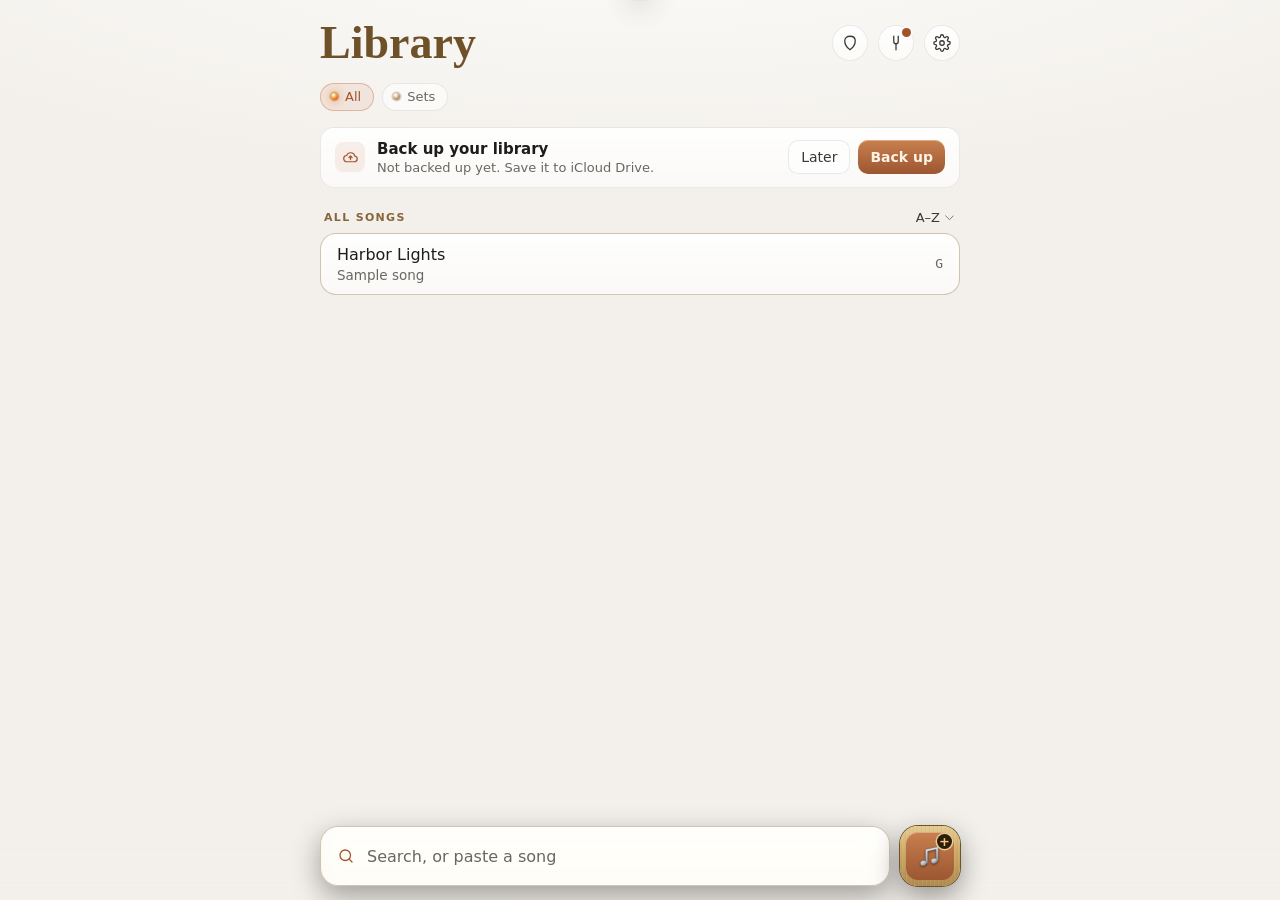
==== index.html @ 587a0464 "Louis V1: start from Tabs v2.49.2 (grahamdeno/tabs 8bc2319) Own storage, database and cache names (l" ====
<!doctype html>
<html lang="en" data-theme="dark">
<head>
<meta charset="utf-8">
<meta name="viewport" content="width=device-width,initial-scale=1,viewport-fit=cover,interactive-widget=resizes-content">
<meta name="theme-color" content="#0c0d0f">
<meta name="apple-mobile-web-app-capable" content="yes">
<meta name="mobile-web-app-capable" content="yes">
<meta name="apple-mobile-web-app-title" content="Louis V1">
<meta name="apple-mobile-web-app-status-bar-style" content="black-translucent">
<title>Louis V1</title>
<!-- Only this app's own files run. Network: the Anthropic API (your own key) and Apple's
     song search; images: album art from Apple. Inline styles are allowed for layout. -->
<meta http-equiv="Content-Security-Policy" content="default-src 'self'; script-src 'self' https://itunes.apple.com https://*.apple.com; style-src 'self' 'unsafe-inline'; img-src 'self' data: blob: https://*.mzstatic.com https://tile.openstreetmap.org; connect-src 'self' https://api.anthropic.com https://itunes.apple.com https://*.apple.com https://lrclib.net https://api.getsong.co https://api.open-meteo.com https://geocoding-api.open-meteo.com; media-src 'self' blob: https://*.apple.com https://*.mzstatic.com; object-src 'none'; base-uri 'none'; form-action 'none'">
<link rel="modulepreload" href="core.js">
<link rel="modulepreload" href="ui.js">
<link rel="modulepreload" href="store.js">
<link rel="modulepreload" href="sets.js">
<link rel="modulepreload" href="coach.js">
<link rel="modulepreload" href="app.js">
<!-- VERSION (core.js) and CACHE (sw.js) are bumped automatically on push to main; see README, Releases. -->
<link rel="manifest" href="manifest.webmanifest">
<link rel="icon" type="image/png" href="icons/icon-192.png">
<link rel="apple-touch-icon" href="icons/apple-touch-icon.png">
<!-- iPhone launch screens: the app's background and icon instead of a blank flash -->
<link rel="apple-touch-startup-image" media="(device-width: 440px) and (device-height: 956px) and (-webkit-device-pixel-ratio: 3) and (orientation: portrait)" href="icons/splash/launch-1320x2868.png">
<link rel="apple-touch-startup-image" media="(device-width: 430px) and (device-height: 932px) and (-webkit-device-pixel-ratio: 3) and (orientation: portrait)" href="icons/splash/launch-1290x2796.png">
<link rel="apple-touch-startup-image" media="(device-width: 428px) and (device-height: 926px) and (-webkit-device-pixel-ratio: 3) and (orientation: portrait)" href="icons/splash/launch-1284x2778.png">
<link rel="apple-touch-startup-image" media="(device-width: 402px) and (device-height: 874px) and (-webkit-device-pixel-ratio: 3) and (orientation: portrait)" href="icons/splash/launch-1206x2622.png">
<link rel="apple-touch-startup-image" media="(device-width: 393px) and (device-height: 852px) and (-webkit-device-pixel-ratio: 3) and (orientation: portrait)" href="icons/splash/launch-1179x2556.png">
<link rel="apple-touch-startup-image" media="(device-width: 390px) and (device-height: 844px) and (-webkit-device-pixel-ratio: 3) and (orientation: portrait)" href="icons/splash/launch-1170x2532.png">
<link rel="apple-touch-startup-image" media="(device-width: 375px) and (device-height: 812px) and (-webkit-device-pixel-ratio: 3) and (orientation: portrait)" href="icons/splash/launch-1125x2436.png">
<link rel="apple-touch-startup-image" media="(device-width: 414px) and (device-height: 896px) and (-webkit-device-pixel-ratio: 2) and (orientation: portrait)" href="icons/splash/launch-828x1792.png">
<link rel="apple-touch-startup-image" media="(device-width: 375px) and (device-height: 667px) and (-webkit-device-pixel-ratio: 2) and (orientation: portrait)" href="icons/splash/launch-750x1334.png">
<link rel="stylesheet" href="styles.css">
</head>
<body>
<div class="app" id="app"></div>
<div id="layer"></div>
<!-- The glow (2.1): one soft halo, used for values you glance at -->
<svg width="0" height="0" style="position:absolute" aria-hidden="true"><defs><filter id="glow-f" x="-60%" y="-60%" width="220%" height="220%"><feGaussianBlur stdDeviation="2.2" result="b"/><feMerge><feMergeNode in="b"/><feMergeNode in="b"/><feMergeNode in="SourceGraphic"/></feMerge></filter></defs></svg>
<div class="toast" id="toast" role="status"></div>
<script type="module" src="app.js"></script>
</body>
</html>
---- styles.css ----
/* Tabs styles. Loaded by index.html; saved for offline use by sw.js. */
:root {
  --bg: #0c0d0f;
  --bg-glow: rgba(255,255,255,0.05);
  --fg: #f3f1ee;
  --fg-2: #c9c7c3;
  --muted: #8f8e8c;
  --accent: #eda27f;
  --bad: #e07a6c;
  --bad-line: rgba(224,122,108,.4);
  --accent-deep: #c97a57;
  --on-accent: #1a120d;
  --accent-soft: rgba(237,162,127,0.13);
  --accent-line: rgba(237,162,127,0.4);
  --card: rgba(255,255,255,0.035);
  --card-2: rgba(255,255,255,0.07);
  --rim: rgba(255,255,255,0.09);
  --hair: rgba(255,255,255,0.07);
  --rim-hi: rgba(255,255,255,0.12);
  --bar: rgba(38,39,42,0.86);
  --solid: #1b1c1f;
  --scrim: rgba(4,4,5,0.6);
  --head: #efe7da;
  --good: #8fd3a3;
  --tune: #5fb383;      /* the tuner: the string you're tuning (green; brightens to --good in tune) */
  --good-soft: rgba(143,211,163,0.14);
  --shadow: 0 8px 24px rgba(0,0,0,0.4);
  --sans: -apple-system, BlinkMacSystemFont, "SF Pro Text", "Helvetica Neue", system-ui, sans-serif;
  --serif: "New York", ui-serif, "Iowan Old Style", Charter, Georgia, serif;
  --mono: ui-monospace, "SF Mono", Menlo, Consolas, "Roboto Mono", monospace;
  --r: 12px;
  --r-bar: 14px;
  --safe-b: env(safe-area-inset-bottom, 0px);
  --safe-t: env(safe-area-inset-top, 0px);
  --safe-l: env(safe-area-inset-left, 0px);
  --safe-r: env(safe-area-inset-right, 0px);
  color-scheme: dark;
}
:root[data-theme="light"] {
  --bg: #f3f0eb;
  --bg-glow: rgba(255,255,255,0.8);
  --fg: #1d1c1a;
  --fg-2: #3b3936;
  --muted: #6a6762;
  --accent: #a3532c;
  --bad: #a8413a;
  --bad-line: rgba(168,65,58,.4);
  --accent-deep: #a95a37;
  --on-accent: #fff8f3;
  --accent-soft: rgba(196,111,72,0.1);
  --accent-line: rgba(196,111,72,0.4);
  --card: rgba(255,255,255,0.6);
  --card-2: rgba(255,255,255,0.92);
  --rim: rgba(0,0,0,0.08);
  --hair: rgba(0,0,0,0.07);
  --rim-hi: rgba(255,255,255,0.9);
  --bar: rgba(255,255,255,0.86);
  --solid: #fbf9f6;
  --scrim: rgba(40,30,20,0.28);
  --head: #2b2420;
  --good: #2f8a52;
  --tune: #4f9d6e;
  --good-soft: rgba(47,138,82,0.12);
  --shadow: 0 8px 24px rgba(60,40,20,0.12);
  color-scheme: light;
}
* { box-sizing: border-box; -webkit-tap-highlight-color: transparent; }
html { background: var(--bg); touch-action: manipulation; } /* pinch zoom stays; double-tap zoom goes (stage mode pauses on a double tap) */
body {
  margin: 0; min-height: 100dvh; color: var(--fg); font-family: var(--sans); font-size: 16px;
  background: radial-gradient(120% 50% at 50% -10%, var(--bg-glow), transparent 60%), var(--bg);
  background-attachment: fixed; -webkit-font-smoothing: antialiased;
}
button, input, select, textarea { font: inherit; color: inherit; }
button { cursor: pointer; }
input, textarea { outline: none; }
::placeholder { color: var(--muted); }
svg.i { width: 18px; height: 18px; fill: none; stroke: currentColor; stroke-width: 1.7; stroke-linecap: round; stroke-linejoin: round; flex: none; }

.app { max-width: 520px; margin: 0 auto; padding: calc(18px + var(--safe-t)) 20px calc(110px + var(--safe-b)); }

/* Surfaces */
.glass {
  background: linear-gradient(180deg, var(--card-2), var(--card));
  border: 1px solid var(--rim);
  box-shadow: inset 0 1px 0 var(--rim-hi);
}
.float { box-shadow: inset 0 1px 0 var(--rim-hi), var(--shadow); -webkit-backdrop-filter: blur(22px) saturate(150%); backdrop-filter: blur(22px) saturate(150%); background: var(--bar); }

/* Header */
.head { display: flex; align-items: center; justify-content: space-between; min-height: 44px; margin-bottom: 4px; }
.title { font-family: var(--serif); font-weight: 400; font-size: 40px; letter-spacing: -0.01em; line-height: 1.1; margin: 0; }
.ib { width: 36px; height: 36px; border-radius: 50%; display: grid; place-items: center; padding: 0; color: var(--fg-2); flex: none; position: relative; }
.ib::after { content: ""; position: absolute; inset: -4px; }
.ib.on { color: var(--accent); }
.ib.on svg { fill: var(--accent); }
.row-btns { display: flex; align-items: center; gap: 10px; }
/* Song view back button floats; it fades out scrolling down and back in scrolling up */
/* Compact song header: fades out scrolling down, fades in scrolling up */
.chead { position: fixed; z-index: 25; left: 0; right: 0; top: 0; padding-top: calc(10px + var(--safe-t)); opacity: 0; pointer-events: none; transition: opacity .12s linear; }
.chead::before { content: ""; position: absolute; inset: 0 0 -18px; background: var(--bar); -webkit-backdrop-filter: blur(22px) saturate(150%); backdrop-filter: blur(22px) saturate(150%);
  -webkit-mask-image: linear-gradient(180deg, #000 calc(100% - 26px), transparent); mask-image: linear-gradient(180deg, #000 calc(100% - 26px), transparent); }
.chead .in { position: relative; max-width: 520px; margin: 0 auto; padding: 0 20px 8px; display: flex; align-items: center; gap: 12px; height: 56px; }
.chead .ctitle { flex: 1; min-width: 0; border: 0; background: none; padding: 4px 0; text-align: left; color: var(--fg); }
.chead .ct { font-family: var(--serif); font-size: 17px; line-height: 1.2; white-space: nowrap; overflow: hidden; text-overflow: ellipsis; }
.chead .cs { font-size: 12.5px; color: var(--muted); margin-top: 1px; white-space: nowrap; overflow: hidden; text-overflow: ellipsis; }
.chead .cs b { color: var(--fg-2); font-weight: 500; }

/* Chips */
.chips { display: flex; gap: 8px; margin: 14px -20px 0; padding: 0 20px; overflow-x: auto; scrollbar-width: none; -webkit-overflow-scrolling: touch; }
.chips::-webkit-scrollbar { display: none; }
.chips > * { flex: none; }
.chip { height: 28px; padding: 0 12px; border-radius: 14px; font-size: 13px; border: 1px solid var(--rim); background: var(--card); color: var(--muted); }
.chip.on { color: var(--accent); border-color: var(--accent-line); background: var(--accent-soft); }

/* Sections and lists */
.label { font-size: 11px; font-weight: 600; letter-spacing: 0.12em; text-transform: uppercase; color: var(--muted); margin: 22px 4px 8px; }
.label.lrow { display: flex; align-items: center; justify-content: space-between; }
.sortby { position: relative; display: inline-flex; align-items: center; gap: 3px; text-transform: none; letter-spacing: 0; font-size: 13px; font-weight: 500; color: var(--fg-2); }
.sortby .chev { width: 13px; height: 13px; transform: rotate(90deg); opacity: .7; }
.sortby select { position: absolute; inset: 0; opacity: 0; font-size: 16px; }
.row .hit { font-style: italic; }
.row .hit mark { background: none; color: var(--accent); font-style: normal; }
.list { border-radius: 16px; overflow: hidden; }
.row { display: flex; align-items: center; gap: 10px; width: 100%; height: 60px; padding: 0 16px; border: 0; border-bottom: 1px solid var(--hair); background: none; text-align: left; color: var(--fg); }
.row:last-child { border-bottom: 0; }
.row:active { background: var(--card-2); }
.row .txt { flex: 1; min-width: 0; }
.row .t { font-size: 16px; font-weight: 500; line-height: 1.25; white-space: nowrap; overflow: hidden; text-overflow: ellipsis; }
.row .a { font-size: 13.5px; color: var(--muted); margin-top: 2px; white-space: nowrap; overflow: hidden; text-overflow: ellipsis; }
.row .k { font: 500 13px var(--mono); color: var(--muted); min-width: 30px; text-align: right; }
.heart { width: 14px; height: 14px; fill: var(--accent); flex: none; }
.recent { display: grid; grid-template-columns: 1fr 1fr; gap: 10px; }
.rc { border-radius: 14px; padding: 12px 14px; text-align: left; color: var(--fg); min-width: 0; }
.rc .t { font-size: 15px; font-weight: 500; white-space: nowrap; overflow: hidden; text-overflow: ellipsis; }
.rc .a { font-size: 12.5px; color: var(--muted); margin-top: 3px; white-space: nowrap; overflow: hidden; text-overflow: ellipsis; }
.empty { color: var(--muted); text-align: center; padding: 56px 24px; line-height: 1.6; font-size: 15px; }

/* Bottom bars */
.dock { position: fixed; left: 50%; bottom: calc(14px + var(--safe-b)); width: min(496px, calc(100% - 24px)); transform: translateX(-50%); z-index: 20; display: flex; gap: 10px; transition: transform .15s; }
.dock-fade { position: fixed; left: 0; right: 0; bottom: 0; height: calc(110px + var(--safe-b)); background: linear-gradient(180deg, transparent, var(--bg) 70%); pointer-events: none; z-index: 10; }
.cmd { flex: 1; min-width: 0; height: 52px; border-radius: var(--r-bar); display: flex; align-items: center; gap: 10px; padding: 0 8px 0 16px; }
.cmd svg { color: var(--accent); }
.cmd input { flex: 1; min-width: 0; border: 0; background: none; font-size: 16px; height: 100%; }
.cmd .clear[hidden] { display: none; }
.cmd .clear { width: 32px; height: 32px; border: 0; background: none; color: var(--muted); display: grid; place-items: center; padding: 0; }
.add { width: 52px; height: 52px; border-radius: var(--r-bar); border: 0; background: var(--accent); color: var(--on-accent); display: grid; place-items: center; flex: none; box-shadow: 0 6px 18px color-mix(in srgb, var(--accent) 30%, transparent); }
.add svg { width: 20px; height: 20px; stroke-width: 2.2; }

/* Song view */
.song-title { font-family: var(--serif); font-weight: 400; font-size: 36px; letter-spacing: -0.01em; line-height: 1.1; margin: 18px 0 6px; overflow-wrap: anywhere; }
.metarow { display: flex; align-items: center; gap: 10px; flex-wrap: wrap; margin-bottom: 18px; }
.metarow .meta { margin-bottom: 0; }
.stat { border: 1px solid var(--rim); background: var(--card); color: var(--muted); font-size: 12.5px; height: 26px; padding: 0 10px; border-radius: 13px; display: inline-flex; align-items: center; gap: 6px; }
.stat.learning { color: var(--accent); border-color: var(--accent-line); background: var(--accent-soft); }
.stat.got { color: #7ac47f; border-color: rgba(122,196,127,0.4); background: rgba(122,196,127,0.1); }
.stat .pl { color: var(--muted); }
.row .a .st.learning { color: var(--accent); }
.row .a .st.got { color: #7ac47f; }
.weekly { font-size: 13px; color: var(--muted); margin: 2px 4px 0; }
/* Today: streak dots and the nudge, under the title */
.today { margin: 2px 4px 0; display: flex; flex-direction: column; gap: 6px; }
.today .weekly { margin: 0; display: flex; align-items: center; gap: 8px; }
.today .weekly b { color: var(--fg-2); font-weight: 600; }
.t-dots { display: inline-flex; gap: 3px; flex: none; }
.t-dots i { width: 7px; height: 7px; border-radius: 50%; background: var(--rim); }
.t-dots i.on { background: var(--accent); box-shadow: 0 0 5px var(--glow-c, rgba(255,150,70,.55)); }
.t-dots i.now { background: none; border: 1.3px dashed var(--accent); }
.nudge { display: flex; align-items: center; gap: 10px; width: 100%; min-height: 44px; padding: 2px 0; border: 0; background: none; color: var(--fg-2); text-align: left; }
.nudge > svg:first-child { width: 20px; height: 20px; color: var(--accent); flex: none; }
.nudge span { flex: 1; min-width: 0; }
.nudge small { display: block; font-size: 12.5px; color: var(--muted); }
.nudge b { display: block; font-size: 15px; color: var(--fg); font-weight: 600; white-space: nowrap; overflow: hidden; text-overflow: ellipsis; }
.nudge .chev { width: 14px; height: 14px; color: var(--muted); flex: none; }
.meta { color: var(--muted); font-size: 14px; display: flex; align-items: center; gap: 8px; flex-wrap: wrap; margin-bottom: 18px; }
.meta .dot { width: 4px; height: 4px; border-radius: 50%; background: var(--accent); }
.meta b { color: var(--fg-2); font-weight: 500; }
.sheet { font-size: calc(var(--lyric-size, 17px) * var(--wide, 1)); line-height: 1.45; overflow-wrap: anywhere; overflow-x: clip; position: relative; }
.sheet .sec { font-size: 11px; font-weight: 600; letter-spacing: 0.12em; text-transform: uppercase; color: var(--muted); margin: 18px 0 4px; }
.sheet .sec:first-child { margin-top: 4px; }
.sheet .gap { height: 0.7em; }
.sheet .ly { margin: 0 0 0.5em; }
/* Chord-over-word blocks: each word stays whole; lines wrap between words */
.sheet .pr { margin: 0 0 0.55em; }
.sheet .w { white-space: nowrap; }
.sheet .sg { display: inline-block; vertical-align: baseline; }
.sheet .sg > .c { display: block; line-height: 1.25; padding-right: 0.45em; min-height: 1.25em; }
.sheet .sg > .l { white-space: pre; }
.sheet .sg.free > .c { width: 0; overflow: visible; white-space: nowrap; padding-right: 0; }
.sheet .c[data-ch] { cursor: pointer; position: relative; }
.sheet .c[data-ch]::after { content: ""; position: absolute; inset: -6px -4px; }
.sheet .c.sel .ct { background: var(--accent-soft); border-radius: 4px; box-shadow: 0 0 0 3px var(--accent-soft), 0 0 0 4px var(--accent-line); }
/* Chord diagram cards */
.prow { position: absolute; left: 0; right: 0; height: 0; z-index: 5; pointer-events: none; animation: fade .25s ease-out; }
.pcard, .dpop { position: absolute; top: 0; box-sizing: border-box; border-radius: 10px; background: var(--solid); border: 1px solid var(--rim); box-shadow: 0 6px 18px rgba(0,0,0,0.4); display: grid; place-items: center; }
.dpop { z-index: 6; animation: pop .16s ease-out; }
@keyframes pop { from { opacity: 0; transform: translateY(4px) scale(.96); } }
.dptr { position: absolute; bottom: -5px; width: 8px; height: 8px; margin-left: -4px; transform: rotate(45deg); background: var(--solid); border-right: 1px solid var(--rim); border-bottom: 1px solid var(--rim); }
.pcard svg, .dpop svg { display: block; }
.dn { font: 600 10.5px var(--sans); fill: var(--fg); }
.dx { stroke: var(--muted); stroke-width: 1.1; stroke-linecap: round; fill: none; }
.do { fill: none; stroke: var(--fg-2); stroke-width: 1; }
.dnut { fill: var(--fg); }
.df { stroke: var(--fg); stroke-opacity: .38; stroke-width: .8; }
.ds { stroke: var(--fg); stroke-opacity: .55; stroke-width: .8; }
.dd { fill: var(--accent); }
.dk { font: 700 5.4px var(--sans); fill: var(--on-accent); }
.db { font: 7px var(--sans); fill: var(--muted); }
.sheet .c { color: var(--accent); font-weight: 650; font-size: 0.88em; letter-spacing: 0.01em; }
.sheet .crow { display: flex; flex-wrap: wrap; column-gap: 1.1em; row-gap: 0.2em; margin: 0 0 0.55em; }
/* Tabs: all strings wrap together, a measure at a time */
.sheet .tab { font-family: var(--mono); font-size: calc(var(--tab-size, 14px) * var(--wide, 1)); line-height: 1.35; white-space: pre; margin: 0 0 1em; color: var(--fg); }
.sheet .tab + .tab { margin-top: -0.2em; }
.pw { flex: 1; min-width: 0; border-radius: var(--r-bar); overflow: hidden; }
.player { height: 56px; display: flex; align-items: center; gap: 12px; padding: 0 8px; }
/* Now and Next: a fixed panel in the dock while playing; only its contents change */
.nn { display: none; align-items: flex-end; gap: 14px; padding: 12px 14px; border-bottom: 1px solid var(--hair); }
body.nn-on .nn { display: flex; animation: nnin .2s ease-out; }
@keyframes nnin { from { opacity: 0; } }
.nn .lab { font-size: 10px; font-weight: 600; letter-spacing: 0.14em; color: var(--muted); margin: 0 0 6px 2px; }
.nn .nowcol .lab { color: var(--accent); }
.nn .vs { width: 1px; align-self: stretch; background: var(--rim); }
.nn .cards { display: flex; gap: 8px; align-items: flex-end; min-width: 0; overflow: hidden; }
.nn .card { flex: none; border-radius: 10px; background: var(--solid); border: 1px solid var(--rim); display: grid; place-items: center; box-sizing: border-box; }
.nn .card svg { display: block; }
.nn .swap { animation: swap .16s ease-out; }
@keyframes swap { from { opacity: .3; } }
/* Chords in this song */
.strip-h { display: flex; justify-content: space-between; align-items: baseline; margin: 0 2px 8px; font-size: 11px; font-weight: 600; letter-spacing: 0.12em; text-transform: uppercase; color: var(--muted); }
.strip-h .n { font-weight: 500; letter-spacing: 0; }
.strip { display: flex; gap: 8px; overflow-x: auto; margin: 0 -20px 10px; padding: 2px 20px 8px; scrollbar-width: none; -webkit-overflow-scrolling: touch; }
.strip::-webkit-scrollbar { display: none; }
.scard { flex: none; width: 54px; height: 78px; padding: 0; border-radius: 10px; background: var(--solid); border: 1px solid var(--rim); display: grid; place-items: center; }
.scard svg { display: block; }
.scard.sel { border-color: transparent; box-shadow: 0 0 0 1.5px var(--accent); }
/* AI help */
.spin { width: 14px; height: 14px; border-radius: 50%; border: 2px solid currentColor; border-right-color: transparent; display: inline-block; animation: rot .7s linear infinite; flex: none; }
@keyframes rot { to { transform: rotate(360deg); } }
.btn { display: inline-flex; align-items: center; justify-content: center; gap: 6px; height: 46px; border-radius: var(--r); font-size: 15px; font-weight: 500; border: 1px solid var(--rim); background: var(--card); color: var(--fg-2); flex: 1; }
.btn svg { width: 16px; height: 16px; }
.btn:disabled { opacity: .6; }
.btn.sm { flex: none; height: 34px; padding: 0 12px; font-size: 14px; border-radius: 10px; }
.btn.sm.primary { flex: none; }
.chip.ai { display: inline-flex; align-items: center; gap: 6px; height: 32px; color: var(--accent); border-color: var(--accent-line); background: var(--accent-soft); }
.chip.ai svg { width: 15px; height: 15px; }
.chip.ai:disabled { opacity: .55; }
.ai-note { font-size: 13px; color: var(--bad); margin: -4px 2px 10px; line-height: 1.4; }
.err { color: var(--bad); }
.link { border: 0; background: none; color: var(--accent); font-size: 13px; padding: 4px 2px; text-decoration: underline; }
.seg.mini { flex: none; height: 28px; padding: 2px; border-radius: 8px; }
.seg.mini button { height: 24px; padding: 0 8px; font-size: 12px; border-radius: 6px; }
.key-row { display: flex; align-items: center; gap: 8px; padding: 10px 14px 12px; border-top: 1px solid var(--hair); }
.ai-status { flex: 1; display: flex; align-items: center; gap: 8px; font-size: 14px; color: var(--muted); }
.ai-status .dot, .s-keys .dot { width: 8px; height: 8px; border-radius: 50%; background: var(--rim); }
.ai-status .dot.on, .s-keys .dot.on { background: #7ac47f; }
/* Make it easier */
.strip-h .chip.easy { text-transform: none; letter-spacing: 0; font-weight: 500; height: 28px; font-size: 12.5px; }
.chip.easy.off { color: var(--muted); border-color: var(--rim); background: var(--card); }
.easy-wait { display: flex; align-items: center; gap: 10px; color: var(--muted); font-size: 14px; padding: 18px 2px 22px; }
.easy-note { font-size: 14px; color: var(--fg-2); line-height: 1.45; margin: 0 2px 12px; }
.elabel { font-size: 10px; font-weight: 600; letter-spacing: 0.14em; text-transform: uppercase; color: var(--muted); margin: 0 2px 6px; }
.erow { display: flex; gap: 6px; overflow-x: auto; margin: 0 -16px 12px; padding: 0 16px 2px; scrollbar-width: none; }
.erow::-webkit-scrollbar { display: none; }
.ecard { flex: none; border-radius: 9px; background: var(--card); border: 1px solid var(--rim); padding: 1px; }
.ecard svg { display: block; }
/* Backup banner */
.bk { display: flex; align-items: center; gap: 12px; flex-wrap: wrap; border-radius: 14px; padding: 12px 14px; margin: 16px 0 0; }
.bk .tile { width: 30px; height: 30px; border-radius: 8px; display: grid; place-items: center; background: var(--accent-soft); color: var(--accent); flex: none; }
.bk .tile svg { width: 17px; height: 17px; }
.bk-t { flex: 1; min-width: 160px; display: flex; flex-direction: column; gap: 2px; font-size: 13px; color: var(--muted); }
.bk-t b { font-size: 15px; font-weight: 600; color: var(--fg); }
.bk-b { display: flex; gap: 8px; margin-left: auto; }
.set .val.muted { color: var(--muted); }
.ib.aa { font-size: 13px; font-weight: 600; letter-spacing: -0.02em; color: var(--fg-2); }
.countin { position: fixed; left: 50%; transform: translateX(-50%); z-index: 15; width: 120px; height: 120px; border-radius: 50%; display: grid; place-items: center;
  font: 300 64px var(--serif); color: var(--accent); background: color-mix(in srgb, var(--bg) 70%, transparent); -webkit-backdrop-filter: blur(6px); backdrop-filter: blur(6px); pointer-events: none; }
.countin.pulse { animation: beat .35s ease-out; }
@keyframes beat { from { transform: translateX(-50%) scale(1.12); opacity: .6; } }
/* Sets */
.row.newset .t { color: var(--accent); display: flex; align-items: center; gap: 8px; }
.row.newset svg { width: 16px; height: 16px; }
.row .chev { color: var(--muted); width: 16px; height: 16px; }
.settitle { border: 0; background: none; padding: 0; text-align: left; color: var(--fg); display: block; margin: 14px 2px 0; }
.cta svg { width: 18px; height: 18px; fill: currentColor; stroke: none; }
.cta { display: flex; align-items: center; justify-content: center; gap: 10px; width: 100%; }
.setrow { gap: 8px; }
.setrow .num { font: 500 13px var(--mono); color: var(--muted); width: 18px; text-align: right; }
.setrow .open { border: 0; background: none; padding: 0; text-align: left; color: inherit; flex: 1; min-width: 0; }
.setrow .sb:disabled { opacity: .3; }
.row.pick .check { width: 22px; height: 22px; border-radius: 50%; border: 1.5px solid var(--rim); display: grid; place-items: center; color: var(--on-accent); flex: none; }
.row.pick.on .check { background: var(--accent); border-color: var(--accent); }
.row.pick:disabled { opacity: .55; }
.row.pick:disabled .check { background: var(--card-2); color: var(--muted); }
.row.pick .check svg { width: 13px; height: 13px; stroke-width: 2.4; }
.setbar { display: flex; align-items: center; gap: 8px; margin: 14px 0 -8px; }
.setbar .setname { flex: 1; min-width: 0; border: 0; background: none; color: var(--accent); font-size: 13px; font-weight: 600; text-align: center; white-space: nowrap; overflow: hidden; text-overflow: ellipsis; }
.setbar .sb:disabled { opacity: .3; }
.nextup { position: fixed; left: 50%; transform: translateX(-50%); bottom: calc(84px + var(--safe-b)); z-index: 22; width: min(496px, calc(100% - 24px)); border-radius: 14px; padding: 12px 12px 12px 16px; display: flex; align-items: center; gap: 8px; animation: fade .25s; }
.nu-t { flex: 1; min-width: 0; display: flex; flex-direction: column; gap: 1px; font-size: 13px; color: var(--muted); }
.nu-t .lab { font-size: 10px; font-weight: 600; letter-spacing: 0.14em; color: var(--accent); }
.nu-t b { font-size: 16px; font-weight: 500; color: var(--fg); white-space: nowrap; overflow: hidden; text-overflow: ellipsis; }
/* Spark tone */
.panel.tone { max-height: calc(100dvh - 40px); overflow-y: auto; }
.ampname { font-size: 15px; font-weight: 500; margin: 0 2px 10px; }
.knobs { display: grid; grid-template-columns: repeat(5, minmax(0, 1fr)); gap: 8px; margin-bottom: 14px; }
.knob { text-align: center; }
.kv { font: 600 15px var(--mono); color: var(--accent); }
.kbar { height: 4px; border-radius: 2px; background: var(--card-2); margin: 4px 0 4px; overflow: hidden; }
.kbar i { display: block; height: 100%; background: var(--accent); }
.kl { font-size: 11px; color: var(--muted); }
.chain { display: flex; flex-direction: column; border-radius: var(--r); border: 1px solid var(--hair); margin-bottom: 12px; overflow: hidden; }
.fx { display: flex; gap: 12px; padding: 8px 12px; border-bottom: 1px solid var(--hair); font-size: 13.5px; }
.fx:last-child { border-bottom: 0; }
.fxn { width: 50px; flex: none; font-weight: 600; color: var(--fg-2); }
.fxv { color: var(--fg); }
.fx.off .fxv, .fx.off .fxn { color: var(--muted); font-weight: 400; }
.tone-foot { font-size: 12px; color: var(--muted); margin: 0 2px 12px; }
/* First-time guide */
/* Song menu */
.menu { position: fixed; z-index: 35; width: 272px; border-radius: 16px; padding: 6px; background: var(--solid); animation: pop .14s ease-out; }
.mrow { display: flex; align-items: center; gap: 12px; width: 100%; min-height: 44px; padding: 0 10px; border: 0; background: none; border-radius: 10px; color: var(--fg); font-size: 15px; text-align: left; }
button.mrow:active { background: var(--card-2); }
.mrow .mi { width: 20px; color: var(--fg-2); display: grid; place-items: center; }
.mrow .mi svg { width: 18px; height: 18px; }
.mrow .ml { flex: 1; white-space: nowrap; }
.mrow .mh { font-size: 12.5px; color: var(--accent); }
.mrow.size { border-bottom: 1px solid var(--hair); border-radius: 10px 10px 0 0; margin-bottom: 4px; padding-bottom: 6px; }
.mrow.size .v { font: 600 13px var(--mono); min-width: 40px; text-align: center; }
/* Screen transitions */
::view-transition-old(root), ::view-transition-new(root) { animation-duration: .22s; animation-timing-function: ease-out; }
::view-transition-group(song-title) { animation-duration: .32s; animation-timing-function: cubic-bezier(.2,.8,.2,1); }
::view-transition-old(song-title), ::view-transition-new(song-title) { height: 100%; width: auto; }
@media (prefers-reduced-motion: reduce) { *, ::view-transition-group(*) { animation-duration: 0s !important; transition-duration: 0s !important; } }
/* Practice a section */
.loopbanner { position: fixed; left: 50%; transform: translateX(-50%); top: calc(12px + var(--safe-t)); z-index: 40; width: min(480px, calc(100% - 24px)); border-radius: 14px; padding: 10px 8px 10px 14px; display: flex; align-items: center; gap: 10px; background: var(--solid); font-size: 14px; animation: fade .2s; }
.loopbanner span { flex: 1; }
.sheet > .inloop { position: relative; padding-left: 12px; }
.sheet > .inloop::before { content: ""; position: absolute; left: 0; top: 0; bottom: -0.55em; width: 2px; background: var(--accent); opacity: .55; }
.sheet > .loopfirst::before { top: 4px; border-radius: 2px 2px 0 0; }
.sheet > .looplast::before { bottom: 2px; border-radius: 0 0 2px 2px; }
.sheet > .loopa { background: var(--accent-soft); border-radius: 6px; }
.looprow { display: none; align-items: center; gap: 8px; padding: 8px 8px 8px 12px; border-bottom: 1px solid var(--hair); font-size: 13px; color: var(--muted); }
.looprow.on { display: flex; }
.imp-t { margin: 0 2px 14px; font-size: 15px; }
.linkbtn { background: none; border: 0; padding: 10px 6px; margin: -10px -6px; font: inherit; color: var(--accent); text-decoration: underline; text-underline-offset: 2px; }
.imp-list { margin-bottom: 12px; max-height: 40vh; overflow-y: auto; }
.looprow > svg { width: 16px; height: 16px; color: var(--accent); flex: none; }
.looprow .lt { flex: 1; min-width: 0; white-space: nowrap; overflow: hidden; text-overflow: ellipsis; }
.looprow .lt b { color: var(--fg); font-weight: 500; }
.looprow .chip { height: 26px; font-size: 12px; padding: 0 10px; }
body.loop-on .app.viewer { padding-bottom: calc(160px + var(--safe-b)); }
.nn .none { color: var(--muted); font-size: 13px; padding: 0 2px 6px; }
body.nn-on .app.viewer { padding-bottom: calc(250px + var(--safe-b)); }
/* Current line focus while playing: other lines dim in place (no motion) */
.sheet > * { transition: opacity .3s, transform .2s ease-out; }
/* Focus current line: heavier and 5% larger without changing how it wraps.
   The stroke thickens the letters without widening them, and the scale is a
   transform, so nothing below moves. Lines keep 5% spare width on the right
   so a scaled line never runs off the edge. */
.sheet > .pr, .sheet > .ly { margin-right: 5%; }
.sheet.focus > .cur:is(.pr, .ly) { transform: scale(1.05); transform-origin: left center; -webkit-text-stroke: 0.78px currentColor; }
.sheet.focus > .cur .c { -webkit-text-stroke: 0; }
/* The next line is in focus too, a little softer, to read ahead. */
.sheet.focus > .cur2:is(.pr, .ly) { opacity: .72; transform: none; -webkit-text-stroke: 0.4px currentColor; }
@media (prefers-reduced-motion: reduce) { .sheet > * { transition: opacity .3s; } }
.sheet.focus > *:not(.cur):not(.prow):not(.dpop) { opacity: .38; }
/* Daylight: dimmed lines stay readable on the light background. */
:root[data-theme="light"] .sheet.focus > *:not(.cur):not(.prow):not(.dpop) { opacity: .5; }
.s-ver { text-align: center; margin-top: 18px; opacity: .7; }
.sheet .c.now .ct { box-shadow: inset 0 -2px 0 var(--accent); }
/* While playing, the top of the song (header, title, chord strip) goes quiet */
.app.viewer > .head, .app.viewer > .song-title, .app.viewer > .meta, .app.viewer > #strip { transition: opacity .3s, filter .3s; }
body.playing .app.viewer > .head, body.playing .app.viewer > .song-title,
body.playing .app.viewer > .meta, body.playing .app.viewer > #strip { opacity: .35; transition: opacity .5s, filter .5s; }
body.playing .app.viewer > #strip { filter: grayscale(1); }
/* Player controls fade after a few idle seconds while playing; play/pause stays */
.player .speed, .player .vsep, .player .step, .player .nnbtn { transition: opacity .3s; }
.player.idle .speed, .player.idle .vsep, .player.idle .step, .player.idle .nnbtn { opacity: .4; transition: opacity .6s; }
.play { width: 40px; height: 40px; border-radius: 10px; border: 0; background: var(--accent); color: var(--on-accent); display: grid; place-items: center; flex: none; padding: 0; }
.play svg { width: 16px; height: 16px; fill: currentColor; stroke: none; }
.speed { flex: 1; min-width: 0; display: flex; align-items: center; gap: 8px; }
.speed span { font: 500 13px var(--mono); color: var(--fg-2); width: 38px; text-align: right; }
.vsep { width: 1px; height: 26px; background: var(--rim); }
.step { display: flex; align-items: center; gap: 4px; }
.sb { width: 32px; height: 32px; border-radius: 8px; border: 1px solid var(--rim); background: var(--card); color: var(--fg-2); display: grid; place-items: center; padding: 0; }
.sb svg { width: 14px; height: 14px; }
.sb.nnbtn svg { width: 16px; height: 16px; }
.sb.on { color: var(--accent); border-color: var(--accent-line); background: var(--accent-soft); }
.step .v { font: 600 13px var(--mono); color: var(--accent); min-width: 28px; text-align: center; }
.step .v.zero { color: var(--muted); font-weight: 500; }

input[type=range] { -webkit-appearance: none; appearance: none; flex: 1; min-width: 0; height: 28px; background: none; margin: 0; }
input[type=range]::-webkit-slider-runnable-track { height: 4px; border-radius: 2px; background: linear-gradient(90deg, var(--accent) var(--fill, 50%), var(--card-2) var(--fill, 50%)); }
input[type=range]::-moz-range-track { height: 4px; border-radius: 2px; background: linear-gradient(90deg, var(--accent) var(--fill, 50%), var(--card-2) var(--fill, 50%)); }
input[type=range]::-webkit-slider-thumb { -webkit-appearance: none; width: 18px; height: 18px; margin-top: -7px; border-radius: 50%; background: #f6c3a8; border: 0; box-shadow: 0 2px 6px rgba(0,0,0,0.4); }
:root[data-theme="light"] input[type=range]::-webkit-slider-thumb { background: var(--accent); }
input[type=range]::-moz-range-thumb { width: 18px; height: 18px; border-radius: 50%; background: #f6c3a8; border: 0; }

/* Sheets (add / edit / paste) */
.scrim { position: fixed; inset: 0; background: var(--scrim); z-index: 40; animation: fade .2s; }
.panel { position: fixed; left: 50%; transform: translateX(-50%); width: min(520px, 100%); z-index: 41; background: var(--solid); border: 1px solid var(--rim); }
.panel.full { top: calc(10px + var(--safe-t)); bottom: 0; border-radius: 18px 18px 0 0; border-bottom: 0; display: flex; flex-direction: column; animation: up .42s cubic-bezier(.2,1.15,.3,1); }
.panel.card { bottom: calc(12px + var(--safe-b)); width: min(496px, calc(100% - 24px)); border-radius: 22px; padding: 16px; box-shadow: 0 -10px 50px rgba(0,0,0,0.5); animation: up .36s cubic-bezier(.2,1.15,.3,1); }
@keyframes up { from { transform: translate(-50%, 40px); opacity: 0; } }
@keyframes fade { from { opacity: 0; } }
.findcard { margin-top: 18px; border-radius: 16px; border: 1px solid var(--rim); background: var(--card); padding: 16px; }
.fc-t { font-size: 16px; font-weight: 600; color: var(--fg); }
.findcard.more { padding: 14px; }
.findcard.more .fc-t { font-size: 15px; margin-bottom: 10px; }
.fc-s { font-size: 14px; color: var(--muted); margin: 6px 0 12px; line-height: 1.4; }
.fc-b { display: flex; flex-wrap: wrap; gap: 8px; }
.fc-b .chip { display: inline-flex; align-items: center; gap: 6px; }
.fc-b .chip svg { width: 14px; height: 14px; }
.fc-ai, .nextidea { display: flex; align-items: center; gap: 12px; width: 100%; margin-top: 14px; padding: 12px 14px; border-radius: 14px; border: 1px solid var(--accent-line); background: var(--accent-soft); color: var(--fg); text-align: left; }
.fc-ai > svg:first-child, .nextidea > svg:first-child { width: 20px; height: 20px; color: var(--accent); flex: none; }
.fc-ai span, .nextidea span { flex: 1; font-size: 13px; color: var(--muted); }
.fc-ai b, .nextidea b { display: block; font-size: 15px; color: var(--fg); font-weight: 600; margin-bottom: 2px; }
.fc-ai .chev, .nextidea .chev { width: 16px; height: 16px; color: var(--muted); }
.nextidea { margin: 0 0 18px; border-color: var(--rim); background: var(--card); }
.backpaste { position: fixed; left: 50%; transform: translateX(-50%); bottom: calc(84px + var(--safe-b)); z-index: 30; width: min(496px, calc(100% - 24px)); display: flex; align-items: center; gap: 10px; padding: 10px 8px 10px 14px; border-radius: 14px; font-size: 14px; animation: fade .25s; }
.backpaste span { flex: 1; }
.cs-head b { display: block; font-family: var(--serif); font-weight: 400; font-size: 26px; color: var(--fg); }
.cs-head span { font-size: 14px; color: var(--muted); }
.cs-meta { display: flex; flex-wrap: wrap; gap: 6px; margin: 10px 0 12px; }
.cs-meta span { font-size: 12.5px; padding: 3px 9px; border-radius: 10px; border: 1px solid var(--rim); color: var(--fg-2); }
.cs-meta .cs-conf.high { color: #7ac47f; border-color: rgba(122,196,127,.4); }
.cs-meta .cs-conf.medium { color: var(--accent); border-color: var(--accent-line); }
.cs-meta .cs-conf.low { color: var(--bad); border-color: var(--bad-line); }
.cs-chart { font: 14px/1.6 var(--mono); color: var(--accent); background: var(--card); border: 1px solid var(--rim); border-radius: 12px; padding: 12px 14px; white-space: pre-wrap; margin: 0 0 8px; max-height: 42vh; overflow: auto; -webkit-text-size-adjust: 100%; }
.cs-src { display: flex; flex-direction: column; gap: 6px; margin-top: 4px; }
.cs-src a { display: flex; align-items: center; gap: 8px; font-size: 13px; color: var(--muted); text-decoration: none; white-space: nowrap; overflow: hidden; text-overflow: ellipsis; }
.cs-src svg { width: 13px; height: 13px; flex: none; color: var(--accent); }
.nx .pbody > *, .cs .pbody > * { flex: none; }
/* Get the song */
.gs-rows { border-radius: 14px; padding: 2px 14px; margin-top: 14px; }
.gs-row { display: flex; align-items: center; gap: 10px; min-height: 48px; font-size: 15px; border-bottom: 1px solid var(--rim); }
.gs-row:last-child { border-bottom: 0; }
.gs-row .muted { color: var(--muted); }
.gs-src { margin-left: auto; font-size: 12px; color: var(--muted); text-align: right; }
.gs-st { width: 22px; height: 22px; border-radius: 50%; display: grid; place-items: center; flex: none; }
.gs-st .spin { margin: 0; }
.gs-st.ok { color: var(--good); border: 1px solid var(--good); background: color-mix(in srgb, var(--good) 16%, transparent); }
.gs-st.ok svg { width: 13px; height: 13px; }
.gs-st.wait { border: 1px dashed var(--rim); }
.gs-st.none { color: var(--muted); border: 1px solid var(--rim); font-size: 12px; }
.gs-pick { display: inline-flex; align-items: center; gap: 4px; margin: 6px 0 0; padding: 0; border: 0; background: none; color: var(--muted); font-size: 14px; }
.gs-pick svg { width: 14px; height: 14px; }
.gs-pick.none { display: block; }
.cs-meta span.agree { color: var(--good); border-color: color-mix(in srgb, var(--good) 45%, transparent); }
.cs-meta span svg { width: 12px; height: 12px; vertical-align: -1px; }
.cs-meta small { color: var(--muted); font-size: 11.5px; }
.gs-chart { color: var(--fg); }
.gs-vh { margin: 4px 2px 12px; } .gs-vh b { display: block; font-size: 17px; } .gs-vh span { font-size: 13px; color: var(--muted); }
.gs-ver { display: flex; align-items: center; gap: 12px; width: 100%; padding: 11px 14px; margin-bottom: 8px; border-radius: 14px; border: 1px solid var(--rim); background: var(--card); color: var(--fg); text-align: left; }
.gs-ver i { width: 16px; height: 16px; border-radius: 50%; border: 1.5px solid var(--muted); flex: none; }
.gs-ver.on { border-color: var(--accent-line); background: var(--accent-soft); } .gs-ver.on i { border: 5px solid var(--accent); }
.gs-ver b { display: block; font-size: 14.5px; font-weight: 500; } .gs-ver small { font-size: 12.5px; color: var(--muted); }
.foot.credit a, .foot a { color: var(--accent); }
.nx .row.nx-row { align-items: flex-start; height: auto; min-height: 0; padding-top: 12px; padding-bottom: 12px; }
.nx-ch { display: flex; flex-wrap: wrap; gap: 5px; margin-top: 7px; }
.nx-ch span { font: 600 12px var(--sans); padding: 2px 7px; border-radius: 7px; background: var(--card); border: 1px solid var(--rim); color: var(--fg-2); }
.nx-ch span.new { color: var(--accent); border-color: var(--accent-line); background: var(--accent-soft); }
.nx-b { display: flex; flex-direction: column; align-items: flex-end; gap: 8px; flex: none; }
.nx-ctl { display: flex; flex-direction: column; gap: 10px; margin-top: 12px; }
.pfoot .nx-ctl { margin-top: 0; }
.nx-ctl > *, .nx-ctl > .btn.primary { flex: none; }
.nx-ctl .seg { width: 100%; }
.nx-err { display: flex; flex-direction: column; align-items: center; text-align: center; gap: 8px; padding: 40px 12px 12px; }
.nx-err > svg { width: 28px; height: 28px; color: var(--accent); opacity: .8; margin-bottom: 4px; }
.nx-err b { font-size: 17px; font-weight: 600; color: var(--fg); }
.nx-err p { margin: 0; font-size: 14px; line-height: 1.45; color: var(--fg-2); max-width: 30ch; }
.nx-err details { margin-top: 10px; width: 100%; text-align: left; font-size: 13px; color: var(--muted); }
.nx-err summary { text-align: center; cursor: pointer; }
.nx-err pre { margin: 8px 0 0; padding: 10px; border-radius: 10px; background: var(--card); border: 1px solid var(--rim); white-space: pre-wrap; word-break: break-word; font-size: 12px; max-height: 40vh; overflow: auto; }
.nx .pbody .nx-ctl .btn, .nx-ctl .btn { width: 100%; }
.nx-ctl .seg button { flex: 1; height: 36px; }
.nx-why { font-size: 13px; color: var(--fg-2); margin-top: 3px; line-height: 1.35; }

.stamp { position: absolute; right: 12px; top: 12px; transform: rotate(-8deg); font: 700 10.5px var(--sans); letter-spacing: .14em; text-transform: uppercase; color: #fff; border: 1.5px solid rgba(255,255,255,.85); border-radius: 6px; padding: 4px 7px; background: rgba(0,0,0,.28); }
.set-played { font-size: 13.5px; color: var(--muted); margin: 0 0 8px; }
.hist { display: flex; gap: 10px; margin: 10px 0 12px; }
.hist div { flex: 1; border-radius: 12px; border: 1px solid var(--rim); background: var(--card); padding: 10px 12px; text-align: center; }
.hist b { display: block; font-size: 18px; color: var(--fg); font-weight: 600; font-variant-numeric: tabular-nums; }
.hist span { font-size: 12px; color: var(--muted); }
.set-note { display: block; margin: 0 0 14px; }
.set-note .sr { position: absolute; width: 1px; height: 1px; overflow: hidden; clip: rect(0 0 0 0); }
.set-note textarea { width: 100%; resize: none; border: 0; border-left: 2px solid var(--accent-line); background: none; color: var(--fg-2); font: 16px/1.45 var(--sans); padding: 4px 0 4px 12px; min-height: 30px; overflow: hidden; }
.set-note textarea::placeholder { color: var(--muted); }

.titlecard { position: fixed; inset: 0; z-index: 85; display: flex; flex-direction: column; align-items: center; justify-content: center; text-align: center; padding: 30px; background: radial-gradient(90% 60% at 50% 35%, var(--tint), transparent 75%), #08080a; color: #fff; animation: fade .35s ease-out; cursor: pointer; }
.titlecard.out { opacity: 0; transition: opacity .3s; }
.tc-cv { width: min(270px, 70vw); aspect-ratio: 1; border-radius: 22px; overflow: hidden; box-shadow: 0 30px 80px rgba(0,0,0,.7); animation: tcin .9s cubic-bezier(.2,.8,.2,1); }
.tc-cv .cover { border-radius: 22px; }
@keyframes tcin { from { transform: scale(.92); opacity: .4; } }
.tc-k { font: 600 11px var(--sans); letter-spacing: .18em; color: var(--accent); text-transform: uppercase; margin-top: 30px; }
.titlecard h2 { font-family: var(--serif); font-weight: 400; font-size: 34px; margin: 8px 0 6px; line-height: 1.1; }
.tc-m { font-size: 14px; color: rgba(255,255,255,.62); }
.tc-first { margin-top: 30px; font-size: 14.5px; color: rgba(255,255,255,.78); }
.tc-first b { color: #fff; font-weight: 600; }
.tc-bar { width: 160px; height: 3px; border-radius: 2px; background: rgba(255,255,255,.14); margin-top: 16px; overflow: hidden; }
.tc-bar i { display: block; height: 100%; width: 100%; background: var(--accent); transform-origin: left; animation: tcbar linear forwards; }
@keyframes tcbar { from { transform: scaleX(0); } }
.tc-skip { margin-top: 14px; font-size: 12px; color: rgba(255,255,255,.4); }
@media (prefers-reduced-motion: reduce) { .tc-cv { animation: none; } }

.cover img { width: 100%; height: 100%; object-fit: cover; display: block; }
.cover.mosaic { display: grid; grid-template-columns: 1fr 1fr; grid-template-rows: 1fr 1fr; }
.set-hero { position: relative; text-align: center; margin: 0 0 4px; }
.set-hero::before { content: ""; position: absolute; left: -20px; right: -20px; top: -120px; height: 520px; background: radial-gradient(110% 70% at 50% 18%, var(--tint), transparent 72%); pointer-events: none; z-index: -1; }
.sh-big { position: relative; width: min(250px, 66vw); aspect-ratio: 1; margin: 6px auto 0; }
.sh-cover { position: relative; display: block; width: 100%; height: 100%; padding: 0; border: 0; border-radius: 20px; overflow: hidden; box-shadow: 0 24px 60px rgba(0,0,0,.55); background: none; }
.sh-cover .cover { border-radius: 20px; }
.sh-edc { display: inline-flex; align-items: center; gap: 6px; margin: 12px auto 0; height: 28px; padding: 0 10px; border: 0; background: none; color: var(--muted); font-size: 13px; }
.sh-edc svg { width: 14px; height: 14px; }
.cvopts { display: flex; gap: 8px; justify-content: center; margin: 14px 0 2px; animation: fade .2s; }
.cvopts[hidden] { display: none; }
.cvo { display: flex; flex-direction: column; align-items: center; gap: 5px; font-size: 11.5px; color: var(--muted); width: 68px; border: 0; background: none; padding: 0; }
.cvo i { display: grid; place-items: center; width: 56px; height: 56px; border-radius: 11px; overflow: hidden; border: 1px solid var(--rim); background: var(--card); color: var(--accent); }
.cvo i > svg { width: 20px; height: 20px; }
.cvo i img { width: 100%; height: 100%; object-fit: cover; }
.cvo i .cover { border-radius: 0; place-self: stretch; width: 56px; height: 56px; }
.pk .cmd { flex: none; }
.cvo.on { color: var(--fg); }
.cvo.on i { box-shadow: 0 0 0 2px var(--bg), 0 0 0 4px var(--accent); }
.cvo[aria-disabled="true"] { opacity: .5; }
.set-hero .settitle { display: block; margin: 16px auto 4px; text-align: center; }
.set-hero .title { font-size: 32px; }
.set-hero .meta { justify-content: center; margin: 0 0 6px; }
.set-hero .set-when { justify-content: center; display: inline-flex; margin: 4px 0 12px; padding: 4px 11px; border-radius: 14px; background: var(--accent-soft); border: 1px solid var(--accent-line); font-size: 13px; }
.crop { position: fixed; inset: 0; z-index: 90; background: #000; display: flex; flex-direction: column; color: #fff; }
.cr-top { text-align: center; padding: calc(18px + var(--safe-t)) 0 12px; font-size: 16px; }
.cr-area { position: relative; flex: 1; overflow: hidden; touch-action: none; }
.cr-area img { position: absolute; left: 0; top: 0; transform-origin: 0 0; user-select: none; -webkit-user-select: none; max-width: none; }
.cr-frame { position: absolute; left: 20px; right: 20px; top: 50%; aspect-ratio: 1; transform: translateY(-50%); border-radius: 18px; box-shadow: 0 0 0 2000px rgba(0,0,0,.62); border: 1.5px solid rgba(255,255,255,.85); pointer-events: none; max-height: calc(100% - 40px); }
.cr-hint { text-align: center; font-size: 14px; color: rgba(255,255,255,.7); padding: 10px 0; }
.cr-bar { display: flex; justify-content: space-between; padding: 6px 18px calc(18px + var(--safe-b)); }
.cr-bar .tb { color: #fff; font-size: 17px; }
.cr-bar .tb.go { color: var(--accent); font-weight: 600; }

.pk-top { display: flex; gap: 14px; align-items: center; margin: 2px 0 14px; }
.pk-cv { width: 92px; height: 92px; border-radius: 13px; overflow: hidden; flex: none; box-shadow: 0 10px 26px rgba(0,0,0,.45); }
.pk-tt { min-width: 0; }
.pk-tt b { display: block; font-family: var(--serif); font-weight: 400; font-size: 22px; line-height: 1.1; color: var(--fg); }
.pk-tt span { display: block; font-size: 13.5px; color: var(--muted); margin-top: 3px; }
.pk-tt small { display: block; font-size: 12px; color: var(--muted); margin-top: 6px; opacity: .85; }
.pk-dot { width: 10px; height: 10px; border-radius: 50%; flex: none; margin-right: 2px; }
.pk-n { font: 600 12px var(--sans); color: var(--accent); width: 18px; text-align: center; flex: none; }
.set-when { display: flex; align-items: center; gap: 6px; font-size: 13.5px; color: var(--accent); margin: 0 2px 16px; }
.set-when svg { width: 15px; height: 15px; }
.set-when span { color: var(--muted); }
.cover { position: relative; width: 100%; height: 100%; overflow: hidden; border-radius: inherit; background: #121214; }
.cover svg { position: absolute; inset: 0; width: 100%; height: 100%; display: block; }
.cv-t { position: absolute; left: 9%; right: 9%; bottom: 8%; font-family: var(--serif); color: #fff; line-height: 1.05; text-shadow: 0 2px 14px rgba(0,0,0,.5); text-align: left; overflow: hidden; display: -webkit-box; -webkit-line-clamp: 3; -webkit-box-orient: vertical; }
.cv-k { position: absolute; left: 9%; top: 8%; font: 600 9px var(--sans); letter-spacing: .16em; text-transform: uppercase; color: rgba(255,255,255,.75); }
.upnext { display: flex; gap: 14px; align-items: center; border-radius: 20px; padding: 12px; margin: 16px 0 2px; background: linear-gradient(120deg, var(--tint), var(--card)); border: 1px solid var(--rim); cursor: pointer; }
.un-cv { width: 88px; height: 88px; border-radius: 14px; overflow: hidden; flex: none; box-shadow: 0 10px 26px rgba(0,0,0,.45); }
.un-t { flex: 1; min-width: 0; }
.un-t .lab { font: 600 10.5px var(--sans); letter-spacing: .14em; color: var(--accent); text-transform: uppercase; }
.un-t b { display: block; font-family: var(--serif); font-weight: 400; font-size: 21px; color: var(--fg); margin: 3px 0 4px; line-height: 1.12; }
.un-t span { font-size: 13px; color: var(--muted); }
.un-play { width: 46px; height: 46px; border-radius: 50%; border: 0; background: var(--accent); color: var(--on-accent); display: grid; place-items: center; flex: none; }
.un-play svg { width: 18px; height: 18px; fill: currentColor; stroke: none; margin-left: 2px; }
.shelf-h .sh-all { font-size: 13px; text-transform: none; letter-spacing: 0; font-weight: 500; text-decoration: none; }
.shelf { display: flex; gap: 12px; overflow-x: auto; margin: 0 -20px; padding: 0 20px 6px; scroll-padding-left: 20px; scrollbar-width: none; -webkit-overflow-scrolling: touch; scroll-snap-type: x proximity; }
.shelf::-webkit-scrollbar { display: none; }
.sh-it { width: 128px; flex: none; border: 0; background: none; padding: 0; text-align: left; scroll-snap-align: start; }
.sh-cv { width: 128px; height: 128px; border-radius: 14px; overflow: hidden; box-shadow: 0 8px 22px rgba(0,0,0,.4); }
.sh-t { font-size: 13.5px; color: var(--fg); margin: 7px 2px 0; white-space: nowrap; overflow: hidden; text-overflow: ellipsis; }
.sh-s { font-size: 12px; color: var(--muted); margin: 1px 2px 0; }
.sh-new .sh-cv { border: 1.5px dashed var(--rim); box-shadow: none; display: grid; place-items: center; color: var(--accent); }
.sh-new .sh-cv svg { width: 26px; height: 26px; }
.row-cv { width: 44px; height: 44px; border-radius: 9px; overflow: hidden; flex: none; margin-right: 2px; }
body.searching .upnext, body.searching .shelf, body.searching .shelf-h { display: none; }
.ns .ns-head { display: flex; align-items: center; justify-content: space-between; padding: 0 16px 10px; }
.ns .ns-head b { font-size: 16px; font-weight: 600; }
.ns-body { overflow-y: auto; padding: 4px 20px 30px; }
.ns-cover { width: 210px; height: 210px; margin: 6px auto 6px; border-radius: 18px; overflow: hidden; box-shadow: 0 18px 50px rgba(0,0,0,.55); }
.ns-cap { text-align: center; font-size: 12.5px; color: var(--muted); margin: 8px 0 18px; }
.ns-f { display: flex; align-items: center; gap: 10px; background: var(--card); border: 1px solid var(--rim); border-radius: 12px; padding: 0 14px; margin-bottom: 10px; min-height: 50px; }
.ns-f span { font-size: 14px; color: var(--muted); width: 54px; flex: none; }
.ns-f input { flex: 1; min-width: 0; border: 0; background: none; font-size: 17px; color: var(--fg); height: 48px; }
.ns-f input[type=datetime-local] { -webkit-appearance: none; appearance: none; text-align: left; }
.ns-x { border: 0; background: none; color: var(--muted); padding: 4px; }
.ns-x[hidden] { display: none; }
.ns-x svg { width: 16px; height: 16px; }
.ns-lab { font-size: 13px; color: var(--muted); margin: 14px 2px 8px; }
.ns-chips { display: flex; flex-wrap: wrap; gap: 8px; }
.ns-chips .n { color: var(--muted); font-size: 12px; margin-left: 2px; }

.seg.slide { position: relative; }
.seg.slide::before { content: ""; position: absolute; top: 2px; bottom: 2px; left: 2px; width: calc(50% - 2px); border-radius: 7px; background: var(--accent-soft); transition: transform .25s cubic-bezier(.2,.8,.2,1); }
.seg.slide.right::before { transform: translateX(100%); }
.seg.slide button { position: relative; transition: color .2s; }
.seg.slide button.on { background: none; }
.cebar .seg[hidden] { display: none; }
.cebar #ce-done { margin-left: auto; }
.ed-tools { display: flex; gap: 8px; margin: 0 0 12px; }
.ed-tx { overflow-x: auto; border: 1px solid var(--rim); border-radius: 12px; background: var(--card); -webkit-overflow-scrolling: touch; }
.ed-tx-in { position: relative; display: inline-block; min-width: 100%; vertical-align: top; }
/* iPhone enlarges wide blocks of text on its own; keep the editor at its set size. */
.ed-tx, .ed-tx * { -webkit-text-size-adjust: 100%; text-size-adjust: 100%; }
/* 16px: iPhone zooms into any text field set smaller than that when it gets focus. */
.ed-hl, .ed-tx textarea { font: 16px/1.55 var(--mono); padding: 12px 14px 40px; margin: 0; white-space: pre; tab-size: 4; letter-spacing: 0; box-sizing: border-box; }
.ed-hl { color: var(--fg); min-height: 50vh; }
.ed-hl .hc, .ed-hl div.hc { color: var(--accent); }
.ed-hl div.hs { color: var(--muted); }
.ed-tx textarea { position: absolute; inset: 0; width: 100%; height: 100%; border: 0; background: none; resize: none; overflow: hidden; color: transparent; -webkit-text-fill-color: transparent; caret-color: var(--fg); outline: none; }
.ed-tx textarea::placeholder { -webkit-text-fill-color: var(--muted); color: var(--muted); }
.ed-tx textarea::selection { background: var(--accent-soft); }

/* Writing mode (phone, typing in Text): the editor fills the space above the
   keyboard and the bar rides on the keyboard. --vv-* follow the visible area. */
body.writing::before { content: ""; position: fixed; inset: -50vh 0; z-index: 24; background: var(--bg); }
body.writing .ed-tx { position: fixed; z-index: 25; left: 8px; right: 8px; top: calc(var(--vv-top, 0px) + var(--safe-t) + 8px); height: calc(var(--vv-h, 100vh) - var(--safe-t) - var(--bar-h, 56px) - 24px); overflow: auto; overscroll-behavior: contain; }
body.writing .ed-tx-in { min-height: 100%; }
body.writing .cebar { bottom: auto; top: calc(var(--vv-top, 0px) + var(--vv-h, 100vh) - var(--bar-h, 56px) - 8px); box-shadow: none; }
body.writing .coach, body.writing .coach-dim { display: none; }

.qcancel { display: none; border: 0; background: none; color: var(--accent); font-size: 16px; padding: 0 4px 0 6px; flex: none; }
body.searching .head, body.searching .weekly, body.searching .today, body.searching #chips, body.searching .bk, body.searching .dock-fade, body.searching .dock .add { display: none; }
body.searching .qcancel { display: block; }
body.searching .dock { top: calc(10px + var(--safe-t)); bottom: auto; transform: translateX(-50%) !important; animation: totop .28s cubic-bezier(.2,.8,.2,1); }
body.searching #list { padding-top: 52px; }
body.searching #list > .label:first-child { margin-top: 8px; }
@keyframes totop { from { opacity: 0; transform: translate(-50%, 24px); } }
@media (prefers-reduced-motion: reduce) { body.searching .dock { animation: none; } }

.cebar .seg { flex: 0 0 160px; }
.ed-title { width: 100%; font: inherit; color: inherit; background: var(--card); border: 1px solid var(--rim); border-radius: 12px; padding: 4px 10px; letter-spacing: inherit; }
.ed-details { margin: 8px 0 18px; display: flex; flex-direction: column; gap: 10px; }
.ed-artist { font-size: 16px; color: var(--fg-2); background: var(--card); border: 1px solid var(--rim); border-radius: 10px; padding: 9px 10px; }
.ed-chips { display: flex; flex-wrap: wrap; gap: 8px; }
.ed-chip { position: relative; display: inline-flex; align-items: center; gap: 6px; height: 34px; padding: 0 12px; border-radius: 17px; border: 1px solid var(--rim); background: var(--card); font-size: 14px; color: var(--muted); }
.ed-chip b { color: var(--fg); font-weight: 600; }
.ed-tap { color: var(--accent); font: inherit; font-size: 14px; cursor: pointer; touch-action: manipulation; -webkit-user-select: none; user-select: none; }
.ed-tap svg { width: 15px; height: 15px; }
.ed-tap.beat { animation: tapbeat .18s ease-out; }
@keyframes tapbeat { from { background: var(--accent-soft); border-color: var(--accent); } }
.ed-chip select { position: absolute; inset: 0; opacity: 0; font-size: 16px; }
.ed-chip input { width: 42px; border: 0; background: none; color: var(--fg); font: 600 16px var(--sans); text-align: right; padding: 0; }
.ed-hint { font-size: 13px; color: var(--muted); margin: 0 0 10px; display: flex; align-items: center; gap: 4px; flex-wrap: wrap; }
.ed-hint svg, .ce-sec svg, .ce-pen svg { width: 14px; height: 14px; }
.ce-sec { display: flex; width: fit-content; align-items: center; gap: 6px; border: 0; background: none; padding: 4px 0; text-align: left; }
.ce-sec svg { color: var(--muted); opacity: .7; }
.ce-pen { position: absolute; right: -6px; bottom: 0; border: 0; background: none; color: var(--muted); padding: 6px 8px; opacity: .8; }
.ce-input { width: 100%; font: inherit; font-size: max(16px, 1em); color: var(--fg); background: var(--card); border: 1px solid var(--accent-line); border-radius: 8px; padding: 6px 8px; }
.ce-add { display: flex; width: fit-content; align-items: center; gap: 6px; border: 1px dashed var(--rim); background: none; color: var(--muted); border-radius: 10px; padding: 6px 12px; font-size: 13px; margin: 0 0 14px; }
.ce-add svg { width: 14px; height: 14px; }
.ed-end { margin-top: 6px; }

.empty-hint { font-size: 14px; color: var(--muted); line-height: 1.45; margin: 0 4px 12px; }
body.cedit .sheet > * { opacity: 1 !important; }
body.cedit .sheet .prow, body.cedit .sheet .dpop { display: none; }
body.cedit .dock, body.cedit .dock-fade, body.cedit #strip, body.cedit .metarow, body.cedit .chead, body.cedit .smap { display: none; }
body.cedit .sheet { padding-bottom: 120px; }
.cebar { position: fixed; z-index: 30; left: 50%; transform: translateX(-50%); bottom: calc(14px + var(--safe-b)); width: min(496px, calc(100% - 24px)); display: flex; align-items: center; gap: 10px; padding: 10px 10px 10px 16px; border-radius: 16px; font-size: 14px; color: var(--fg-2); justify-content: space-between; border: 1px solid var(--rim); box-shadow: 0 10px 30px rgba(0,0,0,.4); }
.cebar.glass { background: var(--solid); }
.cebar span { flex: 1; }
.ce-line { position: relative; display: flex; flex-wrap: wrap; align-items: flex-end; column-gap: .3em; row-gap: 4px; margin: 0 0 .7em; padding-right: 30px; }
.ce-w { display: inline-flex; flex-direction: column; align-items: flex-start; border: 0; background: none; padding: 0 1px; font: inherit; color: var(--fg); border-radius: 6px; text-align: left; }
.ce-w .ce-t { border-bottom: 1px dashed color-mix(in srgb, var(--muted) 50%, transparent); line-height: 1.35; }
.ce-w .ce-c { font-size: .82em; font-weight: 650; color: var(--accent); min-height: 1.3em; line-height: 1.3; }
.ce-w:not(.has) .ce-c { color: transparent; }
.ce-w.sel { background: var(--accent-soft); box-shadow: 0 0 0 2px var(--accent-line); }
.ce-w.sel:not(.has) .ce-c { color: var(--accent); opacity: .6; }
.ce-other { color: var(--muted); font-size: .85em; white-space: pre-wrap; margin: 0 0 .6em; }
.ce-word { color: var(--accent); font-weight: 500; }
.ce-lab { margin: 10px 0 6px; }
.ce-chips { display: flex; flex-wrap: wrap; gap: 6px; }
.ce-chips.q { margin-top: 6px; }
.ce-chip { min-width: 42px; height: 38px; padding: 0 11px; border-radius: 10px; border: 1px solid var(--rim); background: var(--card); color: var(--fg); font-size: 15px; font-weight: 600; }
.ce-chips.q .ce-chip { font-weight: 500; color: var(--fg-2); font-size: 14px; }
.ce-chip.on, .ce-chips.q .ce-chip.on { background: var(--accent); border-color: var(--accent); color: var(--on-accent); }

.smap { position: fixed; right: 0; top: calc(118px + var(--safe-t)); bottom: calc(118px + var(--safe-b)); width: 22px; z-index: 18; touch-action: none; transition: opacity .3s; }
.smap .sm-track, .smap .sm-fill { position: absolute; right: 10px; top: 0; width: 2px; border-radius: 2px; }
.smap .sm-track { bottom: 0; background: var(--rim); }
.smap .sm-fill { background: var(--accent); opacity: .8; }
.smap .sm-m { position: absolute; right: 5px; transform: translateY(-50%); display: flex; align-items: center; gap: 8px; padding: 6px 0; border: 0; background: none; }
.smap .sm-m i { width: 11px; height: 11px; border-radius: 50%; background: var(--solid); border: 2px solid var(--muted); display: block; box-sizing: border-box; }
.smap .sm-m.past i { border-color: var(--accent); }
.smap .sm-m.on i { background: var(--accent); border-color: var(--accent); transform: scale(1.2); }
.smap .sm-m b { display: none; font: 600 11px var(--sans); letter-spacing: .08em; text-transform: uppercase; color: var(--fg-2); background: var(--solid); border: 1px solid var(--rim); padding: 5px 9px; border-radius: 9px; white-space: nowrap; box-shadow: 0 6px 18px rgba(0,0,0,.35); }
.smap .sm-m.on b { color: var(--on-accent); background: var(--accent); border-color: var(--accent); }
.smap.active .sm-m b { display: block; }
body.playing .smap:not(.active) { opacity: .45; }
.smap.away { opacity: 0 !important; pointer-events: none; }
body.stage.playing .smap { opacity: 0; pointer-events: none; }

.tappause.hint { width: auto; height: auto; margin: 0; transform: translateX(-50%); padding: 12px 18px; border-radius: 14px; font-size: 15px; animation: fade .2s; }
.stagechip { display: flex; align-items: center; gap: 8px; margin: 10px auto 0; background: none; border: 0; color: var(--muted); font-size: 14px; }
.stagechip svg { width: 16px; height: 16px; }
.stagechip b { font-weight: 600; color: var(--fg-2); }
.stagechip.on, .stagechip.on b { color: var(--accent); }
.nextline { position: fixed; left: 50%; transform: translateX(-50%); bottom: calc(92px + var(--safe-b)); z-index: 21; width: min(496px, calc(100% - 24px)); display: flex; align-items: baseline; gap: 8px; padding: 10px 14px; border-radius: 12px; background: color-mix(in srgb, var(--solid) 92%, transparent); border: 1px solid var(--rim); font-size: 14px; color: var(--fg-2); animation: fade .6s; white-space: nowrap; overflow: hidden; }
.nextline .lab { font-size: 11px; font-weight: 600; letter-spacing: .12em; text-transform: uppercase; color: var(--accent); flex: none; }
.nextline b { font-weight: 600; color: var(--fg); flex: none; }
.nextline .fl { min-width: 0; overflow: hidden; text-overflow: ellipsis; color: var(--muted); }
.nextline .tn { flex: none; color: var(--accent); font-size: 12px; }
/* Stage mode: bigger, brighter, nothing extra on screen. */
body.stage #strip, body.stage .metarow { display: none; }
body.stage .song-title { font-size: 26px; margin-top: 8px; }
body.stage .sheet { color: #fff; }
:root[data-theme="light"] body.stage .sheet { color: #000; }
body.stage .sheet .c { filter: saturate(1.2) brightness(1.12); }
body.stage .sheet.focus > *:not(.cur):not(.prow):not(.dpop) { opacity: .6; }
body.stage .sheet.focus > .cur2:is(.pr, .ly) { opacity: .85; }
body.stage.playing { overscroll-behavior: none; }

.ls-list { margin: 10px 0 6px; max-height: min(46dvh, 420px); overflow-y: auto; }
.ls-q { display: flex; align-items: center; gap: 8px; height: 44px; padding: 0 12px; border-radius: 12px; background: var(--card-2); border: 1px solid var(--rim); margin: 2px 0 6px; }
.ls-qi svg { width: 16px; height: 16px; color: var(--muted); }
.ls-q input { flex: 1; min-width: 0; border: 0; background: none; font-size: 16px; color: var(--fg); height: 40px; }
.ls-item { display: flex; align-items: center; }
.ls-item .ls-row { flex: 1; min-width: 0; }
.ls-pv { flex: none; margin: 0 10px 0 4px; width: 36px; height: 36px; border-radius: 50%; color: var(--accent); border-color: var(--accent-line); }
.ls-pv svg { fill: currentColor; stroke: none; width: 13px; height: 13px; }
.ls-pv.on { background: var(--accent-soft); }
.ls-other { display: flex; justify-content: space-between; align-items: center; gap: 12px; margin-top: 12px; }
.ls-open { display: flex; align-items: center; justify-content: center; gap: 8px; width: 100%; margin-top: 4px; }
.ls-open svg { width: 18px; height: 18px; }
.ls-other .danger { margin: 0; }
.ls-row { gap: 12px; }
.ls-row img, .ls-art { width: 44px; height: 44px; border-radius: 8px; flex: none; object-fit: cover; background: var(--card); display: grid; place-items: center; color: var(--muted); }
.ls-more { display: block; margin: 8px auto 4px; font-size: 14px; }
.stat.listen svg, .stat.tunechip svg { width: 13px; height: 13px; color: var(--accent); }

.tappause { position: fixed; left: 50%; top: 40%; z-index: 60; width: 84px; height: 84px; margin: -42px 0 0 -42px; border-radius: 50%; display: grid; place-items: center; background: color-mix(in srgb, var(--solid) 85%, transparent); border: 1px solid var(--rim); color: var(--fg); pointer-events: none; animation: tp .7s ease-out forwards; }
.tappause svg { width: 34px; height: 34px; fill: currentColor; stroke: none; }
@keyframes tp { 0% { opacity: 0; transform: scale(.85); } 20% { opacity: 1; transform: scale(1); } 70% { opacity: 1; } 100% { opacity: 0; } }
.endnote { display: flex; align-items: center; justify-content: center; gap: 8px; margin: 28px 0 8px; font-size: 14px; color: var(--muted); animation: endin .9s ease-out both; }
.endnote svg { width: 16px; height: 16px; color: var(--accent); }
@keyframes endin { from { opacity: 0; transform: translateY(6px); } }
@media (prefers-reduced-motion: reduce) { .endnote { animation: fade .3s; } }
.grab { width: 36px; height: 5px; border-radius: 3px; background: var(--rim); margin: 8px auto 4px; flex: none; }
.ph { display: flex; align-items: center; justify-content: space-between; padding: 4px 8px 12px; flex: none; }
.ph h2 { font-size: 17px; font-weight: 600; margin: 0; }
.tb { border: 0; background: none; font-size: 16px; padding: 8px 10px; color: var(--fg-2); }
.tb.go { color: var(--accent); font-weight: 600; }
.pbody { flex: 1; overflow-y: auto; padding: 0 16px calc(20px + var(--safe-b)); display: flex; flex-direction: column; }
.fields { border-radius: var(--r); margin-bottom: 12px; }
.fld { display: flex; align-items: center; gap: 12px; min-height: 46px; padding: 0 14px; border-bottom: 1px solid var(--hair); }
.fld:last-child { border-bottom: 0; }
.fld .lab { width: 54px; font-size: 15px; color: var(--muted); flex: none; }
.fld input { flex: 1; min-width: 0; border: 0; background: none; font-size: 16px; height: 44px; }
.fld .fsel { flex: 1; min-width: 0; border: 0; background: none; font-size: 16px; height: 44px; color: var(--fg); -webkit-appearance: none; appearance: none; }
.seg { display: flex; padding: 2px; border-radius: 9px; background: var(--card-2); flex: 1; }
.seg button { flex: 1; height: 28px; border-radius: 7px; border: 0; background: none; color: var(--muted); font-size: 14px; font-weight: 500; }
.seg button.on { background: var(--accent-soft); color: var(--accent); }
.danger { margin-top: 18px; border: 0; background: none; color: var(--bad); font-size: 15px; padding: 10px; }
.pc-head { display: flex; align-items: center; gap: 8px; font-size: 14px; color: var(--fg-2); margin-bottom: 12px; }
.pc-head svg { color: var(--accent); width: 16px; height: 16px; }
.preview { border-radius: var(--r); background: var(--card); border: 1px solid var(--hair); padding: 10px 14px; height: 96px; overflow: hidden; font: 13px/1.5 var(--mono); white-space: pre; margin-bottom: 12px; -webkit-mask-image: linear-gradient(180deg, #000 55%, transparent); mask-image: linear-gradient(180deg, #000 55%, transparent); }
.preview .ch { color: var(--accent); font-weight: 600; }
.tags { display: flex; flex-wrap: wrap; gap: 6px; margin-bottom: 12px; }
.tag { height: 26px; padding: 0 10px; border-radius: 13px; font-size: 12.5px; display: inline-flex; align-items: center; border: 1px solid var(--accent-line); color: var(--accent); background: var(--accent-soft); }
.actions { display: flex; gap: 10px; margin-top: 2px; }
.btn.primary { flex: 2; border: 0; background: var(--accent); color: var(--on-accent); font-weight: 600; }

/* Settings */
.set-group { border-radius: 16px; overflow: hidden; margin-top: 8px; }
.set { position: relative; display: flex; align-items: center; gap: 14px; width: 100%; min-height: 52px; padding: 0 14px; border: 0; border-bottom: 1px solid var(--hair); background: none; text-align: left; color: var(--fg); font-size: 16px; }
.set:last-child { border-bottom: 0; }
.set .tile { width: 30px; height: 30px; border-radius: 8px; display: grid; place-items: center; background: var(--card-2); border: 1px solid var(--rim); color: var(--fg-2); flex: none; }
.set .tile svg { width: 17px; height: 17px; }
.set .name { flex: 1; }
.set .val { color: var(--accent); font-size: 15px; }
.set .chev { color: var(--muted); width: 16px; height: 16px; }
.set select { position: absolute; inset: 0; opacity: 0; width: 100%; font-size: 16px; }
.toggle { width: 51px; height: 31px; border-radius: 16px; position: relative; flex: none; border: 0; padding: 0; background: var(--card-2); box-shadow: inset 0 0 0 1px var(--rim); transition: background .2s; }
.toggle::after { content: ""; position: absolute; top: 2px; left: 2px; width: 27px; height: 27px; border-radius: 50%; background: #fff; box-shadow: 0 2px 6px rgba(0,0,0,0.3); transition: transform .2s; }
.toggle.on { background: var(--accent); box-shadow: none; }
.toggle.on::after { transform: translateX(20px); }
.foot { color: var(--muted); font-size: 13px; line-height: 1.5; margin: 14px 6px 0; }

.toast { position: fixed; left: 50%; top: calc(12px + var(--safe-t)); transform: translate(-50%, -150%); padding: 10px 16px; border-radius: var(--r); z-index: 60; transition: transform .25s; font-size: 14px; background: var(--solid); border: 1px solid var(--rim); box-shadow: var(--shadow); display: flex; align-items: center; gap: 14px; max-width: calc(100% - 32px); }
.toast.show { transform: translate(-50%, 0); }
.tact { border: 0; background: none; color: var(--accent); font-weight: 600; font-size: 14px; padding: 4px 2px; flex: none; }
.toast.near { transform: translate(-50%, 6px); opacity: 0; transition: transform .18s ease-out, opacity .18s ease-out; padding: 8px 14px; font-size: 13px; white-space: nowrap; }
.toast.near.show { transform: translate(-50%, 0); opacity: 1; }

/* ---------- Tuner ---------- */
body.tuning { overflow: hidden; }
.tuner2 { position: fixed; inset: 0; z-index: 50; background: var(--bg); display: flex; flex-direction: column; padding: calc(8px + var(--safe-t)) 18px calc(14px + var(--safe-b)); max-width: 520px; margin: 0 auto; animation: fade .2s; overflow: hidden; }
.tn-top { display: flex; align-items: center; justify-content: space-between; min-height: 40px; }
.tn-top label[hidden] { visibility: hidden; display: inline-flex; }
.tn-chip { position: relative; height: 34px; padding: 0 12px; border-radius: 17px; border: 1px solid var(--rim); background: var(--card); display: inline-flex; align-items: center; gap: 6px; font-size: 14px; color: var(--fg-2); }
.tn-chip b { color: var(--fg); font-weight: 600; }
.tn-chip .chev { width: 12px; height: 12px; transform: rotate(90deg); color: var(--muted); }
.tn-chip select { position: absolute; inset: 0; opacity: 0; font-size: 16px; }
.tn-tiles { display: flex; gap: 8px; margin-top: 10px; }
.tn-tile { flex: 1; height: 92px; border-radius: 16px; border: 1px solid var(--rim); background: var(--card); color: var(--muted); padding: 10px 0 0; display: flex; flex-direction: column; align-items: center; overflow: hidden; font: 600 11px var(--sans); letter-spacing: .1em; text-transform: uppercase; }
.tn-tile i { display: flex; justify-content: center; align-items: flex-start; margin-top: 8px; height: 60px; }
.tn-tile i svg { height: 64px; width: auto; }
.tn-tile[data-mode="chromatic"] i svg { height: 36px; margin-top: 8px; }
.tn-tile.on { background: var(--accent-soft); border-color: var(--accent-line); color: var(--accent); }
:root[data-theme="light"] .tn-tile.on { color: #8f4524; } /* small caps on a copper tint need a deeper copper */
.tn-read { text-align: center; margin-top: 18px; }
/* Strings show the advice only: the headstock already says which string.
   Chromatic and "All in tune" keep the big letter. */
.tn-note { min-height: 78px; display: none; align-items: baseline; justify-content: center; }
.tuner2.chrom .tn-note, .tn-note.done { display: flex; }
.tn-note b { font-family: var(--serif); font-weight: 400; font-size: 72px; line-height: 1; color: var(--fg); }
.tn-note sub { font-size: 22px; color: var(--muted); margin-left: 2px; vertical-align: baseline; }
.tn-note.done b { font-size: 46px; color: var(--good); }
.tn-sayrow { display: flex; align-items: center; justify-content: center; gap: 10px; min-height: 24px; }
.tn-say { font: 500 18px var(--sans); color: var(--fg); }
.tn-say.warn { font-weight: 400; font-size: 14px; color: var(--muted); padding: 0 10px; }
.tn-c { font: 500 12.5px var(--mono); color: var(--muted); min-height: 16px; margin-top: 3px; display: none; }
.tuner2.chrom .tn-c, .tn-note.done + .tn-sayrow + .tn-c { display: block; }
.tn-gauge { position: relative; margin: 14px 4px 0; flex: none; text-align: center; }
.tn-gauge[hidden] { display: block; visibility: hidden; }
.tuner2.chrom .tn-gauge { display: none; }
/* The meter window: a dark well with bronze piping, lit softly from behind. */
.tn-win { position: relative; height: 66px; border-radius: 14px; border: 1px solid var(--bronze-line);
  background: radial-gradient(60% 90% at 50% 50%, rgba(255,194,122,.1), transparent 70%), var(--recess);
  box-shadow: var(--recess-shadow), 0 0 0 3px rgba(0,0,0,.35); overflow: hidden; }
.tn-meter { position: absolute; inset: 0; }
.tn-meter[hidden] { display: none; }
.tn-tick { position: absolute; top: 24px; width: 1.5px; height: 22px; margin-left: -.75px; border-radius: 1px; background: rgba(241,227,196,.38); }
.tn-tick.big { top: 18px; height: 34px; background: rgba(241,227,196,.6); }
.tn-zone { position: absolute; top: 12px; bottom: 8px; border-radius: 5px; background: color-mix(in srgb, var(--good) 16%, transparent); }
.tn-mid { position: absolute; left: 50%; top: 8px; bottom: 4px; width: 2px; margin-left: -1px; background: var(--recess-fg); }
.tn-dot { position: absolute; top: 18px; width: 6px; height: 34px; margin-left: -3px; border-radius: 3px; --c: #e0a43a; background: var(--c); box-shadow: 0 0 10px var(--c); transition: left .12s ease-out, background .2s, opacity .3s; }
.tn-dot.far { --c: #d9534f; }
.tn-dot.good { --c: var(--good); }
.tn-dot.idle { opacity: 0; left: 50%; }
/* The label sits on the side toward the center, so it never runs off the window. */
.tn-dot span { position: absolute; top: -16px; right: 10px; font: 600 11px var(--sans); color: var(--c); white-space: nowrap; }
.tn-dot.flat span { right: auto; left: 10px; }
.tn-pill { display: inline-block; min-height: 26px; margin-top: 10px; padding: 0 12px; border-radius: 13px; font: 500 12.5px/26px var(--sans); font-variant-numeric: tabular-nums; color: var(--recess-dim); background: rgba(0,0,0,.35); border: 1px solid rgba(255,255,255,.07); }
.tn-pill:empty { visibility: hidden; }
.tn-stage { flex: 1; min-height: 0; display: flex; justify-content: center; align-items: center; padding: 8px 0; }
.tn-stage > svg { height: 100%; max-height: 380px; width: auto; max-width: 100%; }
.tn-stage .tn-key { cursor: pointer; }
.tn-stage svg text { font-family: var(--sans); }
.tn-dial { width: 100%; max-width: 320px; height: auto; }
#tn-needle line { stroke: var(--accent); } #tn-needle circle { fill: var(--accent); }
#tn-needle.good line { stroke: var(--good); } #tn-needle.good circle { fill: var(--good); }
#tn-needle.idle { opacity: .25; }
#tn-needle { transform-box: view-box; transform-origin: 150px 176px; transition: transform .16s cubic-bezier(.3,.7,.4,1), opacity .3s; } /* glides between readings */
.tuner2.chrom .tn-note b { font-size: 92px; }
.tn-foot { display: flex; align-items: center; gap: 10px; min-height: 48px; flex: none; }
.tn-foot .btn { flex: 1; height: 46px; }
.tn-foot .btn.primary { flex: 1.4; }
.tn-switch { display: inline-flex; align-items: center; gap: 8px; font-size: 14px; color: var(--fg-2); position: relative; }
.tn-switch input { position: absolute; opacity: 0; width: 1px; height: 1px; }
.tn-switch i { width: 40px; height: 24px; border-radius: 12px; background: var(--card-2); border: 1px solid var(--rim); position: relative; transition: background .2s; }
.tn-switch i::after { content: ""; position: absolute; top: 2px; left: 2px; width: 18px; height: 18px; border-radius: 50%; background: var(--muted); transition: transform .2s, background .2s; }
.tn-switch input:checked + i { background: var(--accent); border-color: var(--accent); }
.tn-switch input:checked + i::after { transform: translateX(16px); background: #fff; }
.tn-switch input:focus-visible + i { outline: 2px solid var(--accent); outline-offset: 2px; }
.tn-status, .tn-any { margin-left: auto; font-size: 13px; color: var(--muted); }
.tuner2.chrom .tn-foot { justify-content: center; }
.tuner2.chrom .tn-any { margin-left: 0; }

/* ---------- Coach: one-time captions ---------- */
.coach { position: fixed; z-index: 66; max-width: min(300px, calc(100vw - 24px)); padding: 10px 14px; border-radius: 14px; background: var(--solid); border: 1px solid var(--accent-line); color: var(--fg); font-size: 14.5px; line-height: 1.35; box-shadow: 0 10px 30px rgba(0,0,0,.35); pointer-events: none; animation: coachin .28s cubic-bezier(.2,1.1,.3,1); }
.coach.out { opacity: 0; transform: translateY(4px); transition: opacity .25s, transform .25s; }
.coach.above::after, .coach.below::after { content: ""; position: absolute; left: calc(var(--ax, 50%) - 7px); width: 12px; height: 12px; background: var(--solid); border: 1px solid var(--accent-line); transform: rotate(45deg); }
.coach.above::after { bottom: -7px; border-top: 0; border-left: 0; }
.coach.below::after { top: -7px; border-bottom: 0; border-right: 0; }
.coach.free { left: 50%; bottom: calc(110px + var(--safe-b)); transform: translateX(-50%); width: max-content; text-align: center; }
.coach.free.out { transform: translate(-50%, 4px); }
@keyframes coachin { from { opacity: 0; transform: translateY(6px) scale(.98); } }
.coach.free { animation-name: coachinfree; }
@keyframes coachinfree { from { opacity: 0; transform: translate(-50%, 6px); } }
.coach-pulse { animation: coachpulse 1.4s ease-in-out infinite; border-radius: 8px; }
@keyframes coachpulse { 0%, 100% { box-shadow: 0 0 0 0 var(--accent-line); } 50% { box-shadow: 0 0 0 8px transparent, 0 0 0 4px var(--accent-soft); } }
.coach-twice { animation: coachpulse .7s ease-in-out 2; }
.coach-line { background: var(--accent-soft); border-radius: 10px; box-shadow: 0 0 0 6px var(--accent-soft); transition: background .4s, box-shadow .4s; }
.tappause.ghost { animation: ghostpause 1.7s ease-in-out forwards; }
@keyframes ghostpause { 0% { opacity: 0; transform: scale(.9); } 25%, 70% { opacity: .9; transform: scale(1); } 100% { opacity: 0; transform: scale(1.04); } }
.newdot { display: inline-block; width: 7px; height: 7px; border-radius: 50%; background: var(--accent); margin-left: 7px; vertical-align: 2px; }
#more { position: relative; }
#more .newdot { position: absolute; top: 7px; right: 7px; margin: 0; }
.cmd.ph-swap input::placeholder { color: var(--accent); transition: color .4s; }
@media (prefers-reduced-motion: reduce) { .coach-pulse, .coach-twice, .tappause.ghost { animation: none; } .tappause.ghost { opacity: .85; } }

.coach b { display: block; font-weight: 600; }
.coach span { display: block; color: var(--muted); font-size: 13.5px; margin-top: 2px; }
.coach span svg { width: 15px; height: 15px; vertical-align: -3px; color: var(--accent); }
.coach ul { margin: 6px 0 0; padding: 0 0 0 16px; color: var(--fg-2); font-size: 13.5px; }
.coach li { margin: 3px 0; }
.coach li::marker { color: var(--accent); }
.coach-dim { position: fixed; inset: 0; z-index: 64; pointer-events: none; background: radial-gradient(var(--rx) var(--ry) at var(--cx) var(--cy), transparent 0 96%, rgba(0,0,0,.5) 100%); animation: fade .3s; }
:root[data-theme="light"] .coach-dim { background: radial-gradient(var(--rx) var(--ry) at var(--cx) var(--cy), transparent 0 96%, rgba(40,30,20,.3) 100%); }
.coach-dim.out { opacity: 0; transition: opacity .25s; }
.ed-tap.flash { background: var(--accent); color: var(--on-accent); border-color: var(--accent); transition: none; }
body.nn-demo .nn { display: flex; animation: nnin .3s ease-out; }
.haptic { position: fixed; left: -100px; top: -100px; width: 1px; height: 1px; overflow: hidden; opacity: 0; pointer-events: none; }
.gs-intro { color: var(--muted); font-size: 14.5px; line-height: 1.45; margin: 0 0 18px; }
.gs-intro b { color: var(--fg-2); }
.gs-list { margin-bottom: 16px; }
.gs-row { display: flex; align-items: center; gap: 12px; padding: 11px 14px; border-bottom: 1px solid var(--hair); }
.gs-row:last-child { border-bottom: 0; }
.gs-ic { width: 36px; height: 36px; border-radius: 10px; background: var(--accent-soft); color: var(--accent); display: grid; place-items: center; flex: none; }
.gs-ic svg { width: 19px; height: 19px; }
.gs-t { flex: 1; min-width: 0; }
.gs-t b { display: block; font-weight: 500; font-size: 15px; color: var(--fg); }
.gs-t span { display: block; font-size: 12.5px; color: var(--muted); margin-top: 2px; line-height: 1.35; }
.gs-show { flex: none; font: 600 13px var(--sans); color: var(--accent); border: 1px solid var(--accent-line); border-radius: 14px; padding: 6px 10px; background: none; }

/* ---------- Library: Key and Tuning filters, A–Z index ---------- */
.azx { position: fixed; z-index: 18; right: 2px; top: 50%; transform: translateY(-50%); display: flex; flex-direction: column; align-items: center; padding: 6px 2px; border-radius: 12px; touch-action: none; -webkit-user-select: none; user-select: none; }
.azx button { width: 22px; height: min(19px, 2.6vh); padding: 0; border: 0; background: none; font: 600 11px var(--sans); color: var(--accent); line-height: 1; }
.azx.on { background: var(--card-2); }
.azx-pop { position: absolute; right: 34px; width: 52px; height: 52px; margin-top: -26px; border-radius: 14px; display: grid; place-items: center; background: var(--solid); border: 1px solid var(--accent-line); color: var(--accent); font: 600 26px var(--serif); box-shadow: var(--shadow); pointer-events: none; }
.azx-pop[hidden] { display: none; }
body.searching .azx { display: none; }

.set .seg.mini { margin-left: auto; }
/* Tuner: why it needs the microphone, before the phone asks */
.tuner2.asking .tn-gauge, .tuner2.asking .tn-stage, .tuner2.asking .tn-foot { display: none; }
.tuner2.asking .tn-note { display: none; }
.tn-mic { margin: auto 6px; padding: 26px 22px 18px; border-radius: 22px; background: var(--card); border: 1px solid var(--rim); text-align: center; display: flex; flex-direction: column; align-items: center; gap: 10px; }
.tn-mic-ic { width: 54px; height: 54px; border-radius: 16px; background: var(--accent-soft); color: var(--accent); display: grid; place-items: center; }
.tn-mic-ic svg { width: 26px; height: 26px; }
.tn-mic b { font-size: 19px; font-weight: 600; color: var(--fg); }
.tn-mic p { margin: 0 0 6px; font-size: 14.5px; line-height: 1.45; color: var(--muted); }
.tn-mic .btn, .tn-mic .tb { flex: none; }
.tn-mic .btn { width: 100%; height: 46px; }
body.has-azx #list .list { margin-right: 22px; }

/* A screen that failed to draw */
.oops { margin: 22vh 24px 0; text-align: center; }
.oops b { display: block; font-size: 19px; margin-bottom: 8px; }
.oops p { color: var(--muted); font-size: 15px; line-height: 1.5; margin: 0 0 20px; }
.oops .actions { justify-content: center; }
.oops .btn { flex: 1; white-space: nowrap; }

/* In-app questions (ask): above any open panel, below coach callouts */
.ask .scrim { z-index: 62; }
.ask .panel { z-index: 63; padding: 18px 16px 16px; }
.ask-t { display: block; font-size: 17px; font-weight: 600; color: var(--fg); margin: 0 2px 6px; }
.ask-p { color: var(--muted); font-size: 14px; line-height: 1.4; margin: 0 2px 12px; }
.ask-row { display: flex; gap: 12px; align-items: flex-start; margin-top: 10px; }
.ask-row .fields { flex: 1; min-width: 0; }
.ask-row input { font-size: 18px; font-weight: 500; }
.ask-pv { flex: none; width: 70px; height: 84px; border-radius: 14px; border: 1px solid var(--rim); background: var(--card); display: grid; place-items: center; }
.ask-pv:empty { display: none; }
.ask-pv svg { width: 58px; height: auto; }
.ask-picks { display: flex; flex-wrap: wrap; gap: 8px; margin: 2px 0 16px; }
.ask-picks .chip { height: 34px; font-size: 14px; }
.actions.stack { flex-direction: column; }
.actions.stack .btn { flex: none; width: 100%; }
.btn.bad { color: var(--bad); border-color: var(--bad-line); }

/* Keyboard focus is always visible (touch doesn't show it) */
button:focus-visible, a:focus-visible, select:focus-visible, [tabindex]:focus-visible, label:has(> select:focus-visible) { outline: 2px solid var(--accent); outline-offset: 2px; }
[role=dialog]:focus-visible { outline: none; }
/* Bigger touch areas for small text controls, without moving them */
#sort { padding: 10px 0; margin: -10px 0; }
.stagechip { padding: 8px 10px; margin: 3px auto -7px; }

/* ---------- Wide screens: iPad and phone landscape ---------- */
.rail, .side { display: none; }
@media (min-width: 700px) {
  :root { --wide: 1.25; }
  .app { max-width: 680px; }
  .dock { width: min(640px, calc(100% - 48px)); }
}
@media (min-width: 1000px) {
  :root { --wide: 1.5; }
  body.wide .app.viewer { max-width: none; margin: 0; padding-left: 64px; padding-right: 372px; }
  body.wide .rail { display: block; position: fixed; top: calc(28px + var(--safe-t)); right: 36px; bottom: calc(100px + var(--safe-b)); width: 300px; overflow-y: auto; z-index: 6; scrollbar-width: none; }
  body.wide .rail::-webkit-scrollbar { display: none; }
  body.wide .rail .nn { border: 1px solid var(--accent-line); border-radius: 18px; background: var(--card); margin-bottom: 22px; }
  body.wide .rail .strip { flex-wrap: wrap; overflow: visible; margin: 0; padding: 0; gap: 10px; }
  body.wide .rail .scard { width: 64px; height: 92px; }
  body.wide .rail .scard svg { width: 60px; height: auto; }
  body.wide.nn-on .app.viewer { padding-bottom: calc(110px + var(--safe-b)); }
  body.wide .smap { right: 340px; }
  body.wide .dock { left: calc((100% - 336px) / 2); width: min(720px, calc(100% - 440px)); }
  body.wide .dock-fade { right: 360px; }
  body.wide .chead { right: 360px; }
}
@media (min-width: 1150px) {
  body.wide .app.viewer { padding-left: 326px; }
  body.wide .side { display: block; position: fixed; left: 0; top: 0; bottom: 0; width: 290px; padding: calc(24px + var(--safe-t)) 12px calc(24px + var(--safe-b)); border-right: 1px solid var(--hair); background: var(--bg); overflow-y: auto; z-index: 26; }
  body.wide .dock { left: calc(290px + (100% - 290px - 360px) / 2); width: min(720px, calc(100% - 290px - 420px)); }
  body.wide .chead { left: 290px; }
}
/* Editing on a wide screen: the full width for the song, nothing to tap away to */
@media (min-width: 1000px) {
  body.wide.cedit .rail, body.wide.cedit .side { display: none; }
  body.wide.cedit .app.viewer { max-width: 760px; margin: 0 auto; padding-left: 20px; padding-right: 20px; }
  body.wide .dock-fade { left: 290px; }
}
.side-h { font-size: 11px; font-weight: 600; letter-spacing: .12em; text-transform: uppercase; color: var(--muted); margin: 8px 12px 10px; }
.side-r { display: block; width: 100%; text-align: left; padding: 10px 12px; border: 0; border-radius: 12px; background: none; color: var(--fg); }
.side-r b { display: block; font-size: 15px; font-weight: 500; white-space: nowrap; overflow: hidden; text-overflow: ellipsis; }
.side-r span { display: block; font-size: 13px; color: var(--muted); white-space: nowrap; overflow: hidden; text-overflow: ellipsis; }
.side-r.on { background: var(--accent-soft); }
.side-r.on b { color: var(--accent); }
/* Phone on its side: the controls become a slim column on the right, so the
   song gets the whole height. Now and Next and the loop bar need the height. */
@media (orientation: landscape) and (max-height: 500px) {
  :root { --wide: 1.25; }
  .app.viewer { max-width: none; padding-left: calc(40px + var(--safe-l, 0px)); padding-right: calc(124px + var(--safe-r, 0px)); padding-bottom: 40px; }
  .app.viewer .dock { left: auto; right: calc(10px + var(--safe-r, 0px)); top: calc(10px + var(--safe-t)); bottom: calc(10px + var(--safe-b)); width: 84px; transform: none; }
  .app.viewer .pw { display: flex; flex-direction: column; }
  body .app.viewer .dock .nn, .app.viewer .looprow.on { display: none; }
  .app.viewer .player { flex: 1; height: auto; flex-direction: column; justify-content: space-between; padding: 12px 0; gap: 6px; }
  .app.viewer .play { width: 56px; height: 56px; border-radius: 16px; }
  .app.viewer .speed { flex: 1; flex-direction: column-reverse; justify-content: center; gap: 6px; }
  .app.viewer .speed input { writing-mode: vertical-lr; direction: rtl; width: 28px; flex: 1; min-height: 60px; max-height: 140px; }
  .app.viewer .speed span { width: auto; text-align: center; }
  .app.viewer .vsep { width: 40px; height: 1px; }
  .app.viewer .step { flex-direction: column-reverse; }
  .app.viewer .dock-fade { display: none; }
  .smap { right: calc(100px + var(--safe-r, 0px)); }
  body.nn-on .app.viewer { padding-bottom: 40px; }
}

/* ---------- Sketch: sing a song idea line by line ---------- */
.app:has(.skpad) { padding-bottom: calc(260px + var(--safe-b)); }
.app:has(.skpad.small) { padding-bottom: calc(190px + var(--safe-b)); }
.skh { display: flex; justify-content: space-between; align-items: baseline; margin: 14px 2px 6px; }
.skh .title { font-size: 32px; }
.skdots { display: flex; gap: 6px; }
.skdots i { width: 8px; height: 8px; border-radius: 50%; border: 1.5px solid var(--accent); display: block; }
.skdots i.on { background: var(--accent); }
.skmeter { display: flex; gap: 8px; align-items: center; font-size: 13px; color: var(--fg-2); margin: 0 2px; min-height: 20px; }
.skm-k { color: var(--accent); font-weight: 600; }
.skm-bars { display: flex; gap: 3px; }
.skm-bars i { width: 14px; height: 5px; border-radius: 3px; background: var(--rim); display: block; transition: background .3s; }
.skm-bars i.on { background: var(--accent); }
.skwheel.big { display: flex; justify-content: center; margin: 6px 0 2px; }
.skwheel-row { display: flex; gap: 14px; align-items: center; margin: 10px 0 8px; }
.skwheel.small { flex: none; width: 116px; height: 116px; }
.skw path { fill: var(--card); stroke: var(--bg); stroke-width: 2; transition: fill .4s; cursor: pointer; }
.skw.m path { fill: transparent; stroke: var(--hair); stroke-width: 1; }
.skw text { text-anchor: middle; fill: var(--muted); font-weight: 500; pointer-events: none; transition: fill .4s; }
.skw.lit path { fill: color-mix(in srgb, var(--accent) calc(var(--s) * 18% + 2%), transparent); }
.skw.lit text { fill: var(--accent); }
.skw.on path { fill: color-mix(in srgb, var(--accent) calc(var(--s) * 85% + 10%), transparent); }
.skw.on text { fill: var(--fg); font-weight: 700; }
.skw.tap path { fill: var(--accent); }
.skw.tap text { fill: var(--on-accent); }
.skw-ring { fill: none; stroke: var(--hair); }
.skw-dot { fill: var(--rim); transition: r .3s; }
.skw-dot.on { fill: var(--accent); }
.skw-glow { fill: var(--accent); opacity: .15; }
.skw-c { text-anchor: middle; fill: var(--fg); font-family: var(--serif); }
.skw-s { text-anchor: middle; fill: var(--muted); }
.skfam span { font-size: 13px; color: var(--muted); }
.skfam div { display: flex; flex-wrap: wrap; gap: 6px; margin: 6px 0 4px; }
.skfam-c { height: 30px; min-width: 38px; padding: 0 9px; border-radius: 10px; border: 1px solid var(--accent-line); background: var(--accent-soft); color: var(--accent); font: 600 14px var(--sans); }
.skfam small { font-size: 11.5px; color: var(--muted); }
.sk-lab { font-size: 11px; font-weight: 600; letter-spacing: .12em; text-transform: uppercase; color: var(--muted); margin: 0 0 6px; }
.sk-lab.on { color: var(--accent); }
.sklive { margin: 6px 2px 0; }
#sk-rib { display: block; width: 100%; height: 86px; }
.skg-a { stop-color: var(--accent); stop-opacity: .45; }
.skg-b { stop-color: var(--accent); stop-opacity: 0; }
.sk-line { fill: none; stroke: var(--accent); stroke-width: 3.5; stroke-linecap: round; stroke-linejoin: round; }
.sk-empty { font: 13px var(--sans); fill: var(--muted); }
.skwords { font: 500 19px var(--sans); color: var(--fg-2); margin-top: 4px; }
.skchips { display: flex; gap: 6px; align-items: center; margin-top: 8px; min-height: 28px; }
.skc { padding: 3px 10px; border-radius: 10px; font: 600 13px var(--sans); border: 1px solid var(--rim); color: var(--fg-2); }
.skc.on { background: var(--accent); border-color: var(--accent); color: var(--on-accent); }
.skchips small { font-size: 12px; color: var(--muted); margin-left: 4px; }
.skintro { color: var(--muted); font-size: 15px; line-height: 1.5; text-align: center; margin: 8px 18px 0; }
/* Strum it */
.seg.skmode { display: flex; margin: 4px 0 10px; padding: 3px; border-radius: 12px; background: var(--card); border: 1px solid var(--rim); }
.seg.skmode button { flex: 1; min-height: 36px; border: 0; border-radius: 9px; background: none; color: var(--fg-2); font-size: 14px; }
.seg.skmode button.on { background: var(--card-2); color: var(--fg); font-weight: 600; box-shadow: 0 1px 0 var(--rim); }
.seg.skmode button:disabled { opacity: .5; }
.skear { display: flex; align-items: center; gap: 8px; justify-content: center; font-size: 13px; color: var(--muted); margin: 0 0 8px; }
.skear .spin, .sknb-hear .spin { margin: 0; }
.sknb-hear { display: flex; align-items: center; gap: 8px; margin: 6px 0 2px; font-size: 13px; color: var(--muted); }
.sknb-riff { display: block; margin: 6px 0 2px; font: 600 13px var(--mono); color: var(--accent); }
.skcmp { display: flex; gap: 8px; margin: 8px 0 4px; }
.skcmp button { flex: 1; text-align: left; padding: 7px 10px; border-radius: 12px; border: 1px solid var(--rim); background: var(--card); color: var(--muted); font-size: 12px; }
.skcmp button.on { border-color: var(--accent-line); background: var(--accent-soft); color: var(--fg-2); }
.skcmp b { display: block; margin-top: 2px; font: 600 14px var(--mono); color: var(--accent); }
.sknb { border-radius: 18px; background: var(--card); border: 1px solid var(--rim); padding: 2px 12px; }
.sknb-row { display: flex; gap: 8px; align-items: flex-start; padding: 8px 0; border-bottom: 1px solid var(--hair); }
.sknb-n { width: 14px; padding-top: 24px; font-size: 12px; color: var(--muted); flex: none; }
.sknb-txt { flex: 1; min-width: 0; }
.sknb-line { display: block; width: 100%; text-align: left; border: 0; background: none; padding: 16px 0 2px; color: var(--fg); font: 18px/1.9 var(--serif); }
.sknb-w { position: relative; display: inline-block; }
.sknb-w b { position: absolute; left: 0; top: -1.05em; font: 700 13px var(--sans); color: var(--accent); white-space: nowrap; }
.sknb-none { color: var(--muted); font-style: italic; }
.sknb-in { width: 100%; margin-top: 14px; height: 40px; border: 0; border-bottom: 1.5px solid var(--accent-line); background: none; font: 18px var(--serif); color: var(--fg); }
.sknb-hint { display: block; text-align: left; margin: 6px 0 4px; padding: 0 0 0 10px; border: 0; border-left: 2px solid var(--accent-line); background: none; font: italic 14px/1.4 var(--serif); color: var(--muted); }
.sknb-acts { display: flex; flex-direction: column; gap: 4px; padding-top: 6px; }
.sknb-acts .sb { width: 30px; height: 30px; }
.sknb-next { padding: 12px 0 12px 22px; font: italic 16px var(--serif); color: var(--muted); }
/* The pad: a glowing half circle at the bottom */
.skpad { position: fixed; left: 50%; transform: translateX(-50%); bottom: 0; width: min(520px, 100%); height: calc(240px + var(--safe-b)); border-radius: 50% 50% 0 0 / 22% 22% 0 0; z-index: 20; display: flex; flex-direction: column; align-items: center; justify-content: flex-end; padding-bottom: calc(28px + var(--safe-b)); touch-action: none; user-select: none; -webkit-user-select: none; -webkit-touch-callout: none; cursor: pointer;
  background: radial-gradient(120% 90% at 50% 100%, rgba(224,90,74,.32), rgba(224,90,74,.08) 55%, transparent 75%); transition: background .25s; }
.skpad.small { height: calc(170px + var(--safe-b)); }
.skpad.on { background: radial-gradient(120% 90% at 50% 100%, rgba(224,90,74,.6), rgba(224,90,74,.14) 55%, transparent 75%); }
.skpad.on.redo { background: radial-gradient(120% 90% at 50% 100%, rgba(140,140,140,.45), rgba(140,140,140,.1) 55%, transparent 75%); }
.skpad.up { background: radial-gradient(120% 90% at 50% 100%, rgba(237,162,127,.55), rgba(237,162,127,.12) 55%, transparent 75%); }
.skpad b { font: 600 16px var(--sans); color: var(--fg); position: relative; }
.skpad span { font-size: 12.5px; color: var(--fg-2); margin-top: 4px; position: relative; min-height: 1.2em; }
.skpad-ring { position: absolute; bottom: calc(58px + var(--safe-b)); width: 150px; height: 150px; border-radius: 50%; border: 2px solid color-mix(in srgb, var(--fg) 18%, transparent); display: none; }
.skpad-ring.r2 { width: 210px; height: 210px; bottom: calc(28px + var(--safe-b)); opacity: .5; }
.skpad.on .skpad-ring { display: block; transform: scale(calc(1 + var(--lv, 0) * .18)); border-color: color-mix(in srgb, var(--accent) calc(var(--lv, 0) * 80%), color-mix(in srgb, var(--fg) 18%, transparent)); transition: transform .1s, border-color .1s; }
.skpad-dot { position: absolute; bottom: calc(66px + var(--safe-b)); width: 64px; height: 64px; border-radius: 50%; background: #e05a4a; box-shadow: 0 0 0 6px rgba(224,90,74,.2); }
.skpad:not(.small) .skpad-dot { width: 84px; height: 84px; bottom: calc(80px + var(--safe-b)); }
.skpad.on .skpad-dot { width: 30px; height: 30px; border-radius: 9px; bottom: calc(118px + var(--safe-b)); box-shadow: none; }
.skpad:focus-visible { outline: 2px solid var(--accent); outline-offset: -6px; }
@media (prefers-reduced-motion: reduce) { .skpad.on .skpad-ring { transition: none; } }
/* A sketch song: hear it back with the words following; Simple or Rich chords */
.skrow { display: flex; align-items: center; gap: 8px; flex-wrap: wrap; margin: 10px 0 2px; }
.sk-hear { display: inline-flex; align-items: center; gap: 6px; color: var(--accent); border-color: var(--accent-line); }
.sk-hear svg { width: 13px; height: 13px; fill: currentColor; stroke: none; }
.sk-hear.on { background: var(--accent-soft); }
.sk-style { margin-left: auto; }
.sheet.skplay > .pr, .sheet.skplay > .ly, .sheet.skplay > .crow { opacity: .4; transition: opacity .3s; }
.sheet.skplay > .skcur { opacity: 1; }
.sheet .sg.skc > .l { color: var(--accent); }
.sheet .sg.skc > .c .ct { box-shadow: inset 0 -2px 0 var(--accent); }
/* The chord picker on a sketch song: chords that fit the melody, and whole-line options */
.ce-fit { display: grid; grid-template-columns: 1fr 1fr; gap: 8px; margin-bottom: 4px; }
.ce-fitb { display: grid; grid-template-columns: auto 1fr; align-items: center; column-gap: 8px; row-gap: 4px; padding: 8px 10px; border-radius: 12px; border: 1px solid var(--rim); background: var(--card); color: var(--fg); text-align: left; }
.ce-fitb.on { border-color: var(--accent-line); background: var(--accent-soft); }
.ce-fitb b { font-size: 16px; font-weight: 650; }
.ce-fitb span { font-size: 12px; color: var(--muted); justify-self: end; }
.ce-fitb i { grid-column: 1 / -1; height: 4px; border-radius: 2px; background: var(--rim); overflow: hidden; display: block; }
.ce-fitb i i { height: 100%; background: var(--accent); }
.ce-alts { display: flex; flex-direction: column; gap: 6px; }
.ce-alt { display: flex; justify-content: space-between; align-items: center; padding: 9px 12px; border-radius: 12px; border: 1px solid var(--rim); background: var(--card); color: var(--fg); font-size: 15px; font-weight: 500; text-align: left; }
.ce-alt.on { border-color: var(--accent-line); color: var(--accent); }
.ce-alt small { font-size: 12px; color: var(--muted); font-weight: 400; }
#ce-panel { max-height: calc(100dvh - 24px - var(--safe-t) - var(--safe-b)); overflow-y: auto; }
.sheet.skplay .prow, .sheet.skplay .dpop { display: none; }
/* Add the words */
.cs-words { width: 100%; margin-top: 12px; }
.ws-text { width: 100%; box-sizing: border-box; min-height: 180px; border-radius: 12px; border: 1px solid var(--rim); background: var(--card); color: var(--fg); font: 16px/1.5 var(--sans); padding: 12px 14px; resize: vertical; }
#ws-prev { white-space: pre; color: var(--fg-2); }

/* ---------- One hand: a phone held upright ----------
   Controls you use often sit at the bottom, in reach of the thumb. Same sizes
   and look as before; only the places change. iPad and landscape keep their
   layouts, so the bar's Back, favorite and ••• are hidden there. */
.oh { display: none; }
.sb.fav.on { color: var(--accent); }
.sb.fav.on svg { fill: var(--accent); }
.sb.more { position: relative; }
@media (max-width: 699px) and (orientation: portrait) {
  /* Song page: the top is just the song; its buttons move into the bar. */
  body:not(.cedit) .app.viewer > .head { display: none; }
  body:not(.cedit) .app.viewer > .song-title { margin-top: 10px; }
  .app.viewer .chead .ib { display: none; }
  .app.viewer .player { display: grid; height: auto; padding: 10px 8px 8px; gap: 8px 6px;
    grid-template-columns: auto auto auto 1fr auto auto;
    grid-template-areas: "dial dial dial set . nn" "back fav more . step play"; }
  .app.viewer .player .oh { display: grid; }
  .app.viewer .player .speed { display: none; }
  .app.viewer .player .dialbtn { grid-area: dial; }
  .app.viewer .player .setdial { grid-area: set; justify-self: start; }
  .app.viewer .player .nnbtn { grid-area: nn; }
  .app.viewer .player .vsep { display: none; }
  .app.viewer .player .step { grid-area: step; margin-right: 6px; }
  .app.viewer .player .play { grid-area: play; }
  .app.viewer .player .oh-back { grid-area: back; }
  .app.viewer .player .fav { grid-area: fav; }
  .app.viewer .player .more { grid-area: more; }
  .app.viewer { padding-bottom: calc(150px + var(--safe-b)); }
  body.loop-on .app.viewer { padding-bottom: calc(200px + var(--safe-b)); }
  body.nn-on .app.viewer { padding-bottom: calc(290px + var(--safe-b)); }
  .app.viewer .dock-fade { height: calc(150px + var(--safe-b)); }
  /* Things that sit above the bar move up with it (the bar has two rows). */
  .nextup, .backpaste { bottom: calc(134px + var(--safe-b)); }
  .nextline { bottom: calc(140px + var(--safe-b)); }
  .smap { bottom: calc(140px + var(--safe-b)); }
  .coach.free { bottom: calc(140px + var(--safe-b)); }
  /* The ••• menu rises from the bottom: same rows, within reach. */
  .menu.msheet { left: 8px; right: 8px; bottom: calc(8px + var(--safe-b)); width: auto; border-radius: 22px; padding: 2px 8px 8px; animation: rise .22s cubic-bezier(.2,1,.3,1); transition: transform .12s; }
  .menu.msheet .grab { margin: 8px auto 6px; }
  .menu.msheet .mrow.size { border-bottom: 0; border-top: 1px solid var(--hair); border-radius: 0 0 10px 10px; margin: 4px 0 0; padding-top: 6px; padding-bottom: 0; }
}
@keyframes rise { from { transform: translateY(40px); opacity: 0; } }
/* One hand, full-height sheets: the main action is the lowest button. */
.pfoot { flex: none; padding: 10px 16px calc(12px + var(--safe-b)); border-top: 1px solid var(--hair); }
.pfoot .btn { width: 100%; }
.panel.full:has(.pfoot) .pbody { padding-bottom: 12px; }
@media (max-width: 699px) and (orientation: portrait) {
  .cs .pbody .cs-act { order: 9; margin-top: auto; }
}

/* ---------- the corner dial and the glow ----------
   The glow is for values you glance at (a dial's reading, the count-in, the
   chord you're on, in tune, a gig countdown): one at a time, never on buttons
   or the words. */
:root { --glow-c: #ffd2a0; --glow: 0 0 4px rgba(255,170,90,.9), 0 0 12px rgba(255,140,60,.65), 0 0 28px rgba(255,120,40,.4); }
:root[data-theme="light"] { --glow-c: var(--accent-deep); --glow: 0 0 6px rgba(237,140,80,.45), 0 0 16px rgba(237,140,80,.25); }
.glow { color: var(--glow-c); text-shadow: var(--glow); }
.dialbtn { display: none; white-space: nowrap; align-items: center; gap: 6px; height: 32px; padding: 0 10px 0 8px; border-radius: 8px; border: 1px solid var(--rim); background: var(--card); color: var(--fg-2); font: 500 13px var(--mono); touch-action: none; -webkit-user-select: none; user-select: none; }
.dialbtn svg { width: 16px; height: 16px; color: var(--accent); }
@media (max-width: 699px) and (orientation: portrait) { .app.viewer .player .dialbtn.oh { display: inline-flex; } }
.dial { position: fixed; inset: 0; z-index: 70; touch-action: none; opacity: 0; transition: opacity .15s; }
.dial.on { opacity: 1; }
.dial svg { position: absolute; inset: 0; transform-origin: 100% 100%; transform: scale(.82); transition: transform .2s cubic-bezier(.2,1,.3,1); }
.dial.on svg { transform: none; }
.dial-bg { fill: var(--solid); fill-opacity: .95; stroke: var(--rim); }
.dial-ticks line { stroke: var(--muted); stroke-opacity: .7; stroke-width: 2.4; stroke-linecap: round; }
.dial-ticks line.lit { stroke: #ffab5e; stroke-opacity: 1; }
.dial-ticks line.cur { stroke: var(--glow-c); stroke-opacity: 1; stroke-width: 3.4; }
:root[data-theme="light"] .dial-ticks line.lit { stroke: var(--accent); }
.dial-labels text { font: 500 11px var(--sans); fill: var(--muted); }
.dial-labels text.cur { font-weight: 700; font-size: 14px; fill: var(--glow-c); }
.dial-big { font: 600 38px var(--sans); fill: var(--glow-c); font-variant-numeric: tabular-nums; }
.dial.set .dial-big { font-size: 19px; }
.dial-small { font: 500 11px var(--sans); fill: var(--muted); letter-spacing: .08em; }
.dial-end { font: 500 10px var(--sans); fill: var(--muted); }
@media (prefers-reduced-motion: reduce) { .dial, .dial svg { transition: none; } }
/* Count-in, the chord you're on, in tune: the glow */
.countin { color: var(--glow-c); text-shadow: var(--glow); }
.nn .nowcol .dn { fill: var(--glow-c); filter: url(#glow-f); }
.tn-note.glow b { color: var(--glow-c); text-shadow: var(--glow); transition: color .2s, text-shadow .2s; }
.un-cd { font: 600 26px var(--sans); font-variant-numeric: tabular-nums; letter-spacing: .01em; margin: 4px 0 2px; }

/* ---------- one-hand ring controls (phone upright; ring.js) ----------
   The bar becomes an island in the lower right; Play sits in its corner, or
   rises to the thumb's resting spot on the speed track while the phone is in
   your hand. Hold Play for the ring. */
.sr-only { position: absolute; width: 1px; height: 1px; overflow: hidden; clip: rect(0 0 0 0); white-space: nowrap; }
#rc { display: none; } /* the ring controls; .rc alone is also the Recent cards */
body.ring #rc { display: block; position: fixed; inset: 0; z-index: 21; pointer-events: none; }
body.ring .rc > * { pointer-events: auto; }
body.ring .rc .rc-track { position: fixed; inset: 0; pointer-events: none; opacity: 0; transition: opacity .35s; }
body.ring.ring-up .rc .rc-track { opacity: 1; }
body.ring.playing.ring-up .rc .rc-track { opacity: .55; }
.rc-t0 { fill: none; stroke: var(--rim); stroke-width: 10; stroke-linecap: round; }
.rc-t1 { fill: none; stroke: var(--accent); stroke-opacity: .6; stroke-width: 3; stroke-linecap: round; }
body.ring .rc-isl { position: fixed; right: 12px; bottom: calc(12px + var(--safe-b)); height: 60px; display: flex; align-items: center; gap: 8px; padding: 0 64px 0 12px; border-radius: var(--r-bar); background: var(--bar); border: 1px solid var(--rim); -webkit-backdrop-filter: blur(22px) saturate(150%); backdrop-filter: blur(22px) saturate(150%); box-shadow: 0 10px 30px rgba(0,0,0,.35); transition: padding .28s cubic-bezier(.2,1,.3,1); }
body.ring.ring-up .rc-isl { padding-right: 12px; }
body.ring .rc-isl .dialbtn { display: inline-flex; height: 36px; border-radius: 10px; }
body.ring .rc #play { position: fixed; z-index: 22; width: 48px; height: 48px; border-radius: var(--r); right: 18px; bottom: calc(18px + var(--safe-b)); box-shadow: 0 8px 22px color-mix(in srgb, var(--accent) 35%, transparent); transition: right .3s cubic-bezier(.2,1,.3,1), bottom .3s cubic-bezier(.2,1,.3,1); touch-action: none; -webkit-touch-callout: none; -webkit-user-select: none; user-select: none; }
body.ring.ring-up .rc #play { right: calc(34vw - 24px); bottom: calc(21vh - 24px); }
body.ring .rc #play svg { width: 18px; height: 18px; }
body.ring .app.viewer .player { display: none; }
body.ring:not(.nn-on):not(.loop-on) .app.viewer .dock { display: none; }
body.ring .app.viewer .dock { bottom: calc(84px + var(--safe-b)); }
body.ring .app.viewer { padding-bottom: calc(120px + var(--safe-b)); }
body.ring.nn-on .app.viewer { padding-bottom: calc(300px + var(--safe-b)); }
body.ring .app.viewer .dock-fade { height: calc(100px + var(--safe-b)); }
/* The ring around Play */
.ringx { position: fixed; inset: 0; z-index: 66; opacity: 0; transition: opacity .14s; }
.ringx.on { opacity: 1; }
.ring-bg { position: fixed; width: 384px; height: 384px; margin: -192px 0 0 -192px; border-radius: 50%; background: color-mix(in srgb, var(--solid) 94%, transparent); border: 1px solid var(--rim); box-shadow: 0 12px 40px rgba(0,0,0,.45); transform: scale(.7); transition: transform .18s cubic-bezier(.2,1,.3,1); }
.ringx.on .ring-bg { transform: none; }
.ri { position: fixed; width: 48px; height: 48px; margin: -24px 0 0 -24px; border-radius: 14px; border: 1px solid var(--rim); background: var(--card-2); color: var(--fg); display: grid; place-items: center; padding: 0; transition: transform .1s, border-color .1s; }
.ri svg { width: 20px; height: 20px; }
.ri .ri-t { font: 700 13px var(--sans); color: var(--accent); }
.ri.on { transform: scale(1.1); border-color: var(--accent); color: var(--glow-c); box-shadow: 0 0 14px rgba(255,150,70,.45); }
.ring-name { position: fixed; transform: translateX(-50%); font: 600 15px var(--sans); white-space: nowrap; pointer-events: none; }
@media (prefers-reduced-motion: reduce) { body.ring .rc #play, body.ring .rc-isl, .ring-bg, .ringx, body.ring .rc .rc-track { transition: none; } }
body.cedit.ring .rc { display: none; }
/* no iPhone selection or tap highlight on the ring controls */
body.ring .rc, body.ring .rc *, .ringx, .ringx * { -webkit-user-select: none; user-select: none; -webkit-touch-callout: none; -webkit-tap-highlight-color: transparent; }
/* sweep the track to move through the song */
.rc-hit { fill: none; stroke: transparent; stroke-width: 44; stroke-linecap: round; pointer-events: none; }
body.ring.ring-up .rc .rc-hit { pointer-events: stroke; cursor: grab; }
body.ring.ring-sweep .rc .rc-track { opacity: 1; }
body.ring.ring-sweep .rc-t1 { stroke-opacity: 1; stroke-width: 4; filter: url(#glow-f); }
/* no rubber-band bounce of the whole page on the song screen */
body.ring { overscroll-behavior: none; }
/* while sweeping, the section you're in glows above Play */
.rc-where { display: none; }
body.ring.ring-sweep .rc-where { display: block; position: fixed; right: calc(34vw - 24px); bottom: calc(21vh + 40px); transform: translateX(calc(50% - 24px)); font: 600 15px var(--sans); white-space: nowrap; pointer-events: none; text-transform: none; }
/* Not tuned in the last few hours: a solid dot on the fork's corner, with an
   outline so it stands off the button, and two rings that ripple out from it
   three times every 7 seconds, like a ringing fork. The dot itself never
   fades, so it's there whenever you look. */
.ib .dotmark, .add.tool .dotmark, .ri .dotmark { position: absolute; width: 9px; height: 9px; border-radius: 50%; background: var(--accent); box-shadow: 0 0 0 2px var(--card); pointer-events: none; }
.ib .dotmark { top: 2px; right: 2px; }
.add.tool .dotmark { top: 12px; right: 14px; }
.ri .dotmark { top: 5px; right: 5px; background: #eda27f; box-shadow: 0 0 0 2px #111113; }
.ib .dotmark::before, .ib .dotmark::after, .add.tool .dotmark::before, .add.tool .dotmark::after, .ri .dotmark::before, .ri .dotmark::after { content: ""; position: absolute; border-radius: 50%; border: 1.5px solid var(--accent); pointer-events: none; opacity: 0; }
.ri .dotmark::before, .ri .dotmark::after { border-color: #eda27f; }
.ib .dotmark::before, .add.tool .dotmark::before, .ri .dotmark::before { inset: -4px; animation: fork-ring 7s ease-out infinite; }
.ib .dotmark::after, .add.tool .dotmark::after, .ri .dotmark::after { inset: -8px; animation: fork-ring 7s ease-out .12s infinite; }
@keyframes fork-ring {
  0% { transform: scale(.7); opacity: .9; } 15.9% { transform: scale(1.3); opacity: 0; }
  16% { transform: scale(.7); opacity: .9; } 31.9% { transform: scale(1.3); opacity: 0; }
  32% { transform: scale(.7); opacity: .9; } 47.9%, 100% { transform: scale(1.3); opacity: 0; }
}
/* Reduce Motion: the rings stay, still. */
@media (prefers-reduced-motion: reduce) {
  .ib .dotmark::before, .add.tool .dotmark::before, .ri .dotmark::before, .ib .dotmark::after, .add.tool .dotmark::after, .ri .dotmark::after { animation: none; }
  .ib .dotmark::before, .add.tool .dotmark::before, .ri .dotmark::before { opacity: .7; } .ib .dotmark::after, .add.tool .dotmark::after, .ri .dotmark::after { opacity: .4; }
}
}
/* while sweeping the arc, the page keeps still: no chord diagrams,
   compact header or line resizing until you let go */
body.ring-sweep .sheet .prow, body.ring-sweep .sheet .dpop { display: none; }
body.ring-sweep .chead { opacity: 0 !important; pointer-events: none !important; }
body.ring-sweep .sheet > * { transition: none !important; }
/* Back in the island; pull down at the top to go back */
body.ring .rc-isl .rc-back { width: 36px; height: 36px; border-radius: 10px; border: 1px solid var(--rim); background: var(--card-2); color: var(--fg); display: grid; place-items: center; padding: 0; flex: none; }
body.ring .rc-isl .rc-back svg { width: 18px; height: 18px; }
.rc-pull { position: fixed; left: 50%; top: calc(14px + var(--safe-t)); transform: translateX(-50%); padding: 8px 14px; border-radius: 18px; background: var(--solid); border: 1px solid var(--rim); color: var(--fg-2); font: 500 13px var(--sans); white-space: nowrap; opacity: 0; pointer-events: none; transition: color .12s, border-color .12s, box-shadow .12s; }
.rc-pull.go { color: var(--glow-c); border-color: var(--accent); box-shadow: 0 0 14px rgba(255,150,70,.4); text-shadow: var(--glow); }
body.ring .app.viewer[style*="--pull"] > :not(.rc):not(.dock):not(.dock-fade):not(.chead):not(.smap) { transform: translateY(var(--pull)); }
/* ring items that are on (Favorite, Metronome, Now and Next) */
.ri.act { border-color: var(--accent-line); color: var(--accent); }
.ri.act svg { fill: currentColor; fill-opacity: .2; }
/* the tuner's success: "All in tune" glows green */
.tn-note.done.glow b { color: var(--good); text-shadow: 0 0 6px color-mix(in srgb, var(--good) 80%, transparent), 0 0 18px color-mix(in srgb, var(--good) 50%, transparent); }
/* no iPhone text selection or callout on the dials */
.dial, .dial *, .dialbtn, .dialbtn * { -webkit-user-select: none; user-select: none; -webkit-touch-callout: none; -webkit-tap-highlight-color: transparent; }
/* the Now and Next tip shows its panel in ring mode too */
body.ring.nn-demo .app.viewer .dock { display: flex !important; }

/* German practice: German words in the sheet, gender by a dotted line
   (der blue, die rose, das green; other words copper), the level sheet and the word card. */
:root { --de-der: #6f9fd8; --de-die: #d27f90; --de-das: #5fae7c; }
@media (prefers-color-scheme: dark) { :root:not([data-theme="light"]) { --de-der: #8db8ec; --de-die: #eba1ae; --de-das: #8fd3a3; } }
:root[data-theme="dark"] { --de-der: #8db8ec; --de-die: #eba1ae; --de-das: #8fd3a3; }
.sheet .de { color: var(--accent); font-weight: 600; border-bottom: 2px dotted currentColor; cursor: pointer; }
.de.g-der { color: var(--de-der); } .de.g-die { color: var(--de-die); } .de.g-das { color: var(--de-das); }
.de-sheet .de, .de-lv em .de { font-weight: 600; border-bottom: 2px dotted currentColor; }
.de-sheet .de:not(.g-der):not(.g-die):not(.g-das) { color: var(--accent); }
.de-en { display: block; font-size: .72em; color: var(--muted); font-weight: 400; margin-top: 1px; }
.stat.dechip[hidden] { display: none; }
.stat.dechip b { font-size: 11px; color: var(--accent); letter-spacing: .04em; }
.stat.dechip.on { border-color: var(--accent-line); color: var(--fg-2); }
.de-levels { display: flex; flex-direction: column; gap: 8px; }
.de-lv { display: flex; gap: 12px; align-items: flex-start; width: 100%; padding: 10px 12px; border-radius: 14px; border: 1px solid var(--rim); background: var(--card); color: var(--fg); text-align: left; }
.de-lv i { width: 16px; height: 16px; border-radius: 50%; border: 1.5px solid var(--muted); flex: none; margin-top: 2px; }
.de-lv.on { border-color: var(--accent-line); background: var(--accent-soft); } .de-lv.on i { border: 5px solid var(--accent); }
.de-lv b { display: block; font-size: 15px; font-weight: 600; } .de-lv small { display: block; font-size: 12.5px; color: var(--muted); margin-top: 1px; }
.de-lv em { display: block; font-style: normal; font-size: 14px; color: var(--fg-2); margin-top: 5px; }
.de-row { display: flex; align-items: center; justify-content: space-between; margin: 12px 2px 4px; font-size: 14px; color: var(--fg-2); }
.panel.de-sheet { bottom: 0; max-height: calc(100dvh - 40px - var(--safe-t)); border-radius: 18px 18px 0 0; border-bottom: 0; display: flex; flex-direction: column; animation: up .42s cubic-bezier(.2,1.15,.3,1); }
.de-sheet .pbody { min-height: 0; }
.de-sheet .pbody > * { flex: none; }
.decard { background: var(--solid); border: 1px solid var(--rim); box-shadow: 0 14px 40px rgba(0,0,0,.35); position: fixed; left: 12px; right: 12px; max-width: 480px; margin: 0 auto; z-index: 40; padding: 14px 16px; border-radius: 18px; animation: fade .2s; }
.dc-w { font: 400 24px var(--serif); color: var(--fg); }
.dc-w .art { font-weight: 600; }
.dc-w .art.g-der { color: var(--de-der); } .dc-w .art.g-die { color: var(--de-die); } .dc-w .art.g-das { color: var(--de-das); }
.dc-t { font-size: 14.5px; color: var(--fg-2); margin: 3px 0 8px; }
.dc-r { display: flex; gap: 10px; padding: 7px 0; border-top: 1px solid var(--rim); font-size: 13px; color: var(--fg-2); line-height: 1.4; }
.dc-r b { width: 76px; flex: none; color: var(--muted); font-weight: 500; }
.dc-b { display: flex; gap: 8px; margin-top: 10px; } .dc-b .btn { flex: 1; }
/* the DE chip fills as a translation runs in the background. */
.stat.dechip.busy { background: linear-gradient(90deg, var(--accent-soft) calc(var(--p, 0) * 100%), var(--card) calc(var(--p, 0) * 100%)); }

/* Settings menu: one row per page, Back up now in thumb reach. */
.set-group.s-gap { margin-top: 18px; }
.s-keys { display: inline-flex; align-items: center; gap: 5px; }
.s-keys .dot { margin-left: 6px; }
.s-keys .dot:first-child { margin-left: 0; }
.s-dock { position: fixed; left: 0; right: 0; bottom: 0; z-index: 5; display: flex; flex-direction: column; align-items: center; gap: 6px; padding: 12px 16px calc(12px + var(--safe-b)); border-top: 1px solid var(--hair); background: var(--bg); }
.s-dock .btn { flex: none; width: 100%; max-width: 560px; }
.s-dock span { font-size: 12px; color: var(--muted); }
#app:has(.s-dock) { padding-bottom: calc(110px + var(--safe-b)); }
details.s-why { margin-top: 4px; }
details.s-why summary { cursor: pointer; color: var(--muted); margin-bottom: 6px; }
#s-keymsg:empty { display: none; }

/* Changes: the Today line opens the week's chord changes. */
.today .t-stat { border: 0; background: none; padding: 0; color: inherit; font: inherit; text-align: left; min-height: 32px; width: 100%; cursor: pointer; }
.today .t-stat .chev { width: 14px; height: 14px; color: var(--muted); margin-left: auto; flex: none; }
.chg-list { display: flex; flex-direction: column; margin: 2px 0 8px; }
.chg { display: grid; grid-template-columns: 96px 1fr 30px; align-items: center; gap: 10px; padding: 9px 2px; border-bottom: 1px solid var(--hair); }
.chg:last-child { border-bottom: 0; }
.chg b { font: 600 15px var(--sans); color: var(--fg); white-space: nowrap; overflow: hidden; text-overflow: ellipsis; }
.chg b em { font-style: normal; color: var(--muted); margin: 0 4px; }
.chg .bar { height: 6px; border-radius: 3px; background: var(--card-2); overflow: hidden; }
.chg .bar i { display: block; height: 100%; background: var(--accent); border-radius: 3px; }
.chg small { font-size: 12.5px; color: var(--muted); text-align: right; font-variant-numeric: tabular-nums; }
.chg.work b { color: var(--accent); }
.chg.work .bar i { background: var(--accent-line); }
.chg-lab { font-size: 11px; letter-spacing: .08em; text-transform: uppercase; color: var(--muted); margin: 10px 2px 2px; }

/* Play together: a shared start time, a countdown on both phones. */
.duet-t { font: 600 17px var(--sans); color: var(--fg); margin: 2px 2px 4px; }
.duet-a { font-size: 13.5px; color: var(--muted); margin: 0 2px 10px; }
.duet-when { display: flex; flex-direction: column; align-items: center; gap: 4px; padding: 14px 0 16px; }
.duet-when big { font: 600 40px var(--sans); color: var(--fg); letter-spacing: -.01em; font-variant-numeric: tabular-nums; }
.duet-when span { font-size: 13px; color: var(--muted); text-align: center; }
.duet-seg { margin: 6px 0 4px; }
.duet-seg button { height: 36px; }
.duet-wait .actions .btn { flex: 1; }

/* First-time hint: where the ring opens, a glass circle grows, shrinks,
   bounces and goes, and Play comes back on top of it. */
.ring-hint { position: fixed; z-index: 21; width: 300px; height: 300px; margin: -150px 0 0 -150px; border-radius: 50%; pointer-events: none; transform: scale(.16); opacity: 0; animation: ringHint 1.7s cubic-bezier(.3,.7,.3,1) forwards; }
@keyframes ringHint {
  0% { transform: scale(.16); opacity: 0; }
  12% { opacity: 1; }
  32% { transform: scale(1); }
  50% { transform: scale(.5); }
  64% { transform: scale(.82); }
  76% { transform: scale(.66); }
  86% { transform: scale(.74); opacity: 1; }
  100% { transform: scale(.16); opacity: 0; }
}
body.ring .rc #play.hint-under { z-index: 23; }
@media (prefers-reduced-motion: reduce) { .ring-hint { display: none; } }

/* Small shared pieces that used to be inline styles. */
.fld.fld-k { min-height: 52px; }
.tile.ftile { width: 30px; height: 30px; border-radius: 8px; display: grid; place-items: center; background: var(--card-2); border: 1px solid var(--rim); color: var(--fg-2); }
.foot.pn { margin: 0 2px 12px; }
.prow.below .dptr { bottom: auto; top: -5px; border: 0; border-left: 1px solid var(--rim); border-top: 1px solid var(--rim); }

/* ==========================================================================
   Amp theme
   Everything below draws from one set of materials, so a gold plate, a copper
   button or a lamp looks the same wherever it appears:
     piping     the thin bronze edge on bars, lists, cards, sheets and the ring
     plate      brushed gold, like an amp's front panel; holds recesses
     recess     dark wells set into a plate (Back, the time, Cancel, switches)
     copper     the main action (Play, Save, add, primary buttons)
     chrome     amp-control buttons (the ring, the editor's tool buttons)
     lamp       the amber jewel lamp: off, warming, or lit
     tolex      black pebbled covering for the ring and result cards
   Liquid Glass is kept for bars that float over the song or library, where
   seeing content slide underneath helps. Sheets are frosted; plates are solid.
   ========================================================================== */
:root {
  --bronze: #b8935a;
  --bronze-line: rgba(184,147,90,.42);
  --plate: repeating-linear-gradient(90deg, rgba(255,250,230,.07) 0 1px, rgba(0,0,0,0) 1px 3px, rgba(90,60,20,.05) 3px 4px), linear-gradient(180deg, #e6cb92, #cfab6a 42%, #b08b4f);
  --plate-edge: #6d5326;
  --plate-shadow: inset 0 1px 0 rgba(255,246,220,.75), inset 0 -1px 0 rgba(60,40,10,.35), 0 10px 28px rgba(0,0,0,.4);
  --recess: linear-gradient(180deg, #1f1910, #2e2517);
  --recess-edge: rgba(40,26,8,.7);
  --recess-shadow: inset 0 2px 4px rgba(0,0,0,.6), 0 1px 0 rgba(255,244,214,.5);
  --recess-fg: #f1e3c4;
  --recess-dim: #a99b80;
  --recess-on: #ffc27a;
  --copper: linear-gradient(180deg, #c8804f, #9c5631);
  --copper-fg: #fff3e6;
  --copper-hi: inset 0 1px 0 rgba(255,220,190,.45);
  --copper-glow: 0 8px 22px rgba(156,86,49,.45);
  --chrome: radial-gradient(circle at 50% 25%, #2b2b2f, #111113);
  --chrome-edge: #8e8e94;
  --chrome-fg: #e9e9ec;
  --chrome-shadow: inset 0 1px 0 rgba(255,255,255,.22), 0 3px 8px rgba(0,0,0,.5);
  --lamp-off: radial-gradient(circle at 35% 30%, rgba(255,230,190,.3) 0 14%, #6b3a12 45%, #2e1606 85%);
  --lamp-warm: radial-gradient(circle at 35% 30%, #ffd9a0 0 12%, #d9822f 40%, #8a3d10 80%);
  --lamp-on: radial-gradient(circle at 35% 30%, #fff1c9 0 12%, #ffb24a 34%, #e2661c 70%, #8a2d08);
  --lamp-ring: 0 0 0 1.5px rgba(0,0,0,.5);
  --lamp-glow: 0 0 8px 2px rgba(255,140,40,.6);
  --tolex-card: var(--tolex), radial-gradient(circle at 30% 0, #202023, #121214);
  --tolex-inset: inset 0 0 0 3px #0b0b0c, inset 0 0 0 4px rgba(184,147,90,.22);
  --gold-text: #d9bd85;
  --glass-tint: rgba(28,28,31,.38);
  --glass-sheen: linear-gradient(180deg, rgba(255,255,255,.15), rgba(255,255,255,.03) 40%, rgba(255,255,255,0) 62%, rgba(255,255,255,.06));
  --glass-rim: rgba(255,255,255,.3);
  --tolex: url("data:image/svg+xml,%3Csvg xmlns='http://www.w3.org/2000/svg' width='220' height='220'%3E%3Cdefs%3E%3Cfilter id='t' x='0' y='0' width='100%25' height='100%25'%3E%3CfeTurbulence type='fractalNoise' baseFrequency='0.38' numOctaves='3' seed='11' stitchTiles='stitch' result='n'/%3E%3CfeDiffuseLighting in='n' surfaceScale='2.4' lighting-color='%23fff' result='l'%3E%3CfeDistantLight azimuth='235' elevation='50'/%3E%3C/feDiffuseLighting%3E%3CfeColorMatrix in='l' type='matrix' values='0 0 0 0 1 0 0 0 0 1 0 0 0 0 1 0.17 0.17 0.17 0 -0.36' result='hi'/%3E%3CfeColorMatrix in='l' type='matrix' values='0 0 0 0 0 0 0 0 0 0 0 0 0 0 0 -0.16 -0.16 -0.16 0 0.36' result='lo'/%3E%3CfeMerge%3E%3CfeMergeNode in='lo'/%3E%3CfeMergeNode in='hi'/%3E%3C/feMerge%3E%3C/filter%3E%3C/defs%3E%3Crect width='220' height='220' filter='url(%23t)'/%3E%3C/svg%3E");
}
:root[data-theme="light"] {
  --bronze: #86663a;
  --bronze-line: rgba(134,102,58,.38);
  --lamp-off: radial-gradient(circle at 35% 30%, rgba(255,240,220,.7) 0 14%, #c9a27a 50%, #a07a52 90%);
  --lamp-ring: 0 0 0 1.5px rgba(0,0,0,.18);
  --tolex-card: var(--card);
  --tolex-inset: inset 0 0 0 3px var(--card), inset 0 0 0 4px rgba(134,102,58,.2);
  --gold-text: #86663a;
  --chrome: radial-gradient(circle at 50% 25%, #ffffff, #e6e6e9);
  --chrome-edge: #a3a3a9;
  --chrome-fg: #2a2a2d;
  --chrome-shadow: inset 0 1px 0 #fff, 0 2px 6px rgba(0,0,0,.12);
  --glass-tint: rgba(255,255,255,.42);
  --glass-sheen: linear-gradient(180deg, rgba(255,255,255,.7), rgba(255,255,255,.15) 45%, rgba(255,255,255,0) 65%, rgba(255,255,255,.3));
  --glass-rim: rgba(255,255,255,.9);
}

/* ---- Piping and labels ---- */
.cmd, .float, body.ring .rc-isl, .list.glass, .set-group, .panel, .ring-bg, .ed-strip, .gs .gs-rows.glass, .nx .nx-row { border-color: var(--bronze-line); }
.label, .sheet .sec, .strip-h, .ed-new { color: var(--bronze); }
/* Sheet titles that name a tool (Play next, Get the song) read like panel lettering. */
.nx .ph h2, .gs .ph h2 { font: 700 12px var(--sans); letter-spacing: .2em; text-transform: uppercase; color: var(--bronze); }

/* ---- Liquid Glass: the bars that float over content ----
   Mostly see-through, a light blur that lifts the colour behind, a bright rim
   along the top and a faint one along the bottom. */
.cmd, .float {
  background: var(--glass-sheen), var(--glass-tint);
  -webkit-backdrop-filter: blur(12px) saturate(190%) brightness(1.06); backdrop-filter: blur(12px) saturate(190%) brightness(1.06);
  box-shadow: inset 0 1px 0 var(--glass-rim), inset 0 -1px 0 rgba(255,255,255,.07), 0 10px 28px rgba(0,0,0,.35);
}
/* Sheets are frosted: the page shows softly through but text stays easy to read. */
.panel.card { background: var(--bar); -webkit-backdrop-filter: blur(24px) saturate(150%); backdrop-filter: blur(24px) saturate(150%); }
.dock-fade { height: calc(76px + var(--safe-b)); background: linear-gradient(180deg, transparent, color-mix(in srgb, var(--bg) 80%, transparent) 85%); }
/* The library's search bar and add button sit on one line at the song bar's height. */
.dock { align-items: center; }
.dock > .cmd { height: 60px; border-radius: 18px; }

/* ---- Amp covering (Settings > Look): the tolex grain behind every screen ----
   One small tile, repeated, so scrolling costs nothing. The light theme washes
   it back to a cream covering so faded lines stay readable. */
:root[data-tolex="on"] body { background-image: var(--tolex), radial-gradient(120% 50% at 50% -10%, var(--bg-glow), transparent 60%); background-size: 220px 220px, auto; background-repeat: repeat, no-repeat; }
:root[data-tolex="on"][data-theme="light"] body { background-image: linear-gradient(rgba(243,240,235,.6), rgba(243,240,235,.6)), var(--tolex), radial-gradient(120% 50% at 50% -10%, var(--bg-glow), transparent 60%); background-size: auto, 220px 220px, auto; background-repeat: no-repeat, repeat, no-repeat; }

/* ---- Buttons ----
   Two families. Everyday buttons (.btn) are quiet cards with a copper .primary
   for the main action. Amp controls (.chrome) are black with a chrome rim. */
.btn.primary, .ce-save, body.ring .rc #play, .nx .nx-ch span.new { background: var(--copper); color: var(--copper-fg); border: 0; box-shadow: var(--copper-hi); }
body.ring .rc #play { box-shadow: var(--copper-hi), var(--copper-glow); }
body.ring-open .rc #play { box-shadow: var(--copper-hi); }
body.knob-drag .rc #play { transition: none; }
.ri, .ed-tl, .ed-tile { background: var(--chrome); border: 1px solid var(--chrome-edge); color: var(--chrome-fg); box-shadow: var(--chrome-shadow); }

/* ---- Plates and recesses ---- */
body.ring .rc-isl, .ce-plate, .nx #nx-level, .gs #gs-level {
  background: var(--plate); border: 1px solid var(--plate-edge); box-shadow: var(--plate-shadow);
  -webkit-backdrop-filter: none; backdrop-filter: none;
}
.ce-plate, .nx #nx-level, .gs #gs-level { display: flex; align-items: center; gap: 8px; height: 60px; padding: 0 6px; box-sizing: border-box; border-radius: 18px; }
body.ring .rc-isl .rc-back, body.ring .rc-isl .dialbtn, .ce-rec, .cebar .ce-plate .seg, .nx #nx-level button, .gs #gs-level button {
  background: var(--recess); border: 1px solid var(--recess-edge); color: var(--recess-fg); box-shadow: var(--recess-shadow);
}

/* The add button: copper set into a 6 px band of plate, exactly like Play on the song bar.
   The note is drawn filled in brushed silver, with a small + badge. */
.add { position: relative; box-sizing: border-box; width: 60px; height: 60px; margin: 0; border: 6px solid transparent; border-radius: 18px; color: var(--copper-fg);
  background: var(--copper) padding-box, var(--plate) border-box;
  box-shadow: 0 0 0 1px var(--plate-edge), var(--copper-hi), 0 10px 28px rgba(0,0,0,.4); }
.add .add-note { width: 28px; height: 28px; filter: drop-shadow(0 1px 1px rgba(0,0,0,.45)); }
.add .add-bdg { position: absolute; right: 2px; top: 2px; width: 15px; height: 15px; border-radius: 50%; background: #2a1d0c; color: var(--recess-on);
  font: 800 13px/15px var(--sans); font-style: normal; text-align: center; box-shadow: 0 0 0 1.5px #e6cb92; pointer-events: none; }

/* ---- Lamps ----
   One lamp in four sizes. .on is lit, .warm pulses while something is working. */
.jewel, .gs-lamp, .nx-lamp, .nx-jewel, #chips .chip::before, .ri[aria-pressed]::after {
  border-radius: 50%; flex: none; background: var(--lamp-off); box-shadow: var(--lamp-ring); transition: background .3s, box-shadow .3s; }
body.playing .jewel, .gs-lamp.on, .nx #nx-level button.on .nx-lamp, .gs #gs-level button.on .nx-lamp, #chips .chip.on::before, .ri.act::after, .nx-jewel {
  background: var(--lamp-on); box-shadow: var(--lamp-ring), var(--lamp-glow); }
.gs-lamp.warm { background: var(--lamp-warm); animation: lampwarm 1.2s ease-in-out infinite alternate; }
.nx-jewel { animation: lampwarm 1.6s ease-in-out infinite alternate; }
@keyframes lampwarm { from { filter: brightness(.55); box-shadow: var(--lamp-ring); } }
@media (prefers-reduced-motion: reduce) { .gs-lamp.warm, .nx-jewel { animation: none; } }
.jewel { width: 12px; height: 12px; margin: 0 4px; align-self: center; }
body.stage .jewel { display: none; }
.gs-lamp { width: 12px; height: 12px; }
.nx-lamp { width: 8px; height: 8px; }
.nx-jewel { width: 34px; height: 34px; }

/* ---- Tolex cards: the result cards in Play next and Get the song ---- */
.nx .nx-row, .gs .gs-rows.glass { border-width: 1px; border-style: solid; border-radius: 16px; background: var(--tolex-card); background-size: 120px 120px, auto; box-shadow: var(--tolex-inset);
  -webkit-backdrop-filter: none; backdrop-filter: none; }

/* ---- Library ---- */
/* Filter chips: a lamp each, lit on the one you've picked. */
#chips .chip { display: inline-flex; align-items: center; gap: 7px; padding-left: 10px; }
#chips .chip::before { content: ""; width: 7px; height: 7px; }
/* Swipe a song: Delete on the left, Favorite on the right. The buttons sit
   behind the row and widen as it slides. */
.sw { position: relative; overflow: hidden; }
.sw .row { position: relative; z-index: 1; touch-action: pan-y; }
.sw.swiping .row { transition: transform .2s cubic-bezier(.2,1,.3,1); }
.sw .row:active { transition: none; }
.sw-act { position: absolute; top: 0; bottom: 0; width: 0; border: 0; padding: 0; display: grid; place-items: center; overflow: hidden; color: #fff; transition: width .2s cubic-bezier(.2,1,.3,1); }
.sw-act svg { width: 22px; height: 22px; flex: none; transition: transform .15s; }
.sw-del { right: 0; background: #c0392b; }
.sw-fav { left: 0; background: #a8653a; }
.sw-act.go svg { transform: scale(1.25); }
.sw:not(.swiping) .sw-act { visibility: hidden; }
@media (prefers-reduced-motion: reduce) { .sw .row, .sw-act, .sw.swiping .row { transition: none; } }

/* ---- Speed dial: a backlit amp meter (dial.js draws the parts) ---- */
.dial-rim { fill: #1b1712; stroke: var(--bronze); stroke-opacity: .6; stroke-width: 1.5; }
.dial-bg { fill: url(#dial-face); fill-opacity: 1; stroke: rgba(0,0,0,.5); }
.dial-ticks line, .dial-ticks line.lit, .dial-ticks line.cur, :root[data-theme="light"] .dial-ticks line.lit { stroke: #2a1d0c; stroke-opacity: .85; stroke-width: 1.5; }
.dial-ticks line.mj { stroke-width: 2.6; stroke-opacity: 1; }
.dial-ticks line.hot { stroke: #b3261e; stroke-opacity: 1; }
.dial-needle { stroke: #151008; stroke-width: 2.4; stroke-linecap: round; }
.dial-pivot { fill: #0c0a08; stroke: var(--bronze); stroke-opacity: .7; }
.dial-win { fill: #16110b; stroke: var(--bronze); stroke-opacity: .55; }
.dial-big { fill: var(--recess-on); font-family: var(--mono); font-size: 32px; }
.dial.set .dial-big { font-family: var(--sans); }
.dial-small { fill: #c9b48c; font-weight: 700; letter-spacing: .14em; font-size: 10px; }
.dial.set .dial-small { letter-spacing: .04em; }
.dial-end { fill: #5a4220; font-weight: 800; letter-spacing: .12em; font-size: 9px; }
.dial-labels text { fill: #4a3518; }
.dial-labels text.cur { fill: #151008; font-weight: 800; }
.dial-labels text.sc { font: 700 10px var(--sans); fill: #3a2810; }

/* ---- The hold-Play menu: a tolex panel with a gold edge ----
   Each button is named in gold on the panel; a lamp in its corner shows what's on. */
.ring-bg { background: var(--tolex), radial-gradient(circle, #1d1d20, #0e0e10); background-size: 120px 120px, auto; border: 2px solid var(--bronze);
  -webkit-backdrop-filter: none; backdrop-filter: none; box-shadow: inset 0 0 0 4px #0b0b0c, inset 0 0 0 5px var(--bronze-line), 0 12px 40px rgba(0,0,0,.6); }
/* The ring is always dark tolex, so its buttons keep the dark chrome in either theme. */
.ringx { --chrome: radial-gradient(circle at 50% 25%, #2b2b2f, #111113); --chrome-edge: #8e8e94; --chrome-fg: #e9e9ec; --chrome-shadow: inset 0 1px 0 rgba(255,255,255,.22), 0 3px 8px rgba(0,0,0,.5); }
.ri .ri-t { color: #e8cf9c; }
.ri.act { border-color: var(--chrome-edge); color: var(--recess-on); }
.ri.on { border-color: var(--gold-text); color: #fff3e0; box-shadow: var(--chrome-shadow), 0 0 14px rgba(255,190,110,.45); }
.ri::after { content: ""; position: absolute; top: 5px; right: 5px; width: 6px; height: 6px; display: none; }
.ri[aria-pressed]::after { display: block; }
.ri-l { position: fixed; transform: translate(-50%, -50%); font: 800 8.5px var(--sans); letter-spacing: .12em; color: var(--gold-text); white-space: nowrap; pointer-events: none; opacity: 0; transition: opacity .15s; }
:root[data-theme="light"] .ri-l { color: #d9bd85; }
.ringx.on .ri-l { opacity: 1; }
.ring-name { color: var(--recess-fg); }
@media (prefers-reduced-motion: reduce) { .ri-l { transition: none; } }

/* ---- Editor ----
   The bottom bar is a gold plate: Cancel and Edit / Preview in recesses, Save
   in copper. Tools sit just above it once there's text. */
.ed-new { font: 400 15px var(--sans); letter-spacing: .14em; text-transform: uppercase; padding: 10px 2px; }
.cebar.plate { flex-direction: column; align-items: stretch; gap: 8px; padding: 0; border: 0; background: none; box-shadow: none; -webkit-backdrop-filter: none; backdrop-filter: none; }
.ce-rec, .cebar .ce-plate .seg { height: 48px; border-radius: 12px; font: 600 15px var(--sans); padding: 0 16px; flex: none; }
.cebar .ce-plate .seg { flex: 1; padding: 4px; display: flex; box-sizing: border-box; }
.cebar .ce-plate .seg button { flex: 1; height: 38px; border: 0; background: none; color: var(--recess-dim); font: 600 14px var(--sans); }
.cebar .ce-plate .seg button.on { color: var(--recess-on); }
.cebar .ce-plate .seg.slide::before { top: 4px; bottom: 4px; left: 4px; width: calc(50% - 4px); background: #3a2f1f; border-radius: 9px; }
.cebar .ce-plate .seg[hidden] { display: none; }
.ce-save { margin-left: auto; height: 48px; padding: 0 22px; border-radius: 12px; font: 700 15px var(--sans); flex: none; }
.ed-toolrow { display: flex; gap: 8px; }
.ed-toolrow:empty { display: none; }
.ed-tl, .ed-tile { display: flex; align-items: center; justify-content: center; gap: 7px; height: 42px; flex: 1; border-radius: 12px; font: 600 13px var(--sans); }
.ed-tl svg, .ed-tile svg { width: 18px; height: 18px; color: var(--accent); flex: none; }
.ed-tile:disabled, .ed-tl:disabled { opacity: .55; }
/* Ways to start a new, empty song, under the pad. */
.ed-start { display: grid; grid-template-columns: 1fr 1fr; gap: 10px; margin: 14px 0 12px; }
.ed-start[hidden] { display: none; }
.ed-tile { height: 72px; justify-content: flex-start; gap: 12px; padding: 0 14px; border-radius: 16px; text-align: left; font-size: 15px; }
.ed-tile svg { width: 24px; height: 24px; }
.ed-tile small { display: block; font-weight: 400; font-size: 11.5px; color: var(--muted); margin-top: 2px; }
.ed-tile.wide { grid-column: 1 / 3; height: 52px; justify-content: center; }
/* Key, Tuning and Tempo folded into one line on a new song. */
.ed-sum { display: flex; align-items: center; gap: 6px; width: 100%; height: 40px; padding: 0 2px; border: 0; background: none; color: var(--muted); font: 400 14px var(--sans); text-align: left; }
.ed-sum b { color: var(--fg); font-weight: 600; }
.ed-sum .found { font-style: normal; font-size: 10.5px; font-weight: 800; letter-spacing: .1em; text-transform: uppercase; color: var(--accent); }
.ed-sum .more { margin-left: auto; color: var(--bronze); }
.ed-chips[hidden] { display: none; }
/* The writing area is a pad: dark ruled lines with a copper margin in the dark
   theme, a cream legal pad in the light theme. The rules repeat every line
   height (1.55em) from the top padding, so each line of text sits on one. */
.ed-hl, .ed-tx textarea { padding-left: 38px; }
.ed-tx { background: #141416; }
.ed-hl { background-image: linear-gradient(90deg, transparent 27px, rgba(232,160,122,.5) 27px 28.5px, transparent 28.5px),
  repeating-linear-gradient(180deg, transparent 0 calc(1.55em - 1px), rgba(150,170,200,.17) calc(1.55em - 1px) 1.55em);
  background-position: 0 0, 0 12px; background-origin: border-box; }
:root[data-theme="light"] .ed-tx { background: #f4ecd8; border-color: #d8c9a6; }
:root[data-theme="light"] .ed-hl { color: #2b2620; background-image: linear-gradient(90deg, transparent 27px, rgba(200,70,60,.55) 27px 28.5px, transparent 28.5px),
  repeating-linear-gradient(180deg, transparent 0 calc(1.55em - 1px), rgba(70,110,170,.28) calc(1.55em - 1px) 1.55em); }
:root[data-theme="light"] .ed-hl .hc, :root[data-theme="light"] .ed-hl div.hc { color: #a8522c; }
:root[data-theme="light"] .ed-tx textarea { caret-color: #2b2620; }
:root[data-theme="light"] .ed-tx textarea::placeholder { color: #8a7d66; -webkit-text-fill-color: #8a7d66; }
.sheet:has(.ed-tx) { padding-bottom: 150px; }
.ed-tx:has(~ .ed-start:not([hidden])) .ed-hl { min-height: 200px; }
/* Editing hides Play and the arc (the ring controls are id #rc). */
body.cedit.ring #rc { display: none; }
/* Writing mode: a slim strip above the pad keeps the title, artist and key in view. */
.ed-strip { display: none; }
body.writing .ed-strip { display: flex; position: fixed; z-index: 26; left: 8px; right: 8px; top: calc(var(--vv-top, 0px) + var(--safe-t) + 8px); height: 40px; box-sizing: border-box;
  align-items: center; gap: 8px; padding: 0 12px; border-radius: 12px; border: 1px solid var(--bronze-line); background: var(--card); color: var(--muted); font: 400 14px var(--sans); text-align: left; white-space: nowrap; overflow: hidden; }
.ed-strip b { color: var(--fg); font: 400 17px var(--serif); overflow: hidden; text-overflow: ellipsis; flex: 0 1 auto; min-width: 0; }
.ed-strip b.none { color: var(--muted); font-style: italic; }
.ed-strip i { font-style: normal; color: var(--muted); opacity: .7; }
.ed-strip span:not(.go) { overflow: hidden; text-overflow: ellipsis; min-width: 0; }
.ed-strip em { font-style: normal; font-weight: 600; color: var(--accent); flex: none; }
.ed-strip .go { margin-left: auto; color: var(--bronze); flex: none; padding-left: 6px; }
body.writing .ed-tx { top: calc(var(--vv-top, 0px) + var(--safe-t) + 56px); height: calc(var(--vv-h, 100vh) - var(--safe-t) - var(--bar-h, 56px) - 72px); }

/* ---- Play next ----
   While the AI looks, a large lamp warms up. Each song is a tolex card; the
   level switch is a plate with a lamp lit on your pick. */
.nx-warm { display: flex; flex-direction: column; align-items: center; gap: 16px; margin: 90px 0 40px; text-align: center; color: var(--muted); font-size: 15px; }
.nx .list.glass { background: none; border: 0; box-shadow: none; -webkit-backdrop-filter: none; backdrop-filter: none; display: flex; flex-direction: column; gap: 10px; }
.nx .nx-row { height: auto; align-items: flex-start; padding: 14px 14px 14px 16px; }
.nx .nx-row .t { font-size: 17px; font-weight: 600; }
.nx-why { color: var(--gold-text); }
.nx .nx-ctl { flex-direction: column-reverse; align-items: stretch; gap: 10px; }
.nx .nx-ctl > .btn { height: 46px; }
.nx #nx-level button, .gs #gs-level button { flex: 1; height: 48px; border-radius: 12px; display: flex; align-items: center; justify-content: center; gap: 9px; color: var(--recess-dim); font: 600 15px var(--sans); }
.nx #nx-level button.on, .gs #gs-level button.on { color: var(--recess-on); }
.gs #gs-level { margin: 12px 0; gap: 6px; }
.gs #gs-level button { font-size: 14px; gap: 7px; padding: 0 4px; }

/* ---- Get the song: a lamp per step, like a channel strip ---- */
.gs .gs-row { gap: 14px; }
.gs .gs-src { color: var(--muted); }
.gs .gs-row:has(.gs-lamp.on) .gs-src { color: var(--gold-text); }

/* ---- The library's title: "Library" in the phone's own script font (Snell
   Roundhand on iPhone), cream in the dark theme, dark bronze in the light theme. ---- */
.title.script { font-family: "Snell Roundhand", "Apple Chancery", "Brush Script MT", "Segoe Script", cursive; font-weight: 700; font-size: 46px; letter-spacing: 0; color: #efe2c2; text-shadow: 0 1px 0 rgba(0,0,0,.55), 0 0 14px rgba(239,226,194,.12); }
:root[data-theme="light"] .title.script { color: #6e5128; text-shadow: none; }

/* ---- The tuner: an amp front ----
   Tolex behind everything, the instrument tiles as channel buttons with a
   lamp on the one in use, and a pilot lamp that lights while a note is heard. */
.tuner2 { background: var(--tolex), radial-gradient(120% 60% at 50% 0, #1d1d20, #0c0c0d); background-size: 220px 220px, auto; }
:root[data-theme="light"] .tuner2 { background: linear-gradient(rgba(243,240,235,.6), rgba(243,240,235,.6)), var(--tolex), var(--bg); background-size: auto, 220px 220px, auto; }
.tn-tile { background: var(--tolex-card); background-size: 120px 120px, auto; border-color: var(--bronze-line); box-shadow: var(--tolex-inset); }
.tn-tile.on { background: linear-gradient(var(--accent-soft), var(--accent-soft)), var(--tolex-card); background-size: auto, 120px 120px, auto; }
.tn-tile > span { display: inline-flex; align-items: center; gap: 6px; }
.tn-tile > span::before, .tn-lamp { content: ""; width: 7px; height: 7px; border-radius: 50%; flex: none; background: var(--lamp-off); box-shadow: var(--lamp-ring); transition: background .3s, box-shadow .3s; }
.tn-tile.on > span::before, .tn-lamp.on { background: var(--lamp-on); box-shadow: var(--lamp-ring), var(--lamp-glow); }
.tn-lamp { width: 10px; height: 10px; }
.tn-sayrow:has(.warn) .tn-lamp, .tuner2.chrom .tn-lamp { display: none; }
:root[data-theme="light"] .tn-pill { background: var(--card); border-color: var(--bronze-line); color: var(--fg-2); }
/* Settings > Playing: the metronome's volume sits beside its switch. */
.set .s-vol { flex: 0 0 110px; }

/* ---- Your playing (#/you) ----
   The headline sits in a gold plate like an amp's front panel, three readouts
   set into it. Each question gets a tolex card with a bronze title and a plain
   sentence; the pictures underneath stay small and quiet. */
.pf-since { margin: 0 2px 14px; font-size: 14px; color: var(--muted); }
.pf-empty { margin: 18px 2px; font-size: 16px; line-height: 1.5; color: var(--fg-2); }
.pf-plate { display: flex; gap: 8px; padding: 10px; border-radius: 20px; background: var(--plate); border: 1px solid var(--plate-edge); box-shadow: var(--plate-shadow); }
.pf-read { flex: 1; min-width: 0; padding: 12px 4px 10px; border-radius: 14px; text-align: center; background: var(--recess); border: 1px solid var(--recess-edge); box-shadow: var(--recess-shadow); }
.pf-read b { display: block; font: 700 34px/1.05 var(--mono); color: var(--recess-on); text-shadow: 0 0 12px rgba(255,170,80,.35); }
.pf-read span { display: block; margin-top: 4px; font: 700 10px var(--sans); letter-spacing: .1em; text-transform: uppercase; color: var(--recess-dim); }
.pf-firsts { display: flex; gap: 8px; overflow-x: auto; margin: 14px -20px 4px; padding: 2px 20px 6px; scrollbar-width: none; }
.pf-firsts::-webkit-scrollbar { display: none; }
.pf-first { flex: none; display: inline-flex; align-items: center; gap: 7px; padding: 8px 12px; border-radius: 14px; border: 1px solid var(--bronze-line); background: var(--card); font-size: 14px; color: var(--fg-2); white-space: nowrap; }
.pf-first b { color: var(--fg); }
.pf-first small { color: var(--muted); font-size: 12px; }
.pf-first .nx-lamp { background: var(--lamp-on); box-shadow: var(--lamp-ring), var(--lamp-glow); }
.pf-first.big { border-color: var(--bronze); }
.pf-card { margin-top: 14px; padding: 16px; border-radius: 18px; border: 1px solid var(--bronze-line); background: var(--tolex-card); background-size: 120px 120px, auto; box-shadow: var(--tolex-inset); }
.pf-card h2 { margin: 0 0 6px; font: 700 12px var(--sans); letter-spacing: .2em; text-transform: uppercase; color: var(--bronze); }
.pf-line { margin: 0 0 12px; font-size: 16px; line-height: 1.45; color: var(--fg); }
.pf-line:last-child { margin-bottom: 0; }
.pf-stamps { display: grid; grid-template-columns: repeat(auto-fill, minmax(64px, 1fr)); gap: 8px; }
.pf-stamp { display: flex; flex-direction: column; align-items: center; padding: 9px 2px 7px; border-radius: 50%; aspect-ratio: 1; justify-content: center; border: 1.5px solid var(--bronze-line); background: radial-gradient(circle, rgba(184,147,90,.08), transparent 70%); }
.pf-stamp b { font: 700 17px var(--sans); color: var(--fg); }
.pf-stamp span { font-size: 11px; color: var(--fg-2); }
.pf-stamp small { font-size: 9.5px; color: var(--muted); }
.pf-stamp.barre { border-color: var(--bronze); border-width: 2px; }
.pf-stamp.barre b { color: var(--accent); }
.pf-stamp.next { border-style: dashed; opacity: .75; }
.pf-bars { display: flex; flex-direction: column; gap: 8px; }
.pf-bar { display: grid; grid-template-columns: 74px 1fr 52px; align-items: center; gap: 10px; font-size: 14px; color: var(--fg-2); }
.pf-bar i { height: 8px; border-radius: 4px; background: linear-gradient(90deg, var(--accent) var(--w), var(--card-2) var(--w)); }
.pf-bar small { text-align: right; font-variant-numeric: tabular-nums; color: var(--muted); }
.pf-grid { display: grid; grid-template-columns: 18px repeat(4, 1fr); gap: 5px; align-items: center; }
.pf-grid small { font-size: 11px; color: var(--muted); text-align: center; }
.pf-grid i { height: 18px; border-radius: 6px; background: var(--card-2); position: relative; overflow: hidden; }
.pf-grid i::after { content: ""; position: absolute; inset: 0; background: #ffb24a; opacity: var(--a); }
.pf-keys { display: flex; flex-wrap: wrap; gap: 8px; }
.pf-keys span { display: inline-flex; gap: 6px; align-items: baseline; padding: 6px 10px; border-radius: 10px; background: var(--card-2); font-size: 13px; color: var(--muted); }
.pf-keys b { font-size: 16px; color: var(--fg); }
.pf-spark { display: block; width: 100%; height: 44px; margin-top: 10px; }
.pf-spark polyline { fill: none; stroke: var(--accent); stroke-width: 2.5; stroke-linejoin: round; stroke-linecap: round; }
.pf-cols13 { display: grid; grid-template-columns: repeat(13, 1fr); gap: 4px; height: 76px; align-items: end; }
.pf-cols13 div { display: flex; flex-direction: column; justify-content: flex-end; height: 100%; gap: 4px; }
.pf-cols13 i { display: block; height: var(--h); min-height: 2px; border-radius: 3px; background: var(--accent); opacity: .85; }
.pf-cols13 small { font-size: 10px; color: var(--muted); text-align: center; }
.pf-cols { display: grid; grid-template-columns: 1fr; gap: 10px; }
.pf-cols h3 { margin: 4px 0 6px; font: 700 11px var(--sans); letter-spacing: .14em; text-transform: uppercase; color: var(--muted); }
.pf-song { display: flex; align-items: center; gap: 8px; width: 100%; min-height: 44px; padding: 0 4px; border: 0; border-bottom: 1px solid var(--hair); background: none; color: var(--fg); font-size: 15px; text-align: left; }
.pf-song span { flex: 1; min-width: 0; overflow: hidden; text-overflow: ellipsis; white-space: nowrap; }
.pf-song small { color: var(--muted); font-size: 12px; }
.pf-song .chev { width: 14px; height: 14px; color: var(--muted); }
.app:has(.pf-dock) { padding-bottom: calc(100px + var(--safe-b)); }

/* ---- The streak moment ----
   A flame runs up the G string (0 to 1.1 s), the 12th-fret dots flash, the neck
   gives way to fireworks (1.3 s), and the burning pick settles in (1.9 s) as the
   number rolls up and the week's lamps light one by one. */
.sk { position: fixed; inset: 0; z-index: 95; display: flex; flex-direction: column; align-items: center; padding: calc(40px + var(--safe-t)) 24px calc(20px + var(--safe-b));
  background: radial-gradient(90% 50% at 50% 28%, #2a170a, #0c0c0d 70%); color: #f1e3c4; overflow: hidden; animation: fade .25s; }
.sk.out { opacity: 0; transition: opacity .25s; }
.sk-art { position: relative; width: 100%; max-width: 360px; height: 300px; flex: none; }
.sk-art svg { position: absolute; inset: 0; margin: auto; overflow: visible; }
.sk-run { width: 100%; height: 100%; }
.sk-pick { height: 100%; width: auto; left: 0; right: 0; opacity: 0; transform: scale(.6); transform-origin: 50% 90%; animation: sk-in .6s cubic-bezier(.2,1.4,.4,1) 1.9s forwards; }
.sk-pick.t0 .sk-burn { transform: scale(.66); } .sk-pick.t1 .sk-burn { transform: scale(.78); } .sk-pick.t2 .sk-burn { transform: scale(.9); }
.sk-burn { transform-origin: 100px 250px; transform-box: view-box; }
.sk-burn > path:first-child { transform-origin: 100px 250px; transform-box: view-box; animation: sk-flicker 1.6s ease-in-out infinite alternate; }
.sk-pick.t3 .sk-core { rx: 30; ry: 40; }
.sk-neck { animation: sk-neck .4s ease 1.3s forwards; }
.sk-trail { stroke-dasharray: 1; stroke-dashoffset: 1; animation: sk-trail 1.1s cubic-bezier(.5,0,.6,1) forwards; }
.sk-spark { animation: sk-spark 1.1s cubic-bezier(.5,0,.6,1) forwards; }
.sk-twelve { animation: sk-flash .3s ease 1.1s 2 alternate; }
.sk-burst { opacity: 0; transform-box: fill-box; transform-origin: center; animation: sk-burst 1s ease-out calc(1.3s + var(--d)) forwards; }
@keyframes sk-in { to { opacity: 1; transform: none; } }
@keyframes sk-flicker { from { transform: scale(1, 1) skewX(0); } 50% { transform: scale(1.03, .97) skewX(1.5deg); } to { transform: scale(.98, 1.04) skewX(-1.5deg); } }
@keyframes sk-neck { to { opacity: 0; transform: translateY(18px); } }
@keyframes sk-trail { to { stroke-dashoffset: 0; } }
@keyframes sk-spark { to { transform: translateX(var(--to)); } }
@keyframes sk-flash { to { filter: brightness(3) drop-shadow(0 0 6px #ffb24a); } }
@keyframes sk-burst { 0% { opacity: 0; transform: scale(.2); } 20% { opacity: 1; } 100% { opacity: 0; transform: scale(1.15); } }
.sk-num { margin-top: 2px; font: 800 96px/1 var(--sans); letter-spacing: -.03em; font-variant-numeric: tabular-nums; background: linear-gradient(180deg, #ffd27a, #f08a2a 60%, #e0562a); -webkit-background-clip: text; background-clip: text; color: transparent; }
.sk-num, .sk-unit { animation: fade .3s ease 1.9s backwards; }
.sk-unit { margin-top: 6px; font: 700 15px var(--sans); letter-spacing: .24em; text-transform: uppercase; color: #ffb24a; }
.sk-week { display: grid; grid-template-columns: repeat(7, 1fr); gap: 6px; width: 100%; max-width: 340px; margin-top: 28px; text-align: center; }
.sk-week small { font: 600 13px var(--sans); color: #8a7f70; }
.sk-week small.now { color: #ffb24a; }
.sk-week i { justify-self: center; display: grid; place-items: center; width: 30px; height: 30px; margin-top: 8px; border-radius: 50%; background: #2a2a2e; box-shadow: inset 0 -2px 4px rgba(0,0,0,.4); font: 700 11px var(--sans); color: #d9bd85; font-style: normal; }
.sk-week i.on { background: linear-gradient(180deg, #ffc35a, #e8622a); box-shadow: 0 0 10px 2px rgba(255,120,40,.45); animation: sk-lamp .35s ease calc(2.1s + var(--i) * .12s) backwards; }
.sk-week i.on::after { animation: fade .2s ease calc(2.2s + var(--i) * .12s) backwards; content: ""; width: 9px; height: 5px; border: solid #3a1400; border-width: 0 0 2.5px 2.5px; transform: rotate(-45deg) translateY(-1px); }
.sk-week i.goal { box-shadow: 0 0 0 2px #b8935a; }
.sk-week i.on.goal { box-shadow: 0 0 0 2px #b8935a, 0 0 18px 6px rgba(255,140,40,.7); }
@keyframes sk-lamp { from { background: #2a2a2e; box-shadow: none; transform: scale(.7); } }
.sk-say { margin: 24px 8px 0; max-width: 330px; text-align: center; font: 500 19px/1.45 var(--sans); animation: fade .5s ease 2.3s backwards; }
.sk-say b { color: #ffb24a; font-weight: 600; }
.sk-best { animation: fade .5s ease 2.4s backwards; margin-top: 8px; font-size: 14px; color: #8a7f70; }
.sk-foot { margin-top: auto; display: flex; gap: 10px; width: 100%; max-width: 420px; }
.sk-foot .sb2 { flex: none; width: 58px; height: 56px; border-radius: 16px; border: 1px solid var(--bronze-line); background: radial-gradient(circle at 50% 25%, #2b2b2f, #111113); color: #e9e9ec; display: grid; place-items: center; }
.sk-foot .sb2 svg { width: 22px; height: 22px; }
.sk-foot .btn { flex: 1; height: 56px; font-size: 17px; }
/* Reduce Motion: the final picture, no run, no fireworks. */
.sk.still .sk-run { display: none; }
.sk.still .sk-pick { opacity: 1; transform: none; animation: none; }
.sk.still *, .sk.still { animation: none !important; }

/* Bass riff editor: a grid of sixteenth-note steps, a beat to a row. */
.rf .rf-grid { margin: 4px 0 12px; display: flex; flex-direction: column; gap: 6px; }
.rf .rf-row { display: grid; grid-template-columns: 22px repeat(4, 1fr); gap: 6px; align-items: center; }
.rf .rf-row i { font-style: normal; color: var(--muted); font-size: 13px; text-align: center; }
.rf .rf-top span { color: var(--muted); font-size: 12px; text-align: center; }
.rf .rf-c { height: 46px; border-radius: 10px; border: 1px solid var(--rim); background: var(--card-2); color: var(--muted); font-size: 18px; font-weight: 600; }
.rf .rf-c.on { color: var(--accent); border-color: var(--accent-line); background: var(--accent-soft); }
.rf .actions .btn { flex: 1; }

/* Play map */
.pf-mapcard { display: block; position: relative; width: 100%; text-align: left; color: inherit; font: inherit; cursor: pointer; }
.pf-mapcard .chev { position: absolute; right: 14px; top: 50%; translate: 0 -50%; }
.pf-mapcard .pf-line { margin-right: 24px; }
.pm-wrap { margin: 14px 0; padding: 10px; border-radius: 18px; border: 1px solid var(--bronze-line); background: var(--tolex-card); box-shadow: var(--tolex-inset); }
.pm-map { display: block; width: 100%; max-height: 52vh; }
.pm-cell { fill: color-mix(in srgb, var(--bronze) 38%, transparent); stroke: var(--bronze); stroke-width: 1; }
.pm-cell.home { fill: var(--bronze); }
.pm-cell.new { animation: pm-in .6s ease-out both; animation-delay: var(--d, 0ms); transform-box: fill-box; transform-origin: center; }
.pm-pin { fill: var(--bg); pointer-events: none; }
@keyframes pm-in { from { opacity: 0; transform: scale(.3); } to { opacity: 1; transform: scale(1); } }
@media (prefers-reduced-motion: reduce) { .pm-cell.new { animation: none; } }
.pm-real { position: relative; margin: 0 auto; overflow: hidden; border-radius: 12px; background: var(--bg); }
.pm-real .pm-tile { position: absolute; width: 256px; height: 256px; max-width: none; user-select: none; }
.pm-real svg { position: absolute; inset: 0; }
.pm-real .pm-cell { fill: color-mix(in srgb, var(--bronze) 42%, transparent); stroke: var(--bronze); stroke-width: 1.5; }
.pm-real .pm-cell.home { fill: color-mix(in srgb, var(--bronze) 75%, transparent); }
.pm-zoom { position: absolute; right: 8px; top: 8px; display: flex; flex-direction: column; gap: 6px; }
.pm-credit { position: absolute; left: 6px; bottom: 4px; padding: 1px 5px; border-radius: 6px; font-size: 10px; background: color-mix(in srgb, var(--bg) 70%, transparent); color: var(--muted); }

:root[data-theme="dark"] .pm-real .pm-tile { filter: invert(1) hue-rotate(180deg) brightness(.82) contrast(.9) saturate(.7); }
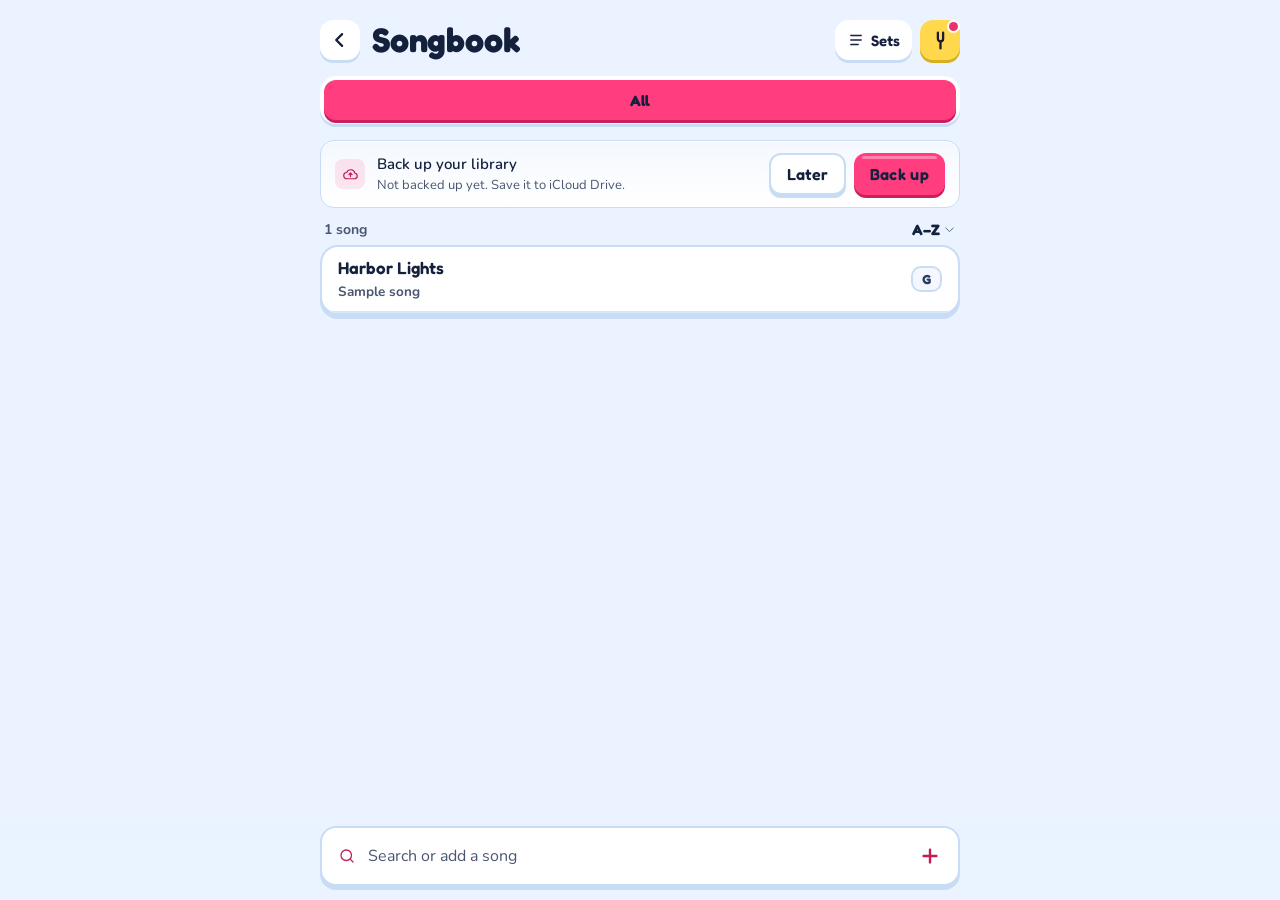
==== commit 2b029e3e: "Louie Lite 3 starts from Louie 4.89.1: own storage keys, Library home, no tab bar, no Opening night," ====
--- a/index.html
+++ b/index.html
@@ -3,15 +3,17 @@
 <head>
 <meta charset="utf-8">
 <meta name="viewport" content="width=device-width,initial-scale=1,viewport-fit=cover,interactive-widget=resizes-content">
-<meta name="theme-color" content="#0c0d0f">
+<meta name="theme-color" content="#1d1640">
 <meta name="apple-mobile-web-app-capable" content="yes">
 <meta name="mobile-web-app-capable" content="yes">
-<meta name="apple-mobile-web-app-title" content="Louis V1">
+<meta name="apple-mobile-web-app-title" content="Louie">
 <meta name="apple-mobile-web-app-status-bar-style" content="black-translucent">
-<title>Louis V1</title>
+<title>Louie: Learn Guitar</title>
 <!-- Only this app's own files run. Network: the Anthropic API (your own key) and Apple's
-     song search; images: album art from Apple. Inline styles are allowed for layout. -->
-<meta http-equiv="Content-Security-Policy" content="default-src 'self'; script-src 'self' https://itunes.apple.com https://*.apple.com; style-src 'self' 'unsafe-inline'; img-src 'self' data: blob: https://*.mzstatic.com https://tile.openstreetmap.org; connect-src 'self' https://api.anthropic.com https://itunes.apple.com https://*.apple.com https://lrclib.net https://api.getsong.co https://api.open-meteo.com https://geocoding-api.open-meteo.com; media-src 'self' blob: https://*.apple.com https://*.mzstatic.com; object-src 'none'; base-uri 'none'; form-action 'none'">
+     song search; images: album art from Apple. Inline styles are allowed for layout.
+     Apple Music (off unless turned on): MusicKit from Apple and its token from a workers.dev Worker.
+     MusicKit also fetches a certificate bundle from s.mzstatic.com and streams audio from Apple's CDNs (3.10.2). -->
+<meta http-equiv="Content-Security-Policy" content="default-src 'self'; script-src 'self' https://itunes.apple.com https://*.apple.com; style-src 'self' 'unsafe-inline'; img-src 'self' data: blob: https://*.mzstatic.com https://tile.openstreetmap.org; connect-src 'self' https://api.anthropic.com https://itunes.apple.com https://*.apple.com https://lrclib.net https://api.getsong.co https://api.open-meteo.com https://geocoding-api.open-meteo.com https://*.workers.dev https://*.mzstatic.com https://*.cdn-apple.com https://*.aaplimg.com; media-src 'self' blob: https://*.apple.com https://*.mzstatic.com https://*.cdn-apple.com https://*.aaplimg.com; object-src 'none'; base-uri 'none'; form-action 'none'">
 <link rel="modulepreload" href="core.js">
 <link rel="modulepreload" href="ui.js">
 <link rel="modulepreload" href="store.js">
@@ -20,7 +22,8 @@
 <link rel="modulepreload" href="app.js">
 <!-- VERSION (core.js) and CACHE (sw.js) are bumped automatically on push to main; see README, Releases. -->
 <link rel="manifest" href="manifest.webmanifest">
-<link rel="icon" type="image/png" href="icons/icon-192.png">
+<link rel="icon" type="image/png" sizes="32x32" href="icons/favicon-32.png">
+<link rel="icon" type="image/png" sizes="192x192" href="icons/icon-192.png">
 <link rel="apple-touch-icon" href="icons/apple-touch-icon.png">
 <!-- iPhone launch screens: the app's background and icon instead of a blank flash -->
 <link rel="apple-touch-startup-image" media="(device-width: 440px) and (device-height: 956px) and (-webkit-device-pixel-ratio: 3) and (orientation: portrait)" href="icons/splash/launch-1320x2868.png">
--- a/styles.css
+++ b/styles.css
@@ -1,75 +1,48 @@
 /* Tabs styles. Loaded by index.html; saved for offline use by sw.js. */
 :root {
-  --bg: #0c0d0f;
-  --bg-glow: rgba(255,255,255,0.05);
-  --fg: #f3f1ee;
-  --fg-2: #c9c7c3;
-  --muted: #8f8e8c;
-  --accent: #eda27f;
-  --bad: #e07a6c;
-  --bad-line: rgba(224,122,108,.4);
-  --accent-deep: #c97a57;
-  --on-accent: #1a120d;
-  --accent-soft: rgba(237,162,127,0.13);
-  --accent-line: rgba(237,162,127,0.4);
-  --card: rgba(255,255,255,0.035);
-  --card-2: rgba(255,255,255,0.07);
-  --rim: rgba(255,255,255,0.09);
-  --hair: rgba(255,255,255,0.07);
-  --rim-hi: rgba(255,255,255,0.12);
-  --bar: rgba(38,39,42,0.86);
-  --solid: #1b1c1f;
-  --scrim: rgba(4,4,5,0.6);
-  --head: #efe7da;
-  --good: #8fd3a3;
-  --tune: #5fb383;      /* the tuner: the string you're tuning (green; brightens to --good in tune) */
-  --good-soft: rgba(143,211,163,0.14);
-  --shadow: 0 8px 24px rgba(0,0,0,0.4);
-  --sans: -apple-system, BlinkMacSystemFont, "SF Pro Text", "Helvetica Neue", system-ui, sans-serif;
-  --serif: "New York", ui-serif, "Iowan Old Style", Charter, Georgia, serif;
+  /* text-safe accent; the light looks set a deeper one (4.14.2) */
+  
+  
+  
+  
+  
+  
+  
+  
+  
+  
+  
+  
+  
+  
+  
+  
+  
+  
+  
+  
+  
+  
+  /* the tuner: the string you're tuning (green; brightens to --good in tune) */
+  
+  
+  
+  
   --mono: ui-monospace, "SF Mono", Menlo, Consolas, "Roboto Mono", monospace;
-  --r: 12px;
-  --r-bar: 14px;
+  
+  
   --safe-b: env(safe-area-inset-bottom, 0px);
   --safe-t: env(safe-area-inset-top, 0px);
   --safe-l: env(safe-area-inset-left, 0px);
   --safe-r: env(safe-area-inset-right, 0px);
-  color-scheme: dark;
-}
-:root[data-theme="light"] {
-  --bg: #f3f0eb;
-  --bg-glow: rgba(255,255,255,0.8);
-  --fg: #1d1c1a;
-  --fg-2: #3b3936;
-  --muted: #6a6762;
-  --accent: #a3532c;
-  --bad: #a8413a;
-  --bad-line: rgba(168,65,58,.4);
-  --accent-deep: #a95a37;
-  --on-accent: #fff8f3;
-  --accent-soft: rgba(196,111,72,0.1);
-  --accent-line: rgba(196,111,72,0.4);
-  --card: rgba(255,255,255,0.6);
-  --card-2: rgba(255,255,255,0.92);
-  --rim: rgba(0,0,0,0.08);
-  --hair: rgba(0,0,0,0.07);
-  --rim-hi: rgba(255,255,255,0.9);
-  --bar: rgba(255,255,255,0.86);
-  --solid: #fbf9f6;
-  --scrim: rgba(40,30,20,0.28);
-  --head: #2b2420;
-  --good: #2f8a52;
-  --tune: #4f9d6e;
-  --good-soft: rgba(47,138,82,0.12);
-  --shadow: 0 8px 24px rgba(60,40,20,0.12);
-  color-scheme: light;
+  
 }
 * { box-sizing: border-box; -webkit-tap-highlight-color: transparent; }
-html { background: var(--bg); touch-action: manipulation; } /* pinch zoom stays; double-tap zoom goes (stage mode pauses on a double tap) */
+html { background: var(--bg); touch-action: pan-x pan-y; } /* 4.29.1 (Graham): no pinch or double-tap zoom on any page; Text size in Tools makes a sheet bigger, and the Tour Map zooms itself (touch-action: none, Leaflet) */
 body {
-  margin: 0; min-height: 100dvh; color: var(--fg); font-family: var(--sans); font-size: 16px;
-  background: radial-gradient(120% 50% at 50% -10%, var(--bg-glow), transparent 60%), var(--bg);
-  background-attachment: fixed; -webkit-font-smoothing: antialiased;
+  margin: 0; min-height: 100dvh; color: var(--fg); font-size: 16px;
+  
+  -webkit-font-smoothing: antialiased;
 }
 button, input, select, textarea { font: inherit; color: inherit; }
 button { cursor: pointer; }
@@ -85,17 +58,13 @@
   border: 1px solid var(--rim);
   box-shadow: inset 0 1px 0 var(--rim-hi);
 }
-.float { box-shadow: inset 0 1px 0 var(--rim-hi), var(--shadow); -webkit-backdrop-filter: blur(22px) saturate(150%); backdrop-filter: blur(22px) saturate(150%); background: var(--bar); }
 
 /* Header */
 .head { display: flex; align-items: center; justify-content: space-between; min-height: 44px; margin-bottom: 4px; }
 .title { font-family: var(--serif); font-weight: 400; font-size: 40px; letter-spacing: -0.01em; line-height: 1.1; margin: 0; }
 .ib { width: 36px; height: 36px; border-radius: 50%; display: grid; place-items: center; padding: 0; color: var(--fg-2); flex: none; position: relative; }
 .ib::after { content: ""; position: absolute; inset: -4px; }
-.ib.on { color: var(--accent); }
-.ib.on svg { fill: var(--accent); }
 .row-btns { display: flex; align-items: center; gap: 10px; }
-/* Song view back button floats; it fades out scrolling down and back in scrolling up */
 /* Compact song header: fades out scrolling down, fades in scrolling up */
 .chead { position: fixed; z-index: 25; left: 0; right: 0; top: 0; padding-top: calc(10px + var(--safe-t)); opacity: 0; pointer-events: none; transition: opacity .12s linear; }
 .chead::before { content: ""; position: absolute; inset: 0 0 -18px; background: var(--bar); -webkit-backdrop-filter: blur(22px) saturate(150%); backdrop-filter: blur(22px) saturate(150%);
@@ -107,28 +76,23 @@
 .chead .cs b { color: var(--fg-2); font-weight: 500; }
 
 /* Chips */
-.chips { display: flex; gap: 8px; margin: 14px -20px 0; padding: 0 20px; overflow-x: auto; scrollbar-width: none; -webkit-overflow-scrolling: touch; }
-.chips::-webkit-scrollbar { display: none; }
-.chips > * { flex: none; }
-.chip { height: 28px; padding: 0 12px; border-radius: 14px; font-size: 13px; border: 1px solid var(--rim); background: var(--card); color: var(--muted); }
-.chip.on { color: var(--accent); border-color: var(--accent-line); background: var(--accent-soft); }
+.chips { display: flex; gap: 4px; margin: 14px 0 0; }
+.chips > * { flex: 1 1 auto; min-width: 0; }
+.chip { height: 28px; padding: 0 12px; font-size: 13px; }
 
 /* Sections and lists */
-.label { font-size: 11px; font-weight: 600; letter-spacing: 0.12em; text-transform: uppercase; color: var(--muted); margin: 22px 4px 8px; }
+.label { margin: 22px 4px 8px; }
 .label.lrow { display: flex; align-items: center; justify-content: space-between; }
-.sortby { position: relative; display: inline-flex; align-items: center; gap: 3px; text-transform: none; letter-spacing: 0; font-size: 13px; font-weight: 500; color: var(--fg-2); }
+.sortby { position: relative; display: inline-flex; align-items: center; gap: 3px; }
 .sortby .chev { width: 13px; height: 13px; transform: rotate(90deg); opacity: .7; }
 .sortby select { position: absolute; inset: 0; opacity: 0; font-size: 16px; }
 .row .hit { font-style: italic; }
-.row .hit mark { background: none; color: var(--accent); font-style: normal; }
+.row .hit mark { background: none; color: var(--accent-ink); font-style: normal; }
 .list { border-radius: 16px; overflow: hidden; }
-.row { display: flex; align-items: center; gap: 10px; width: 100%; height: 60px; padding: 0 16px; border: 0; border-bottom: 1px solid var(--hair); background: none; text-align: left; color: var(--fg); }
-.row:last-child { border-bottom: 0; }
-.row:active { background: var(--card-2); }
+.row { display: flex; align-items: center; width: 100%; border: 0; background: none; text-align: left; color: var(--fg); }
 .row .txt { flex: 1; min-width: 0; }
-.row .t { font-size: 16px; font-weight: 500; line-height: 1.25; white-space: nowrap; overflow: hidden; text-overflow: ellipsis; }
-.row .a { font-size: 13.5px; color: var(--muted); margin-top: 2px; white-space: nowrap; overflow: hidden; text-overflow: ellipsis; }
-.row .k { font: 500 13px var(--mono); color: var(--muted); min-width: 30px; text-align: right; }
+.row .t { white-space: nowrap; overflow: hidden; text-overflow: ellipsis; }
+.row .a { white-space: nowrap; overflow: hidden; text-overflow: ellipsis; }
 .heart { width: 14px; height: 14px; fill: var(--accent); flex: none; }
 .recent { display: grid; grid-template-columns: 1fr 1fr; gap: 10px; }
 .rc { border-radius: 14px; padding: 12px 14px; text-align: left; color: var(--fg); min-width: 0; }
@@ -138,24 +102,24 @@
 
 /* Bottom bars */
 .dock { position: fixed; left: 50%; bottom: calc(14px + var(--safe-b)); width: min(496px, calc(100% - 24px)); transform: translateX(-50%); z-index: 20; display: flex; gap: 10px; transition: transform .15s; }
-.dock-fade { position: fixed; left: 0; right: 0; bottom: 0; height: calc(110px + var(--safe-b)); background: linear-gradient(180deg, transparent, var(--bg) 70%); pointer-events: none; z-index: 10; }
-.cmd { flex: 1; min-width: 0; height: 52px; border-radius: var(--r-bar); display: flex; align-items: center; gap: 10px; padding: 0 8px 0 16px; }
-.cmd svg { color: var(--accent); }
+.dock-fade { position: fixed; left: 0; right: 0; bottom: 0; pointer-events: none; z-index: 10; }
+.cmd { flex: 1; min-width: 0; height: 52px; display: flex; align-items: center; gap: 10px; padding: 0 8px 0 16px; }
+.cmd svg { color: var(--accent-ink); }
 .cmd input { flex: 1; min-width: 0; border: 0; background: none; font-size: 16px; height: 100%; }
 .cmd .clear[hidden] { display: none; }
 .cmd .clear { width: 32px; height: 32px; border: 0; background: none; color: var(--muted); display: grid; place-items: center; padding: 0; }
-.add { width: 52px; height: 52px; border-radius: var(--r-bar); border: 0; background: var(--accent); color: var(--on-accent); display: grid; place-items: center; flex: none; box-shadow: 0 6px 18px color-mix(in srgb, var(--accent) 30%, transparent); }
+.add { display: grid; place-items: center; flex: none; }
 .add svg { width: 20px; height: 20px; stroke-width: 2.2; }
 
 /* Song view */
-.song-title { font-family: var(--serif); font-weight: 400; font-size: 36px; letter-spacing: -0.01em; line-height: 1.1; margin: 18px 0 6px; overflow-wrap: anywhere; }
+
+.keybtn { display: inline-flex; align-items: center; gap: 4px; font: inherit; }
+.keybtn .kchev { width: 12px; height: 12px; transform: rotate(90deg); }
+.song-title { font-size: 36px; letter-spacing: -0.01em; line-height: 1.1; margin: 18px 0 6px; overflow-wrap: anywhere; }
 .metarow { display: flex; align-items: center; gap: 10px; flex-wrap: wrap; margin-bottom: 18px; }
 .metarow .meta { margin-bottom: 0; }
-.stat { border: 1px solid var(--rim); background: var(--card); color: var(--muted); font-size: 12.5px; height: 26px; padding: 0 10px; border-radius: 13px; display: inline-flex; align-items: center; gap: 6px; }
-.stat.learning { color: var(--accent); border-color: var(--accent-line); background: var(--accent-soft); }
-.stat.got { color: #7ac47f; border-color: rgba(122,196,127,0.4); background: rgba(122,196,127,0.1); }
+.stat { display: inline-flex; align-items: center; gap: 6px; }
 .stat .pl { color: var(--muted); }
-.row .a .st.learning { color: var(--accent); }
 .row .a .st.got { color: #7ac47f; }
 .weekly { font-size: 13px; color: var(--muted); margin: 2px 4px 0; }
 /* Today: streak dots and the nudge, under the title */
@@ -167,7 +131,7 @@
 .t-dots i.on { background: var(--accent); box-shadow: 0 0 5px var(--glow-c, rgba(255,150,70,.55)); }
 .t-dots i.now { background: none; border: 1.3px dashed var(--accent); }
 .nudge { display: flex; align-items: center; gap: 10px; width: 100%; min-height: 44px; padding: 2px 0; border: 0; background: none; color: var(--fg-2); text-align: left; }
-.nudge > svg:first-child { width: 20px; height: 20px; color: var(--accent); flex: none; }
+.nudge > svg:first-child { width: 20px; height: 20px; color: var(--accent-ink); flex: none; }
 .nudge span { flex: 1; min-width: 0; }
 .nudge small { display: block; font-size: 12.5px; color: var(--muted); }
 .nudge b { display: block; font-size: 15px; color: var(--fg); font-weight: 600; white-space: nowrap; overflow: hidden; text-overflow: ellipsis; }
@@ -176,7 +140,7 @@
 .meta .dot { width: 4px; height: 4px; border-radius: 50%; background: var(--accent); }
 .meta b { color: var(--fg-2); font-weight: 500; }
 .sheet { font-size: calc(var(--lyric-size, 17px) * var(--wide, 1)); line-height: 1.45; overflow-wrap: anywhere; overflow-x: clip; position: relative; }
-.sheet .sec { font-size: 11px; font-weight: 600; letter-spacing: 0.12em; text-transform: uppercase; color: var(--muted); margin: 18px 0 4px; }
+.sheet .sec { margin: 18px 0 4px; }
 .sheet .sec:first-child { margin-top: 4px; }
 .sheet .gap { height: 0.7em; }
 .sheet .ly { margin: 0 0 0.5em; }
@@ -187,16 +151,19 @@
 .sheet .sg > .c { display: block; line-height: 1.25; padding-right: 0.45em; min-height: 1.25em; }
 .sheet .sg > .l { white-space: pre; }
 .sheet .sg.free > .c { width: 0; overflow: visible; white-space: nowrap; padding-right: 0; }
+/* 4.49.6: a chord played before the singing, with a short rest mark where the words would be */
+.sheet .w.lead .sg > .l { display: block; background: linear-gradient(currentColor, currentColor) left 60% / calc(100% - .45em) 2px no-repeat; opacity: .35; }
 .sheet .c[data-ch] { cursor: pointer; position: relative; }
 .sheet .c[data-ch]::after { content: ""; position: absolute; inset: -6px -4px; }
 .sheet .c.sel .ct { background: var(--accent-soft); border-radius: 4px; box-shadow: 0 0 0 3px var(--accent-soft), 0 0 0 4px var(--accent-line); }
 /* Chord diagram cards */
-.prow { position: absolute; left: 0; right: 0; height: 0; z-index: 5; pointer-events: none; animation: fade .25s ease-out; }
-.pcard, .dpop { position: absolute; top: 0; box-sizing: border-box; border-radius: 10px; background: var(--solid); border: 1px solid var(--rim); box-shadow: 0 6px 18px rgba(0,0,0,0.4); display: grid; place-items: center; }
-.dpop { z-index: 6; animation: pop .16s ease-out; }
+.shapecard { position: fixed; right: 16px; z-index: 40; width: 164px; box-sizing: border-box; padding: 8px 12px 12px; display: flex; flex-direction: column; align-items: center; gap: 2px; border-radius: 18px; background: var(--card); box-shadow: 0 4px 0 var(--rim), 0 10px 28px rgba(0,0,0,.3); animation: pop .16s ease-out; }
+.shapecard .sc-top { align-self: stretch; display: flex; align-items: center; justify-content: space-between; }
+.shapecard .sc-top b { font: 700 24px var(--display); color: var(--accent-ink); }
+.shapecard .sc-x { width: 32px; height: 32px; }
+.shapecard svg { display: block; }
+.shapecard .dn { display: none; }
 @keyframes pop { from { opacity: 0; transform: translateY(4px) scale(.96); } }
-.dptr { position: absolute; bottom: -5px; width: 8px; height: 8px; margin-left: -4px; transform: rotate(45deg); background: var(--solid); border-right: 1px solid var(--rim); border-bottom: 1px solid var(--rim); }
-.pcard svg, .dpop svg { display: block; }
 .dn { font: 600 10.5px var(--sans); fill: var(--fg); }
 .dx { stroke: var(--muted); stroke-width: 1.1; stroke-linecap: round; fill: none; }
 .do { fill: none; stroke: var(--fg-2); stroke-width: 1; }
@@ -206,27 +173,21 @@
 .dd { fill: var(--accent); }
 .dk { font: 700 5.4px var(--sans); fill: var(--on-accent); }
 .db { font: 7px var(--sans); fill: var(--muted); }
-.sheet .c { color: var(--accent); font-weight: 650; font-size: 0.88em; letter-spacing: 0.01em; }
+.sheet .c { color: var(--accent-ink); font-weight: 650; font-size: 0.88em; letter-spacing: 0.01em; }
 .sheet .crow { display: flex; flex-wrap: wrap; column-gap: 1.1em; row-gap: 0.2em; margin: 0 0 0.55em; }
+/* 4.56.0: a row of chords with no words is as tall as a sung line: the chord line, then the empty lyric line (so the band on it is the same height) */
+.sheet .crow { padding-bottom: 1.45em; }
+.sheet .crow > .c { line-height: 1.25; min-height: 1.25em; }
 /* Tabs: all strings wrap together, a measure at a time */
 .sheet .tab { font-family: var(--mono); font-size: calc(var(--tab-size, 14px) * var(--wide, 1)); line-height: 1.35; white-space: pre; margin: 0 0 1em; color: var(--fg); }
 .sheet .tab + .tab { margin-top: -0.2em; }
 .pw { flex: 1; min-width: 0; border-radius: var(--r-bar); overflow: hidden; }
 .player { height: 56px; display: flex; align-items: center; gap: 12px; padding: 0 8px; }
 /* Now and Next: a fixed panel in the dock while playing; only its contents change */
-.nn { display: none; align-items: flex-end; gap: 14px; padding: 12px 14px; border-bottom: 1px solid var(--hair); }
-body.nn-on .nn { display: flex; animation: nnin .2s ease-out; }
 @keyframes nnin { from { opacity: 0; } }
-.nn .lab { font-size: 10px; font-weight: 600; letter-spacing: 0.14em; color: var(--muted); margin: 0 0 6px 2px; }
-.nn .nowcol .lab { color: var(--accent); }
-.nn .vs { width: 1px; align-self: stretch; background: var(--rim); }
-.nn .cards { display: flex; gap: 8px; align-items: flex-end; min-width: 0; overflow: hidden; }
-.nn .card { flex: none; border-radius: 10px; background: var(--solid); border: 1px solid var(--rim); display: grid; place-items: center; box-sizing: border-box; }
-.nn .card svg { display: block; }
-.nn .swap { animation: swap .16s ease-out; }
 @keyframes swap { from { opacity: .3; } }
 /* Chords in this song */
-.strip-h { display: flex; justify-content: space-between; align-items: baseline; margin: 0 2px 8px; font-size: 11px; font-weight: 600; letter-spacing: 0.12em; text-transform: uppercase; color: var(--muted); }
+.strip-h { display: flex; justify-content: space-between; align-items: baseline; margin: 0 2px 8px; }
 .strip-h .n { font-weight: 500; letter-spacing: 0; }
 .strip { display: flex; gap: 8px; overflow-x: auto; margin: 0 -20px 10px; padding: 2px 20px 8px; scrollbar-width: none; -webkit-overflow-scrolling: touch; }
 .strip::-webkit-scrollbar { display: none; }
@@ -236,36 +197,35 @@
 /* AI help */
 .spin { width: 14px; height: 14px; border-radius: 50%; border: 2px solid currentColor; border-right-color: transparent; display: inline-block; animation: rot .7s linear infinite; flex: none; }
 @keyframes rot { to { transform: rotate(360deg); } }
-.btn { display: inline-flex; align-items: center; justify-content: center; gap: 6px; height: 46px; border-radius: var(--r); font-size: 15px; font-weight: 500; border: 1px solid var(--rim); background: var(--card); color: var(--fg-2); flex: 1; }
+.btn { display: inline-flex; align-items: center; justify-content: center; gap: 6px; height: 46px; font-size: 15px; flex: 1; }
 .btn svg { width: 16px; height: 16px; }
-.btn:disabled { opacity: .6; }
-.btn.sm { flex: none; height: 34px; padding: 0 12px; font-size: 14px; border-radius: 10px; }
+.btn:disabled { opacity: 1; }
+.btn.sm { flex: none; }
 .btn.sm.primary { flex: none; }
-.chip.ai { display: inline-flex; align-items: center; gap: 6px; height: 32px; color: var(--accent); border-color: var(--accent-line); background: var(--accent-soft); }
+.chip.ai { display: inline-flex; align-items: center; gap: 6px; height: 32px; }
 .chip.ai svg { width: 15px; height: 15px; }
 .chip.ai:disabled { opacity: .55; }
 .ai-note { font-size: 13px; color: var(--bad); margin: -4px 2px 10px; line-height: 1.4; }
 .err { color: var(--bad); }
-.link { border: 0; background: none; color: var(--accent); font-size: 13px; padding: 4px 2px; text-decoration: underline; }
-.seg.mini { flex: none; height: 28px; padding: 2px; border-radius: 8px; }
+.link { border: 0; background: none; color: var(--accent-ink); font-size: 13px; padding: 4px 2px; text-decoration: underline; }
+.seg.mini { flex: none; height: 28px; }
 .seg.mini button { height: 24px; padding: 0 8px; font-size: 12px; border-radius: 6px; }
 .key-row { display: flex; align-items: center; gap: 8px; padding: 10px 14px 12px; border-top: 1px solid var(--hair); }
 .ai-status { flex: 1; display: flex; align-items: center; gap: 8px; font-size: 14px; color: var(--muted); }
 .ai-status .dot, .s-keys .dot { width: 8px; height: 8px; border-radius: 50%; background: var(--rim); }
 .ai-status .dot.on, .s-keys .dot.on { background: #7ac47f; }
 /* Make it easier */
-.strip-h .chip.easy { text-transform: none; letter-spacing: 0; font-weight: 500; height: 28px; font-size: 12.5px; }
-.chip.easy.off { color: var(--muted); border-color: var(--rim); background: var(--card); }
+.strip-h .chip.easy { text-transform: none; letter-spacing: 0; height: 28px; font-size: 12.5px; }
 .easy-wait { display: flex; align-items: center; gap: 10px; color: var(--muted); font-size: 14px; padding: 18px 2px 22px; }
 .easy-note { font-size: 14px; color: var(--fg-2); line-height: 1.45; margin: 0 2px 12px; }
-.elabel { font-size: 10px; font-weight: 600; letter-spacing: 0.14em; text-transform: uppercase; color: var(--muted); margin: 0 2px 6px; }
+.elabel { font-size: 12px; font-weight: 600; letter-spacing: 0.14em; text-transform: uppercase; color: var(--muted); margin: 0 2px 6px; }
 .erow { display: flex; gap: 6px; overflow-x: auto; margin: 0 -16px 12px; padding: 0 16px 2px; scrollbar-width: none; }
 .erow::-webkit-scrollbar { display: none; }
 .ecard { flex: none; border-radius: 9px; background: var(--card); border: 1px solid var(--rim); padding: 1px; }
 .ecard svg { display: block; }
 /* Backup banner */
 .bk { display: flex; align-items: center; gap: 12px; flex-wrap: wrap; border-radius: 14px; padding: 12px 14px; margin: 16px 0 0; }
-.bk .tile { width: 30px; height: 30px; border-radius: 8px; display: grid; place-items: center; background: var(--accent-soft); color: var(--accent); flex: none; }
+.bk .tile { width: 30px; height: 30px; border-radius: 8px; display: grid; place-items: center; background: var(--accent-soft); color: var(--accent-ink); flex: none; }
 .bk .tile svg { width: 17px; height: 17px; }
 .bk-t { flex: 1; min-width: 160px; display: flex; flex-direction: column; gap: 2px; font-size: 13px; color: var(--muted); }
 .bk-t b { font-size: 15px; font-weight: 600; color: var(--fg); }
@@ -273,11 +233,11 @@
 .set .val.muted { color: var(--muted); }
 .ib.aa { font-size: 13px; font-weight: 600; letter-spacing: -0.02em; color: var(--fg-2); }
 .countin { position: fixed; left: 50%; transform: translateX(-50%); z-index: 15; width: 120px; height: 120px; border-radius: 50%; display: grid; place-items: center;
-  font: 300 64px var(--serif); color: var(--accent); background: color-mix(in srgb, var(--bg) 70%, transparent); -webkit-backdrop-filter: blur(6px); backdrop-filter: blur(6px); pointer-events: none; }
+  font: 300 64px var(--serif); background: color-mix(in srgb, var(--bg) 70%, transparent); -webkit-backdrop-filter: blur(6px); backdrop-filter: blur(6px); pointer-events: none; }
 .countin.pulse { animation: beat .35s ease-out; }
 @keyframes beat { from { transform: translateX(-50%) scale(1.12); opacity: .6; } }
 /* Sets */
-.row.newset .t { color: var(--accent); display: flex; align-items: center; gap: 8px; }
+.row.newset .t { color: var(--accent-ink); display: flex; align-items: center; gap: 8px; }
 .row.newset svg { width: 16px; height: 16px; }
 .row .chev { color: var(--muted); width: 16px; height: 16px; }
 .settitle { border: 0; background: none; padding: 0; text-align: left; color: var(--fg); display: block; margin: 14px 2px 0; }
@@ -293,21 +253,21 @@
 .row.pick:disabled .check { background: var(--card-2); color: var(--muted); }
 .row.pick .check svg { width: 13px; height: 13px; stroke-width: 2.4; }
 .setbar { display: flex; align-items: center; gap: 8px; margin: 14px 0 -8px; }
-.setbar .setname { flex: 1; min-width: 0; border: 0; background: none; color: var(--accent); font-size: 13px; font-weight: 600; text-align: center; white-space: nowrap; overflow: hidden; text-overflow: ellipsis; }
+.setbar .setname { flex: 1; min-width: 0; border: 0; background: none; color: var(--accent-ink); font-size: 13px; font-weight: 600; text-align: center; white-space: nowrap; overflow: hidden; text-overflow: ellipsis; }
 .setbar .sb:disabled { opacity: .3; }
 .nextup { position: fixed; left: 50%; transform: translateX(-50%); bottom: calc(84px + var(--safe-b)); z-index: 22; width: min(496px, calc(100% - 24px)); border-radius: 14px; padding: 12px 12px 12px 16px; display: flex; align-items: center; gap: 8px; animation: fade .25s; }
 .nu-t { flex: 1; min-width: 0; display: flex; flex-direction: column; gap: 1px; font-size: 13px; color: var(--muted); }
-.nu-t .lab { font-size: 10px; font-weight: 600; letter-spacing: 0.14em; color: var(--accent); }
+.nu-t .lab { font-size: 12px; font-weight: 600; letter-spacing: 0.14em; color: var(--accent-ink); }
 .nu-t b { font-size: 16px; font-weight: 500; color: var(--fg); white-space: nowrap; overflow: hidden; text-overflow: ellipsis; }
 /* Spark tone */
 .panel.tone { max-height: calc(100dvh - 40px); overflow-y: auto; }
 .ampname { font-size: 15px; font-weight: 500; margin: 0 2px 10px; }
 .knobs { display: grid; grid-template-columns: repeat(5, minmax(0, 1fr)); gap: 8px; margin-bottom: 14px; }
 .knob { text-align: center; }
-.kv { font: 600 15px var(--mono); color: var(--accent); }
+.kv { font: 600 15px var(--mono); color: var(--accent-ink); }
 .kbar { height: 4px; border-radius: 2px; background: var(--card-2); margin: 4px 0 4px; overflow: hidden; }
 .kbar i { display: block; height: 100%; background: var(--accent); }
-.kl { font-size: 11px; color: var(--muted); }
+.kl { font-size: 12px; color: var(--muted); }
 .chain { display: flex; flex-direction: column; border-radius: var(--r); border: 1px solid var(--hair); margin-bottom: 12px; overflow: hidden; }
 .fx { display: flex; gap: 12px; padding: 8px 12px; border-bottom: 1px solid var(--hair); font-size: 13.5px; }
 .fx:last-child { border-bottom: 0; }
@@ -315,15 +275,14 @@
 .fxv { color: var(--fg); }
 .fx.off .fxv, .fx.off .fxn { color: var(--muted); font-weight: 400; }
 .tone-foot { font-size: 12px; color: var(--muted); margin: 0 2px 12px; }
-/* First-time guide */
 /* Song menu */
-.menu { position: fixed; z-index: 35; width: 272px; border-radius: 16px; padding: 6px; background: var(--solid); animation: pop .14s ease-out; }
+.menu { position: fixed; z-index: 35; width: 272px; animation: pop .14s ease-out; }
 .mrow { display: flex; align-items: center; gap: 12px; width: 100%; min-height: 44px; padding: 0 10px; border: 0; background: none; border-radius: 10px; color: var(--fg); font-size: 15px; text-align: left; }
 button.mrow:active { background: var(--card-2); }
 .mrow .mi { width: 20px; color: var(--fg-2); display: grid; place-items: center; }
 .mrow .mi svg { width: 18px; height: 18px; }
 .mrow .ml { flex: 1; white-space: nowrap; }
-.mrow .mh { font-size: 12.5px; color: var(--accent); }
+.mrow .mh { font-size: 12.5px; color: var(--accent-ink); }
 .mrow.size { border-bottom: 1px solid var(--hair); border-radius: 10px 10px 0 0; margin-bottom: 4px; padding-bottom: 6px; }
 .mrow.size .v { font: 600 13px var(--mono); min-width: 40px; text-align: center; }
 /* Screen transitions */
@@ -332,7 +291,7 @@
 ::view-transition-old(song-title), ::view-transition-new(song-title) { height: 100%; width: auto; }
 @media (prefers-reduced-motion: reduce) { *, ::view-transition-group(*) { animation-duration: 0s !important; transition-duration: 0s !important; } }
 /* Practice a section */
-.loopbanner { position: fixed; left: 50%; transform: translateX(-50%); top: calc(12px + var(--safe-t)); z-index: 40; width: min(480px, calc(100% - 24px)); border-radius: 14px; padding: 10px 8px 10px 14px; display: flex; align-items: center; gap: 10px; background: var(--solid); font-size: 14px; animation: fade .2s; }
+.loopbanner { position: fixed; left: 50%; transform: translateX(-50%); top: calc(12px + var(--safe-t)); z-index: 40; width: min(480px, calc(100% - 24px)); border-radius: 14px; padding: 10px 8px 10px 14px; display: flex; align-items: center; gap: 10px; font-size: 14px; animation: fade .2s; }
 .loopbanner span { flex: 1; }
 .sheet > .inloop { position: relative; padding-left: 12px; }
 .sheet > .inloop::before { content: ""; position: absolute; left: 0; top: 0; bottom: -0.55em; width: 2px; background: var(--accent); opacity: .55; }
@@ -342,15 +301,13 @@
 .looprow { display: none; align-items: center; gap: 8px; padding: 8px 8px 8px 12px; border-bottom: 1px solid var(--hair); font-size: 13px; color: var(--muted); }
 .looprow.on { display: flex; }
 .imp-t { margin: 0 2px 14px; font-size: 15px; }
-.linkbtn { background: none; border: 0; padding: 10px 6px; margin: -10px -6px; font: inherit; color: var(--accent); text-decoration: underline; text-underline-offset: 2px; }
+.linkbtn { background: none; border: 0; padding: 10px 6px; margin: -10px -6px; font: inherit; color: var(--accent-ink); text-decoration: underline; text-underline-offset: 2px; }
 .imp-list { margin-bottom: 12px; max-height: 40vh; overflow-y: auto; }
-.looprow > svg { width: 16px; height: 16px; color: var(--accent); flex: none; }
+.looprow > svg { width: 16px; height: 16px; color: var(--accent-ink); flex: none; }
 .looprow .lt { flex: 1; min-width: 0; white-space: nowrap; overflow: hidden; text-overflow: ellipsis; }
 .looprow .lt b { color: var(--fg); font-weight: 500; }
 .looprow .chip { height: 26px; font-size: 12px; padding: 0 10px; }
 body.loop-on .app.viewer { padding-bottom: calc(160px + var(--safe-b)); }
-.nn .none { color: var(--muted); font-size: 13px; padding: 0 2px 6px; }
-body.nn-on .app.viewer { padding-bottom: calc(250px + var(--safe-b)); }
 /* Current line focus while playing: other lines dim in place (no motion) */
 .sheet > * { transition: opacity .3s, transform .2s ease-out; }
 /* Focus current line: heavier and 5% larger without changing how it wraps.
@@ -358,35 +315,35 @@
    transform, so nothing below moves. Lines keep 5% spare width on the right
    so a scaled line never runs off the edge. */
 .sheet > .pr, .sheet > .ly { margin-right: 5%; }
-.sheet.focus > .cur:is(.pr, .ly) { transform: scale(1.05); transform-origin: left center; -webkit-text-stroke: 0.78px currentColor; }
+body:not(.staged) .sheet.focus > .cur:is(.pr, .ly) { font-weight: 800; } /* 4.61.1: bold, not grown and outlined: no more reaching the song map */
 .sheet.focus > .cur .c { -webkit-text-stroke: 0; }
 /* The next line is in focus too, a little softer, to read ahead. */
-.sheet.focus > .cur2:is(.pr, .ly) { opacity: .72; transform: none; -webkit-text-stroke: 0.4px currentColor; }
+.sheet.focus > .cur2:is(.pr, .ly) { transform: none; }
+body.playing .sheet.focus > .cur2:is(.pr, .ly) { opacity: .72; }
 @media (prefers-reduced-motion: reduce) { .sheet > * { transition: opacity .3s; } }
-.sheet.focus > *:not(.cur):not(.prow):not(.dpop) { opacity: .38; }
+/* Other lines dim only while playing; paused, you are reading the whole sheet (4.14.2). */
+body.playing .sheet.focus > *:not(.cur) { opacity: .38; }
 /* Daylight: dimmed lines stay readable on the light background. */
-:root[data-theme="light"] .sheet.focus > *:not(.cur):not(.prow):not(.dpop) { opacity: .5; }
-.s-ver { text-align: center; margin-top: 18px; opacity: .7; }
+:root[data-theme="light"] body.playing .sheet.focus > *:not(.cur) { opacity: .5; }
+.s-ver { text-align: center; margin-top: 18px; }
 .sheet .c.now .ct { box-shadow: inset 0 -2px 0 var(--accent); }
 /* While playing, the top of the song (header, title, chord strip) goes quiet */
-.app.viewer > .head, .app.viewer > .song-title, .app.viewer > .meta, .app.viewer > #strip { transition: opacity .3s, filter .3s; }
-body.playing .app.viewer > .head, body.playing .app.viewer > .song-title,
-body.playing .app.viewer > .meta, body.playing .app.viewer > #strip { opacity: .35; transition: opacity .5s, filter .5s; }
+.app.viewer > .head, .app.viewer > .meta, .app.viewer > #strip { transition: opacity .3s, filter .3s; }
+body.playing .app.viewer > .head, body.playing .app.viewer > .meta, body.playing .app.viewer > #strip { opacity: .35; transition: opacity .5s, filter .5s; }
 body.playing .app.viewer > #strip { filter: grayscale(1); }
 /* Player controls fade after a few idle seconds while playing; play/pause stays */
-.player .speed, .player .vsep, .player .step, .player .nnbtn { transition: opacity .3s; }
-.player.idle .speed, .player.idle .vsep, .player.idle .step, .player.idle .nnbtn { opacity: .4; transition: opacity .6s; }
+.player .speed, .player .step { transition: opacity .3s; }
+.player.idle .speed, .player.idle .step { opacity: .4; transition: opacity .6s; }
 .play { width: 40px; height: 40px; border-radius: 10px; border: 0; background: var(--accent); color: var(--on-accent); display: grid; place-items: center; flex: none; padding: 0; }
 .play svg { width: 16px; height: 16px; fill: currentColor; stroke: none; }
 .speed { flex: 1; min-width: 0; display: flex; align-items: center; gap: 8px; }
 .speed span { font: 500 13px var(--mono); color: var(--fg-2); width: 38px; text-align: right; }
-.vsep { width: 1px; height: 26px; background: var(--rim); }
+
 .step { display: flex; align-items: center; gap: 4px; }
-.sb { width: 32px; height: 32px; border-radius: 8px; border: 1px solid var(--rim); background: var(--card); color: var(--fg-2); display: grid; place-items: center; padding: 0; }
+.sb { display: grid; place-items: center; padding: 0; }
 .sb svg { width: 14px; height: 14px; }
-.sb.nnbtn svg { width: 16px; height: 16px; }
-.sb.on { color: var(--accent); border-color: var(--accent-line); background: var(--accent-soft); }
-.step .v { font: 600 13px var(--mono); color: var(--accent); min-width: 28px; text-align: center; }
+
+.step .v { font: 600 13px var(--mono); color: var(--accent-ink); min-width: 28px; text-align: center; }
 .step .v.zero { color: var(--muted); font-weight: 500; }
 
 input[type=range] { -webkit-appearance: none; appearance: none; flex: 1; min-width: 0; height: 28px; background: none; margin: 0; }
@@ -397,10 +354,10 @@
 input[type=range]::-moz-range-thumb { width: 18px; height: 18px; border-radius: 50%; background: #f6c3a8; border: 0; }
 
 /* Sheets (add / edit / paste) */
-.scrim { position: fixed; inset: 0; background: var(--scrim); z-index: 40; animation: fade .2s; }
-.panel { position: fixed; left: 50%; transform: translateX(-50%); width: min(520px, 100%); z-index: 41; background: var(--solid); border: 1px solid var(--rim); }
-.panel.full { top: calc(10px + var(--safe-t)); bottom: 0; border-radius: 18px 18px 0 0; border-bottom: 0; display: flex; flex-direction: column; animation: up .42s cubic-bezier(.2,1.15,.3,1); }
-.panel.card { bottom: calc(12px + var(--safe-b)); width: min(496px, calc(100% - 24px)); border-radius: 22px; padding: 16px; box-shadow: 0 -10px 50px rgba(0,0,0,0.5); animation: up .36s cubic-bezier(.2,1.15,.3,1); }
+.scrim { position: fixed; inset: 0; z-index: 40; animation: fade .2s; }
+.panel { position: fixed; left: 50%; transform: translateX(-50%); width: min(520px, 100%); z-index: 41; }
+.panel.full { top: calc(10px + var(--safe-t)); bottom: 0; display: flex; flex-direction: column; animation: up .42s cubic-bezier(.2,1.15,.3,1); }
+.panel.card { bottom: calc(12px + var(--safe-b)); width: min(496px, calc(100% - 24px)); padding: 16px; animation: up .36s cubic-bezier(.2,1.15,.3,1); }
 @keyframes up { from { transform: translate(-50%, 40px); opacity: 0; } }
 @keyframes fade { from { opacity: 0; } }
 .findcard { margin-top: 18px; border-radius: 16px; border: 1px solid var(--rim); background: var(--card); padding: 16px; }
@@ -412,7 +369,7 @@
 .fc-b .chip { display: inline-flex; align-items: center; gap: 6px; }
 .fc-b .chip svg { width: 14px; height: 14px; }
 .fc-ai, .nextidea { display: flex; align-items: center; gap: 12px; width: 100%; margin-top: 14px; padding: 12px 14px; border-radius: 14px; border: 1px solid var(--accent-line); background: var(--accent-soft); color: var(--fg); text-align: left; }
-.fc-ai > svg:first-child, .nextidea > svg:first-child { width: 20px; height: 20px; color: var(--accent); flex: none; }
+.fc-ai > svg:first-child, .nextidea > svg:first-child { width: 20px; height: 20px; color: var(--accent-ink); flex: none; }
 .fc-ai span, .nextidea span { flex: 1; font-size: 13px; color: var(--muted); }
 .fc-ai b, .nextidea b { display: block; font-size: 15px; color: var(--fg); font-weight: 600; margin-bottom: 2px; }
 .fc-ai .chev, .nextidea .chev { width: 16px; height: 16px; color: var(--muted); }
@@ -424,49 +381,43 @@
 .cs-meta { display: flex; flex-wrap: wrap; gap: 6px; margin: 10px 0 12px; }
 .cs-meta span { font-size: 12.5px; padding: 3px 9px; border-radius: 10px; border: 1px solid var(--rim); color: var(--fg-2); }
 .cs-meta .cs-conf.high { color: #7ac47f; border-color: rgba(122,196,127,.4); }
-.cs-meta .cs-conf.medium { color: var(--accent); border-color: var(--accent-line); }
+.cs-meta .cs-conf.medium { color: var(--accent-ink); border-color: var(--accent-line); }
 .cs-meta .cs-conf.low { color: var(--bad); border-color: var(--bad-line); }
-.cs-chart { font: 14px/1.6 var(--mono); color: var(--accent); background: var(--card); border: 1px solid var(--rim); border-radius: 12px; padding: 12px 14px; white-space: pre-wrap; margin: 0 0 8px; max-height: 42vh; overflow: auto; -webkit-text-size-adjust: 100%; }
+.cs-chart { font: 14px/1.6 var(--mono); color: var(--accent-ink); background: var(--card); border: 1px solid var(--rim); border-radius: 12px; padding: 12px 14px; white-space: pre-wrap; margin: 0 0 8px; max-height: 42vh; overflow: auto; -webkit-text-size-adjust: 100%; }
 .cs-src { display: flex; flex-direction: column; gap: 6px; margin-top: 4px; }
 .cs-src a { display: flex; align-items: center; gap: 8px; font-size: 13px; color: var(--muted); text-decoration: none; white-space: nowrap; overflow: hidden; text-overflow: ellipsis; }
-.cs-src svg { width: 13px; height: 13px; flex: none; color: var(--accent); }
+.cs-src svg { width: 13px; height: 13px; flex: none; color: var(--accent-ink); }
 .nx .pbody > *, .cs .pbody > * { flex: none; }
 /* Get the song */
-.gs-rows { border-radius: 14px; padding: 2px 14px; margin-top: 14px; }
-.gs-row { display: flex; align-items: center; gap: 10px; min-height: 48px; font-size: 15px; border-bottom: 1px solid var(--rim); }
-.gs-row:last-child { border-bottom: 0; }
+.gs-rows { padding: 2px 14px; margin-top: 14px; }
+.gs-row { min-height: 48px; font-size: 15px; }
 .gs-row .muted { color: var(--muted); }
 .gs-src { margin-left: auto; font-size: 12px; color: var(--muted); text-align: right; }
-.gs-st { width: 22px; height: 22px; border-radius: 50%; display: grid; place-items: center; flex: none; }
-.gs-st .spin { margin: 0; }
-.gs-st.ok { color: var(--good); border: 1px solid var(--good); background: color-mix(in srgb, var(--good) 16%, transparent); }
-.gs-st.ok svg { width: 13px; height: 13px; }
-.gs-st.wait { border: 1px dashed var(--rim); }
-.gs-st.none { color: var(--muted); border: 1px solid var(--rim); font-size: 12px; }
+
 .gs-pick { display: inline-flex; align-items: center; gap: 4px; margin: 6px 0 0; padding: 0; border: 0; background: none; color: var(--muted); font-size: 14px; }
 .gs-pick svg { width: 14px; height: 14px; }
 .gs-pick.none { display: block; }
 .cs-meta span.agree { color: var(--good); border-color: color-mix(in srgb, var(--good) 45%, transparent); }
 .cs-meta span svg { width: 12px; height: 12px; vertical-align: -1px; }
-.cs-meta small { color: var(--muted); font-size: 11.5px; }
+.cs-meta small { color: var(--muted); font-size: 12px; }
 .gs-chart { color: var(--fg); }
 .gs-vh { margin: 4px 2px 12px; } .gs-vh b { display: block; font-size: 17px; } .gs-vh span { font-size: 13px; color: var(--muted); }
 .gs-ver { display: flex; align-items: center; gap: 12px; width: 100%; padding: 11px 14px; margin-bottom: 8px; border-radius: 14px; border: 1px solid var(--rim); background: var(--card); color: var(--fg); text-align: left; }
 .gs-ver i { width: 16px; height: 16px; border-radius: 50%; border: 1.5px solid var(--muted); flex: none; }
 .gs-ver.on { border-color: var(--accent-line); background: var(--accent-soft); } .gs-ver.on i { border: 5px solid var(--accent); }
 .gs-ver b { display: block; font-size: 14.5px; font-weight: 500; } .gs-ver small { font-size: 12.5px; color: var(--muted); }
-.foot.credit a, .foot a { color: var(--accent); }
-.nx .row.nx-row { align-items: flex-start; height: auto; min-height: 0; padding-top: 12px; padding-bottom: 12px; }
+.foot.credit a, .foot a { color: var(--accent-ink); }
+.nx .row.nx-row { align-items: flex-start; }
 .nx-ch { display: flex; flex-wrap: wrap; gap: 5px; margin-top: 7px; }
 .nx-ch span { font: 600 12px var(--sans); padding: 2px 7px; border-radius: 7px; background: var(--card); border: 1px solid var(--rim); color: var(--fg-2); }
-.nx-ch span.new { color: var(--accent); border-color: var(--accent-line); background: var(--accent-soft); }
+.nx-ch span.new { color: var(--accent-ink); border-color: var(--accent-line); background: var(--accent-soft); }
 .nx-b { display: flex; flex-direction: column; align-items: flex-end; gap: 8px; flex: none; }
 .nx-ctl { display: flex; flex-direction: column; gap: 10px; margin-top: 12px; }
 .pfoot .nx-ctl { margin-top: 0; }
 .nx-ctl > *, .nx-ctl > .btn.primary { flex: none; }
 .nx-ctl .seg { width: 100%; }
 .nx-err { display: flex; flex-direction: column; align-items: center; text-align: center; gap: 8px; padding: 40px 12px 12px; }
-.nx-err > svg { width: 28px; height: 28px; color: var(--accent); opacity: .8; margin-bottom: 4px; }
+.nx-err > svg { width: 28px; height: 28px; color: var(--accent-ink); opacity: .8; margin-bottom: 4px; }
 .nx-err b { font-size: 17px; font-weight: 600; color: var(--fg); }
 .nx-err p { margin: 0; font-size: 14px; line-height: 1.45; color: var(--fg-2); max-width: 30ch; }
 .nx-err details { margin-top: 10px; width: 100%; text-align: left; font-size: 13px; color: var(--muted); }
@@ -474,7 +425,7 @@
 .nx-err pre { margin: 8px 0 0; padding: 10px; border-radius: 10px; background: var(--card); border: 1px solid var(--rim); white-space: pre-wrap; word-break: break-word; font-size: 12px; max-height: 40vh; overflow: auto; }
 .nx .pbody .nx-ctl .btn, .nx-ctl .btn { width: 100%; }
 .nx-ctl .seg button { flex: 1; height: 36px; }
-.nx-why { font-size: 13px; color: var(--fg-2); margin-top: 3px; line-height: 1.35; }
+.nx-why { font-size: 13px; margin-top: 3px; line-height: 1.35; }
 
 .stamp { position: absolute; right: 12px; top: 12px; transform: rotate(-8deg); font: 700 10.5px var(--sans); letter-spacing: .14em; text-transform: uppercase; color: #fff; border: 1.5px solid rgba(255,255,255,.85); border-radius: 6px; padding: 4px 7px; background: rgba(0,0,0,.28); }
 .set-played { font-size: 13.5px; color: var(--muted); margin: 0 0 8px; }
@@ -492,7 +443,7 @@
 .tc-cv { width: min(270px, 70vw); aspect-ratio: 1; border-radius: 22px; overflow: hidden; box-shadow: 0 30px 80px rgba(0,0,0,.7); animation: tcin .9s cubic-bezier(.2,.8,.2,1); }
 .tc-cv .cover { border-radius: 22px; }
 @keyframes tcin { from { transform: scale(.92); opacity: .4; } }
-.tc-k { font: 600 11px var(--sans); letter-spacing: .18em; color: var(--accent); text-transform: uppercase; margin-top: 30px; }
+.tc-k { font: 600 12px var(--sans); letter-spacing: .18em; color: var(--accent-ink); text-transform: uppercase; margin-top: 30px; }
 .titlecard h2 { font-family: var(--serif); font-weight: 400; font-size: 34px; margin: 8px 0 6px; line-height: 1.1; }
 .tc-m { font-size: 14px; color: rgba(255,255,255,.62); }
 .tc-first { margin-top: 30px; font-size: 14.5px; color: rgba(255,255,255,.78); }
@@ -508,14 +459,14 @@
 .set-hero { position: relative; text-align: center; margin: 0 0 4px; }
 .set-hero::before { content: ""; position: absolute; left: -20px; right: -20px; top: -120px; height: 520px; background: radial-gradient(110% 70% at 50% 18%, var(--tint), transparent 72%); pointer-events: none; z-index: -1; }
 .sh-big { position: relative; width: min(250px, 66vw); aspect-ratio: 1; margin: 6px auto 0; }
-.sh-cover { position: relative; display: block; width: 100%; height: 100%; padding: 0; border: 0; border-radius: 20px; overflow: hidden; box-shadow: 0 24px 60px rgba(0,0,0,.55); background: none; }
+.sh-cover { position: relative; display: block; width: 100%; height: 100%; padding: 0; border: 0; overflow: hidden; background: none; }
 .sh-cover .cover { border-radius: 20px; }
 .sh-edc { display: inline-flex; align-items: center; gap: 6px; margin: 12px auto 0; height: 28px; padding: 0 10px; border: 0; background: none; color: var(--muted); font-size: 13px; }
 .sh-edc svg { width: 14px; height: 14px; }
 .cvopts { display: flex; gap: 8px; justify-content: center; margin: 14px 0 2px; animation: fade .2s; }
 .cvopts[hidden] { display: none; }
-.cvo { display: flex; flex-direction: column; align-items: center; gap: 5px; font-size: 11.5px; color: var(--muted); width: 68px; border: 0; background: none; padding: 0; }
-.cvo i { display: grid; place-items: center; width: 56px; height: 56px; border-radius: 11px; overflow: hidden; border: 1px solid var(--rim); background: var(--card); color: var(--accent); }
+.cvo { display: flex; flex-direction: column; align-items: center; gap: 5px; font-size: 12px; color: var(--muted); width: 68px; border: 0; background: none; padding: 0; }
+.cvo i { display: grid; place-items: center; width: 56px; height: 56px; border-radius: 11px; overflow: hidden; border: 1px solid var(--rim); background: var(--card); color: var(--accent-ink); }
 .cvo i > svg { width: 20px; height: 20px; }
 .cvo i img { width: 100%; height: 100%; object-fit: cover; }
 .cvo i .cover { border-radius: 0; place-self: stretch; width: 56px; height: 56px; }
@@ -535,41 +486,41 @@
 .cr-hint { text-align: center; font-size: 14px; color: rgba(255,255,255,.7); padding: 10px 0; }
 .cr-bar { display: flex; justify-content: space-between; padding: 6px 18px calc(18px + var(--safe-b)); }
 .cr-bar .tb { color: #fff; font-size: 17px; }
-.cr-bar .tb.go { color: var(--accent); font-weight: 600; }
+.cr-bar .tb.go { color: var(--accent-ink); font-weight: 600; }
 
 .pk-top { display: flex; gap: 14px; align-items: center; margin: 2px 0 14px; }
-.pk-cv { width: 92px; height: 92px; border-radius: 13px; overflow: hidden; flex: none; box-shadow: 0 10px 26px rgba(0,0,0,.45); }
+.pk-cv { width: 92px; height: 92px; overflow: hidden; flex: none; }
 .pk-tt { min-width: 0; }
 .pk-tt b { display: block; font-family: var(--serif); font-weight: 400; font-size: 22px; line-height: 1.1; color: var(--fg); }
 .pk-tt span { display: block; font-size: 13.5px; color: var(--muted); margin-top: 3px; }
 .pk-tt small { display: block; font-size: 12px; color: var(--muted); margin-top: 6px; opacity: .85; }
 .pk-dot { width: 10px; height: 10px; border-radius: 50%; flex: none; margin-right: 2px; }
-.pk-n { font: 600 12px var(--sans); color: var(--accent); width: 18px; text-align: center; flex: none; }
-.set-when { display: flex; align-items: center; gap: 6px; font-size: 13.5px; color: var(--accent); margin: 0 2px 16px; }
+.pk-n { font: 600 12px var(--sans); color: var(--accent-ink); width: 18px; text-align: center; flex: none; }
+.set-when { display: flex; align-items: center; gap: 6px; font-size: 13.5px; color: var(--accent-ink); margin: 0 2px 16px; }
 .set-when svg { width: 15px; height: 15px; }
 .set-when span { color: var(--muted); }
-.cover { position: relative; width: 100%; height: 100%; overflow: hidden; border-radius: inherit; background: #121214; }
+.cover { position: relative; width: 100%; height: 100%; overflow: hidden; border-radius: inherit; }
 .cover svg { position: absolute; inset: 0; width: 100%; height: 100%; display: block; }
-.cv-t { position: absolute; left: 9%; right: 9%; bottom: 8%; font-family: var(--serif); color: #fff; line-height: 1.05; text-shadow: 0 2px 14px rgba(0,0,0,.5); text-align: left; overflow: hidden; display: -webkit-box; -webkit-line-clamp: 3; -webkit-box-orient: vertical; }
-.cv-k { position: absolute; left: 9%; top: 8%; font: 600 9px var(--sans); letter-spacing: .16em; text-transform: uppercase; color: rgba(255,255,255,.75); }
-.upnext { display: flex; gap: 14px; align-items: center; border-radius: 20px; padding: 12px; margin: 16px 0 2px; background: linear-gradient(120deg, var(--tint), var(--card)); border: 1px solid var(--rim); cursor: pointer; }
-.un-cv { width: 88px; height: 88px; border-radius: 14px; overflow: hidden; flex: none; box-shadow: 0 10px 26px rgba(0,0,0,.45); }
+.cv-t { position: absolute; left: 9%; right: 9%; bottom: 8%; color: #fff; line-height: 1.05; text-align: left; overflow: hidden; display: -webkit-box; -webkit-line-clamp: 3; -webkit-box-orient: vertical; }
+.cv-k { position: absolute; left: 9%; top: 8%; font: 600 9px var(--sans); text-transform: uppercase; }
+.upnext { display: flex; gap: 14px; align-items: center; padding: 12px; margin: 16px 0 2px; cursor: pointer; }
+.un-cv { width: 88px; height: 88px; overflow: hidden; flex: none; }
 .un-t { flex: 1; min-width: 0; }
-.un-t .lab { font: 600 10.5px var(--sans); letter-spacing: .14em; color: var(--accent); text-transform: uppercase; }
-.un-t b { display: block; font-family: var(--serif); font-weight: 400; font-size: 21px; color: var(--fg); margin: 3px 0 4px; line-height: 1.12; }
+.un-t .lab { text-transform: uppercase; }
+.un-t b { display: block; color: var(--fg); margin: 3px 0 4px; }
 .un-t span { font-size: 13px; color: var(--muted); }
 .un-play { width: 46px; height: 46px; border-radius: 50%; border: 0; background: var(--accent); color: var(--on-accent); display: grid; place-items: center; flex: none; }
 .un-play svg { width: 18px; height: 18px; fill: currentColor; stroke: none; margin-left: 2px; }
-.shelf-h .sh-all { font-size: 13px; text-transform: none; letter-spacing: 0; font-weight: 500; text-decoration: none; }
+.shelf-h .sh-all { text-decoration: none; }
 .shelf { display: flex; gap: 12px; overflow-x: auto; margin: 0 -20px; padding: 0 20px 6px; scroll-padding-left: 20px; scrollbar-width: none; -webkit-overflow-scrolling: touch; scroll-snap-type: x proximity; }
 .shelf::-webkit-scrollbar { display: none; }
-.sh-it { width: 128px; flex: none; border: 0; background: none; padding: 0; text-align: left; scroll-snap-align: start; }
-.sh-cv { width: 128px; height: 128px; border-radius: 14px; overflow: hidden; box-shadow: 0 8px 22px rgba(0,0,0,.4); }
-.sh-t { font-size: 13.5px; color: var(--fg); margin: 7px 2px 0; white-space: nowrap; overflow: hidden; text-overflow: ellipsis; }
-.sh-s { font-size: 12px; color: var(--muted); margin: 1px 2px 0; }
-.sh-new .sh-cv { border: 1.5px dashed var(--rim); box-shadow: none; display: grid; place-items: center; color: var(--accent); }
+.sh-it { flex: none; border: 0; background: none; padding: 0; text-align: left; scroll-snap-align: start; }
+.sh-cv { overflow: hidden; }
+.sh-t { color: var(--fg); white-space: nowrap; overflow: hidden; text-overflow: ellipsis; }
+.sh-s { margin: 1px 2px 0; }
+.sh-new .sh-cv { display: grid; place-items: center; }
 .sh-new .sh-cv svg { width: 26px; height: 26px; }
-.row-cv { width: 44px; height: 44px; border-radius: 9px; overflow: hidden; flex: none; margin-right: 2px; }
+.row-cv { overflow: hidden; flex: none; margin-right: 2px; }
 body.searching .upnext, body.searching .shelf, body.searching .shelf-h { display: none; }
 .ns .ns-head { display: flex; align-items: center; justify-content: space-between; padding: 0 16px 10px; }
 .ns .ns-head b { font-size: 16px; font-weight: 600; }
@@ -588,36 +539,33 @@
 .ns-chips .n { color: var(--muted); font-size: 12px; margin-left: 2px; }
 
 .seg.slide { position: relative; }
-.seg.slide::before { content: ""; position: absolute; top: 2px; bottom: 2px; left: 2px; width: calc(50% - 2px); border-radius: 7px; background: var(--accent-soft); transition: transform .25s cubic-bezier(.2,.8,.2,1); }
+.seg.slide::before { content: ""; position: absolute; transition: transform .25s cubic-bezier(.2,.8,.2,1); }
 .seg.slide.right::before { transform: translateX(100%); }
 .seg.slide button { position: relative; transition: color .2s; }
-.seg.slide button.on { background: none; }
 .cebar .seg[hidden] { display: none; }
 .cebar #ce-done { margin-left: auto; }
-.ed-tools { display: flex; gap: 8px; margin: 0 0 12px; }
-.ed-tx { overflow-x: auto; border: 1px solid var(--rim); border-radius: 12px; background: var(--card); -webkit-overflow-scrolling: touch; }
+
+.ed-tx { overflow-x: auto; -webkit-overflow-scrolling: touch; }
 .ed-tx-in { position: relative; display: inline-block; min-width: 100%; vertical-align: top; }
 /* iPhone enlarges wide blocks of text on its own; keep the editor at its set size. */
 .ed-tx, .ed-tx * { -webkit-text-size-adjust: 100%; text-size-adjust: 100%; }
 /* 16px: iPhone zooms into any text field set smaller than that when it gets focus. */
 .ed-hl, .ed-tx textarea { font: 16px/1.55 var(--mono); padding: 12px 14px 40px; margin: 0; white-space: pre; tab-size: 4; letter-spacing: 0; box-sizing: border-box; }
-.ed-hl { color: var(--fg); min-height: 50vh; }
-.ed-hl .hc, .ed-hl div.hc { color: var(--accent); }
+.ed-hl { min-height: 50vh; }
 .ed-hl div.hs { color: var(--muted); }
-.ed-tx textarea { position: absolute; inset: 0; width: 100%; height: 100%; border: 0; background: none; resize: none; overflow: hidden; color: transparent; -webkit-text-fill-color: transparent; caret-color: var(--fg); outline: none; }
-.ed-tx textarea::placeholder { -webkit-text-fill-color: var(--muted); color: var(--muted); }
+.ed-tx textarea { position: absolute; inset: 0; width: 100%; height: 100%; border: 0; background: none; resize: none; overflow: hidden; color: transparent; -webkit-text-fill-color: transparent; outline: none; }
 .ed-tx textarea::selection { background: var(--accent-soft); }
 
 /* Writing mode (phone, typing in Text): the editor fills the space above the
    keyboard and the bar rides on the keyboard. --vv-* follow the visible area. */
 body.writing::before { content: ""; position: fixed; inset: -50vh 0; z-index: 24; background: var(--bg); }
-body.writing .ed-tx { position: fixed; z-index: 25; left: 8px; right: 8px; top: calc(var(--vv-top, 0px) + var(--safe-t) + 8px); height: calc(var(--vv-h, 100vh) - var(--safe-t) - var(--bar-h, 56px) - 24px); overflow: auto; overscroll-behavior: contain; }
+body.writing .ed-tx { position: fixed; z-index: 25; left: 8px; right: 8px; overflow: auto; overscroll-behavior: contain; }
 body.writing .ed-tx-in { min-height: 100%; }
 body.writing .cebar { bottom: auto; top: calc(var(--vv-top, 0px) + var(--vv-h, 100vh) - var(--bar-h, 56px) - 8px); box-shadow: none; }
 body.writing .coach, body.writing .coach-dim { display: none; }
 
-.qcancel { display: none; border: 0; background: none; color: var(--accent); font-size: 16px; padding: 0 4px 0 6px; flex: none; }
-body.searching .head, body.searching .weekly, body.searching .today, body.searching #chips, body.searching .bk, body.searching .dock-fade, body.searching .dock .add { display: none; }
+.qcancel { display: none; border: 0; background: none; color: var(--accent-ink); font-size: 16px; padding: 0 4px 0 6px; flex: none; }
+body.searching .head, body.searching .weekly, body.searching .today, body.searching #chips, body.searching .lib-top, body.searching .bk, body.searching .dock-fade, body.searching .dock .add { display: none; }
 body.searching .qcancel { display: block; }
 body.searching .dock { top: calc(10px + var(--safe-t)); bottom: auto; transform: translateX(-50%) !important; animation: totop .28s cubic-bezier(.2,.8,.2,1); }
 body.searching #list { padding-top: 52px; }
@@ -626,13 +574,13 @@
 @media (prefers-reduced-motion: reduce) { body.searching .dock { animation: none; } }
 
 .cebar .seg { flex: 0 0 160px; }
-.ed-title { width: 100%; font: inherit; color: inherit; background: var(--card); border: 1px solid var(--rim); border-radius: 12px; padding: 4px 10px; letter-spacing: inherit; }
+.ed-title { width: 100%; font: inherit; padding: 4px 10px; letter-spacing: inherit; }
 .ed-details { margin: 8px 0 18px; display: flex; flex-direction: column; gap: 10px; }
-.ed-artist { font-size: 16px; color: var(--fg-2); background: var(--card); border: 1px solid var(--rim); border-radius: 10px; padding: 9px 10px; }
+.ed-artist { font-size: 16px; padding: 9px 10px; }
 .ed-chips { display: flex; flex-wrap: wrap; gap: 8px; }
-.ed-chip { position: relative; display: inline-flex; align-items: center; gap: 6px; height: 34px; padding: 0 12px; border-radius: 17px; border: 1px solid var(--rim); background: var(--card); font-size: 14px; color: var(--muted); }
-.ed-chip b { color: var(--fg); font-weight: 600; }
-.ed-tap { color: var(--accent); font: inherit; font-size: 14px; cursor: pointer; touch-action: manipulation; -webkit-user-select: none; user-select: none; }
+.ed-chip { position: relative; display: inline-flex; align-items: center; gap: 6px; padding: 0 12px; font-size: 14px; }
+.ed-chip b { font-weight: 600; }
+.ed-tap { color: var(--accent-ink); font: inherit; font-size: 14px; cursor: pointer; touch-action: manipulation; -webkit-user-select: none; user-select: none; }
 .ed-tap svg { width: 15px; height: 15px; }
 .ed-tap.beat { animation: tapbeat .18s ease-out; }
 @keyframes tapbeat { from { background: var(--accent-soft); border-color: var(--accent); } }
@@ -644,27 +592,40 @@
 .ce-sec svg { color: var(--muted); opacity: .7; }
 .ce-pen { position: absolute; right: -6px; bottom: 0; border: 0; background: none; color: var(--muted); padding: 6px 8px; opacity: .8; }
 .ce-input { width: 100%; font: inherit; font-size: max(16px, 1em); color: var(--fg); background: var(--card); border: 1px solid var(--accent-line); border-radius: 8px; padding: 6px 8px; }
-.ce-add { display: flex; width: fit-content; align-items: center; gap: 6px; border: 1px dashed var(--rim); background: none; color: var(--muted); border-radius: 10px; padding: 6px 12px; font-size: 13px; margin: 0 0 14px; }
+.ce-add { display: flex; width: fit-content; align-items: center; gap: 6px; margin: 0 0 14px; }
 .ce-add svg { width: 14px; height: 14px; }
 .ed-end { margin-top: 6px; }
 
 .empty-hint { font-size: 14px; color: var(--muted); line-height: 1.45; margin: 0 4px 12px; }
 body.cedit .sheet > * { opacity: 1 !important; }
-body.cedit .sheet .prow, body.cedit .sheet .dpop { display: none; }
 body.cedit .dock, body.cedit .dock-fade, body.cedit #strip, body.cedit .metarow, body.cedit .chead, body.cedit .smap { display: none; }
 body.cedit .sheet { padding-bottom: 120px; }
 .cebar { position: fixed; z-index: 30; left: 50%; transform: translateX(-50%); bottom: calc(14px + var(--safe-b)); width: min(496px, calc(100% - 24px)); display: flex; align-items: center; gap: 10px; padding: 10px 10px 10px 16px; border-radius: 16px; font-size: 14px; color: var(--fg-2); justify-content: space-between; border: 1px solid var(--rim); box-shadow: 0 10px 30px rgba(0,0,0,.4); }
 .cebar.glass { background: var(--solid); }
 .cebar span { flex: 1; }
 .ce-line { position: relative; display: flex; flex-wrap: wrap; align-items: flex-end; column-gap: .3em; row-gap: 4px; margin: 0 0 .7em; padding-right: 30px; }
-.ce-w { display: inline-flex; flex-direction: column; align-items: flex-start; border: 0; background: none; padding: 0 1px; font: inherit; color: var(--fg); border-radius: 6px; text-align: left; }
+/* 4.65.4: a lyric line is plain words with a chord row above each row of words; chips are placed by layoutChips */
+.ce-ly { display: block; padding-right: 48px; margin: 0 0 .4em; }
+.ce-flow { line-height: 1.35; }
+.ce-flow > .ce-w, .ce-flow > .ce-gap { vertical-align: top; margin-top: 50px; }
+.ce-flow > .ce-gap { display: inline-block; height: calc(1.35em + 9px); }
+.ce-flow > .ce-nob { margin-top: 6px; }
+.ce-ly > .ce-ch { position: absolute; left: 0; top: 0; }
+.ce-ly > .ce-pl { left: auto; right: 0; }
+.ce-ly .ce-w.sel { background: none; box-shadow: none; }
+.ce-ly .ce-w.sel .ce-t { background: var(--accent-soft); box-shadow: 0 0 0 2px var(--accent-line); border-radius: 4px; }
+.ce-where { margin: 4px 0 2px; }
+.ce-ch { min-width: 44px; min-height: 44px; padding: 0 10px; border: 2px solid var(--rim); border-radius: 12px; background: var(--card); color: var(--accent-ink); font: 800 .82em var(--display, inherit); }
+.ce-ch.ce-pl { min-width: 44px; color: var(--muted); border-style: dashed; font-weight: 600; font-size: 1em; }
+.ce-ch.sel { background: var(--accent-soft); border-color: var(--accent); }
+.ce-cl { column-gap: 4px; }
+.ce-addrow { display: flex; gap: 8px; margin: 0 0 14px; }
+.ce-addrow .ce-add { margin: 0; }
+.ce-w { display: inline-flex; flex-direction: column; align-items: flex-start; border: 0; background: none; padding: 4px 1px; font: inherit; color: var(--fg); border-radius: 6px; text-align: left; min-height: 32px; }
 .ce-w .ce-t { border-bottom: 1px dashed color-mix(in srgb, var(--muted) 50%, transparent); line-height: 1.35; }
-.ce-w .ce-c { font-size: .82em; font-weight: 650; color: var(--accent); min-height: 1.3em; line-height: 1.3; }
-.ce-w:not(.has) .ce-c { color: transparent; }
 .ce-w.sel { background: var(--accent-soft); box-shadow: 0 0 0 2px var(--accent-line); }
-.ce-w.sel:not(.has) .ce-c { color: var(--accent); opacity: .6; }
 .ce-other { color: var(--muted); font-size: .85em; white-space: pre-wrap; margin: 0 0 .6em; }
-.ce-word { color: var(--accent); font-weight: 500; }
+.ce-word { color: var(--accent-ink); font-weight: 500; }
 .ce-lab { margin: 10px 0 6px; }
 .ce-chips { display: flex; flex-wrap: wrap; gap: 6px; }
 .ce-chips.q { margin-top: 6px; }
@@ -680,32 +641,17 @@
 .smap .sm-m i { width: 11px; height: 11px; border-radius: 50%; background: var(--solid); border: 2px solid var(--muted); display: block; box-sizing: border-box; }
 .smap .sm-m.past i { border-color: var(--accent); }
 .smap .sm-m.on i { background: var(--accent); border-color: var(--accent); transform: scale(1.2); }
-.smap .sm-m b { display: none; font: 600 11px var(--sans); letter-spacing: .08em; text-transform: uppercase; color: var(--fg-2); background: var(--solid); border: 1px solid var(--rim); padding: 5px 9px; border-radius: 9px; white-space: nowrap; box-shadow: 0 6px 18px rgba(0,0,0,.35); }
+.smap .sm-m b { display: none; font: 600 12px var(--sans); letter-spacing: .08em; text-transform: uppercase; color: var(--fg-2); background: var(--solid); border: 1px solid var(--rim); padding: 5px 9px; border-radius: 9px; white-space: nowrap; box-shadow: 0 6px 18px rgba(0,0,0,.35); }
 .smap .sm-m.on b { color: var(--on-accent); background: var(--accent); border-color: var(--accent); }
 .smap.active .sm-m b { display: block; }
 body.playing .smap:not(.active) { opacity: .45; }
 .smap.away { opacity: 0 !important; pointer-events: none; }
-body.stage.playing .smap { opacity: 0; pointer-events: none; }
-
-.tappause.hint { width: auto; height: auto; margin: 0; transform: translateX(-50%); padding: 12px 18px; border-radius: 14px; font-size: 15px; animation: fade .2s; }
-.stagechip { display: flex; align-items: center; gap: 8px; margin: 10px auto 0; background: none; border: 0; color: var(--muted); font-size: 14px; }
-.stagechip svg { width: 16px; height: 16px; }
-.stagechip b { font-weight: 600; color: var(--fg-2); }
-.stagechip.on, .stagechip.on b { color: var(--accent); }
+
 .nextline { position: fixed; left: 50%; transform: translateX(-50%); bottom: calc(92px + var(--safe-b)); z-index: 21; width: min(496px, calc(100% - 24px)); display: flex; align-items: baseline; gap: 8px; padding: 10px 14px; border-radius: 12px; background: color-mix(in srgb, var(--solid) 92%, transparent); border: 1px solid var(--rim); font-size: 14px; color: var(--fg-2); animation: fade .6s; white-space: nowrap; overflow: hidden; }
-.nextline .lab { font-size: 11px; font-weight: 600; letter-spacing: .12em; text-transform: uppercase; color: var(--accent); flex: none; }
+.nextline .lab { font-size: 12px; font-weight: 600; letter-spacing: .12em; text-transform: uppercase; color: var(--accent-ink); flex: none; }
 .nextline b { font-weight: 600; color: var(--fg); flex: none; }
 .nextline .fl { min-width: 0; overflow: hidden; text-overflow: ellipsis; color: var(--muted); }
-.nextline .tn { flex: none; color: var(--accent); font-size: 12px; }
-/* Stage mode: bigger, brighter, nothing extra on screen. */
-body.stage #strip, body.stage .metarow { display: none; }
-body.stage .song-title { font-size: 26px; margin-top: 8px; }
-body.stage .sheet { color: #fff; }
-:root[data-theme="light"] body.stage .sheet { color: #000; }
-body.stage .sheet .c { filter: saturate(1.2) brightness(1.12); }
-body.stage .sheet.focus > *:not(.cur):not(.prow):not(.dpop) { opacity: .6; }
-body.stage .sheet.focus > .cur2:is(.pr, .ly) { opacity: .85; }
-body.stage.playing { overscroll-behavior: none; }
+.nextline .tn { flex: none; color: var(--accent-ink); font-size: 12px; }
 
 .ls-list { margin: 10px 0 6px; max-height: min(46dvh, 420px); overflow-y: auto; }
 .ls-q { display: flex; align-items: center; gap: 8px; height: 44px; padding: 0 12px; border-radius: 12px; background: var(--card-2); border: 1px solid var(--rim); margin: 2px 0 6px; }
@@ -713,7 +659,7 @@
 .ls-q input { flex: 1; min-width: 0; border: 0; background: none; font-size: 16px; color: var(--fg); height: 40px; }
 .ls-item { display: flex; align-items: center; }
 .ls-item .ls-row { flex: 1; min-width: 0; }
-.ls-pv { flex: none; margin: 0 10px 0 4px; width: 36px; height: 36px; border-radius: 50%; color: var(--accent); border-color: var(--accent-line); }
+.ls-pv { flex: none; margin: 0 10px 0 4px; width: 36px; height: 36px; border-radius: 50%; color: var(--accent-ink); border-color: var(--accent-line); }
 .ls-pv svg { fill: currentColor; stroke: none; width: 13px; height: 13px; }
 .ls-pv.on { background: var(--accent-soft); }
 .ls-other { display: flex; justify-content: space-between; align-items: center; gap: 12px; margin-top: 12px; }
@@ -723,86 +669,79 @@
 .ls-row { gap: 12px; }
 .ls-row img, .ls-art { width: 44px; height: 44px; border-radius: 8px; flex: none; object-fit: cover; background: var(--card); display: grid; place-items: center; color: var(--muted); }
 .ls-more { display: block; margin: 8px auto 4px; font-size: 14px; }
-.stat.listen svg, .stat.tunechip svg { width: 13px; height: 13px; color: var(--accent); }
+.stat.listen svg, .stat.tunechip svg { width: 13px; height: 13px; color: var(--accent-ink); }
 
 .tappause { position: fixed; left: 50%; top: 40%; z-index: 60; width: 84px; height: 84px; margin: -42px 0 0 -42px; border-radius: 50%; display: grid; place-items: center; background: color-mix(in srgb, var(--solid) 85%, transparent); border: 1px solid var(--rim); color: var(--fg); pointer-events: none; animation: tp .7s ease-out forwards; }
 .tappause svg { width: 34px; height: 34px; fill: currentColor; stroke: none; }
 @keyframes tp { 0% { opacity: 0; transform: scale(.85); } 20% { opacity: 1; transform: scale(1); } 70% { opacity: 1; } 100% { opacity: 0; } }
 .endnote { display: flex; align-items: center; justify-content: center; gap: 8px; margin: 28px 0 8px; font-size: 14px; color: var(--muted); animation: endin .9s ease-out both; }
-.endnote svg { width: 16px; height: 16px; color: var(--accent); }
+.endnote svg { width: 16px; height: 16px; color: var(--accent-ink); }
 @keyframes endin { from { opacity: 0; transform: translateY(6px); } }
 @media (prefers-reduced-motion: reduce) { .endnote { animation: fade .3s; } }
-.grab { width: 36px; height: 5px; border-radius: 3px; background: var(--rim); margin: 8px auto 4px; flex: none; }
+.grab { margin: 8px auto 4px; flex: none; }
 .ph { display: flex; align-items: center; justify-content: space-between; padding: 4px 8px 12px; flex: none; }
-.ph h2 { font-size: 17px; font-weight: 600; margin: 0; }
+.ph h2 { margin: 0; }
 .tb { border: 0; background: none; font-size: 16px; padding: 8px 10px; color: var(--fg-2); }
-.tb.go { color: var(--accent); font-weight: 600; }
+.tb.go { color: var(--accent-ink); font-weight: 600; }
 .pbody { flex: 1; overflow-y: auto; padding: 0 16px calc(20px + var(--safe-b)); display: flex; flex-direction: column; }
 .fields { border-radius: var(--r); margin-bottom: 12px; }
 .fld { display: flex; align-items: center; gap: 12px; min-height: 46px; padding: 0 14px; border-bottom: 1px solid var(--hair); }
 .fld:last-child { border-bottom: 0; }
 .fld .lab { width: 54px; font-size: 15px; color: var(--muted); flex: none; }
 .fld input { flex: 1; min-width: 0; border: 0; background: none; font-size: 16px; height: 44px; }
-.fld .fsel { flex: 1; min-width: 0; border: 0; background: none; font-size: 16px; height: 44px; color: var(--fg); -webkit-appearance: none; appearance: none; }
-.seg { display: flex; padding: 2px; border-radius: 9px; background: var(--card-2); flex: 1; }
-.seg button { flex: 1; height: 28px; border-radius: 7px; border: 0; background: none; color: var(--muted); font-size: 14px; font-weight: 500; }
-.seg button.on { background: var(--accent-soft); color: var(--accent); }
+
+.seg { display: flex; flex: 1; }
+.seg button { flex: 1; height: 28px; border: 0; background: none; font-size: 14px; }
 .danger { margin-top: 18px; border: 0; background: none; color: var(--bad); font-size: 15px; padding: 10px; }
 .pc-head { display: flex; align-items: center; gap: 8px; font-size: 14px; color: var(--fg-2); margin-bottom: 12px; }
-.pc-head svg { color: var(--accent); width: 16px; height: 16px; }
+.pc-head svg { color: var(--accent-ink); width: 16px; height: 16px; }
 .preview { border-radius: var(--r); background: var(--card); border: 1px solid var(--hair); padding: 10px 14px; height: 96px; overflow: hidden; font: 13px/1.5 var(--mono); white-space: pre; margin-bottom: 12px; -webkit-mask-image: linear-gradient(180deg, #000 55%, transparent); mask-image: linear-gradient(180deg, #000 55%, transparent); }
-.preview .ch { color: var(--accent); font-weight: 600; }
+.preview .ch { color: var(--accent-ink); font-weight: 600; }
 .tags { display: flex; flex-wrap: wrap; gap: 6px; margin-bottom: 12px; }
-.tag { height: 26px; padding: 0 10px; border-radius: 13px; font-size: 12.5px; display: inline-flex; align-items: center; border: 1px solid var(--accent-line); color: var(--accent); background: var(--accent-soft); }
+.tag { height: 26px; padding: 0 10px; border-radius: 13px; font-size: 12.5px; display: inline-flex; align-items: center; border: 1px solid var(--accent-line); color: var(--accent-ink); background: var(--accent-soft); }
 .actions { display: flex; gap: 10px; margin-top: 2px; }
-.btn.primary { flex: 2; border: 0; background: var(--accent); color: var(--on-accent); font-weight: 600; }
+.btn.primary { flex: 2; }
 
 /* Settings */
-.set-group { border-radius: 16px; overflow: hidden; margin-top: 8px; }
+.set-group { overflow: hidden; margin-top: 8px; }
 .set { position: relative; display: flex; align-items: center; gap: 14px; width: 100%; min-height: 52px; padding: 0 14px; border: 0; border-bottom: 1px solid var(--hair); background: none; text-align: left; color: var(--fg); font-size: 16px; }
 .set:last-child { border-bottom: 0; }
-.set .tile { width: 30px; height: 30px; border-radius: 8px; display: grid; place-items: center; background: var(--card-2); border: 1px solid var(--rim); color: var(--fg-2); flex: none; }
+.set .tile { width: 30px; height: 30px; display: grid; place-items: center; flex: none; }
 .set .tile svg { width: 17px; height: 17px; }
 .set .name { flex: 1; }
-.set .val { color: var(--accent); font-size: 15px; }
+.set .val { color: var(--accent-ink); font-size: 15px; }
 .set .chev { color: var(--muted); width: 16px; height: 16px; }
 .set select { position: absolute; inset: 0; opacity: 0; width: 100%; font-size: 16px; }
-.toggle { width: 51px; height: 31px; border-radius: 16px; position: relative; flex: none; border: 0; padding: 0; background: var(--card-2); box-shadow: inset 0 0 0 1px var(--rim); transition: background .2s; }
-.toggle::after { content: ""; position: absolute; top: 2px; left: 2px; width: 27px; height: 27px; border-radius: 50%; background: #fff; box-shadow: 0 2px 6px rgba(0,0,0,0.3); transition: transform .2s; }
-.toggle.on { background: var(--accent); box-shadow: none; }
+.toggle { width: 51px; height: 31px; border-radius: 16px; position: relative; flex: none; border: 0; padding: 0; transition: background .2s; }
+.toggle::after { content: ""; position: absolute; top: 2px; left: 2px; width: 27px; height: 27px; border-radius: 50%; transition: transform .2s; }
 .toggle.on::after { transform: translateX(20px); }
 .foot { color: var(--muted); font-size: 13px; line-height: 1.5; margin: 14px 6px 0; }
 
-.toast { position: fixed; left: 50%; top: calc(12px + var(--safe-t)); transform: translate(-50%, -150%); padding: 10px 16px; border-radius: var(--r); z-index: 60; transition: transform .25s; font-size: 14px; background: var(--solid); border: 1px solid var(--rim); box-shadow: var(--shadow); display: flex; align-items: center; gap: 14px; max-width: calc(100% - 32px); }
+.toast { position: fixed; left: 50%; top: calc(12px + var(--safe-t)); transform: translate(-50%, calc(-100% - 24px - var(--safe-t))); padding: 10px 16px; z-index: 60; transition: transform .25s; font-size: 14px; border: 1px solid var(--rim); display: flex; align-items: center; gap: 14px; max-width: calc(100% - 32px); }
 .toast.show { transform: translate(-50%, 0); }
-.tact { border: 0; background: none; color: var(--accent); font-weight: 600; font-size: 14px; padding: 4px 2px; flex: none; }
+.tact { border: 0; background: var(--bg); color: var(--fg); font: 700 14px var(--display, inherit); padding: 7px 12px; border-radius: 10px; min-height: 32px; flex: none; } /* 4.16.0: the toast is inverted, so its button is too: readable in every palette */
 .toast.near { transform: translate(-50%, 6px); opacity: 0; transition: transform .18s ease-out, opacity .18s ease-out; padding: 8px 14px; font-size: 13px; white-space: nowrap; }
 .toast.near.show { transform: translate(-50%, 0); opacity: 1; }
 
 /* ---------- Tuner ---------- */
 body.tuning { overflow: hidden; }
-.tuner2 { position: fixed; inset: 0; z-index: 50; background: var(--bg); display: flex; flex-direction: column; padding: calc(8px + var(--safe-t)) 18px calc(14px + var(--safe-b)); max-width: 520px; margin: 0 auto; animation: fade .2s; overflow: hidden; }
+.tuner2 { position: fixed; inset: 0; z-index: 50; display: flex; flex-direction: column; padding: calc(8px + var(--safe-t)) 18px calc(14px + var(--safe-b)); max-width: 520px; margin: 0 auto; animation: fade .2s; overflow: hidden; }
 .tn-top { display: flex; align-items: center; justify-content: space-between; min-height: 40px; }
 .tn-top label[hidden] { visibility: hidden; display: inline-flex; }
 .tn-chip { position: relative; height: 34px; padding: 0 12px; border-radius: 17px; border: 1px solid var(--rim); background: var(--card); display: inline-flex; align-items: center; gap: 6px; font-size: 14px; color: var(--fg-2); }
 .tn-chip b { color: var(--fg); font-weight: 600; }
 .tn-chip .chev { width: 12px; height: 12px; transform: rotate(90deg); color: var(--muted); }
 .tn-chip select { position: absolute; inset: 0; opacity: 0; font-size: 16px; }
-.tn-tiles { display: flex; gap: 8px; margin-top: 10px; }
-.tn-tile { flex: 1; height: 92px; border-radius: 16px; border: 1px solid var(--rim); background: var(--card); color: var(--muted); padding: 10px 0 0; display: flex; flex-direction: column; align-items: center; overflow: hidden; font: 600 11px var(--sans); letter-spacing: .1em; text-transform: uppercase; }
-.tn-tile i { display: flex; justify-content: center; align-items: flex-start; margin-top: 8px; height: 60px; }
-.tn-tile i svg { height: 64px; width: auto; }
-.tn-tile[data-mode="chromatic"] i svg { height: 36px; margin-top: 8px; }
-.tn-tile.on { background: var(--accent-soft); border-color: var(--accent-line); color: var(--accent); }
-:root[data-theme="light"] .tn-tile.on { color: #8f4524; } /* small caps on a copper tint need a deeper copper */
-.tn-read { text-align: center; margin-top: 18px; }
+.tn-read { display: grid; grid-template-columns: auto 1fr; column-gap: 16px; align-items: center; text-align: left; margin-top: 14px; }
+.tn-read .tn-sayrow { justify-content: flex-start; grid-column: 2; }
+.tn-read .tn-c { grid-column: 2; }
 /* Strings show the advice only: the headstock already says which string.
    Chromatic and "All in tune" keep the big letter. */
-.tn-note { min-height: 78px; display: none; align-items: baseline; justify-content: center; }
-.tuner2.chrom .tn-note, .tn-note.done { display: flex; }
-.tn-note b { font-family: var(--serif); font-weight: 400; font-size: 72px; line-height: 1; color: var(--fg); }
+.tn-note { grid-row: 1 / span 2; min-width: 96px; min-height: 104px; display: flex; align-items: baseline; justify-content: center; }
+.tn-note b { font-family: var(--display, var(--serif)); font-weight: 700; font-size: 96px; line-height: 1; color: var(--fg); }
 .tn-note sub { font-size: 22px; color: var(--muted); margin-left: 2px; vertical-align: baseline; }
-.tn-note.done b { font-size: 46px; color: var(--good); }
+.tn-note:not(.live):not(.done) b { color: var(--rim); }
+.tn-note.done b { font-size: 40px; color: var(--good); }
 .tn-sayrow { display: flex; align-items: center; justify-content: center; gap: 10px; min-height: 24px; }
 .tn-say { font: 500 18px var(--sans); color: var(--fg); }
 .tn-say.warn { font-weight: 400; font-size: 14px; color: var(--muted); padding: 0 10px; }
@@ -817,16 +756,16 @@
   box-shadow: var(--recess-shadow), 0 0 0 3px rgba(0,0,0,.35); overflow: hidden; }
 .tn-meter { position: absolute; inset: 0; }
 .tn-meter[hidden] { display: none; }
-.tn-tick { position: absolute; top: 24px; width: 1.5px; height: 22px; margin-left: -.75px; border-radius: 1px; background: rgba(241,227,196,.38); }
-.tn-tick.big { top: 18px; height: 34px; background: rgba(241,227,196,.6); }
-.tn-zone { position: absolute; top: 12px; bottom: 8px; border-radius: 5px; background: color-mix(in srgb, var(--good) 16%, transparent); }
+.tn-tick { position: absolute; top: 22px; width: 3px; height: 24px; margin-left: -1.5px; border-radius: 2px; background: rgba(241,227,196,.5); }
+.tn-tick.big { top: 16px; height: 36px; width: 4px; margin-left: -2px; background: rgba(241,227,196,.8); }
+.tn-zone { position: absolute; top: 12px; bottom: 8px; border-radius: 5px; background: color-mix(in srgb, var(--good) 30%, transparent); }
 .tn-mid { position: absolute; left: 50%; top: 8px; bottom: 4px; width: 2px; margin-left: -1px; background: var(--recess-fg); }
-.tn-dot { position: absolute; top: 18px; width: 6px; height: 34px; margin-left: -3px; border-radius: 3px; --c: #e0a43a; background: var(--c); box-shadow: 0 0 10px var(--c); transition: left .12s ease-out, background .2s, opacity .3s; }
+.tn-dot { position: absolute; top: 14px; width: 8px; height: 40px; margin-left: -4px; border-radius: 4px; --c: #e0a43a; background: var(--c); box-shadow: 0 0 10px var(--c); transition: left .12s ease-out, background .2s, opacity .3s; }
 .tn-dot.far { --c: #d9534f; }
 .tn-dot.good { --c: var(--good); }
 .tn-dot.idle { opacity: 0; left: 50%; }
 /* The label sits on the side toward the center, so it never runs off the window. */
-.tn-dot span { position: absolute; top: -16px; right: 10px; font: 600 11px var(--sans); color: var(--c); white-space: nowrap; }
+.tn-dot span { position: absolute; top: -16px; right: 10px; font: 600 12px var(--sans); color: var(--c); white-space: nowrap; }
 .tn-dot.flat span { right: auto; left: 10px; }
 .tn-pill { display: inline-block; min-height: 26px; margin-top: 10px; padding: 0 12px; border-radius: 13px; font: 500 12.5px/26px var(--sans); font-variant-numeric: tabular-nums; color: var(--recess-dim); background: rgba(0,0,0,.35); border: 1px solid rgba(255,255,255,.07); }
 .tn-pill:empty { visibility: hidden; }
@@ -835,11 +774,11 @@
 .tn-stage .tn-key { cursor: pointer; }
 .tn-stage svg text { font-family: var(--sans); }
 .tn-dial { width: 100%; max-width: 320px; height: auto; }
-#tn-needle line { stroke: var(--accent); } #tn-needle circle { fill: var(--accent); }
+#tn-needle line { stroke: var(--accent); stroke-width: 6; } #tn-needle circle { fill: var(--accent); }
 #tn-needle.good line { stroke: var(--good); } #tn-needle.good circle { fill: var(--good); }
 #tn-needle.idle { opacity: .25; }
 #tn-needle { transform-box: view-box; transform-origin: 150px 176px; transition: transform .16s cubic-bezier(.3,.7,.4,1), opacity .3s; } /* glides between readings */
-.tuner2.chrom .tn-note b { font-size: 92px; }
+.tuner2.chrom .tn-note b { font-size: 96px; }
 .tn-foot { display: flex; align-items: center; gap: 10px; min-height: 48px; flex: none; }
 .tn-foot .btn { flex: 1; height: 46px; }
 .tn-foot .btn.primary { flex: 1.4; }
@@ -855,7 +794,7 @@
 .tuner2.chrom .tn-any { margin-left: 0; }
 
 /* ---------- Coach: one-time captions ---------- */
-.coach { position: fixed; z-index: 66; max-width: min(300px, calc(100vw - 24px)); padding: 10px 14px; border-radius: 14px; background: var(--solid); border: 1px solid var(--accent-line); color: var(--fg); font-size: 14.5px; line-height: 1.35; box-shadow: 0 10px 30px rgba(0,0,0,.35); pointer-events: none; animation: coachin .28s cubic-bezier(.2,1.1,.3,1); }
+.coach { position: fixed; z-index: 66; max-width: min(300px, calc(100vw - 24px)); padding: 10px 14px; font-size: 14.5px; line-height: 1.35; pointer-events: none; animation: coachin .28s cubic-bezier(.2,1.1,.3,1); }
 .coach.out { opacity: 0; transform: translateY(4px); transition: opacity .25s, transform .25s; }
 .coach.above::after, .coach.below::after { content: ""; position: absolute; left: calc(var(--ax, 50%) - 7px); width: 12px; height: 12px; background: var(--solid); border: 1px solid var(--accent-line); transform: rotate(45deg); }
 .coach.above::after { bottom: -7px; border-top: 0; border-left: 0; }
@@ -867,45 +806,42 @@
 @keyframes coachinfree { from { opacity: 0; transform: translate(-50%, 6px); } }
 .coach-pulse { animation: coachpulse 1.4s ease-in-out infinite; border-radius: 8px; }
 @keyframes coachpulse { 0%, 100% { box-shadow: 0 0 0 0 var(--accent-line); } 50% { box-shadow: 0 0 0 8px transparent, 0 0 0 4px var(--accent-soft); } }
-.coach-twice { animation: coachpulse .7s ease-in-out 2; }
-.coach-line { background: var(--accent-soft); border-radius: 10px; box-shadow: 0 0 0 6px var(--accent-soft); transition: background .4s, box-shadow .4s; }
+
 .tappause.ghost { animation: ghostpause 1.7s ease-in-out forwards; }
 @keyframes ghostpause { 0% { opacity: 0; transform: scale(.9); } 25%, 70% { opacity: .9; transform: scale(1); } 100% { opacity: 0; transform: scale(1.04); } }
 .newdot { display: inline-block; width: 7px; height: 7px; border-radius: 50%; background: var(--accent); margin-left: 7px; vertical-align: 2px; }
 #more { position: relative; }
 #more .newdot { position: absolute; top: 7px; right: 7px; margin: 0; }
-.cmd.ph-swap input::placeholder { color: var(--accent); transition: color .4s; }
-@media (prefers-reduced-motion: reduce) { .coach-pulse, .coach-twice, .tappause.ghost { animation: none; } .tappause.ghost { opacity: .85; } }
+
+@media (prefers-reduced-motion: reduce) { .coach-pulse, .tappause.ghost { animation: none; } .tappause.ghost { opacity: .85; } }
 
 .coach b { display: block; font-weight: 600; }
 .coach span { display: block; color: var(--muted); font-size: 13.5px; margin-top: 2px; }
-.coach span svg { width: 15px; height: 15px; vertical-align: -3px; color: var(--accent); }
+.coach span svg { width: 15px; height: 15px; vertical-align: -3px; color: var(--accent-ink); }
 .coach ul { margin: 6px 0 0; padding: 0 0 0 16px; color: var(--fg-2); font-size: 13.5px; }
 .coach li { margin: 3px 0; }
-.coach li::marker { color: var(--accent); }
+.coach li::marker { color: var(--accent-ink); }
 .coach-dim { position: fixed; inset: 0; z-index: 64; pointer-events: none; background: radial-gradient(var(--rx) var(--ry) at var(--cx) var(--cy), transparent 0 96%, rgba(0,0,0,.5) 100%); animation: fade .3s; }
 :root[data-theme="light"] .coach-dim { background: radial-gradient(var(--rx) var(--ry) at var(--cx) var(--cy), transparent 0 96%, rgba(40,30,20,.3) 100%); }
 .coach-dim.out { opacity: 0; transition: opacity .25s; }
 .ed-tap.flash { background: var(--accent); color: var(--on-accent); border-color: var(--accent); transition: none; }
-body.nn-demo .nn { display: flex; animation: nnin .3s ease-out; }
 .haptic { position: fixed; left: -100px; top: -100px; width: 1px; height: 1px; overflow: hidden; opacity: 0; pointer-events: none; }
 .gs-intro { color: var(--muted); font-size: 14.5px; line-height: 1.45; margin: 0 0 18px; }
 .gs-intro b { color: var(--fg-2); }
 .gs-list { margin-bottom: 16px; }
-.gs-row { display: flex; align-items: center; gap: 12px; padding: 11px 14px; border-bottom: 1px solid var(--hair); }
-.gs-row:last-child { border-bottom: 0; }
-.gs-ic { width: 36px; height: 36px; border-radius: 10px; background: var(--accent-soft); color: var(--accent); display: grid; place-items: center; flex: none; }
+.gs-row { display: flex; align-items: center; gap: 12px; padding: 11px 14px; }
+.gs-ic { width: 36px; height: 36px; display: grid; place-items: center; flex: none; }
 .gs-ic svg { width: 19px; height: 19px; }
 .gs-t { flex: 1; min-width: 0; }
 .gs-t b { display: block; font-weight: 500; font-size: 15px; color: var(--fg); }
 .gs-t span { display: block; font-size: 12.5px; color: var(--muted); margin-top: 2px; line-height: 1.35; }
-.gs-show { flex: none; font: 600 13px var(--sans); color: var(--accent); border: 1px solid var(--accent-line); border-radius: 14px; padding: 6px 10px; background: none; }
+.gs-show { flex: none; }
 
 /* ---------- Library: Key and Tuning filters, A–Z index ---------- */
 .azx { position: fixed; z-index: 18; right: 2px; top: 50%; transform: translateY(-50%); display: flex; flex-direction: column; align-items: center; padding: 6px 2px; border-radius: 12px; touch-action: none; -webkit-user-select: none; user-select: none; }
-.azx button { width: 22px; height: min(19px, 2.6vh); padding: 0; border: 0; background: none; font: 600 11px var(--sans); color: var(--accent); line-height: 1; }
+.azx button { width: 22px; height: min(19px, 2.6vh); padding: 0; border: 0; background: none; font: 600 12px var(--sans); color: var(--accent-ink); line-height: 1; }
 .azx.on { background: var(--card-2); }
-.azx-pop { position: absolute; right: 34px; width: 52px; height: 52px; margin-top: -26px; border-radius: 14px; display: grid; place-items: center; background: var(--solid); border: 1px solid var(--accent-line); color: var(--accent); font: 600 26px var(--serif); box-shadow: var(--shadow); pointer-events: none; }
+.azx-pop { position: absolute; right: 34px; width: 52px; height: 52px; margin-top: -26px; border-radius: 14px; display: grid; place-items: center; background: var(--solid); border: 1px solid var(--accent-line); color: var(--accent-ink); font: 600 26px var(--serif); box-shadow: var(--shadow); pointer-events: none; }
 .azx-pop[hidden] { display: none; }
 body.searching .azx { display: none; }
 
@@ -914,7 +850,7 @@
 .tuner2.asking .tn-gauge, .tuner2.asking .tn-stage, .tuner2.asking .tn-foot { display: none; }
 .tuner2.asking .tn-note { display: none; }
 .tn-mic { margin: auto 6px; padding: 26px 22px 18px; border-radius: 22px; background: var(--card); border: 1px solid var(--rim); text-align: center; display: flex; flex-direction: column; align-items: center; gap: 10px; }
-.tn-mic-ic { width: 54px; height: 54px; border-radius: 16px; background: var(--accent-soft); color: var(--accent); display: grid; place-items: center; }
+.tn-mic-ic { width: 54px; height: 54px; border-radius: 16px; background: var(--accent-soft); color: var(--accent-ink); display: grid; place-items: center; }
 .tn-mic-ic svg { width: 26px; height: 26px; }
 .tn-mic b { font-size: 19px; font-weight: 600; color: var(--fg); }
 .tn-mic p { margin: 0 0 6px; font-size: 14.5px; line-height: 1.45; color: var(--muted); }
@@ -944,14 +880,12 @@
 .ask-picks .chip { height: 34px; font-size: 14px; }
 .actions.stack { flex-direction: column; }
 .actions.stack .btn { flex: none; width: 100%; }
-.btn.bad { color: var(--bad); border-color: var(--bad-line); }
 
 /* Keyboard focus is always visible (touch doesn't show it) */
 button:focus-visible, a:focus-visible, select:focus-visible, [tabindex]:focus-visible, label:has(> select:focus-visible) { outline: 2px solid var(--accent); outline-offset: 2px; }
 [role=dialog]:focus-visible { outline: none; }
 /* Bigger touch areas for small text controls, without moving them */
 #sort { padding: 10px 0; margin: -10px 0; }
-.stagechip { padding: 8px 10px; margin: 3px auto -7px; }
 
 /* ---------- Wide screens: iPad and phone landscape ---------- */
 .rail, .side { display: none; }
@@ -965,11 +899,9 @@
   body.wide .app.viewer { max-width: none; margin: 0; padding-left: 64px; padding-right: 372px; }
   body.wide .rail { display: block; position: fixed; top: calc(28px + var(--safe-t)); right: 36px; bottom: calc(100px + var(--safe-b)); width: 300px; overflow-y: auto; z-index: 6; scrollbar-width: none; }
   body.wide .rail::-webkit-scrollbar { display: none; }
-  body.wide .rail .nn { border: 1px solid var(--accent-line); border-radius: 18px; background: var(--card); margin-bottom: 22px; }
   body.wide .rail .strip { flex-wrap: wrap; overflow: visible; margin: 0; padding: 0; gap: 10px; }
   body.wide .rail .scard { width: 64px; height: 92px; }
   body.wide .rail .scard svg { width: 60px; height: auto; }
-  body.wide.nn-on .app.viewer { padding-bottom: calc(110px + var(--safe-b)); }
   body.wide .smap { right: 340px; }
   body.wide .dock { left: calc((100% - 336px) / 2); width: min(720px, calc(100% - 440px)); }
   body.wide .dock-fade { right: 360px; }
@@ -987,12 +919,12 @@
   body.wide.cedit .app.viewer { max-width: 760px; margin: 0 auto; padding-left: 20px; padding-right: 20px; }
   body.wide .dock-fade { left: 290px; }
 }
-.side-h { font-size: 11px; font-weight: 600; letter-spacing: .12em; text-transform: uppercase; color: var(--muted); margin: 8px 12px 10px; }
+.side-h { font-size: 12px; font-weight: 600; letter-spacing: .12em; text-transform: uppercase; color: var(--muted); margin: 8px 12px 10px; }
 .side-r { display: block; width: 100%; text-align: left; padding: 10px 12px; border: 0; border-radius: 12px; background: none; color: var(--fg); }
 .side-r b { display: block; font-size: 15px; font-weight: 500; white-space: nowrap; overflow: hidden; text-overflow: ellipsis; }
 .side-r span { display: block; font-size: 13px; color: var(--muted); white-space: nowrap; overflow: hidden; text-overflow: ellipsis; }
 .side-r.on { background: var(--accent-soft); }
-.side-r.on b { color: var(--accent); }
+.side-r.on b { color: var(--accent-ink); }
 /* Phone on its side: the controls become a slim column on the right, so the
    song gets the whole height. Now and Next and the loop bar need the height. */
 @media (orientation: landscape) and (max-height: 500px) {
@@ -1000,17 +932,16 @@
   .app.viewer { max-width: none; padding-left: calc(40px + var(--safe-l, 0px)); padding-right: calc(124px + var(--safe-r, 0px)); padding-bottom: 40px; }
   .app.viewer .dock { left: auto; right: calc(10px + var(--safe-r, 0px)); top: calc(10px + var(--safe-t)); bottom: calc(10px + var(--safe-b)); width: 84px; transform: none; }
   .app.viewer .pw { display: flex; flex-direction: column; }
-  body .app.viewer .dock .nn, .app.viewer .looprow.on { display: none; }
-  .app.viewer .player { flex: 1; height: auto; flex-direction: column; justify-content: space-between; padding: 12px 0; gap: 6px; }
+  .app.viewer .looprow.on { display: none; }
+  .app.viewer .player { flex: 1; }
   .app.viewer .play { width: 56px; height: 56px; border-radius: 16px; }
   .app.viewer .speed { flex: 1; flex-direction: column-reverse; justify-content: center; gap: 6px; }
   .app.viewer .speed input { writing-mode: vertical-lr; direction: rtl; width: 28px; flex: 1; min-height: 60px; max-height: 140px; }
   .app.viewer .speed span { width: auto; text-align: center; }
-  .app.viewer .vsep { width: 40px; height: 1px; }
+  
   .app.viewer .step { flex-direction: column-reverse; }
   .app.viewer .dock-fade { display: none; }
   .smap { right: calc(100px + var(--safe-r, 0px)); }
-  body.nn-on .app.viewer { padding-bottom: 40px; }
 }
 
 /* ---------- Sketch: sing a song idea line by line ---------- */
@@ -1022,7 +953,7 @@
 .skdots i { width: 8px; height: 8px; border-radius: 50%; border: 1.5px solid var(--accent); display: block; }
 .skdots i.on { background: var(--accent); }
 .skmeter { display: flex; gap: 8px; align-items: center; font-size: 13px; color: var(--fg-2); margin: 0 2px; min-height: 20px; }
-.skm-k { color: var(--accent); font-weight: 600; }
+.skm-k { color: var(--accent-ink); font-weight: 600; }
 .skm-bars { display: flex; gap: 3px; }
 .skm-bars i { width: 14px; height: 5px; border-radius: 3px; background: var(--rim); display: block; transition: background .3s; }
 .skm-bars i.on { background: var(--accent); }
@@ -1046,10 +977,10 @@
 .skw-s { text-anchor: middle; fill: var(--muted); }
 .skfam span { font-size: 13px; color: var(--muted); }
 .skfam div { display: flex; flex-wrap: wrap; gap: 6px; margin: 6px 0 4px; }
-.skfam-c { height: 30px; min-width: 38px; padding: 0 9px; border-radius: 10px; border: 1px solid var(--accent-line); background: var(--accent-soft); color: var(--accent); font: 600 14px var(--sans); }
-.skfam small { font-size: 11.5px; color: var(--muted); }
-.sk-lab { font-size: 11px; font-weight: 600; letter-spacing: .12em; text-transform: uppercase; color: var(--muted); margin: 0 0 6px; }
-.sk-lab.on { color: var(--accent); }
+.skfam-c { height: 30px; min-width: 38px; padding: 0 9px; border-radius: 10px; border: 1px solid var(--accent-line); background: var(--accent-soft); color: var(--accent-ink); font: 600 14px var(--sans); }
+.skfam small { font-size: 12px; color: var(--muted); }
+.sk-lab { font-size: 12px; font-weight: 600; letter-spacing: .12em; text-transform: uppercase; color: var(--muted); margin: 0 0 6px; }
+.sk-lab.on { color: var(--accent-ink); }
 .sklive { margin: 6px 2px 0; }
 #sk-rib { display: block; width: 100%; height: 86px; }
 .skg-a { stop-color: var(--accent); stop-opacity: .45; }
@@ -1063,30 +994,29 @@
 .skchips small { font-size: 12px; color: var(--muted); margin-left: 4px; }
 .skintro { color: var(--muted); font-size: 15px; line-height: 1.5; text-align: center; margin: 8px 18px 0; }
 /* Strum it */
-.seg.skmode { display: flex; margin: 4px 0 10px; padding: 3px; border-radius: 12px; background: var(--card); border: 1px solid var(--rim); }
-.seg.skmode button { flex: 1; min-height: 36px; border: 0; border-radius: 9px; background: none; color: var(--fg-2); font-size: 14px; }
-.seg.skmode button.on { background: var(--card-2); color: var(--fg); font-weight: 600; box-shadow: 0 1px 0 var(--rim); }
+.seg.skmode { display: flex; margin: 4px 0 10px; }
+.seg.skmode button { flex: 1; min-height: 36px; border: 0; background: none; font-size: 14px; }
+.seg.skmode button.on { font-weight: 600; }
 .seg.skmode button:disabled { opacity: .5; }
 .skear { display: flex; align-items: center; gap: 8px; justify-content: center; font-size: 13px; color: var(--muted); margin: 0 0 8px; }
 .skear .spin, .sknb-hear .spin { margin: 0; }
 .sknb-hear { display: flex; align-items: center; gap: 8px; margin: 6px 0 2px; font-size: 13px; color: var(--muted); }
-.sknb-riff { display: block; margin: 6px 0 2px; font: 600 13px var(--mono); color: var(--accent); }
+.sknb-riff { display: block; margin: 6px 0 2px; font: 600 13px var(--mono); color: var(--accent-ink); }
 .skcmp { display: flex; gap: 8px; margin: 8px 0 4px; }
 .skcmp button { flex: 1; text-align: left; padding: 7px 10px; border-radius: 12px; border: 1px solid var(--rim); background: var(--card); color: var(--muted); font-size: 12px; }
 .skcmp button.on { border-color: var(--accent-line); background: var(--accent-soft); color: var(--fg-2); }
-.skcmp b { display: block; margin-top: 2px; font: 600 14px var(--mono); color: var(--accent); }
+.skcmp b { display: block; margin-top: 2px; font: 600 14px var(--mono); color: var(--accent-ink); }
 .sknb { border-radius: 18px; background: var(--card); border: 1px solid var(--rim); padding: 2px 12px; }
 .sknb-row { display: flex; gap: 8px; align-items: flex-start; padding: 8px 0; border-bottom: 1px solid var(--hair); }
 .sknb-n { width: 14px; padding-top: 24px; font-size: 12px; color: var(--muted); flex: none; }
 .sknb-txt { flex: 1; min-width: 0; }
 .sknb-line { display: block; width: 100%; text-align: left; border: 0; background: none; padding: 16px 0 2px; color: var(--fg); font: 18px/1.9 var(--serif); }
 .sknb-w { position: relative; display: inline-block; }
-.sknb-w b { position: absolute; left: 0; top: -1.05em; font: 700 13px var(--sans); color: var(--accent); white-space: nowrap; }
+.sknb-w b { position: absolute; left: 0; top: -1.05em; font: 700 13px var(--sans); color: var(--accent-ink); white-space: nowrap; }
 .sknb-none { color: var(--muted); font-style: italic; }
 .sknb-in { width: 100%; margin-top: 14px; height: 40px; border: 0; border-bottom: 1.5px solid var(--accent-line); background: none; font: 18px var(--serif); color: var(--fg); }
 .sknb-hint { display: block; text-align: left; margin: 6px 0 4px; padding: 0 0 0 10px; border: 0; border-left: 2px solid var(--accent-line); background: none; font: italic 14px/1.4 var(--serif); color: var(--muted); }
 .sknb-acts { display: flex; flex-direction: column; gap: 4px; padding-top: 6px; }
-.sknb-acts .sb { width: 30px; height: 30px; }
 .sknb-next { padding: 12px 0 12px 22px; font: italic 16px var(--serif); color: var(--muted); }
 /* The pad: a glowing half circle at the bottom */
 .skpad { position: fixed; left: 50%; transform: translateX(-50%); bottom: 0; width: min(520px, 100%); height: calc(240px + var(--safe-b)); border-radius: 50% 50% 0 0 / 22% 22% 0 0; z-index: 20; display: flex; flex-direction: column; align-items: center; justify-content: flex-end; padding-bottom: calc(28px + var(--safe-b)); touch-action: none; user-select: none; -webkit-user-select: none; -webkit-touch-callout: none; cursor: pointer;
@@ -1107,13 +1037,13 @@
 @media (prefers-reduced-motion: reduce) { .skpad.on .skpad-ring { transition: none; } }
 /* A sketch song: hear it back with the words following; Simple or Rich chords */
 .skrow { display: flex; align-items: center; gap: 8px; flex-wrap: wrap; margin: 10px 0 2px; }
-.sk-hear { display: inline-flex; align-items: center; gap: 6px; color: var(--accent); border-color: var(--accent-line); }
+.sk-hear { display: inline-flex; align-items: center; gap: 6px; color: var(--accent-ink); border-color: var(--accent-line); }
 .sk-hear svg { width: 13px; height: 13px; fill: currentColor; stroke: none; }
 .sk-hear.on { background: var(--accent-soft); }
 .sk-style { margin-left: auto; }
 .sheet.skplay > .pr, .sheet.skplay > .ly, .sheet.skplay > .crow { opacity: .4; transition: opacity .3s; }
 .sheet.skplay > .skcur { opacity: 1; }
-.sheet .sg.skc > .l { color: var(--accent); }
+.sheet .sg.skc > .l { color: var(--accent-ink); }
 .sheet .sg.skc > .c .ct { box-shadow: inset 0 -2px 0 var(--accent); }
 /* The chord picker on a sketch song: chords that fit the melody, and whole-line options */
 .ce-fit { display: grid; grid-template-columns: 1fr 1fr; gap: 8px; margin-bottom: 4px; }
@@ -1125,10 +1055,9 @@
 .ce-fitb i i { height: 100%; background: var(--accent); }
 .ce-alts { display: flex; flex-direction: column; gap: 6px; }
 .ce-alt { display: flex; justify-content: space-between; align-items: center; padding: 9px 12px; border-radius: 12px; border: 1px solid var(--rim); background: var(--card); color: var(--fg); font-size: 15px; font-weight: 500; text-align: left; }
-.ce-alt.on { border-color: var(--accent-line); color: var(--accent); }
+.ce-alt.on { border-color: var(--accent-line); color: var(--accent-ink); }
 .ce-alt small { font-size: 12px; color: var(--muted); font-weight: 400; }
 #ce-panel { max-height: calc(100dvh - 24px - var(--safe-t) - var(--safe-b)); overflow-y: auto; }
-.sheet.skplay .prow, .sheet.skplay .dpop { display: none; }
 /* Add the words */
 .cs-words { width: 100%; margin-top: 12px; }
 .ws-text { width: 100%; box-sizing: border-box; min-height: 180px; border-radius: 12px; border: 1px solid var(--rim); background: var(--card); color: var(--fg); font: 16px/1.5 var(--sans); padding: 12px 14px; resize: vertical; }
@@ -1138,46 +1067,41 @@
    Controls you use often sit at the bottom, in reach of the thumb. Same sizes
    and look as before; only the places change. iPad and landscape keep their
    layouts, so the bar's Back, favorite and ••• are hidden there. */
-.oh { display: none; }
-.sb.fav.on { color: var(--accent); }
-.sb.fav.on svg { fill: var(--accent); }
+
 .sb.more { position: relative; }
 @media (max-width: 699px) and (orientation: portrait) {
   /* Song page: the top is just the song; its buttons move into the bar. */
   body:not(.cedit) .app.viewer > .head { display: none; }
-  body:not(.cedit) .app.viewer > .song-title { margin-top: 10px; }
-  .app.viewer .chead .ib { display: none; }
-  .app.viewer .player { display: grid; height: auto; padding: 10px 8px 8px; gap: 8px 6px;
-    grid-template-columns: auto auto auto 1fr auto auto;
-    grid-template-areas: "dial dial dial set . nn" "back fav more . step play"; }
-  .app.viewer .player .oh { display: grid; }
+
+  .app.viewer .player { 
+    grid-template-columns: auto auto minmax(0, auto) minmax(0, auto) 1fr auto auto;
+    grid-template-areas: "back nn dial set . more play"; }
+  .app.viewer .player .jewel { display: none; }
+  .app.viewer .player .dialbtn, .app.viewer .player .setdial { min-width: 0; overflow: hidden; }
+  
   .app.viewer .player .speed { display: none; }
   .app.viewer .player .dialbtn { grid-area: dial; }
   .app.viewer .player .setdial { grid-area: set; justify-self: start; }
-  .app.viewer .player .nnbtn { grid-area: nn; }
-  .app.viewer .player .vsep { display: none; }
-  .app.viewer .player .step { grid-area: step; margin-right: 6px; }
+  
   .app.viewer .player .play { grid-area: play; }
-  .app.viewer .player .oh-back { grid-area: back; }
-  .app.viewer .player .fav { grid-area: fav; }
+  
   .app.viewer .player .more { grid-area: more; }
-  .app.viewer { padding-bottom: calc(150px + var(--safe-b)); }
-  body.loop-on .app.viewer { padding-bottom: calc(200px + var(--safe-b)); }
-  body.nn-on .app.viewer { padding-bottom: calc(290px + var(--safe-b)); }
-  .app.viewer .dock-fade { height: calc(150px + var(--safe-b)); }
-  /* Things that sit above the bar move up with it (the bar has two rows). */
-  .nextup, .backpaste { bottom: calc(134px + var(--safe-b)); }
-  .nextline { bottom: calc(140px + var(--safe-b)); }
-  .smap { bottom: calc(140px + var(--safe-b)); }
-  .coach.free { bottom: calc(140px + var(--safe-b)); }
+  
+  body.loop-on .app.viewer { padding-bottom: calc(162px + var(--safe-b)); }
+  .app.viewer .dock-fade { height: calc(112px + var(--safe-b)); }
+  /* Things that sit above the bar move up with it (one row since 3.20.0). */
+  .nextup, .backpaste { bottom: calc(96px + var(--safe-b)); }
+  .nextline { bottom: calc(102px + var(--safe-b)); }
+  .smap { bottom: calc(102px + var(--safe-b)); }
+  .coach.free { bottom: calc(102px + var(--safe-b)); }
   /* The ••• menu rises from the bottom: same rows, within reach. */
-  .menu.msheet { left: 8px; right: 8px; bottom: calc(8px + var(--safe-b)); width: auto; border-radius: 22px; padding: 2px 8px 8px; animation: rise .22s cubic-bezier(.2,1,.3,1); transition: transform .12s; }
+  .menu.msheet { left: 8px; right: 8px; bottom: calc(8px + var(--safe-b)); width: auto; animation: rise .22s cubic-bezier(.2,1,.3,1); transition: transform .12s; }
   .menu.msheet .grab { margin: 8px auto 6px; }
   .menu.msheet .mrow.size { border-bottom: 0; border-top: 1px solid var(--hair); border-radius: 0 0 10px 10px; margin: 4px 0 0; padding-top: 6px; padding-bottom: 0; }
 }
 @keyframes rise { from { transform: translateY(40px); opacity: 0; } }
 /* One hand, full-height sheets: the main action is the lowest button. */
-.pfoot { flex: none; padding: 10px 16px calc(12px + var(--safe-b)); border-top: 1px solid var(--hair); }
+.pfoot { flex: none; padding: 10px 16px calc(12px + var(--safe-b)); }
 .pfoot .btn { width: 100%; }
 .panel.full:has(.pfoot) .pbody { padding-bottom: 12px; }
 @media (max-width: 699px) and (orientation: portrait) {
@@ -1191,92 +1115,74 @@
 :root { --glow-c: #ffd2a0; --glow: 0 0 4px rgba(255,170,90,.9), 0 0 12px rgba(255,140,60,.65), 0 0 28px rgba(255,120,40,.4); }
 :root[data-theme="light"] { --glow-c: var(--accent-deep); --glow: 0 0 6px rgba(237,140,80,.45), 0 0 16px rgba(237,140,80,.25); }
 .glow { color: var(--glow-c); text-shadow: var(--glow); }
-.dialbtn { display: none; white-space: nowrap; align-items: center; gap: 6px; height: 32px; padding: 0 10px 0 8px; border-radius: 8px; border: 1px solid var(--rim); background: var(--card); color: var(--fg-2); font: 500 13px var(--mono); touch-action: none; -webkit-user-select: none; user-select: none; }
-.dialbtn svg { width: 16px; height: 16px; color: var(--accent); }
-@media (max-width: 699px) and (orientation: portrait) { .app.viewer .player .dialbtn.oh { display: inline-flex; } }
+.dialbtn { display: none; white-space: nowrap; align-items: center; gap: 6px; height: 32px; padding: 0 10px 0 8px; border-radius: 8px; border: 1px solid var(--rim); background: var(--card); color: var(--fg-2); font: 500 13px var(--mono); touch-action: none; }
+.dialbtn svg { width: 16px; height: 16px; color: var(--accent-ink); }
+@media (max-width: 699px) and (orientation: portrait) {  }
 .dial { position: fixed; inset: 0; z-index: 70; touch-action: none; opacity: 0; transition: opacity .15s; }
 .dial.on { opacity: 1; }
 .dial svg { position: absolute; inset: 0; transform-origin: 100% 100%; transform: scale(.82); transition: transform .2s cubic-bezier(.2,1,.3,1); }
 .dial.on svg { transform: none; }
-.dial-bg { fill: var(--solid); fill-opacity: .95; stroke: var(--rim); }
-.dial-ticks line { stroke: var(--muted); stroke-opacity: .7; stroke-width: 2.4; stroke-linecap: round; }
-.dial-ticks line.lit { stroke: #ffab5e; stroke-opacity: 1; }
-.dial-ticks line.cur { stroke: var(--glow-c); stroke-opacity: 1; stroke-width: 3.4; }
-:root[data-theme="light"] .dial-ticks line.lit { stroke: var(--accent); }
-.dial-labels text { font: 500 11px var(--sans); fill: var(--muted); }
-.dial-labels text.cur { font-weight: 700; font-size: 14px; fill: var(--glow-c); }
-.dial-big { font: 600 38px var(--sans); fill: var(--glow-c); font-variant-numeric: tabular-nums; }
+.dial-ticks line { stroke-linecap: round; }
+.dial-labels text { font: 500 11px var(--sans); }
+.dial-labels text.cur { font-size: 14px; }
+.dial-big { font: 600 38px var(--sans); font-variant-numeric: tabular-nums; }
 .dial.set .dial-big { font-size: 19px; }
-.dial-small { font: 500 11px var(--sans); fill: var(--muted); letter-spacing: .08em; }
-.dial-end { font: 500 10px var(--sans); fill: var(--muted); }
+.dial-small { font: 500 11px var(--sans); }
+.dial-end { font: 500 10px var(--sans); }
 @media (prefers-reduced-motion: reduce) { .dial, .dial svg { transition: none; } }
 /* Count-in, the chord you're on, in tune: the glow */
 .countin { color: var(--glow-c); text-shadow: var(--glow); }
-.nn .nowcol .dn { fill: var(--glow-c); filter: url(#glow-f); }
 .tn-note.glow b { color: var(--glow-c); text-shadow: var(--glow); transition: color .2s, text-shadow .2s; }
 .un-cd { font: 600 26px var(--sans); font-variant-numeric: tabular-nums; letter-spacing: .01em; margin: 4px 0 2px; }
 
-/* ---------- one-hand ring controls (phone upright; ring.js) ----------
-   The bar becomes an island in the lower right; Play sits in its corner, or
-   rises to the thumb's resting spot on the speed track while the phone is in
-   your hand. Hold Play for the ring. */
-.sr-only { position: absolute; width: 1px; height: 1px; overflow: hidden; clip: rect(0 0 0 0); white-space: nowrap; }
-#rc { display: none; } /* the ring controls; .rc alone is also the Recent cards */
-body.ring #rc { display: block; position: fixed; inset: 0; z-index: 21; pointer-events: none; }
-body.ring .rc > * { pointer-events: auto; }
-body.ring .rc .rc-track { position: fixed; inset: 0; pointer-events: none; opacity: 0; transition: opacity .35s; }
-body.ring.ring-up .rc .rc-track { opacity: 1; }
-body.ring.playing.ring-up .rc .rc-track { opacity: .55; }
-.rc-t0 { fill: none; stroke: var(--rim); stroke-width: 10; stroke-linecap: round; }
-.rc-t1 { fill: none; stroke: var(--accent); stroke-opacity: .6; stroke-width: 3; stroke-linecap: round; }
-body.ring .rc-isl { position: fixed; right: 12px; bottom: calc(12px + var(--safe-b)); height: 60px; display: flex; align-items: center; gap: 8px; padding: 0 64px 0 12px; border-radius: var(--r-bar); background: var(--bar); border: 1px solid var(--rim); -webkit-backdrop-filter: blur(22px) saturate(150%); backdrop-filter: blur(22px) saturate(150%); box-shadow: 0 10px 30px rgba(0,0,0,.35); transition: padding .28s cubic-bezier(.2,1,.3,1); }
-body.ring.ring-up .rc-isl { padding-right: 12px; }
-body.ring .rc-isl .dialbtn { display: inline-flex; height: 36px; border-radius: 10px; }
-body.ring .rc #play { position: fixed; z-index: 22; width: 48px; height: 48px; border-radius: var(--r); right: 18px; bottom: calc(18px + var(--safe-b)); box-shadow: 0 8px 22px color-mix(in srgb, var(--accent) 35%, transparent); transition: right .3s cubic-bezier(.2,1,.3,1), bottom .3s cubic-bezier(.2,1,.3,1); touch-action: none; -webkit-touch-callout: none; -webkit-user-select: none; user-select: none; }
-body.ring.ring-up .rc #play { right: calc(34vw - 24px); bottom: calc(21vh - 24px); }
-body.ring .rc #play svg { width: 18px; height: 18px; }
-body.ring .app.viewer .player { display: none; }
-body.ring:not(.nn-on):not(.loop-on) .app.viewer .dock { display: none; }
-body.ring .app.viewer .dock { bottom: calc(84px + var(--safe-b)); }
-body.ring .app.viewer { padding-bottom: calc(120px + var(--safe-b)); }
-body.ring.nn-on .app.viewer { padding-bottom: calc(300px + var(--safe-b)); }
-body.ring .app.viewer .dock-fade { height: calc(100px + var(--safe-b)); }
-/* The ring around Play */
-.ringx { position: fixed; inset: 0; z-index: 66; opacity: 0; transition: opacity .14s; }
-.ringx.on { opacity: 1; }
-.ring-bg { position: fixed; width: 384px; height: 384px; margin: -192px 0 0 -192px; border-radius: 50%; background: color-mix(in srgb, var(--solid) 94%, transparent); border: 1px solid var(--rim); box-shadow: 0 12px 40px rgba(0,0,0,.45); transform: scale(.7); transition: transform .18s cubic-bezier(.2,1,.3,1); }
-.ringx.on .ring-bg { transform: none; }
-.ri { position: fixed; width: 48px; height: 48px; margin: -24px 0 0 -24px; border-radius: 14px; border: 1px solid var(--rim); background: var(--card-2); color: var(--fg); display: grid; place-items: center; padding: 0; transition: transform .1s, border-color .1s; }
-.ri svg { width: 20px; height: 20px; }
-.ri .ri-t { font: 700 13px var(--sans); color: var(--accent); }
-.ri.on { transform: scale(1.1); border-color: var(--accent); color: var(--glow-c); box-shadow: 0 0 14px rgba(255,150,70,.45); }
-.ring-name { position: fixed; transform: translateX(-50%); font: 600 15px var(--sans); white-space: nowrap; pointer-events: none; }
-@media (prefers-reduced-motion: reduce) { body.ring .rc #play, body.ring .rc-isl, .ring-bg, .ringx, body.ring .rc .rc-track { transition: none; } }
-body.cedit.ring .rc { display: none; }
-/* no iPhone selection or tap highlight on the ring controls */
-body.ring .rc, body.ring .rc *, .ringx, .ringx * { -webkit-user-select: none; user-select: none; -webkit-touch-callout: none; -webkit-tap-highlight-color: transparent; }
-/* sweep the track to move through the song */
-.rc-hit { fill: none; stroke: transparent; stroke-width: 44; stroke-linecap: round; pointer-events: none; }
-body.ring.ring-up .rc .rc-hit { pointer-events: stroke; cursor: grab; }
-body.ring.ring-sweep .rc .rc-track { opacity: 1; }
-body.ring.ring-sweep .rc-t1 { stroke-opacity: 1; stroke-width: 4; filter: url(#glow-f); }
+/* ---------- One hand (phone upright; fold.js, 3.19.0) ----------
+   Paused, the whole bar is out. Playing, it folds into Play's corner and Play
+   stays there alone, to pause. Paused at the top, pull down to go back. */
+#fp { display: none; }
+body.one #fp { display: block; position: fixed; inset: 0; z-index: 21; pointer-events: none; }
+body.one #fp > * { pointer-events: auto; }
+body.one:not(.fold) #fp > :not(.fp-pull) { display: none; }
+body.one { overscroll-behavior: none; }
+body.fold .fp #play { position: fixed; z-index: 22; width: 52px; height: 52px; border-radius: var(--r); right: 18px; bottom: calc(18px + var(--safe-b)); display: grid; place-items: center; -webkit-user-select: none; user-select: none; -webkit-touch-callout: none; -webkit-tap-highlight-color: transparent; }
+body.fold .fp #play svg { width: 18px; height: 18px; }
+.fp-nav { position: fixed; z-index: 22; right: 80px; bottom: calc(18px + var(--safe-b)); height: 52px; max-width: calc(100vw - 112px); display: inline-flex; align-items: center; gap: 8px; padding: 0 14px; border-radius: var(--r); border: 1px solid var(--bronze-line, var(--rim)); background: color-mix(in srgb, var(--solid) 88%, transparent); -webkit-backdrop-filter: blur(14px); backdrop-filter: blur(14px); color: var(--fg); font: 600 14px var(--sans); box-shadow: 0 8px 22px rgba(0,0,0,.3); }
+.fp-nav[hidden] { display: none; }
+/* 4.43.0 (#83): the band, above Play while the song plays, and its short sheet (no scrim, the reading line stays in sight) */
+.fp-band { position: fixed; z-index: 22; right: 22px; bottom: calc(86px + var(--safe-b)); width: 52px; height: 52px; display: grid; place-items: center; border-radius: var(--r); border: 0; background: color-mix(in srgb, var(--solid) 88%, transparent); -webkit-backdrop-filter: blur(14px); backdrop-filter: blur(14px); color: var(--accent-ink); box-shadow: 0 8px 22px rgba(0,0,0,.3); }
+.fp-band[hidden] { display: none; }
+.fp-band svg { width: 24px; height: 24px; fill: none; stroke: currentColor; stroke-width: 2.6; stroke-linecap: round; }
+.band-sheet { z-index: 45; display: flex; flex-direction: column; gap: 12px; }
+.band-sheet .bs-top { display: flex; align-items: center; justify-content: space-between; font: 700 18px var(--display); }
+.band-sheet .bs-row { display: flex; align-items: center; gap: 10px; min-height: 48px; }
+.band-sheet .bs-l { flex: 1; display: inline-flex; align-items: center; gap: 8px; font-weight: 700; }
+.band-sheet .bs-l svg { width: 20px; height: 20px; color: var(--accent-ink); }
+.band-sheet .bs-vol input { flex: 2; }
+.band-sheet output { width: 48px; text-align: right; font-weight: 700; font-variant-numeric: tabular-nums; }
+.band-sheet .bs-note { margin: 0; color: var(--fg-2); }
+.fp-nav svg { width: 18px; height: 18px; flex: none; color: var(--accent-ink); }
+.fp-nav .fn-t { min-width: 0; overflow: hidden; text-overflow: ellipsis; white-space: nowrap; }
+.fp-nav small { flex: none; color: var(--muted); font-weight: 500; }
+body.fold .app.viewer .player { display: none; }
+body.fold:not(.loop-on) .app.viewer .dock { display: none; }
+body.fold .app.viewer .dock { bottom: calc(84px + var(--safe-b)); }
+body.fold .app.viewer { padding-bottom: calc(120px + var(--safe-b)); }
+body.fold .app.viewer .dock-fade { height: calc(100px + var(--safe-b)); }
+body.cedit #fp { display: none; }
+body.one .app.viewer[style*="--pull"] > :not(.fp):not(.dock):not(.dock-fade):not(.chead):not(.smap) { transform: translateY(var(--pull)); }
+.fp-pull { position: fixed; left: 50%; top: calc(14px + var(--safe-t)); transform: translateX(-50%); padding: 8px 14px; border-radius: 18px; background: var(--solid); border: 1px solid var(--rim); color: var(--fg-2); font: 500 13px var(--sans); white-space: nowrap; opacity: 0; pointer-events: none; transition: color .12s, border-color .12s, box-shadow .12s; }
+.fp-pull.go { color: var(--glow-c); border-color: var(--accent); box-shadow: 0 0 14px rgba(255,150,70,.4); text-shadow: var(--glow); }
+
 /* no rubber-band bounce of the whole page on the song screen */
-body.ring { overscroll-behavior: none; }
-/* while sweeping, the section you're in glows above Play */
-.rc-where { display: none; }
-body.ring.ring-sweep .rc-where { display: block; position: fixed; right: calc(34vw - 24px); bottom: calc(21vh + 40px); transform: translateX(calc(50% - 24px)); font: 600 15px var(--sans); white-space: nowrap; pointer-events: none; text-transform: none; }
 /* Not tuned in the last few hours: a solid dot on the fork's corner, with an
    outline so it stands off the button, and two rings that ripple out from it
    three times every 7 seconds, like a ringing fork. The dot itself never
    fades, so it's there whenever you look. */
-.ib .dotmark, .add.tool .dotmark, .ri .dotmark { position: absolute; width: 9px; height: 9px; border-radius: 50%; background: var(--accent); box-shadow: 0 0 0 2px var(--card); pointer-events: none; }
+.ib .dotmark, .add.tool .dotmark { position: absolute; width: 9px; height: 9px; border-radius: 50%; background: var(--accent); box-shadow: 0 0 0 2px var(--card); pointer-events: none; }
 .ib .dotmark { top: 2px; right: 2px; }
 .add.tool .dotmark { top: 12px; right: 14px; }
-.ri .dotmark { top: 5px; right: 5px; background: #eda27f; box-shadow: 0 0 0 2px #111113; }
-.ib .dotmark::before, .ib .dotmark::after, .add.tool .dotmark::before, .add.tool .dotmark::after, .ri .dotmark::before, .ri .dotmark::after { content: ""; position: absolute; border-radius: 50%; border: 1.5px solid var(--accent); pointer-events: none; opacity: 0; }
-.ri .dotmark::before, .ri .dotmark::after { border-color: #eda27f; }
-.ib .dotmark::before, .add.tool .dotmark::before, .ri .dotmark::before { inset: -4px; animation: fork-ring 7s ease-out infinite; }
-.ib .dotmark::after, .add.tool .dotmark::after, .ri .dotmark::after { inset: -8px; animation: fork-ring 7s ease-out .12s infinite; }
+.ib .dotmark::before, .ib .dotmark::after, .add.tool .dotmark::before, .add.tool .dotmark::after { content: ""; position: absolute; border-radius: 50%; border: 1.5px solid var(--accent); pointer-events: none; opacity: 0; }
+.ib .dotmark::before, .add.tool .dotmark::before { inset: -4px; animation: fork-ring 7s ease-out infinite; }
+.ib .dotmark::after, .add.tool .dotmark::after { inset: -8px; animation: fork-ring 7s ease-out .12s infinite; }
 @keyframes fork-ring {
   0% { transform: scale(.7); opacity: .9; } 15.9% { transform: scale(1.3); opacity: 0; }
   16% { transform: scale(.7); opacity: .9; } 31.9% { transform: scale(1.3); opacity: 0; }
@@ -1284,44 +1190,26 @@
 }
 /* Reduce Motion: the rings stay, still. */
 @media (prefers-reduced-motion: reduce) {
-  .ib .dotmark::before, .add.tool .dotmark::before, .ri .dotmark::before, .ib .dotmark::after, .add.tool .dotmark::after, .ri .dotmark::after { animation: none; }
-  .ib .dotmark::before, .add.tool .dotmark::before, .ri .dotmark::before { opacity: .7; } .ib .dotmark::after, .add.tool .dotmark::after, .ri .dotmark::after { opacity: .4; }
+  .ib .dotmark::before, .add.tool .dotmark::before, .ib .dotmark::after, .add.tool .dotmark::after { animation: none; }
+  .ib .dotmark::before, .add.tool .dotmark::before { opacity: .7; } .ib .dotmark::after, .add.tool .dotmark::after { opacity: .4; }
 }
-}
-/* while sweeping the arc, the page keeps still: no chord diagrams,
-   compact header or line resizing until you let go */
-body.ring-sweep .sheet .prow, body.ring-sweep .sheet .dpop { display: none; }
-body.ring-sweep .chead { opacity: 0 !important; pointer-events: none !important; }
-body.ring-sweep .sheet > * { transition: none !important; }
-/* Back in the island; pull down at the top to go back */
-body.ring .rc-isl .rc-back { width: 36px; height: 36px; border-radius: 10px; border: 1px solid var(--rim); background: var(--card-2); color: var(--fg); display: grid; place-items: center; padding: 0; flex: none; }
-body.ring .rc-isl .rc-back svg { width: 18px; height: 18px; }
-.rc-pull { position: fixed; left: 50%; top: calc(14px + var(--safe-t)); transform: translateX(-50%); padding: 8px 14px; border-radius: 18px; background: var(--solid); border: 1px solid var(--rim); color: var(--fg-2); font: 500 13px var(--sans); white-space: nowrap; opacity: 0; pointer-events: none; transition: color .12s, border-color .12s, box-shadow .12s; }
-.rc-pull.go { color: var(--glow-c); border-color: var(--accent); box-shadow: 0 0 14px rgba(255,150,70,.4); text-shadow: var(--glow); }
-body.ring .app.viewer[style*="--pull"] > :not(.rc):not(.dock):not(.dock-fade):not(.chead):not(.smap) { transform: translateY(var(--pull)); }
-/* ring items that are on (Favorite, Metronome, Now and Next) */
-.ri.act { border-color: var(--accent-line); color: var(--accent); }
-.ri.act svg { fill: currentColor; fill-opacity: .2; }
 /* the tuner's success: "All in tune" glows green */
 .tn-note.done.glow b { color: var(--good); text-shadow: 0 0 6px color-mix(in srgb, var(--good) 80%, transparent), 0 0 18px color-mix(in srgb, var(--good) 50%, transparent); }
 /* no iPhone text selection or callout on the dials */
 .dial, .dial *, .dialbtn, .dialbtn * { -webkit-user-select: none; user-select: none; -webkit-touch-callout: none; -webkit-tap-highlight-color: transparent; }
-/* the Now and Next tip shows its panel in ring mode too */
-body.ring.nn-demo .app.viewer .dock { display: flex !important; }
 
 /* German practice: German words in the sheet, gender by a dotted line
    (der blue, die rose, das green; other words copper), the level sheet and the word card. */
 :root { --de-der: #6f9fd8; --de-die: #d27f90; --de-das: #5fae7c; }
 @media (prefers-color-scheme: dark) { :root:not([data-theme="light"]) { --de-der: #8db8ec; --de-die: #eba1ae; --de-das: #8fd3a3; } }
 :root[data-theme="dark"] { --de-der: #8db8ec; --de-die: #eba1ae; --de-das: #8fd3a3; }
-.sheet .de { color: var(--accent); font-weight: 600; border-bottom: 2px dotted currentColor; cursor: pointer; }
+.sheet .de { color: var(--accent-ink); font-weight: 600; border-bottom: 2px dotted currentColor; cursor: pointer; }
 .de.g-der { color: var(--de-der); } .de.g-die { color: var(--de-die); } .de.g-das { color: var(--de-das); }
 .de-sheet .de, .de-lv em .de { font-weight: 600; border-bottom: 2px dotted currentColor; }
-.de-sheet .de:not(.g-der):not(.g-die):not(.g-das) { color: var(--accent); }
+.de-sheet .de:not(.g-der):not(.g-die):not(.g-das) { color: var(--accent-ink); }
 .de-en { display: block; font-size: .72em; color: var(--muted); font-weight: 400; margin-top: 1px; }
 .stat.dechip[hidden] { display: none; }
-.stat.dechip b { font-size: 11px; color: var(--accent); letter-spacing: .04em; }
-.stat.dechip.on { border-color: var(--accent-line); color: var(--fg-2); }
+.stat.dechip b { font-size: 12px; color: var(--accent-ink); letter-spacing: .04em; }
 .de-levels { display: flex; flex-direction: column; gap: 8px; }
 .de-lv { display: flex; gap: 12px; align-items: flex-start; width: 100%; padding: 10px 12px; border-radius: 14px; border: 1px solid var(--rim); background: var(--card); color: var(--fg); text-align: left; }
 .de-lv i { width: 16px; height: 16px; border-radius: 50%; border: 1.5px solid var(--muted); flex: none; margin-top: 2px; }
@@ -1329,10 +1217,10 @@
 .de-lv b { display: block; font-size: 15px; font-weight: 600; } .de-lv small { display: block; font-size: 12.5px; color: var(--muted); margin-top: 1px; }
 .de-lv em { display: block; font-style: normal; font-size: 14px; color: var(--fg-2); margin-top: 5px; }
 .de-row { display: flex; align-items: center; justify-content: space-between; margin: 12px 2px 4px; font-size: 14px; color: var(--fg-2); }
-.panel.de-sheet { bottom: 0; max-height: calc(100dvh - 40px - var(--safe-t)); border-radius: 18px 18px 0 0; border-bottom: 0; display: flex; flex-direction: column; animation: up .42s cubic-bezier(.2,1.15,.3,1); }
+.panel.de-sheet { bottom: 0; max-height: calc(100dvh - 40px - var(--safe-t)); border-radius: 18px 18px 0 0; display: flex; flex-direction: column; animation: up .42s cubic-bezier(.2,1.15,.3,1); }
 .de-sheet .pbody { min-height: 0; }
 .de-sheet .pbody > * { flex: none; }
-.decard { background: var(--solid); border: 1px solid var(--rim); box-shadow: 0 14px 40px rgba(0,0,0,.35); position: fixed; left: 12px; right: 12px; max-width: 480px; margin: 0 auto; z-index: 40; padding: 14px 16px; border-radius: 18px; animation: fade .2s; }
+.decard { box-shadow: 0 14px 40px rgba(0,0,0,.35); position: fixed; left: 12px; right: 12px; max-width: 480px; margin: 0 auto; z-index: 40; padding: 14px 16px; border-radius: 18px; animation: fade .2s; }
 .dc-w { font: 400 24px var(--serif); color: var(--fg); }
 .dc-w .art { font-weight: 600; }
 .dc-w .art.g-der { color: var(--de-der); } .dc-w .art.g-die { color: var(--de-die); } .dc-w .art.g-das { color: var(--de-das); }
@@ -1340,8 +1228,6 @@
 .dc-r { display: flex; gap: 10px; padding: 7px 0; border-top: 1px solid var(--rim); font-size: 13px; color: var(--fg-2); line-height: 1.4; }
 .dc-r b { width: 76px; flex: none; color: var(--muted); font-weight: 500; }
 .dc-b { display: flex; gap: 8px; margin-top: 10px; } .dc-b .btn { flex: 1; }
-/* the DE chip fills as a translation runs in the background. */
-.stat.dechip.busy { background: linear-gradient(90deg, var(--accent-soft) calc(var(--p, 0) * 100%), var(--card) calc(var(--p, 0) * 100%)); }
 
 /* Settings menu: one row per page, Back up now in thumb reach. */
 .set-group.s-gap { margin-top: 18px; }
@@ -1367,9 +1253,9 @@
 .chg .bar { height: 6px; border-radius: 3px; background: var(--card-2); overflow: hidden; }
 .chg .bar i { display: block; height: 100%; background: var(--accent); border-radius: 3px; }
 .chg small { font-size: 12.5px; color: var(--muted); text-align: right; font-variant-numeric: tabular-nums; }
-.chg.work b { color: var(--accent); }
+.chg.work b { color: var(--accent-ink); }
 .chg.work .bar i { background: var(--accent-line); }
-.chg-lab { font-size: 11px; letter-spacing: .08em; text-transform: uppercase; color: var(--muted); margin: 10px 2px 2px; }
+.chg-lab { margin: 10px 2px 2px; }
 
 /* Play together: a shared start time, a countdown on both phones. */
 .duet-t { font: 600 17px var(--sans); color: var(--fg); margin: 2px 2px 4px; }
@@ -1381,27 +1267,11 @@
 .duet-seg button { height: 36px; }
 .duet-wait .actions .btn { flex: 1; }
 
-/* First-time hint: where the ring opens, a glass circle grows, shrinks,
-   bounces and goes, and Play comes back on top of it. */
-.ring-hint { position: fixed; z-index: 21; width: 300px; height: 300px; margin: -150px 0 0 -150px; border-radius: 50%; pointer-events: none; transform: scale(.16); opacity: 0; animation: ringHint 1.7s cubic-bezier(.3,.7,.3,1) forwards; }
-@keyframes ringHint {
-  0% { transform: scale(.16); opacity: 0; }
-  12% { opacity: 1; }
-  32% { transform: scale(1); }
-  50% { transform: scale(.5); }
-  64% { transform: scale(.82); }
-  76% { transform: scale(.66); }
-  86% { transform: scale(.74); opacity: 1; }
-  100% { transform: scale(.16); opacity: 0; }
-}
-body.ring .rc #play.hint-under { z-index: 23; }
-@media (prefers-reduced-motion: reduce) { .ring-hint { display: none; } }
 
 /* Small shared pieces that used to be inline styles. */
 .fld.fld-k { min-height: 52px; }
 .tile.ftile { width: 30px; height: 30px; border-radius: 8px; display: grid; place-items: center; background: var(--card-2); border: 1px solid var(--rim); color: var(--fg-2); }
 .foot.pn { margin: 0 2px 12px; }
-.prow.below .dptr { bottom: auto; top: -5px; border: 0; border-left: 1px solid var(--rim); border-top: 1px solid var(--rim); }
 
 /* ==========================================================================
    Amp theme
@@ -1417,129 +1287,59 @@
    Liquid Glass is kept for bars that float over the song or library, where
    seeing content slide underneath helps. Sheets are frosted; plates are solid.
    ========================================================================== */
-:root {
-  --bronze: #b8935a;
-  --bronze-line: rgba(184,147,90,.42);
-  --plate: repeating-linear-gradient(90deg, rgba(255,250,230,.07) 0 1px, rgba(0,0,0,0) 1px 3px, rgba(90,60,20,.05) 3px 4px), linear-gradient(180deg, #e6cb92, #cfab6a 42%, #b08b4f);
-  --plate-edge: #6d5326;
-  --plate-shadow: inset 0 1px 0 rgba(255,246,220,.75), inset 0 -1px 0 rgba(60,40,10,.35), 0 10px 28px rgba(0,0,0,.4);
-  --recess: linear-gradient(180deg, #1f1910, #2e2517);
-  --recess-edge: rgba(40,26,8,.7);
-  --recess-shadow: inset 0 2px 4px rgba(0,0,0,.6), 0 1px 0 rgba(255,244,214,.5);
-  --recess-fg: #f1e3c4;
-  --recess-dim: #a99b80;
-  --recess-on: #ffc27a;
-  --copper: linear-gradient(180deg, #c8804f, #9c5631);
-  --copper-fg: #fff3e6;
-  --copper-hi: inset 0 1px 0 rgba(255,220,190,.45);
-  --copper-glow: 0 8px 22px rgba(156,86,49,.45);
-  --chrome: radial-gradient(circle at 50% 25%, #2b2b2f, #111113);
-  --chrome-edge: #8e8e94;
-  --chrome-fg: #e9e9ec;
-  --chrome-shadow: inset 0 1px 0 rgba(255,255,255,.22), 0 3px 8px rgba(0,0,0,.5);
-  --lamp-off: radial-gradient(circle at 35% 30%, rgba(255,230,190,.3) 0 14%, #6b3a12 45%, #2e1606 85%);
-  --lamp-warm: radial-gradient(circle at 35% 30%, #ffd9a0 0 12%, #d9822f 40%, #8a3d10 80%);
-  --lamp-on: radial-gradient(circle at 35% 30%, #fff1c9 0 12%, #ffb24a 34%, #e2661c 70%, #8a2d08);
-  --lamp-ring: 0 0 0 1.5px rgba(0,0,0,.5);
-  --lamp-glow: 0 0 8px 2px rgba(255,140,40,.6);
-  --tolex-card: var(--tolex), radial-gradient(circle at 30% 0, #202023, #121214);
-  --tolex-inset: inset 0 0 0 3px #0b0b0c, inset 0 0 0 4px rgba(184,147,90,.22);
-  --gold-text: #d9bd85;
-  --glass-tint: rgba(28,28,31,.38);
-  --glass-sheen: linear-gradient(180deg, rgba(255,255,255,.15), rgba(255,255,255,.03) 40%, rgba(255,255,255,0) 62%, rgba(255,255,255,.06));
-  --glass-rim: rgba(255,255,255,.3);
-  --tolex: url("data:image/svg+xml,%3Csvg xmlns='http://www.w3.org/2000/svg' width='220' height='220'%3E%3Cdefs%3E%3Cfilter id='t' x='0' y='0' width='100%25' height='100%25'%3E%3CfeTurbulence type='fractalNoise' baseFrequency='0.38' numOctaves='3' seed='11' stitchTiles='stitch' result='n'/%3E%3CfeDiffuseLighting in='n' surfaceScale='2.4' lighting-color='%23fff' result='l'%3E%3CfeDistantLight azimuth='235' elevation='50'/%3E%3C/feDiffuseLighting%3E%3CfeColorMatrix in='l' type='matrix' values='0 0 0 0 1 0 0 0 0 1 0 0 0 0 1 0.17 0.17 0.17 0 -0.36' result='hi'/%3E%3CfeColorMatrix in='l' type='matrix' values='0 0 0 0 0 0 0 0 0 0 0 0 0 0 0 -0.16 -0.16 -0.16 0 0.36' result='lo'/%3E%3CfeMerge%3E%3CfeMergeNode in='lo'/%3E%3CfeMergeNode in='hi'/%3E%3C/feMerge%3E%3C/filter%3E%3C/defs%3E%3Crect width='220' height='220' filter='url(%23t)'/%3E%3C/svg%3E");
-}
-:root[data-theme="light"] {
-  --bronze: #86663a;
-  --bronze-line: rgba(134,102,58,.38);
-  --lamp-off: radial-gradient(circle at 35% 30%, rgba(255,240,220,.7) 0 14%, #c9a27a 50%, #a07a52 90%);
-  --lamp-ring: 0 0 0 1.5px rgba(0,0,0,.18);
-  --tolex-card: var(--card);
-  --tolex-inset: inset 0 0 0 3px var(--card), inset 0 0 0 4px rgba(134,102,58,.2);
-  --gold-text: #86663a;
-  --chrome: radial-gradient(circle at 50% 25%, #ffffff, #e6e6e9);
-  --chrome-edge: #a3a3a9;
-  --chrome-fg: #2a2a2d;
-  --chrome-shadow: inset 0 1px 0 #fff, 0 2px 6px rgba(0,0,0,.12);
-  --glass-tint: rgba(255,255,255,.42);
-  --glass-sheen: linear-gradient(180deg, rgba(255,255,255,.7), rgba(255,255,255,.15) 45%, rgba(255,255,255,0) 65%, rgba(255,255,255,.3));
-  --glass-rim: rgba(255,255,255,.9);
-}
 
 /* ---- Piping and labels ---- */
-.cmd, .float, body.ring .rc-isl, .list.glass, .set-group, .panel, .ring-bg, .ed-strip, .gs .gs-rows.glass, .nx .nx-row { border-color: var(--bronze-line); }
 .label, .sheet .sec, .strip-h, .ed-new { color: var(--bronze); }
-/* Sheet titles that name a tool (Play next, Get the song) read like panel lettering. */
-.nx .ph h2, .gs .ph h2 { font: 700 12px var(--sans); letter-spacing: .2em; text-transform: uppercase; color: var(--bronze); }
 
 /* ---- Liquid Glass: the bars that float over content ----
    Mostly see-through, a light blur that lifts the colour behind, a bright rim
    along the top and a faint one along the bottom. */
-.cmd, .float {
-  background: var(--glass-sheen), var(--glass-tint);
-  -webkit-backdrop-filter: blur(12px) saturate(190%) brightness(1.06); backdrop-filter: blur(12px) saturate(190%) brightness(1.06);
-  box-shadow: inset 0 1px 0 var(--glass-rim), inset 0 -1px 0 rgba(255,255,255,.07), 0 10px 28px rgba(0,0,0,.35);
-}
 /* Sheets are frosted: the page shows softly through but text stays easy to read. */
-.panel.card { background: var(--bar); -webkit-backdrop-filter: blur(24px) saturate(150%); backdrop-filter: blur(24px) saturate(150%); }
 .dock-fade { height: calc(76px + var(--safe-b)); background: linear-gradient(180deg, transparent, color-mix(in srgb, var(--bg) 80%, transparent) 85%); }
 /* The library's search bar and add button sit on one line at the song bar's height. */
 .dock { align-items: center; }
-.dock > .cmd { height: 60px; border-radius: 18px; }
-
-/* ---- Amp covering (Settings > Look): the tolex grain behind every screen ----
-   One small tile, repeated, so scrolling costs nothing. The light theme washes
-   it back to a cream covering so faded lines stay readable. */
-:root[data-tolex="on"] body { background-image: var(--tolex), radial-gradient(120% 50% at 50% -10%, var(--bg-glow), transparent 60%); background-size: 220px 220px, auto; background-repeat: repeat, no-repeat; }
-:root[data-tolex="on"][data-theme="light"] body { background-image: linear-gradient(rgba(243,240,235,.6), rgba(243,240,235,.6)), var(--tolex), radial-gradient(120% 50% at 50% -10%, var(--bg-glow), transparent 60%); background-size: auto, 220px 220px, auto; background-repeat: no-repeat, repeat, no-repeat; }
+.dock > .cmd { height: 60px; }
+
 
 /* ---- Buttons ----
    Two families. Everyday buttons (.btn) are quiet cards with a copper .primary
    for the main action. Amp controls (.chrome) are black with a chrome rim. */
-.btn.primary, .ce-save, body.ring .rc #play, .nx .nx-ch span.new { background: var(--copper); color: var(--copper-fg); border: 0; box-shadow: var(--copper-hi); }
-body.ring .rc #play { box-shadow: var(--copper-hi), var(--copper-glow); }
-body.ring-open .rc #play { box-shadow: var(--copper-hi); }
-body.knob-drag .rc #play { transition: none; }
-.ri, .ed-tl, .ed-tile { background: var(--chrome); border: 1px solid var(--chrome-edge); color: var(--chrome-fg); box-shadow: var(--chrome-shadow); }
 
 /* ---- Plates and recesses ---- */
-body.ring .rc-isl, .ce-plate, .nx #nx-level, .gs #gs-level {
-  background: var(--plate); border: 1px solid var(--plate-edge); box-shadow: var(--plate-shadow);
+.ce-plate, .nx #nx-level, .gs #gs-level {
+  
   -webkit-backdrop-filter: none; backdrop-filter: none;
 }
 .ce-plate, .nx #nx-level, .gs #gs-level { display: flex; align-items: center; gap: 8px; height: 60px; padding: 0 6px; box-sizing: border-box; border-radius: 18px; }
-body.ring .rc-isl .rc-back, body.ring .rc-isl .dialbtn, .ce-rec, .cebar .ce-plate .seg, .nx #nx-level button, .gs #gs-level button {
-  background: var(--recess); border: 1px solid var(--recess-edge); color: var(--recess-fg); box-shadow: var(--recess-shadow);
+.ce-rec, .cebar .ce-plate .seg, .nx #nx-level button, .gs #gs-level button {
+  color: var(--recess-fg); 
 }
 
 /* The add button: copper set into a 6 px band of plate, exactly like Play on the song bar.
    The note is drawn filled in brushed silver, with a small + badge. */
-.add { position: relative; box-sizing: border-box; width: 60px; height: 60px; margin: 0; border: 6px solid transparent; border-radius: 18px; color: var(--copper-fg);
-  background: var(--copper) padding-box, var(--plate) border-box;
-  box-shadow: 0 0 0 1px var(--plate-edge), var(--copper-hi), 0 10px 28px rgba(0,0,0,.4); }
-.add .add-note { width: 28px; height: 28px; filter: drop-shadow(0 1px 1px rgba(0,0,0,.45)); }
-.add .add-bdg { position: absolute; right: 2px; top: 2px; width: 15px; height: 15px; border-radius: 50%; background: #2a1d0c; color: var(--recess-on);
-  font: 800 13px/15px var(--sans); font-style: normal; text-align: center; box-shadow: 0 0 0 1.5px #e6cb92; pointer-events: none; }
+.add { position: relative; box-sizing: border-box; width: 60px; height: 60px; margin: 0; border-radius: 18px; 
+  
+  }
+.add .add-note { width: 28px; height: 28px; }
+.add .add-bdg { position: absolute; right: 2px; top: 2px; width: 15px; height: 15px; border-radius: 50%; 
+  font: 800 13px/15px var(--sans); font-style: normal; text-align: center; pointer-events: none; }
 
 /* ---- Lamps ----
    One lamp in four sizes. .on is lit, .warm pulses while something is working. */
-.jewel, .gs-lamp, .nx-lamp, .nx-jewel, #chips .chip::before, .ri[aria-pressed]::after {
+.jewel, .gs-lamp, .nx-jewel, #chips .chip::before {
   border-radius: 50%; flex: none; background: var(--lamp-off); box-shadow: var(--lamp-ring); transition: background .3s, box-shadow .3s; }
-body.playing .jewel, .gs-lamp.on, .nx #nx-level button.on .nx-lamp, .gs #gs-level button.on .nx-lamp, #chips .chip.on::before, .ri.act::after, .nx-jewel {
+body.playing .jewel, .gs-lamp.on, #chips .chip.on::before, .nx-jewel {
   background: var(--lamp-on); box-shadow: var(--lamp-ring), var(--lamp-glow); }
 .gs-lamp.warm { background: var(--lamp-warm); animation: lampwarm 1.2s ease-in-out infinite alternate; }
 .nx-jewel { animation: lampwarm 1.6s ease-in-out infinite alternate; }
 @keyframes lampwarm { from { filter: brightness(.55); box-shadow: var(--lamp-ring); } }
 @media (prefers-reduced-motion: reduce) { .gs-lamp.warm, .nx-jewel { animation: none; } }
 .jewel { width: 12px; height: 12px; margin: 0 4px; align-self: center; }
-body.stage .jewel { display: none; }
 .gs-lamp { width: 12px; height: 12px; }
-.nx-lamp { width: 8px; height: 8px; }
 .nx-jewel { width: 34px; height: 34px; }
 
 /* ---- Tolex cards: the result cards in Play next and Get the song ---- */
-.nx .nx-row, .gs .gs-rows.glass { border-width: 1px; border-style: solid; border-radius: 16px; background: var(--tolex-card); background-size: 120px 120px, auto; box-shadow: var(--tolex-inset);
+.nx .nx-row, .gs .gs-rows.glass { 
   -webkit-backdrop-filter: none; backdrop-filter: none; }
 
 /* ---- Library ---- */
@@ -1561,39 +1361,20 @@
 @media (prefers-reduced-motion: reduce) { .sw .row, .sw-act, .sw.swiping .row { transition: none; } }
 
 /* ---- Speed dial: a backlit amp meter (dial.js draws the parts) ---- */
-.dial-rim { fill: #1b1712; stroke: var(--bronze); stroke-opacity: .6; stroke-width: 1.5; }
-.dial-bg { fill: url(#dial-face); fill-opacity: 1; stroke: rgba(0,0,0,.5); }
 .dial-ticks line, .dial-ticks line.lit, .dial-ticks line.cur, :root[data-theme="light"] .dial-ticks line.lit { stroke: #2a1d0c; stroke-opacity: .85; stroke-width: 1.5; }
-.dial-ticks line.mj { stroke-width: 2.6; stroke-opacity: 1; }
-.dial-ticks line.hot { stroke: #b3261e; stroke-opacity: 1; }
-.dial-needle { stroke: #151008; stroke-width: 2.4; stroke-linecap: round; }
-.dial-pivot { fill: #0c0a08; stroke: var(--bronze); stroke-opacity: .7; }
-.dial-win { fill: #16110b; stroke: var(--bronze); stroke-opacity: .55; }
-.dial-big { fill: var(--recess-on); font-family: var(--mono); font-size: 32px; }
-.dial.set .dial-big { font-family: var(--sans); }
-.dial-small { fill: #c9b48c; font-weight: 700; letter-spacing: .14em; font-size: 10px; }
+.dial-ticks line.mj { stroke-width: 2.6; }
+.dial-ticks line.hot { stroke-opacity: 1; }
+.dial-needle { stroke-linecap: round; }
+.dial-pivot { stroke-opacity: .7; }
+.dial-big { font-size: 32px; }
+.dial-small { letter-spacing: .14em; font-size: 10px; }
 .dial.set .dial-small { letter-spacing: .04em; }
-.dial-end { fill: #5a4220; font-weight: 800; letter-spacing: .12em; font-size: 9px; }
-.dial-labels text { fill: #4a3518; }
-.dial-labels text.cur { fill: #151008; font-weight: 800; }
-.dial-labels text.sc { font: 700 10px var(--sans); fill: #3a2810; }
+.dial-end { font-weight: 800; letter-spacing: .12em; font-size: 9px; }
+.dial-labels text.cur { font-weight: 800; }
+.dial-labels text.sc { font: 700 10px var(--sans); }
 
 /* ---- The hold-Play menu: a tolex panel with a gold edge ----
    Each button is named in gold on the panel; a lamp in its corner shows what's on. */
-.ring-bg { background: var(--tolex), radial-gradient(circle, #1d1d20, #0e0e10); background-size: 120px 120px, auto; border: 2px solid var(--bronze);
-  -webkit-backdrop-filter: none; backdrop-filter: none; box-shadow: inset 0 0 0 4px #0b0b0c, inset 0 0 0 5px var(--bronze-line), 0 12px 40px rgba(0,0,0,.6); }
-/* The ring is always dark tolex, so its buttons keep the dark chrome in either theme. */
-.ringx { --chrome: radial-gradient(circle at 50% 25%, #2b2b2f, #111113); --chrome-edge: #8e8e94; --chrome-fg: #e9e9ec; --chrome-shadow: inset 0 1px 0 rgba(255,255,255,.22), 0 3px 8px rgba(0,0,0,.5); }
-.ri .ri-t { color: #e8cf9c; }
-.ri.act { border-color: var(--chrome-edge); color: var(--recess-on); }
-.ri.on { border-color: var(--gold-text); color: #fff3e0; box-shadow: var(--chrome-shadow), 0 0 14px rgba(255,190,110,.45); }
-.ri::after { content: ""; position: absolute; top: 5px; right: 5px; width: 6px; height: 6px; display: none; }
-.ri[aria-pressed]::after { display: block; }
-.ri-l { position: fixed; transform: translate(-50%, -50%); font: 800 8.5px var(--sans); letter-spacing: .12em; color: var(--gold-text); white-space: nowrap; pointer-events: none; opacity: 0; transition: opacity .15s; }
-:root[data-theme="light"] .ri-l { color: #d9bd85; }
-.ringx.on .ri-l { opacity: 1; }
-.ring-name { color: var(--recess-fg); }
-@media (prefers-reduced-motion: reduce) { .ri-l { transition: none; } }
 
 /* ---- Editor ----
    The bottom bar is a gold plate: Cancel and Edit / Preview in recesses, Save
@@ -1601,57 +1382,48 @@
 .ed-new { font: 400 15px var(--sans); letter-spacing: .14em; text-transform: uppercase; padding: 10px 2px; }
 .cebar.plate { flex-direction: column; align-items: stretch; gap: 8px; padding: 0; border: 0; background: none; box-shadow: none; -webkit-backdrop-filter: none; backdrop-filter: none; }
 .ce-rec, .cebar .ce-plate .seg { height: 48px; border-radius: 12px; font: 600 15px var(--sans); padding: 0 16px; flex: none; }
-.cebar .ce-plate .seg { flex: 1; padding: 4px; display: flex; box-sizing: border-box; }
-.cebar .ce-plate .seg button { flex: 1; height: 38px; border: 0; background: none; color: var(--recess-dim); font: 600 14px var(--sans); }
-.cebar .ce-plate .seg button.on { color: var(--recess-on); }
-.cebar .ce-plate .seg.slide::before { top: 4px; bottom: 4px; left: 4px; width: calc(50% - 4px); background: #3a2f1f; border-radius: 9px; }
+.cebar .ce-plate .seg { flex: 1; display: flex; box-sizing: border-box; }
+.cebar .ce-plate .seg button { flex: 1; height: 38px; border: 0; background: none; font: 600 14px var(--sans); }
 .cebar .ce-plate .seg[hidden] { display: none; }
 .ce-save { margin-left: auto; height: 48px; padding: 0 22px; border-radius: 12px; font: 700 15px var(--sans); flex: none; }
 .ed-toolrow { display: flex; gap: 8px; }
 .ed-toolrow:empty { display: none; }
-.ed-tl, .ed-tile { display: flex; align-items: center; justify-content: center; gap: 7px; height: 42px; flex: 1; border-radius: 12px; font: 600 13px var(--sans); }
-.ed-tl svg, .ed-tile svg { width: 18px; height: 18px; color: var(--accent); flex: none; }
+.ed-tl, .ed-tile { display: flex; align-items: center; justify-content: center; gap: 7px; height: 42px; flex: 1; font: 600 13px var(--sans); }
+.ed-tl svg, .ed-tile svg { width: 18px; height: 18px; color: var(--accent-ink); flex: none; }
 .ed-tile:disabled, .ed-tl:disabled { opacity: .55; }
 /* Ways to start a new, empty song, under the pad. */
 .ed-start { display: grid; grid-template-columns: 1fr 1fr; gap: 10px; margin: 14px 0 12px; }
 .ed-start[hidden] { display: none; }
-.ed-tile { height: 72px; justify-content: flex-start; gap: 12px; padding: 0 14px; border-radius: 16px; text-align: left; font-size: 15px; }
+.ed-tile { height: 72px; justify-content: flex-start; gap: 12px; padding: 0 14px; text-align: left; font-size: 15px; }
 .ed-tile svg { width: 24px; height: 24px; }
-.ed-tile small { display: block; font-weight: 400; font-size: 11.5px; color: var(--muted); margin-top: 2px; }
+.ed-tile small { display: block; font-weight: 400; font-size: 12px; color: var(--muted); margin-top: 2px; }
 .ed-tile.wide { grid-column: 1 / 3; height: 52px; justify-content: center; }
 /* Key, Tuning and Tempo folded into one line on a new song. */
-.ed-sum { display: flex; align-items: center; gap: 6px; width: 100%; height: 40px; padding: 0 2px; border: 0; background: none; color: var(--muted); font: 400 14px var(--sans); text-align: left; }
+.ed-sum { display: flex; align-items: center; gap: 6px; width: 100%; height: 40px; padding: 0 2px; font: 400 14px var(--sans); text-align: left; }
 .ed-sum b { color: var(--fg); font-weight: 600; }
-.ed-sum .found { font-style: normal; font-size: 10.5px; font-weight: 800; letter-spacing: .1em; text-transform: uppercase; color: var(--accent); }
+.ed-sum .found { font-style: normal; font-size: 12px; font-weight: 800; letter-spacing: .1em; text-transform: uppercase; color: var(--accent-ink); }
 .ed-sum .more { margin-left: auto; color: var(--bronze); }
 .ed-chips[hidden] { display: none; }
 /* The writing area is a pad: dark ruled lines with a copper margin in the dark
    theme, a cream legal pad in the light theme. The rules repeat every line
    height (1.55em) from the top padding, so each line of text sits on one. */
 .ed-hl, .ed-tx textarea { padding-left: 38px; }
-.ed-tx { background: #141416; }
-.ed-hl { background-image: linear-gradient(90deg, transparent 27px, rgba(232,160,122,.5) 27px 28.5px, transparent 28.5px),
-  repeating-linear-gradient(180deg, transparent 0 calc(1.55em - 1px), rgba(150,170,200,.17) calc(1.55em - 1px) 1.55em);
+.ed-hl { 
   background-position: 0 0, 0 12px; background-origin: border-box; }
-:root[data-theme="light"] .ed-tx { background: #f4ecd8; border-color: #d8c9a6; }
-:root[data-theme="light"] .ed-hl { color: #2b2620; background-image: linear-gradient(90deg, transparent 27px, rgba(200,70,60,.55) 27px 28.5px, transparent 28.5px),
-  repeating-linear-gradient(180deg, transparent 0 calc(1.55em - 1px), rgba(70,110,170,.28) calc(1.55em - 1px) 1.55em); }
 :root[data-theme="light"] .ed-hl .hc, :root[data-theme="light"] .ed-hl div.hc { color: #a8522c; }
 :root[data-theme="light"] .ed-tx textarea { caret-color: #2b2620; }
 :root[data-theme="light"] .ed-tx textarea::placeholder { color: #8a7d66; -webkit-text-fill-color: #8a7d66; }
 .sheet:has(.ed-tx) { padding-bottom: 150px; }
 .ed-tx:has(~ .ed-start:not([hidden])) .ed-hl { min-height: 200px; }
-/* Editing hides Play and the arc (the ring controls are id #rc). */
-body.cedit.ring #rc { display: none; }
 /* Writing mode: a slim strip above the pad keeps the title, artist and key in view. */
 .ed-strip { display: none; }
 body.writing .ed-strip { display: flex; position: fixed; z-index: 26; left: 8px; right: 8px; top: calc(var(--vv-top, 0px) + var(--safe-t) + 8px); height: 40px; box-sizing: border-box;
-  align-items: center; gap: 8px; padding: 0 12px; border-radius: 12px; border: 1px solid var(--bronze-line); background: var(--card); color: var(--muted); font: 400 14px var(--sans); text-align: left; white-space: nowrap; overflow: hidden; }
+  align-items: center; gap: 8px; padding: 0 12px; border-radius: 12px; color: var(--muted); font: 400 14px var(--sans); text-align: left; white-space: nowrap; overflow: hidden; }
 .ed-strip b { color: var(--fg); font: 400 17px var(--serif); overflow: hidden; text-overflow: ellipsis; flex: 0 1 auto; min-width: 0; }
 .ed-strip b.none { color: var(--muted); font-style: italic; }
 .ed-strip i { font-style: normal; color: var(--muted); opacity: .7; }
 .ed-strip span:not(.go) { overflow: hidden; text-overflow: ellipsis; min-width: 0; }
-.ed-strip em { font-style: normal; font-weight: 600; color: var(--accent); flex: none; }
+.ed-strip em { font-style: normal; font-weight: 600; color: var(--accent-ink); flex: none; }
 .ed-strip .go { margin-left: auto; color: var(--bronze); flex: none; padding-left: 6px; }
 body.writing .ed-tx { top: calc(var(--vv-top, 0px) + var(--safe-t) + 56px); height: calc(var(--vv-h, 100vh) - var(--safe-t) - var(--bar-h, 56px) - 72px); }
 
@@ -1659,13 +1431,13 @@
    While the AI looks, a large lamp warms up. Each song is a tolex card; the
    level switch is a plate with a lamp lit on your pick. */
 .nx-warm { display: flex; flex-direction: column; align-items: center; gap: 16px; margin: 90px 0 40px; text-align: center; color: var(--muted); font-size: 15px; }
-.nx .list.glass { background: none; border: 0; box-shadow: none; -webkit-backdrop-filter: none; backdrop-filter: none; display: flex; flex-direction: column; gap: 10px; }
+.nx .list.glass { display: flex; flex-direction: column; gap: 10px; }
 .nx .nx-row { height: auto; align-items: flex-start; padding: 14px 14px 14px 16px; }
 .nx .nx-row .t { font-size: 17px; font-weight: 600; }
 .nx-why { color: var(--gold-text); }
 .nx .nx-ctl { flex-direction: column-reverse; align-items: stretch; gap: 10px; }
 .nx .nx-ctl > .btn { height: 46px; }
-.nx #nx-level button, .gs #gs-level button { flex: 1; height: 48px; border-radius: 12px; display: flex; align-items: center; justify-content: center; gap: 9px; color: var(--recess-dim); font: 600 15px var(--sans); }
+.nx #nx-level button, .gs #gs-level button { flex: 1; height: 48px; border-radius: 12px; display: flex; align-items: center; justify-content: center; gap: 9px; font: 600 15px var(--sans); }
 .nx #nx-level button.on, .gs #gs-level button.on { color: var(--recess-on); }
 .gs #gs-level { margin: 12px 0; gap: 6px; }
 .gs #gs-level button { font-size: 14px; gap: 7px; padding: 0 4px; }
@@ -1683,13 +1455,8 @@
 /* ---- The tuner: an amp front ----
    Tolex behind everything, the instrument tiles as channel buttons with a
    lamp on the one in use, and a pilot lamp that lights while a note is heard. */
-.tuner2 { background: var(--tolex), radial-gradient(120% 60% at 50% 0, #1d1d20, #0c0c0d); background-size: 220px 220px, auto; }
-:root[data-theme="light"] .tuner2 { background: linear-gradient(rgba(243,240,235,.6), rgba(243,240,235,.6)), var(--tolex), var(--bg); background-size: auto, 220px 220px, auto; }
-.tn-tile { background: var(--tolex-card); background-size: 120px 120px, auto; border-color: var(--bronze-line); box-shadow: var(--tolex-inset); }
-.tn-tile.on { background: linear-gradient(var(--accent-soft), var(--accent-soft)), var(--tolex-card); background-size: auto, 120px 120px, auto; }
-.tn-tile > span { display: inline-flex; align-items: center; gap: 6px; }
-.tn-tile > span::before, .tn-lamp { content: ""; width: 7px; height: 7px; border-radius: 50%; flex: none; background: var(--lamp-off); box-shadow: var(--lamp-ring); transition: background .3s, box-shadow .3s; }
-.tn-tile.on > span::before, .tn-lamp.on { background: var(--lamp-on); box-shadow: var(--lamp-ring), var(--lamp-glow); }
+.tn-lamp { content: ""; width: 7px; height: 7px; border-radius: 50%; flex: none; background: var(--lamp-off); box-shadow: var(--lamp-ring); transition: background .3s, box-shadow .3s; }
+.tn-lamp.on { background: var(--lamp-on); box-shadow: var(--lamp-ring), var(--lamp-glow); }
 .tn-lamp { width: 10px; height: 10px; }
 .tn-sayrow:has(.warn) .tn-lamp, .tuner2.chrom .tn-lamp { display: none; }
 :root[data-theme="light"] .tn-pill { background: var(--card); border-color: var(--bronze-line); color: var(--fg-2); }
@@ -1702,35 +1469,33 @@
    sentence; the pictures underneath stay small and quiet. */
 .pf-since { margin: 0 2px 14px; font-size: 14px; color: var(--muted); }
 .pf-empty { margin: 18px 2px; font-size: 16px; line-height: 1.5; color: var(--fg-2); }
-.pf-plate { display: flex; gap: 8px; padding: 10px; border-radius: 20px; background: var(--plate); border: 1px solid var(--plate-edge); box-shadow: var(--plate-shadow); }
-.pf-read { flex: 1; min-width: 0; padding: 12px 4px 10px; border-radius: 14px; text-align: center; background: var(--recess); border: 1px solid var(--recess-edge); box-shadow: var(--recess-shadow); }
-.pf-read b { display: block; font: 700 34px/1.05 var(--mono); color: var(--recess-on); text-shadow: 0 0 12px rgba(255,170,80,.35); }
-.pf-read span { display: block; margin-top: 4px; font: 700 10px var(--sans); letter-spacing: .1em; text-transform: uppercase; color: var(--recess-dim); }
+.pf-plate { display: flex; gap: 8px; padding: 10px; border-radius: 20px; }
+.pf-read { flex: 1; min-width: 0; padding: 12px 4px 10px; border-radius: 14px; text-align: center; }
+.pf-read b { display: block; font: 700 34px/1.05 var(--mono); }
+.pf-read span { display: block; margin-top: 4px; font: 700 12px var(--sans); letter-spacing: .1em; text-transform: uppercase; }
 .pf-firsts { display: flex; gap: 8px; overflow-x: auto; margin: 14px -20px 4px; padding: 2px 20px 6px; scrollbar-width: none; }
 .pf-firsts::-webkit-scrollbar { display: none; }
-.pf-first { flex: none; display: inline-flex; align-items: center; gap: 7px; padding: 8px 12px; border-radius: 14px; border: 1px solid var(--bronze-line); background: var(--card); font-size: 14px; color: var(--fg-2); white-space: nowrap; }
+.pf-first { flex: none; display: inline-flex; align-items: center; gap: 7px; padding: 8px 12px; font-size: 14px; white-space: nowrap; }
 .pf-first b { color: var(--fg); }
 .pf-first small { color: var(--muted); font-size: 12px; }
-.pf-first .nx-lamp { background: var(--lamp-on); box-shadow: var(--lamp-ring), var(--lamp-glow); }
-.pf-first.big { border-color: var(--bronze); }
-.pf-card { margin-top: 14px; padding: 16px; border-radius: 18px; border: 1px solid var(--bronze-line); background: var(--tolex-card); background-size: 120px 120px, auto; box-shadow: var(--tolex-inset); }
-.pf-card h2 { margin: 0 0 6px; font: 700 12px var(--sans); letter-spacing: .2em; text-transform: uppercase; color: var(--bronze); }
+.pf-card { margin-top: 14px; }
+.pf-card h2 { margin: 0 0 6px; }
 .pf-line { margin: 0 0 12px; font-size: 16px; line-height: 1.45; color: var(--fg); }
 .pf-line:last-child { margin-bottom: 0; }
 .pf-stamps { display: grid; grid-template-columns: repeat(auto-fill, minmax(64px, 1fr)); gap: 8px; }
 .pf-stamp { display: flex; flex-direction: column; align-items: center; padding: 9px 2px 7px; border-radius: 50%; aspect-ratio: 1; justify-content: center; border: 1.5px solid var(--bronze-line); background: radial-gradient(circle, rgba(184,147,90,.08), transparent 70%); }
 .pf-stamp b { font: 700 17px var(--sans); color: var(--fg); }
-.pf-stamp span { font-size: 11px; color: var(--fg-2); }
-.pf-stamp small { font-size: 9.5px; color: var(--muted); }
+.pf-stamp span { font-size: 12px; color: var(--fg-2); }
+.pf-stamp small { font-size: 12px; color: var(--muted); }
 .pf-stamp.barre { border-color: var(--bronze); border-width: 2px; }
-.pf-stamp.barre b { color: var(--accent); }
+.pf-stamp.barre b { color: var(--accent-ink); }
 .pf-stamp.next { border-style: dashed; opacity: .75; }
 .pf-bars { display: flex; flex-direction: column; gap: 8px; }
 .pf-bar { display: grid; grid-template-columns: 74px 1fr 52px; align-items: center; gap: 10px; font-size: 14px; color: var(--fg-2); }
 .pf-bar i { height: 8px; border-radius: 4px; background: linear-gradient(90deg, var(--accent) var(--w), var(--card-2) var(--w)); }
 .pf-bar small { text-align: right; font-variant-numeric: tabular-nums; color: var(--muted); }
 .pf-grid { display: grid; grid-template-columns: 18px repeat(4, 1fr); gap: 5px; align-items: center; }
-.pf-grid small { font-size: 11px; color: var(--muted); text-align: center; }
+.pf-grid small { font-size: 12px; color: var(--muted); text-align: center; }
 .pf-grid i { height: 18px; border-radius: 6px; background: var(--card-2); position: relative; overflow: hidden; }
 .pf-grid i::after { content: ""; position: absolute; inset: 0; background: #ffb24a; opacity: var(--a); }
 .pf-keys { display: flex; flex-wrap: wrap; gap: 8px; }
@@ -1741,93 +1506,2952 @@
 .pf-cols13 { display: grid; grid-template-columns: repeat(13, 1fr); gap: 4px; height: 76px; align-items: end; }
 .pf-cols13 div { display: flex; flex-direction: column; justify-content: flex-end; height: 100%; gap: 4px; }
 .pf-cols13 i { display: block; height: var(--h); min-height: 2px; border-radius: 3px; background: var(--accent); opacity: .85; }
-.pf-cols13 small { font-size: 10px; color: var(--muted); text-align: center; }
+.pf-cols13 small { font-size: 12px; color: var(--muted); text-align: center; }
 .pf-cols { display: grid; grid-template-columns: 1fr; gap: 10px; }
-.pf-cols h3 { margin: 4px 0 6px; font: 700 11px var(--sans); letter-spacing: .14em; text-transform: uppercase; color: var(--muted); }
+.pf-cols h3 { margin: 4px 0 6px; font: 700 12px var(--sans); letter-spacing: .14em; text-transform: uppercase; color: var(--muted); }
 .pf-song { display: flex; align-items: center; gap: 8px; width: 100%; min-height: 44px; padding: 0 4px; border: 0; border-bottom: 1px solid var(--hair); background: none; color: var(--fg); font-size: 15px; text-align: left; }
 .pf-song span { flex: 1; min-width: 0; overflow: hidden; text-overflow: ellipsis; white-space: nowrap; }
 .pf-song small { color: var(--muted); font-size: 12px; }
 .pf-song .chev { width: 14px; height: 14px; color: var(--muted); }
 .app:has(.pf-dock) { padding-bottom: calc(100px + var(--safe-b)); }
 
-/* ---- The streak moment ----
-   A flame runs up the G string (0 to 1.1 s), the 12th-fret dots flash, the neck
-   gives way to fireworks (1.3 s), and the burning pick settles in (1.9 s) as the
-   number rolls up and the week's lamps light one by one. */
-.sk { position: fixed; inset: 0; z-index: 95; display: flex; flex-direction: column; align-items: center; padding: calc(40px + var(--safe-t)) 24px calc(20px + var(--safe-b));
-  background: radial-gradient(90% 50% at 50% 28%, #2a170a, #0c0c0d 70%); color: #f1e3c4; overflow: hidden; animation: fade .25s; }
+
+/* Bass riff editor: a grid of sixteenth-note steps, a beat to a row. */
+
+/* Tour Map: full screen. The page is locked while it is open; the map takes pinch and drag. */
+body.tm-open { overflow: hidden; overscroll-behavior: none; }
+body.tm-open .app { padding: 0; }
+.tm-page { position: fixed; inset: 0; z-index: 3; touch-action: none; }
+.tm-map, .tm-map.leaflet-container { position: absolute; inset: 0; z-index: 0; /* its own layer, so Leaflet's controls (z-index 800) stay under the sheet */ }
+.tm-map .tm-tiles { filter: invert(1) hue-rotate(180deg) brightness(.78) contrast(.92) saturate(.55); }
+.tm-map .tm-halo { filter: blur(3px); }
+.tm-map .leaflet-control-attribution { font-size: 10px; }
+.tm-map .leaflet-bottom { bottom: var(--dock-h, 150px); }
+/* the same header as every other page: the title and a glass back button, no bar around them; a soft shade keeps the title readable over the map */
+.tm-top { position: absolute; left: 0; right: 0; top: 0; z-index: 500; display: flex; align-items: center; gap: 8px; padding: calc(18px + var(--safe-t)) 20px 28px; pointer-events: none; }
+.tm-top > * { pointer-events: auto; }
+:root .tm-page .tm-top .title.script { color: #efe2c2; text-shadow: 0 1px 0 rgba(0,0,0,.55); }
+.tm-top .title { font-size: 40px; line-height: 1.25; padding-bottom: 4px; }
+.tm-ctl { position: absolute; right: 16px; bottom: calc(var(--dock-h, 180px) + 12px); z-index: 500; display: flex; flex-direction: column; gap: 10px; }
+.tm-ctl .ib { width: 44px; height: 44px; }
+.tm-flag { width: 100%; height: 48px; flex: none; }
+.tm-flag svg { width: 18px; height: 18px; color: var(--accent-ink); }
+.linkish { padding: 0; border: 0; background: none; font: inherit; text-decoration: underline; }
+.tm-pin { display: grid; place-items: center; }
+.tm-pin.badge { width: 30px; height: 30px; border-radius: 50%; font: 700 13px var(--mono); }
+.tm-pin.badge svg { width: 16px; height: 16px; fill: none; stroke-width: 2; }
+.tm-pin.dim { opacity: .5; }
+.tm-lamp { display: block; width: 18px; height: 18px; border-radius: 50%; }
+.tm-sheet-t { margin: 2px 0 8px; }
+.tm-fine { margin: 0 0 14px; font-size: 13px; line-height: 1.45; color: var(--muted); }
+.tm-btns { display: flex; gap: 10px; }
+.tm-btns .btn { height: 52px; }
+.tm-btns .btn svg { width: 18px; height: 18px; }
+
+/* Library: back to Tonight beside the title */
+.head-l { display: flex; align-items: center; gap: 8px; min-width: 0; }
+/* Tonight (home). New parts use the app's materials: tolex cards, recess, lamps, copper. */
+.rd-say { margin: 10px 0 0; }
+.rd-bubble { position: relative; flex: 1; margin: 0; padding: 12px 14px; border-radius: 16px; border: 1px solid var(--bronze-line); background: var(--tolex-card); background-size: 120px 120px, auto; box-shadow: var(--tolex-inset); font-size: 15px; line-height: 1.4; color: var(--fg); }
+
+.rd-song { display: flex; align-items: baseline; gap: 10px; width: 100%; padding: 0; border: 0; background: none; text-align: left; color: var(--fg); }
+.rd-song b { flex: 1; min-width: 0; font: 400 30px/1.1 var(--serif); overflow-wrap: anywhere; }
+.rd-song .k { font: 600 14px var(--mono); color: var(--muted); }
+
+.rd-search { flex: 1; display: flex; align-items: center; gap: 10px; text-align: left; color: var(--muted); font: inherit; font-size: 16px; }
+.rd-first { display: flex; flex-direction: column; align-items: center; text-align: center; margin: 18px 10px 4px; }
+.rd-first-t { margin: 8px 0 0; font: 400 30px/1.15 var(--serif); color: var(--fg); }
+.rd-first .pf-line { margin-top: 6px; color: var(--fg-2); }
+.louie .lv-body { transform-box: view-box; }
+@keyframes lv-hop { 0%, 100% { transform: translateY(0) scale(1, 1); } 30% { transform: translateY(-10px) scale(.96, 1.05); } 60% { transform: translateY(0) scale(1.06, .94); } }
+.louie.cheer .lv-body, .louie.hornsUp .lv-body { animation: lv-hop .7s cubic-bezier(.3,1.4,.5,1) 2; transform-origin: 100px 180px; }
+@keyframes lv-blink { 0%, 94%, 100% { transform: scaleY(1); } 97% { transform: scaleY(.1); } }
+.louie.happy .lv-eye { animation: lv-blink 5s infinite; transform-box: fill-box; transform-origin: center; }
+@media (prefers-reduced-motion: reduce) { .louie .lv-body, .louie .lv-eye { animation: none !important; } }
+/* Tour Map: rival players and pressure */
+.tm-rival { display: grid; place-items: center; }
+.tm-rival b { display: grid; place-items: center; width: 30px; height: 30px; border-radius: 50%; background: #17181b; border: 2.5px solid var(--c); color: var(--c); font: 700 12px var(--sans); box-shadow: 0 3px 8px rgba(0,0,0,.6); }
+.tm-rival.quiet b { opacity: .6; }
+.tm-popwrap .leaflet-popup-content-wrapper { background: #17181b; color: #f1e3c4; border: 1px solid rgba(184,147,90,.42); border-radius: 14px; box-shadow: 0 10px 24px rgba(0,0,0,.6); }
+.tm-popwrap .leaflet-popup-tip { background: #17181b; }
+.tm-popwrap .leaflet-popup-content { margin: 10px 14px; }
+.tm-pop { display: flex; flex-direction: column; gap: 3px; font: 13px var(--sans); }
+.tm-pop b { font: 400 18px var(--serif); color: #f1e3c4; }
+.tm-pop span { color: #cbbfa6; }
+.tm-pop small { margin-top: 4px; font-size: 12px; letter-spacing: .12em; text-transform: uppercase; color: #8a7f70; }
+.tm-push { margin: 0; padding: 10px 12px; border-radius: 14px; font-size: 13px; line-height: 1.4; }
+
+/* No overflow lock here: on iPhone, any clipping box stops at the layout viewport, short of the screen's bottom edge, and cuts off the drawer. Tonight fits the screen, and road.js holds the page still. */
+html:has(> body.is-home) { overscroll-behavior: none; }
+/* iOS Home Screen apps keep fixed layers above the bottom strip where Safari's toolbar would be,
+   so on Tonight the drawer, scrim and dock sit in the page instead, which runs the full screen
+   height (--screen-h, set by road.js from the screen when the app is standalone). */
+body.is-home { overscroll-behavior: none; position: relative; height: var(--screen-h, 100dvh); contain: paint; }
+body.is-home .rd-drawer, body.is-home .dock { position: absolute; }
+body.is-home .rd-drawer::after { display: none; }
+body.is-home .app { height: var(--screen-h, 100dvh); box-sizing: border-box; display: flex; flex-direction: column; }
+body.is-home .head .title.script { font-size: 40px; line-height: 1.25; padding: 0 0 4px; }
+body.is-home .dock-fade { display: none; }
+body.is-home .pf-card, body.is-home .rd-bubble { background: linear-gradient(180deg, var(--card-2), var(--card)); border: 1px solid var(--bronze-line); box-shadow: inset 0 1px 0 var(--rim-hi); border-radius: 16px; }
+
+body.is-home .rd-say .louie { height: 84px; width: auto; }
+body.is-home .rd-song b { font-size: 26px; }
+
+@media (max-height: 740px) {
+  body.is-home .rd-say, body.is-home .rd-first .louie { display: none; }
+  
+}
+
+.rd-drawer { position: fixed; left: 50%; bottom: 0; width: min(560px, 100%); height: calc(var(--screen-h, 100dvh) - 44px - var(--safe-t)); z-index: 19; display: flex; flex-direction: column; box-sizing: border-box; border-radius: 26px 26px 0 0; background-size: 120px 120px, auto; color: var(--fg); will-change: transform; touch-action: pan-y; transform: translate3d(-50%, calc(100% - var(--peek)), 0); }
+.rd-drawer::after { content: ""; position: absolute; left: -1px; right: -1px; top: 100%; height: 400px; background: inherit; border-left: 1px solid var(--bronze-line); border-right: 1px solid var(--bronze-line); }
+
+.rd-grab { display: block; margin: 0 auto 8px; }
+
+/* Tour Map bottom (3.5): the venue line over the map and the scene sheet, a pull-up drawer in the
+   app's glass with the copper Play. Pulled up: the takeover details and the scene in a recess. */
+.tm-above { position: absolute; left: 12px; right: 12px; bottom: calc(var(--tm-peek, 90px) + 8px); z-index: 500; display: flex; flex-direction: column; align-items: center; gap: 8px; }
+.tm-scrim { position: absolute; inset: 0; z-index: 600; opacity: 0; pointer-events: none; }
+.tm-sheet { position: absolute; left: 50%; bottom: 0; width: min(560px, 100%); max-height: calc(100% - 96px - var(--safe-t)); z-index: 700; display: flex; flex-direction: column; box-sizing: border-box; padding: 0 0 calc(14px + var(--safe-b)); touch-action: pan-y; will-change: transform; transform: translate3d(-50%, 100%, 0); }
+.tm-sizer { position: absolute; left: 0; right: 0; top: 0; pointer-events: none; visibility: hidden; }
+.tm-sh { flex: none; padding: 8px 14px 4px; }
+.tm-sh .rd-grab { margin-bottom: 10px; cursor: pointer; }
+.tm-sh-row { display: flex; align-items: center; gap: 12px; }
+.tm-badge { flex: none; display: grid; place-items: center; width: 42px; height: 42px; padding: 0; border-radius: 50%; border: 2.5px solid var(--c); color: var(--c); font: 700 13px var(--sans); }
+.tm-sh-t { flex: 1; min-width: 0; display: flex; flex-direction: column; gap: 2px; cursor: pointer; }
+.tm-sh-t b { overflow: hidden; text-overflow: ellipsis; white-space: nowrap; }
+.tm-sh-t span { font-size: 14px; color: var(--muted); }
+.tm-sh-row .tm-go { flex: 0 0 auto; width: auto; min-width: 0; height: 46px; padding: 0 20px; font-size: 16px; }
+.tm-go svg { width: 16px; height: 16px; fill: currentColor; stroke: none; }
+.tm-sbody { flex: 1; min-height: 0; overflow-y: hidden; overscroll-behavior: contain; padding: 6px 16px 4px; display: flex; flex-direction: column; gap: 12px; opacity: 0; }
+.tm-line { margin: 0; font-size: 14px; line-height: 1.45; color: var(--fg-2); }
+.tm-line b { color: var(--fg); font-weight: 600; }
+.tm-lab { margin: 4px 0 -4px; }
+.tm-board { display: flex; flex-direction: column; gap: 8px; padding: 12px; border-radius: 14px; }
+.tm-bd { display: grid; grid-template-columns: 18px minmax(0, 120px) 1fr 30px; align-items: center; gap: 10px; font-size: 13px; }
+.tm-bd > span:nth-child(2) { overflow: hidden; text-overflow: ellipsis; white-space: nowrap; color: #e9dcc0; }
+.tm-bd i { height: 8px; border-radius: 4px; background: var(--c); }
+.tm-bd b { font: 700 13px var(--mono); color: var(--recess-on); text-align: right; }
+.tm-bd.you > span:nth-child(2) { color: var(--recess-on); font-weight: 700; }
+.tm-bd.you i { background: var(--lamp-on); box-shadow: 0 0 8px rgba(255,150,50,.5); }
+.tm-bd.more i { display: none; }
+.tm-sbody .tm-fine { margin: 0; font-size: 12px; color: var(--muted); }
+
+/* ---- The neck (3.6.0): practice lessons ---- */
+
+.pk-count { float: right; }
+.pk-level.soon { border-style: dashed; }
+.pk-board { display: flex; gap: 6px; overflow-x: auto; padding: 6px 2px 4px; margin: 8px -2px 0; border-radius: 12px; scrollbar-width: none; }
+.pk-board::-webkit-scrollbar { display: none; }
+.pk-fret { flex: none; display: flex; flex-direction: column; align-items: center; justify-content: center; gap: 2px; width: 62px; height: 72px; padding: 0; border: 0; background: none; font: inherit; }
+.pk-fret b { font: 700 17px var(--sans); }
+.pk-fret small { font: 600 12px var(--sans); letter-spacing: .08em; text-transform: uppercase; min-height: 12px; }
+.pk-fret.locked { border-right-style: dashed; }
+.pk-inlay { flex: none; align-self: center; width: 22px; height: 22px; margin: 0 8px; padding: 0; border-radius: 50%; background: none; }
+.pk-inlay.now { box-shadow: 0 0 12px rgba(255,178,74,.7); }
+.pk-lesson { margin-top: 12px; }
+.pk-chord { display: flex; justify-content: center; margin: 4px 0 10px; }
+.pk-chord svg { height: 190px; width: auto; }
+.pk-strings { display: flex; justify-content: space-between; gap: 4px; margin: 0 0 12px; padding: 10px 12px; border-radius: 14px; }
+.pk-str { display: flex; flex-direction: column; align-items: center; gap: 6px; }
+.pk-str small { font: 700 12px var(--sans); letter-spacing: .08em; text-transform: uppercase; color: var(--recess-dim); }
+.pk-str.skip { opacity: .4; }
+.pk-pair { display: flex; align-items: center; gap: 12px; }
+.pk-now { flex: 1; display: flex; flex-direction: column; align-items: center; justify-content: center; min-height: 150px; border-radius: 16px; }
+.pk-now b { font: 400 64px/1 var(--serif); color: var(--recess-on); }
+.pk-now small { margin-top: 6px; font: 600 13px var(--sans); color: var(--recess-dim); }
+.pk-diag { flex: none; width: 96px; opacity: .8; }
+.pk-diag svg { width: 100%; height: auto; }
+.pk-beats { display: flex; justify-content: center; gap: 18px; margin: 14px 0 6px; }
+.pk-beats i { width: 14px; height: 14px; border-radius: 50%; background: var(--lamp-off); border: 1px solid var(--recess-edge); transition: background .06s; }
+.pk-beats i.on { background: var(--lamp-on); box-shadow: 0 0 10px rgba(255,178,74,.8); }
+.pk-lesson .rd-say { margin-top: 10px; }
+.s-dock .btn:disabled { opacity: 1; }
+/* 4.23.1: a hidden dock button really hides (.btn's display:flex beat the hidden attribute, so a
+   lesson's Start listening sat there disabled and looked broken) */
+.s-dock .btn[hidden] { display: none; }
+.s-dock .btn.on { background: var(--card-2); color: var(--fg); box-shadow: 0 4px 0 var(--rim); }
+.pk-rec { width: 10px; height: 10px; border-radius: 50%; background: var(--good); animation: pk-rec 1.2s ease-in-out infinite; }
+@keyframes pk-rec { 50% { opacity: .35; } }
+@media (prefers-reduced-motion: reduce) { .pk-rec { animation: none; } }
+.head .pk-tune { margin-left: auto; }
+
+/* ---- What I hear (3.8.0): the microphone, live ---- */
+.pk-hearcard { display: flex; align-items: center; gap: 14px; width: 100%; text-align: left; color: inherit; font: inherit; }
+.pk-hearcard > svg:first-child { width: 26px; height: 26px; flex: none; color: var(--gold-text); }
+.pk-hearcard > span { flex: 1; min-width: 0; }
+.pk-hearcard b { display: block; font: 700 17px var(--sans); color: var(--fg); }
+.pk-hearcard .pf-line { display: block; margin: 2px 0 0; font-size: 14px; }
+.pk-hearcard .chev { width: 16px; height: 16px; color: var(--muted); flex: none; }
+.pk-lesson .pf-plate { margin: 0 0 12px; }
+.ph-lane { display: block; width: 100%; height: 110px; border-radius: 12px; background: var(--recess); border: 1px solid var(--recess-edge); box-shadow: var(--recess-shadow); }
+.ph-key { display: flex; flex-wrap: wrap; align-items: center; gap: 4px 12px; margin: 8px 2px 14px; font-size: 12px; color: var(--muted); }
+.ph-k { display: inline-block; width: 12px; height: 3px; margin-right: -6px; border-radius: 2px; vertical-align: middle; }
+.ph-k.lvl { background: #ffc27a; }
+.ph-k.thr { background: repeating-linear-gradient(90deg, rgba(255,120,90,.9) 0 3px, transparent 3px 5px); }
+.ph-k.on { width: 8px; height: 8px; border-radius: 50%; background: #ffb24a; }
+.ph-k.beat { width: 2px; height: 12px; background: rgba(255,255,255,.35); }
+.ph-h { margin: 0 0 8px; }
+.ph-chords { display: flex; flex-wrap: wrap; gap: 6px; margin: 0 0 12px; }
+.ph-chords button { min-width: 44px; height: 36px; padding: 0 12px; border-radius: 18px; border: 1px solid var(--bronze-line); background: none; font: 700 14px var(--sans); color: var(--fg-2); }
+.ph-chords button.on { border-color: var(--gold-text); color: var(--gold-text); box-shadow: 0 0 10px rgba(255,190,110,.25); }
+.ph-say { margin: 4px 0 0; }
+.ph-row { display: flex; justify-content: center; gap: 8px; }
+.pk-str { border: 0; background: none; padding: 2px 4px; border-radius: 8px; }
+.pk-str.cur small { color: var(--recess-on); }
+.pk-str.cur { box-shadow: inset 0 0 0 1px rgba(255,194,122,.45); }
+#ph-beats { margin: 10px 0 2px; }
+
+/* The Recording chip and sheet (3.16.0). The cover leads; the album's own color tints only the sheet's header. */
+.stat.listen.rec { gap: 7px; }
+.rc-art { width: 22px; height: 22px; border-radius: 11px; overflow: hidden; flex: none; display: grid; place-items: center; background: var(--card-2); box-shadow: 0 0 0 1px rgba(0,0,0,.15); }
+.rc-art img { width: 100%; height: 100%; object-fit: cover; }
+.rc-art svg { width: 12px; height: 12px; }
+.rc-lit { width: 6px; height: 6px; border-radius: 3px; background: var(--accent); box-shadow: 0 0 8px var(--accent); }
+.panel.rs { padding: 0; overflow: hidden; }
+.rs-head { --album: var(--accent); display: flex; align-items: center; gap: 14px; padding: 18px 16px 16px; background: linear-gradient(160deg, color-mix(in srgb, var(--album) 34%, transparent), transparent 80%); }
+.rs-art { width: 72px; height: 72px; flex: none; border-radius: 12px; overflow: hidden; display: grid; place-items: center; background: var(--card-2); color: var(--accent-ink); box-shadow: 0 8px 24px rgba(0,0,0,.3); }
+.rs-art img { width: 100%; height: 100%; object-fit: cover; }
+.rs-art svg { width: 28px; height: 28px; }
+.rs-txt { flex: 1; min-width: 0; }
+.rs-t { font-size: 18px; font-weight: 600; line-height: 1.2; color: var(--fg); }
+.rs-a { font-size: 14px; color: var(--fg-2); margin-top: 2px; }
+.rs-d { font-size: 12px; line-height: 1.35; color: var(--muted); margin-top: 6px; }
+.rs-listen { flex: none; width: 46px; height: 46px; border-radius: 23px; border: 1px solid var(--rim); background: var(--card); color: var(--fg); display: grid; place-items: center; }
+.rs-listen svg { width: 18px; height: 18px; }
+.rs-row { margin: 0 16px; padding: 12px 0; border-top: 1px solid var(--rim); }
+.rs-row:first-of-type, .rs-head + .rs-row { border-top: 0; }
+.rs-l { display: flex; justify-content: space-between; align-items: baseline; margin-bottom: 8px; font-size: 12px; letter-spacing: .06em; text-transform: uppercase; color: var(--muted); }
+.rs-l b { display: inline-flex; align-items: baseline; gap: 10px; font-size: 15px; font-weight: 600; letter-spacing: 0; text-transform: none; color: var(--fg); }
+.rs-feel .rs-l { flex-direction: column; align-items: flex-start; gap: 4px; }
+.rs-look { display: flex; align-items: center; gap: 10px; margin-top: 8px; padding: 8px 10px; border-radius: 10px; background: var(--accent-soft); border: 1px solid var(--accent-line); font-size: 13px; line-height: 1.35; color: var(--fg); }
+.rs-look span { flex: 1; }
+.rs-look .btn { flex: none; }
+.stat.listen.rec { position: relative; }
+.rc-look { position: absolute; left: 18px; top: 0; width: 8px; height: 8px; border-radius: 4px; background: #e0a43a; box-shadow: 0 0 0 2px var(--solid); }
+.rs-reset { border: 0; background: none; padding: 0; font: 600 13px var(--sans); color: var(--accent-ink); }
+.rs-note { margin: 6px 0 0; font-size: 12.5px; line-height: 1.4; color: var(--muted); }
+.rs-row.off .seg { opacity: .45; }
+.rs-track { position: relative; height: 6px; margin: 4px 6px; border-radius: 3px; background: var(--card-2); }
+.rs-track b { position: absolute; top: -2px; width: 2px; height: 10px; margin-left: -1px; border-radius: 1px; background: var(--fg-2); opacity: .45; }
+.rs-note a { color: var(--accent-ink); text-decoration: none; white-space: nowrap; }
+.rs-track i { position: absolute; top: -3px; width: 12px; height: 12px; margin-left: -6px; border-radius: 6px; background: var(--accent); box-shadow: 0 0 0 3px var(--solid); }
+.rs-done { display: block; width: calc(100% - 32px); height: 48px; margin: 6px 16px 16px; font-size: 16px; border-radius: 14px; }
+.lp-rec { display: inline-grid; place-items: center; width: 16px; height: 16px; margin-left: 6px; vertical-align: -3px; border-radius: 8px; overflow: hidden; background: var(--card-2); box-shadow: 0 0 0 1px var(--accent-line); }
+.lp-rec img { width: 100%; height: 100%; object-fit: cover; }
+.lp-rec svg { width: 10px; height: 10px; color: var(--accent-ink); }
+
+/* ---------- Practice mode and the neck's Learning list and Scales (3.21.0) ---------- */
+.stat.pchip { gap: 6px; }
+.stat.pchip svg { width: 13px; height: 13px; color: var(--accent-ink); }
+.pc-lit { width: 6px; height: 6px; border-radius: 3px; background: var(--accent); box-shadow: 0 0 8px var(--accent); }
+.looprow .lp-lbl { flex: none; font: 700 12px var(--sans); letter-spacing: .14em; color: var(--accent-ink); }
+.looprow .lp-sec { flex: 0 1 auto; min-width: 0; display: inline-flex; align-items: center; gap: 5px; overflow: hidden; white-space: nowrap; text-overflow: ellipsis; }
+.looprow .lp-sec svg { width: 13px; height: 13px; flex: none; }
+.looprow .sb { margin-left: auto; }
+.pk-learn h2 { display: flex; justify-content: space-between; }
+.pk-song { display: flex; align-items: center; width: 100%; border: 0; background: none; color: inherit; text-align: left; }
+.pk-song .chev { width: 16px; height: 16px; color: var(--muted); flex: none; }
+.pk-cover { flex: none; overflow: hidden; display: grid; place-items: center; }
+.pk-cover img { width: 100%; height: 100%; object-fit: cover; }
+.pk-tx { flex: 1; min-width: 0; display: block; }
+.pk-t { display: block; color: var(--fg); white-space: nowrap; overflow: hidden; text-overflow: ellipsis; }
+.pk-s { display: block; }
+.pk-meter { display: block; overflow: hidden; }
+.pk-meter i { display: block; height: 100%; }
+.pk-skills { margin: 24px 2px 0; }
+.pk-skills-note { margin-top: 4px; }
+.pk-scalebox { margin: 4px 0 10px; }
+.pk-scale { width: 100%; height: auto; }
+.pk-scale .fr { stroke: var(--hair); stroke-width: 1.5; }
+.pk-scale .nut { stroke: var(--fg-2); stroke-width: 4; }
+.pk-scale .st { stroke: var(--muted); stroke-width: 1.2; }
+.pk-scale .fn { fill: var(--muted); font: 600 9px var(--sans); text-anchor: middle; }
+.pk-scale .sn circle { fill: var(--card-2); stroke: var(--accent-line); stroke-width: 1.5; }
+.pk-scale .sn text { fill: var(--fg-2); font: 700 10px var(--sans); text-anchor: middle; }
+.pk-scale .sn.lit circle { fill: var(--accent); stroke: var(--accent); }
+.pk-scale .sn.lit text { fill: #fff; }
+.pk-scale .sn.cur circle { fill: var(--accent-soft); stroke: var(--accent); stroke-width: 2.5; filter: drop-shadow(0 0 6px var(--accent)); }
+.pk-scale .sn.cur text { fill: var(--accent); }
+.pk-notes { display: flex; flex-wrap: wrap; gap: 4px; justify-content: center; margin-bottom: 10px; }
+.pk-notes i { width: 8px; height: 8px; border-radius: 4px; background: var(--card-2); }
+.pk-notes i.cur { background: var(--accent-soft); box-shadow: 0 0 0 1.5px var(--accent); }
+.pk-notes i.on { background: var(--accent); }
+
+/* The cover header on the Listen sheet and Get the song (3.23.0): edge to edge at the top. */
+.panel.card > .cover-head { margin: -16px -16px 12px; border-radius: 22px 22px 0 0; }
+.pbody > .cover-head { margin: 0 -16px 12px; }
+
+
+/* ==========================================================================
+   Version 4 look (4.0.0)
+   Three palettes, one style: flat colour with no outlines, chunky buttons that
+   sit on a darker lip, a soft gloss stripe, Fredoka for titles and Nunito for
+   text. Light is Festival Poster, Dark is Neon Midnight, Green is Green Room.
+   The amp materials above (copper, plate, recess, chrome, lamps, tolex, glass)
+   are redrawn here from the palette, so every screen follows without its own
+   colours. Game colours: --streak (the flame), --fans (the ticket), --strings.
+   ========================================================================== */
+@font-face { font-family: "Fredoka"; src: url("vendor/fonts/fredoka.woff") format("woff"); font-weight: 400 700; font-display: swap; }
+@font-face { font-family: "Nunito"; src: url("vendor/fonts/nunito.woff") format("woff"); font-weight: 400 800; font-display: swap; }
+:root, :root[data-look="neon"] {
+  color-scheme: dark;
+  --bg: #1D1640; --bg-glow: rgba(255,255,255,0); --fg: #F4F0FF; --fg-2: #DCD6F2; --muted: #A9A2CF;
+  --accent: #B8F34A; --accent-ink: #B8F34A; --accent-deep: #7FB61F; --on-accent: #1D1640; --accent-soft: rgba(184,243,74,.14); --accent-line: rgba(184,243,74,.5);
+  --bad: #FF6B5B; --bad-line: rgba(255,107,91,.45);
+  --card: #2C2360; --card-2: #342A6E; --rim: #3A2F70; --hair: #31286A; --rim-hi: rgba(255,255,255,.06);
+  --bar: #251C52; --solid: #251C52; --scrim: rgba(8,5,26,.62); --head: #F4F0FF;
+  --good: #B8F34A; --tune: #3DE0FF; --tn-lit: #FF4FA3; --good-soft: rgba(184,243,74,.14); --shadow: 0 8px 24px rgba(0,0,0,.35);
+  --streak: #FF4FA3; --streak-deep: #C42C7A; --fans: #FFD84D; --fans-deep: #C9A600; --fans-text: #FFD84D; --strings: #3DE0FF; --strings-deep: #1FA8C4;
+  --banner: #3DE0FF; --banner-deep: #1FA8C4; --on-banner: #1D1640; --banner-sub: #0E4F5E;
+  --locked: #3A2F70; --locked-deep: #2A2156; --locked-ic: #6E64A6; --tabs-on: rgba(61,224,255,.14); --tabs-ring: #3DE0FF;
+  --lv-body: #3A86FF; --lv-shade: #2C6FE0; --lv-hi: #6BA4FF; --lv-face: #B8F34A; --lv-face-sh: #8FCF2A; --lv-grille: #1D1640; --lv-slat: #3A2F70; --lv-pupil: #1D1640; --lv-cheek: #FF4FA3; --lv-lamp: #FF4FA3; --lv-tongue: #FF4FA3; --lv-shadow: #000;
+}
+:root[data-theme="light"], :root[data-look="festival"] {
+  color-scheme: light;
+  --bg: #EAF3FF; --bg-glow: rgba(255,255,255,0); --fg: #14213D; --fg-2: #2A3A63; --muted: #4A5672;
+  --accent: #FF3D7F; --accent-ink: #C21B57; --accent-deep: #C91F5C; --on-accent: #14213D; --accent-soft: rgba(255,61,127,.12); --accent-line: rgba(255,61,127,.5);
+  --bad: #C42037; --bad-line: rgba(214,40,57,.4);
+  --card: #FFFFFF; --card-2: #F4F8FE; --rim: #C9DCF5; --hair: #D9E6F7; --rim-hi: rgba(255,255,255,.9);
+  --bar: #FFFFFF; --solid: #FFFFFF; --scrim: rgba(20,33,61,.35); --head: #14213D;
+  --good: #12936F; --tune: #12936F; --tn-lit: #FFD23F; --good-soft: rgba(18,147,111,.12); --shadow: 0 8px 24px rgba(20,33,61,.12);
+  --streak: #E8336E; --streak-deep: #B01E50; --fans: #FFD23F; --fans-deep: #F2B705; --fans-text: #8A6A00; --strings: #3A86FF; --strings-deep: #2C6FE0;
+  --banner: #2C6FE0; --banner-deep: #1F56B8; --on-banner: #FFFFFF; --banner-sub: #FFFFFF;
+  --locked: #D9E6F7; --locked-deep: #B9CCE6; --locked-ic: #8FA4C4; --tabs-on: #D6E7FF; --tabs-ring: #3A86FF;
+  --lv-body: #3A86FF; --lv-shade: #2C6FE0; --lv-hi: #6BA4FF; --lv-face: #FFD23F; --lv-face-sh: #F2B705; --lv-grille: #14213D; --lv-slat: #2A3A63; --lv-pupil: #14213D; --lv-cheek: #FF3D7F; --lv-lamp: #FF3D7F; --lv-tongue: #FF3D7F; --lv-shadow: #14213D;
+}
+:root[data-look="green"] {
+  color-scheme: light;
+  --bg: #E6EFE7; --fg: #1B2B27; --fg-2: #2E4640; --muted: #4E615B;
+  --accent: #FF5A4E; --accent-ink: #B03228; --accent-deep: #C93A30; --on-accent: #1B2B27; --accent-soft: rgba(255,90,78,.12); --accent-line: rgba(255,90,78,.5);
+  --bad: #B83227; --bad-line: rgba(184,50,39,.4);
+  --card: #FAFCF8; --card-2: #F1F6F0; --rim: #C6D6C8; --hair: #D5E2D6; --rim-hi: rgba(255,255,255,.9);
+  --bar: #FAFCF8; --solid: #FAFCF8; --scrim: rgba(27,43,39,.35); --head: #1B2B27;
+  --good: #0F8B8D; --tune: #0F8B8D; --tn-lit: #FFD23F; --good-soft: rgba(15,139,141,.12); --shadow: 0 8px 24px rgba(27,43,39,.12);
+  --streak: #F2B705; --streak-deep: #B98C00; --fans: #0F8B8D; --fans-deep: #0B6F71; --fans-text: #0F7A7C; --strings: #7A2E8E; --strings-deep: #5C1F6C;
+  --banner: #0F8B8D; --banner-deep: #0B6F71; --on-banner: #FFFFFF; --banner-sub: #CDEBEB;
+  --locked: #CFDDD1; --locked-deep: #B3C6B6; --locked-ic: #8AA190; --tabs-on: #D3E6D6; --tabs-ring: #0F8B8D;
+  --lv-body: #3A86FF; --lv-shade: #2C6FE0; --lv-hi: #6BA4FF; --lv-face: #F2B705; --lv-face-sh: #D29C00; --lv-grille: #1B2B27; --lv-slat: #2E4640; --lv-pupil: #1B2B27; --lv-cheek: #FF5A4E; --lv-lamp: #FF5A4E; --lv-tongue: #FF5A4E; --lv-shadow: #1B2B27;
+}
+:root[data-look="headliner"] {
+  color-scheme: dark;
+  --bg: #16171B; --bg-glow: rgba(255,255,255,0); --fg: #F3F1EE; --fg-2: #D2D5DA; --muted: #A3A9B2;
+  --accent: #8A47F5; --accent-ink: #B98CFF; --accent-deep: #5E2BBE; --on-accent: #FFFFFF; --accent-soft: rgba(155,92,255,.18); --accent-line: rgba(155,92,255,.5);
+  --bad: #FF6B5B; --bad-line: rgba(255,107,91,.45);
+  --card: #24272D; --card-2: #2C3037; --rim: #34383F; --hair: #2A2D33; --rim-hi: rgba(255,255,255,.06);
+  --bar: #1F2126; --solid: #1F2126; --scrim: rgba(5,5,8,.62); --head: #F3F1EE;
+  --good: #5BE38F; --tune: #5BE38F; --tn-lit: #FF7A1A; --good-soft: rgba(91,227,143,.14); --shadow: 0 8px 24px rgba(0,0,0,.45);
+  --streak: #FF7A1A; --streak-deep: #B34E00; --fans: #F5C542; --fans-deep: #A87F0C; --fans-text: #F5C542; --strings: #F5C542; --strings-deep: #A87F0C;
+  --banner: #F5C542; --banner-deep: #A87F0C; --on-banner: #3D2A00; --banner-sub: #6B4E00;
+  --locked: #2C3037; --locked-deep: #0E0F12; --locked-ic: #5E646D; --tabs-on: rgba(155,92,255,.2); --tabs-ring: #9B5CFF;
+  --lv-body: #3A3E46; --lv-shade: #2C3037; --lv-hi: #50555E; --lv-face: #F5C542; --lv-face-sh: #D4A62A; --lv-grille: #16171B; --lv-slat: #34383F; --lv-pupil: #16171B; --lv-cheek: #B98CFF; --lv-lamp: #FF7A1A; --lv-tongue: #FF7A1A; --lv-shadow: #000;
+}
+/* the amp materials, redrawn from the palette */
+:root, :root[data-theme="light"], :root[data-look] {
+  --sans: "Nunito", -apple-system, BlinkMacSystemFont, system-ui, sans-serif;
+  --serif: "Fredoka", "Nunito", system-ui, sans-serif;
+  --display: "Fredoka", "Nunito", system-ui, sans-serif;
+  --r: 14px; --r-bar: 16px;
+  --bronze: var(--muted); --bronze-line: var(--rim); --gold-text: var(--muted);
+  --plate: var(--card); --plate-edge: var(--rim); --plate-shadow: 0 4px 0 var(--rim);
+  --recess: var(--card-2); --recess-edge: var(--rim); --recess-shadow: none; --recess-fg: var(--fg); --recess-dim: var(--muted); --recess-on: var(--accent);
+  --copper: var(--accent); --copper-fg: var(--on-accent); --copper-hi: 0 5px 0 var(--accent-deep); --copper-glow: 0 5px 0 var(--accent-deep);
+  --chrome: var(--card); --chrome-edge: var(--rim); --chrome-fg: var(--fg); --chrome-shadow: 0 3px 0 var(--rim);
+  --lamp-off: var(--rim); --lamp-warm: var(--accent); --lamp-on: var(--accent); --lamp-ring: 0 0 0 0 transparent; --lamp-glow: 0 0 0 3px var(--accent-soft);
+  --tolex: none; --tolex-card: var(--card); --tolex-inset: none;
+  --glass-tint: var(--bar); --glass-sheen: none; --glass-rim: var(--rim);
+  --tabs: calc(66px + var(--safe-b));
+}
+body { background: var(--bg); font-family: var(--sans); }
+:root[data-theme] .title, :root[data-theme] .title.script, :root[data-theme] .tm-page .tm-top .title.script { font-family: var(--display); font-weight: 700; letter-spacing: -.005em; color: var(--fg); text-shadow: none; }
+:root[data-theme] .title.script { font-size: 34px; }
+h2, .label, .sheet .sec { font-family: var(--display); }
+/* bars: solid, with a lip instead of glass */
+.cmd, .float { background: var(--bar); -webkit-backdrop-filter: none; backdrop-filter: none; border: 2px solid var(--rim); box-shadow: 0 4px 0 var(--rim); }
+.list.glass, .set-group, .set-group.glass, .pf-card { border-radius: 18px; }
+/* buttons: chunky, on a darker lip, a gloss stripe on the main one */
+.btn.primary { position: relative; }
+.btn.primary, .ce-save, body.fold .fp #play { letter-spacing: .02em; }
+.btn.primary::before { content: ""; position: absolute; left: 12px; right: 12px; top: 5px; height: 5px; border-radius: 3px; background: rgba(255,255,255,.35); pointer-events: none; }
+.btn.sm.primary::before { top: 3px; height: 3px; left: 8px; right: 8px; }
+.add .add-note { filter: none; }
+.add .add-note g { fill: var(--on-accent); stroke: none; }
+.add .add-bdg { background: var(--card); color: var(--fg); box-shadow: 0 0 0 2px var(--accent); }
+.toast { background: var(--fg); color: var(--bg); font-family: var(--display); font-weight: 600; }
+
+/* Louie's colours */
+.louie .lv-b { fill: var(--lv-body); } .louie .lv-s { fill: var(--lv-shade); } .louie .lv-ss { stroke: var(--lv-shade); }
+.louie .lv-hi { fill: var(--lv-hi); opacity: .9; } .louie .lv-f { fill: var(--lv-face); } .louie .lv-fs { fill: var(--lv-face-sh); }
+.louie .lv-l { stroke: var(--lv-shade); } .louie .lv-c { fill: var(--lv-cheek); opacity: .6; } .louie .lv-p { fill: var(--lv-pupil); } .louie .lv-ps { stroke: var(--lv-pupil); }
+.louie .lv-g { fill: var(--lv-grille); } .louie .lv-gs { fill: var(--lv-slat); } .louie .lv-m { fill: var(--lv-grille); } .louie .lv-ms { stroke: var(--lv-grille); }
+/* 4.86.0: knobs and plate in chrome, and chrome corner bumpers with a highlight, in every look */
+.louie .lv-fl { stroke: var(--lv-face-sh); } .louie .lv-cuff { fill: var(--lv-face-sh); } .louie .lv-k { fill: #DDE2EA; } .louie .lv-cn { stroke: #B9C0CB; } .louie .lv-cnh { stroke: #F2F4F7; }
+.louie .lv-t { fill: var(--lv-tongue); } .louie .lv-lamp { fill: var(--lv-lamp); } .louie .lv-shadow { fill: var(--lv-shadow); opacity: .18; } .louie .lv-z { fill: var(--muted); }
+
+/* The Library drawer on the Road: a flat card in the palette (was tolex) */
+.rd-drawer { background-image: none; background-color: var(--card); border: 2px solid var(--rim); border-bottom: 0; box-shadow: 0 -6px 0 var(--rim), 0 -14px 30px rgba(0,0,0,.12); }
+.rd-drawer::after { background-color: var(--card); border-color: var(--rim); }
+
+/* ---- The stat bar ---- */
+.hud { display: flex; align-items: center; justify-content: space-between; gap: 6px; min-height: 48px; }
+.hud button { display: inline-flex; align-items: center; gap: 6px; min-height: 44px; padding: 0 4px; border: 0; background: none; font: 700 19px var(--display); color: var(--fg); }
+.hud svg { flex: none; }
+.hud .h-streak { color: var(--streak); }
+.hud .h-streak.off { color: var(--muted); }
+.hud .h-fans { color: var(--fans-text); }
+.h-vb { fill: var(--accent); } .h-vbd { fill: var(--accent-deep); }
+.h-fl1 { fill: var(--fans); } .h-fl2 { fill: var(--streak); } .h-streak.off .h-fl1, .h-streak.off .h-fl2 { fill: var(--locked-ic); }
+.h-tk { fill: var(--fans); } .h-tkd { fill: var(--fans-deep); }
+/* 4.70.0: tips */
+.h-c { fill: #3DDBA0; } .h-cd { fill: #22A877; }
+.hud .h-tips { color: var(--fg); }
+.gc-tile.tips { background: #3DDBA0; box-shadow: 0 5px 0 #22A877; }
+
+/* ---- The tab bar (4.0.0): Road, Tour, Charts, Band, Rehearse, More ---- */
+#tabs { display: none; }
+body.tabbed #tabs { display: flex; position: fixed; left: 0; right: 0; bottom: 0; z-index: 30; height: var(--tabs); box-sizing: border-box; padding: 6px max(10px, var(--safe-l)) var(--safe-b) max(10px, var(--safe-r)); background: var(--bg); border-top: 2px solid var(--rim); justify-content: space-around; align-items: center; }
+#tabs a { position: relative; width: 54px; height: 50px; border-radius: 14px; display: grid; place-items: center; border: 2px solid transparent; -webkit-tap-highlight-color: transparent; }
+#tabs a[aria-current="page"] { border-color: var(--tabs-ring); background: var(--tabs-on); }
+#tabs .dotmark { position: absolute; top: 4px; right: 6px; width: 9px; height: 9px; border-radius: 50%; background: var(--streak); box-shadow: 0 0 0 2px var(--bg); }
+.tb-a { fill: var(--accent); } .tb-ad { fill: var(--accent-deep); } .tb-s { fill: var(--streak); } .tb-sd { fill: var(--streak-deep); }
+.tb-f { fill: var(--fans); } .tb-fd { fill: var(--fans-deep); } .tb-b { fill: var(--strings); } .tb-bd { fill: var(--strings-deep); }
+.tb-ink { fill: var(--fg); }  .tb-w { fill: #fff; } .tb-k { fill: #14213D; } .tb-kk { fill: #000; }
+body.tabbed .app { padding-bottom: calc(var(--tabs) + 24px); }
+body.tabbed .s-dock { bottom: var(--tabs); }
+
+/* ---- More: a sheet of the other places ---- */
+.more-list { display: flex; flex-direction: column; gap: 10px; padding: 4px 0 6px; }
+.more-list button { display: flex; align-items: center; gap: 14px; width: 100%; box-sizing: border-box; min-height: 60px; padding: 10px 14px; border: 2px solid var(--rim); border-radius: 18px; background: var(--card); box-shadow: 0 4px 0 var(--rim); color: var(--fg); font: 700 17px var(--display); text-align: left; }
+.more-list button small { display: block; font: 600 13px var(--sans); color: var(--muted); margin-top: 1px; }
+.more-ic { width: 40px; height: 40px; display: grid; place-items: center; flex: none; }
+.more-ic svg { width: 22px; height: 22px; }
+
+/* ---- Coming soon (Tour, Charts, Band) ---- */
+
+/* ---- The Road (4.0.0): home ---- */
+body.is-home .app { padding-top: calc(16px + var(--safe-t)); /* 4.20.0: clear of the phone's frosted edge under the clock */ padding-bottom: calc(var(--peek) - var(--tabs) + 6px); gap: 8px; }
+body.is-home .dock { bottom: calc(14px + var(--tabs)); }
+
+.rd-top { flex: none; margin: 0 -4px; }
+.rd-banner { flex: none; display: flex; align-items: center; justify-content: space-between; gap: 12px; background: var(--banner); color: var(--on-banner); border-radius: 18px; box-shadow: 0 5px 0 var(--banner-deep); padding: 12px 14px 12px 16px; }
+.rd-banner small { display: block; font: 800 12px var(--sans); letter-spacing: .08em; color: var(--banner-sub); }
+.rd-banner b { display: block; font: 700 21px var(--display); margin-top: 1px; }
+.rd-book { flex: none; width: 46px; height: 46px; border-radius: 14px; border: 2px solid rgba(255,255,255,.35); background: rgba(255,255,255,.16); color: var(--on-banner); display: grid; place-items: center; }
+.rd-book svg { width: 22px; height: 22px; }
+.rd-chip { flex: none; align-self: center; margin-top: 4px; padding: 5px 14px; border-radius: 999px; background: var(--card); border: 2px solid var(--rim); font: 700 14px var(--sans); color: var(--fg-2); text-align: center; }
+.rd-chip b { color: var(--accent-deep); }
+:root:is([data-look="neon"], [data-look="headliner"]) .rd-chip b { color: var(--accent-ink); }
+
+.rd-path { flex: 1; min-height: 0; overflow-y: auto; overscroll-behavior: contain; -webkit-overflow-scrolling: touch; position: relative; margin: 0 -16px; padding: 6px 16px 30px; display: flex; flex-direction: column; align-items: center; gap: 22px; }
+.rd-legmark { width: 100%; display: flex; align-items: center; gap: 10px; color: var(--muted); font: 700 14px var(--display); margin: 6px 0 -4px; }
+.rd-legmark::before, .rd-legmark::after { content: ""; flex: 1; height: 2px; background: var(--rim); border-radius: 1px; }
+.rd-legmark:first-of-type { display: none; }
+.rd-stop { position: relative; transform: translateX(var(--x)); display: flex; flex-direction: column; align-items: center; }
+.rd-node { position: relative; width: 74px; height: 66px; border-radius: 50%; border: 0; padding: 0; display: grid; place-items: center; background: var(--accent); box-shadow: 0 7px 0 var(--accent-deep); overflow: hidden; -webkit-tap-highlight-color: transparent; transition: transform .08s; }
+.rd-node::after { content: ""; position: absolute; inset: 0; border-radius: 50%; background: linear-gradient(125deg, transparent 0 34%, rgba(255,255,255,.28) 34% 46%, transparent 46% 58%, rgba(255,255,255,.18) 58% 66%, transparent 66%); pointer-events: none; }
+.rd-node:active { transform: translateY(5px); box-shadow: 0 2px 0 var(--accent-deep); }
+.rd-node svg { position: relative; width: 32px; height: 32px; }
+.rd-node.big { width: 88px; height: 78px; }
+.rd-node.big svg { width: 38px; height: 38px; }
+.rd-node.now { background: var(--streak); box-shadow: 0 7px 0 var(--streak-deep), 0 0 0 9px color-mix(in srgb, var(--streak) 28%, transparent); overflow: visible; }
+.rd-node.now::after { overflow: hidden; }
+.rd-node.open { background: var(--strings); box-shadow: 0 7px 0 var(--strings-deep); }
+.rd-node.locked { background: var(--locked); box-shadow: 0 7px 0 var(--locked-deep); }
+.rd-node.locked::after { opacity: .5; }
+.rd-node.box.done { background: var(--fans); box-shadow: 0 7px 0 var(--fans-deep); }
+.rd-lk { fill: var(--locked-ic); } .rd-lks { stroke: var(--locked-ic); }
+.rd-pop { position: relative; z-index: 2; margin-top: 18px; width: 236px; box-sizing: border-box; padding: 14px; border-radius: 18px; background: var(--card); border: 2px solid var(--rim); box-shadow: 0 5px 0 var(--rim); text-align: left; transform: translateX(calc(var(--x) * -1)); }
+.rd-pop::before { content: ""; position: absolute; top: -9px; left: calc(50% + var(--x) - 8px); width: 14px; height: 14px; background: inherit; border-left: 2px solid var(--rim); border-top: 2px solid var(--rim); transform: rotate(45deg); }
+.rd-pop.now { background: var(--streak); border-color: var(--streak); box-shadow: 0 5px 0 var(--streak-deep); }
+:root[data-look] .rd-pop.now { color: #14213D; }
+.rd-pop b { display: block; font: 700 18px var(--display); }
+.rd-pop p { margin: 2px 0 10px; font: 700 14px var(--sans); color: inherit; opacity: .85; }
+.rd-pop.now p { opacity: 1; }
+.rd-pop.locked p, .rd-pop.done.box p { margin-bottom: 0; }
+.rd-pop .rd-start { width: 100%; height: 48px; }
+.rd-pop.now .rd-start { background: #fff; color: var(--streak-deep); box-shadow: 0 5px 0 color-mix(in srgb, var(--streak-deep) 45%, #fff); }
+.rd-pop.now .rd-start::before { display: none; }
+.rd-say { align-self: stretch; display: flex; align-items: flex-end; gap: 6px; margin-bottom: -6px; }
+.rd-say .louie { flex: none; width: 104px; height: auto; margin: 0 -8px -4px 0; }
+.rd-sayt { flex: 1; min-width: 0; display: flex; flex-direction: column; align-items: flex-start; gap: 8px; padding-bottom: 10px; }
+.rd-say .rd-bubble { margin: 0; padding: 10px 12px; border-radius: 16px 16px 4px 16px; background: var(--card); border: 2px solid var(--rim); font: 700 15px var(--sans); color: var(--fg); line-height: 1.35; box-shadow: none; }
+.rd-tonight { display: inline-flex; align-items: center; gap: 8px; max-width: 100%; height: 44px; padding: 0 14px; border-radius: 14px; border: 2px solid var(--rim); background: var(--card); box-shadow: 0 4px 0 var(--rim); color: var(--fg); font: 700 15px var(--display); }
+.rd-tonight span { white-space: nowrap; overflow: hidden; text-overflow: ellipsis; }
+.rd-tonight svg { width: 16px; height: 16px; flex: none; color: var(--accent-deep); fill: currentColor; }
+.rd-coming { display: flex; align-items: center; gap: 10px; padding: 12px 14px; border-radius: 16px; border: 2px dashed var(--rim); color: var(--muted); font: 700 14px var(--sans); }
+.rd-coming svg { width: 18px; height: 18px; flex: none; }
+
+.song-title { font-family: var(--display); font-weight: 700; }
+
+/* ==========================================================================
+   Version 4 components (4.0.1)
+   One definition for each component, used everywhere. Every rule starts with
+   :root[data-look] so it outranks the older per-screen styles above.
+     primary button   go colour on a darker lip, gloss stripe, Fredoka
+     button           card on a rim-coloured lip
+     chip             small pill: card, 2px rim, small lip; .on/.learning in go colour
+     icon button      round (.ib) or rounded square (.sb): card, 2px rim, small lip
+     segmented        a card track; the chosen part in go colour
+     toggle           rim when off, go colour when on, white knob
+     sheet            card, 2px rim, rounded top, a grab handle, Fredoka title
+     readout          a card-2 well with a Fredoka number in go colour (dials, stats)
+   ========================================================================== */
+/* ---- buttons ---- */
+:root[data-look] .btn { border: 2px solid var(--rim); background: var(--card); color: var(--fg); box-shadow: 0 4px 0 var(--rim); font-family: var(--display); font-weight: 600; border-radius: 16px; }
+:root[data-look] .btn.primary, :root[data-look] .ce-save, :root[data-look] body.fold .fp #play, :root[data-look] .nx .nx-ch span.new { background: var(--accent); color: var(--on-accent); border: 0; box-shadow: 0 5px 0 var(--accent-deep); font-family: var(--display); font-weight: 700; }
+:root[data-look] .btn.bad, :root[data-look] .btn.danger, :root[data-look] button.danger { color: var(--bad); border-color: var(--bad-line); box-shadow: 0 4px 0 var(--bad-line); }
+:root[data-look] .btn:active:not(:disabled) { transform: translateY(3px); box-shadow: 0 1px 0 var(--rim); }
+:root[data-look] .btn.primary:active:not(:disabled) { box-shadow: 0 2px 0 var(--accent-deep); }
+:root[data-look] .gs-show, :root[data-look] .ce-add, :root[data-look] .btn.sm { height: 34px; padding: 0 12px; border-radius: 12px; border: 2px solid var(--rim); background: var(--card); color: var(--fg); box-shadow: 0 3px 0 var(--rim); font: 600 13.5px var(--display); }
+:root[data-look] .btn.sm.primary { border: 0; background: var(--accent); color: var(--on-accent); box-shadow: 0 3px 0 var(--accent-deep); }
+:root[data-look] .linkish { color: var(--accent-deep); font-weight: 700; }
+:root:is([data-look="neon"], [data-look="headliner"]) .linkish { color: var(--accent-ink); }
+/* the round Play in the song bar and the add button: go colour on its lip */
+:root[data-look] #play, :root[data-look] .add, :root[data-look] .add.tool { background: var(--accent); color: var(--on-accent); border: 0; box-shadow: 0 4px 0 var(--accent-deep); }
+:root[data-look] #play svg { fill: var(--on-accent); color: var(--on-accent); }
+
+/* ---- chips ---- */
+:root[data-look] .chip, :root[data-look] .stat, :root[data-look] .keybtn, :root[data-look] .ed-chip, :root[data-look] .pf-first, :root[data-look] .looprow .chip {
+  border: 2px solid var(--rim); background: var(--card); color: var(--fg-2); box-shadow: 0 2px 0 var(--rim); font-family: var(--display); font-weight: 600; border-radius: 999px; }
+:root[data-look] .stat, :root[data-look] .keybtn { height: 30px; padding: 0 12px; font-size: 13.5px; }
+:root[data-look] .ed-chip { height: 36px; }
+:root[data-look] .chip.on, :root[data-look] #chips .chip.on, :root[data-look] .stat.learning, :root[data-look] .stat.on, :root[data-look] .stat.rec.on, :root[data-look] .pchip.on, :root[data-look] .keybtn, :root[data-look] .pf-first.big {
+  border-color: var(--accent); background: var(--accent-soft); color: var(--fg); box-shadow: 0 2px 0 var(--accent-line); }
+:root[data-look] .keybtn b, :root[data-look] .ed-chip b, :root[data-look] .stat b { color: var(--fg); }
+:root[data-look] .stat.got { border-color: var(--good); background: var(--good-soft); color: var(--fg); box-shadow: 0 2px 0 var(--good-soft); }
+:root[data-look] .stat svg, :root[data-look] .keybtn .kchev { color: var(--accent-deep); }
+:root:is([data-look="neon"], [data-look="headliner"]) .stat svg, :root:is([data-look="neon"], [data-look="headliner"]) .keybtn .kchev { color: var(--accent-ink); }
+:root[data-look] #chips .chip::before, :root[data-look] .chip::before { background: var(--rim); box-shadow: none; }
+:root[data-look] #chips .chip.on::before { background: var(--accent); box-shadow: none; }
+
+/* ---- icon buttons ---- */
+:root[data-look] .ib.glass, :root[data-look] .sb, :root[data-look] .tm-top .ib, :root[data-look] .tm-ctl .ib {
+  background: var(--card); border: 2px solid var(--rim); box-shadow: 0 3px 0 var(--rim); color: var(--fg); -webkit-backdrop-filter: none; backdrop-filter: none; }
+:root[data-look] .ib.glass { width: 40px; height: 40px; }
+:root[data-look] .sb { width: 36px; height: 36px; border-radius: 12px; }
+:root[data-look] .sb.on, :root[data-look] .ib.on { color: var(--fg); border-color: var(--accent); background: var(--accent-soft); box-shadow: 0 3px 0 var(--accent-line); }
+:root[data-look] .sb.fav.on svg, :root[data-look] .ib.on svg { fill: var(--accent); color: var(--accent-ink); }
+:root[data-look] .ib .dotmark { background: var(--streak); box-shadow: 0 0 0 2px var(--card); }
+:root[data-look] .ib .dotmark::before, :root[data-look] .ib .dotmark::after { border-color: var(--streak); }
+
+/* ---- segmented controls ---- */
+:root[data-look] .seg, :root[data-look] .seg.skmode, :root[data-look] .cebar .ce-plate .seg { background: var(--card-2); border: 2px solid var(--rim); border-radius: 14px; padding: 3px; box-shadow: none; }
+:root[data-look] .seg button, :root[data-look] .seg.skmode button, :root[data-look] .cebar .ce-plate .seg button { color: var(--fg-2); font-family: var(--display); font-weight: 600; border-radius: 10px; }
+:root[data-look] .seg button.on, :root[data-look] .seg.skmode button.on { background: var(--accent); color: var(--on-accent); box-shadow: 0 2px 0 var(--accent-deep); }
+:root[data-look] .seg.slide button.on, :root[data-look] .cebar .ce-plate .seg button.on { background: none; color: var(--on-accent); box-shadow: none; }
+:root[data-look] .seg.slide::before, :root[data-look] .cebar .ce-plate .seg.slide::before { top: 3px; bottom: 3px; left: 3px; width: calc(50% - 3px); background: var(--accent); border-radius: 10px; box-shadow: 0 2px 0 var(--accent-deep); }
+:root[data-look] .seg.mini { border-width: 2px; }
+:root[data-look] .ce-plate, :root[data-look] .nx #nx-level, :root[data-look] .gs #gs-level { background: var(--card); border: 2px solid var(--rim); box-shadow: 0 4px 0 var(--rim); }
+:root[data-look] .ce-rec, :root[data-look] .nx #nx-level button, :root[data-look] .gs #gs-level button { background: var(--card-2); border: 2px solid var(--rim); color: var(--fg); box-shadow: none; font-family: var(--display); font-weight: 600; }
+:root[data-look] .nx #nx-level button.on, :root[data-look] .gs #gs-level button.on { background: var(--accent-soft); border-color: var(--accent); }
+
+/* ---- toggles ---- */
+:root[data-look] .toggle { background: var(--rim); box-shadow: none; }
+:root[data-look] .toggle::after { background: #fff; box-shadow: 0 2px 0 rgba(0,0,0,.15); }
+:root[data-look] .toggle.on { background: var(--accent); }
+:root[data-look] input[type="range"] { accent-color: var(--accent); }
+
+/* ---- sheets, menus, dialogs, tips ---- */
+:root[data-look] .scrim, :root[data-look] .tm-scrim { background: var(--scrim); }
+:root[data-look] .panel, :root[data-look] .panel.card, :root[data-look] .menu, :root[data-look] .decard, :root[data-look] .tm-sheet {
+  background: var(--solid); background-image: none; border: 2px solid var(--rim); color: var(--fg); -webkit-backdrop-filter: none; backdrop-filter: none; }
+:root[data-look] .panel.card { border-radius: 24px; box-shadow: 0 6px 0 var(--rim), 0 18px 40px rgba(0,0,0,.18); }
+:root[data-look] .panel.full, :root[data-look] .tm-sheet { border-bottom: 0; border-radius: 24px 24px 0 0; box-shadow: 0 -6px 0 var(--rim), 0 -14px 34px rgba(0,0,0,.14); }
+:root[data-look] .menu { border-radius: 20px; padding: 8px; box-shadow: 0 5px 0 var(--rim), 0 14px 34px rgba(0,0,0,.18); }
+:root[data-look] .menu button, :root[data-look] .menu .mi { border-radius: 12px; font-family: var(--sans); font-weight: 700; color: var(--fg); }
+:root[data-look] .menu button:active { background: var(--card-2); }
+:root[data-look] .grab, :root[data-look] .rd-grab { width: 40px; height: 6px; border-radius: 3px; background: var(--rim); }
+:root[data-look] .ph h2, :root[data-look] .nx .ph h2, :root[data-look] .gs .ph h2, :root[data-look] .pc-head span, :root[data-look] .tm-sheet-t, :root[data-look] .tm-sh-t b {
+  font: 700 19px var(--display); letter-spacing: 0; text-transform: none; color: var(--fg); }
+:root[data-look] .tm-sheet-t { font-size: 24px; }
+:root[data-look] .pfoot { border-top: 2px solid var(--hair); }
+:root[data-look] .coach { background: var(--fg); color: var(--bg); border: 0; border-radius: 16px; font-weight: 700; box-shadow: 0 4px 0 rgba(0,0,0,.18); }
+/* 4.73.1: the tip's list and second line are on the tip's own colours (they were the page's, faint on the light tip) */
+:root[data-look] .coach ul, :root[data-look] .coach span { color: var(--bg); opacity: .85; font-weight: 600; }
+:root[data-look] .coach li::marker { color: var(--bg); }
+:root[data-look] .toast { border-radius: 16px; box-shadow: 0 4px 0 rgba(0,0,0,.18); }
+/* the result cards in Play next and Get the song */
+:root[data-look] .nx .nx-row, :root[data-look] .gs .gs-rows.glass, :root[data-look] .gs-rows { background: var(--card); background-image: none; border: 2px solid var(--rim); box-shadow: 0 4px 0 var(--rim); border-radius: 18px; }
+:root[data-look] .gs-row { border-bottom: 2px solid var(--hair); }
+/* section labels inside cards and sheets */
+:root[data-look] .label, :root[data-look] .sheet .sec, :root[data-look] .strip-h, :root[data-look] .pf-card h2, :root[data-look] .tm-lab, :root[data-look] .chg-lab { font: 800 12px var(--sans); letter-spacing: .08em; text-transform: uppercase; color: var(--muted); }
+
+/* ---- text fields ---- */
+:root[data-look] .cmd, :root[data-look] .ed-title, :root[data-look] .ask input, :root[data-look] .ask textarea, :root[data-look] .panel input[type="text"], :root[data-look] .panel input[type="search"], :root[data-look] .panel textarea {
+  background: var(--card); border: 2px solid var(--rim); border-radius: 16px; color: var(--fg); }
+:root[data-look] input:focus-visible, :root[data-look] textarea:focus-visible { outline: 3px solid var(--accent-line); outline-offset: 0; }
+
+/* ---- cards and readouts ---- */
+:root[data-look] .pf-card, :root[data-look] .list.glass, :root[data-look] .set-group, :root[data-look] .upnext, :root[data-look] .nextup, :root[data-look] .backpaste, :root[data-look] .loopbanner {
+  background: var(--card); background-image: none; border: 2px solid var(--rim); box-shadow: 0 4px 0 var(--rim); -webkit-backdrop-filter: none; backdrop-filter: none; }
+:root[data-look] .pf-plate { background: var(--card); border: 2px solid var(--rim); box-shadow: 0 4px 0 var(--rim); }
+:root[data-look] .pf-read, :root[data-look] .pk-strings, :root[data-look] .pk-now, :root[data-look] .tm-board, :root[data-look] .pk-board { background: var(--card-2); border: 2px solid var(--rim); box-shadow: none; }
+:root[data-look] .pf-read b { font-family: var(--display); color: var(--accent-deep); text-shadow: none; }
+:root:is([data-look="neon"], [data-look="headliner"]) .pf-read b { color: var(--accent-ink); }
+:root[data-look] .pf-read span, :root[data-look] .tm-bd { color: var(--muted); }
+:root[data-look] :root[data-look] .gs-lamp.on, :root[data-look] .nx-jewel { background: var(--accent); box-shadow: none; }
+
+/* ---- the neck's fretboard ---- */
+:root[data-look] .pk-fret { border-right: 3px solid var(--rim); color: var(--muted); font-family: var(--display); }
+:root[data-look] .pk-fret b { font-family: var(--display); }
+:root[data-look] .pk-fret.done { color: var(--accent-deep); }
+:root:is([data-look="neon"], [data-look="headliner"]) .pk-fret.done { color: var(--accent-ink); }
+:root[data-look] .pk-fret.now { color: var(--on-accent); background: var(--streak); box-shadow: 0 3px 0 var(--streak-deep); border-radius: 12px; border-right-color: transparent; }
+:root[data-look] .pk-inlay { border: 2px solid var(--rim); }
+:root[data-look] .pk-inlay.done, :root[data-look] .pk-inlay.on { background: var(--fans); border-color: var(--fans-deep); }
+
+/* ---- dials (speed, key, sets): a card face, ink ticks, a go-colour needle and a Fredoka readout ---- */
+:root[data-look] .dial-rim { fill: var(--card-2); stroke: var(--rim); stroke-opacity: 1; stroke-width: 2; }
+:root[data-look] .dial-bg { fill: var(--card); fill-opacity: 1; stroke: var(--rim); stroke-width: 2; }
+:root[data-look] .dial-ticks line, :root[data-look] .dial-ticks line.lit, :root[data-look] .dial-ticks line.cur { stroke: var(--fg); stroke-opacity: .55; }
+:root[data-look] .dial-ticks line.mj { stroke-opacity: .9; }
+:root[data-look] .dial-ticks line.hot { stroke: var(--bad); }
+:root[data-look] .dial-needle { stroke: var(--accent); stroke-width: 4; }
+:root[data-look] .dial-pivot { fill: var(--accent-deep); stroke: none; }
+:root[data-look] .dial-win { fill: var(--card); stroke: var(--rim); stroke-width: 2; stroke-opacity: 1; }
+:root[data-look] .dial-big { fill: var(--fg); font-family: var(--display); font-weight: 700; }
+:root[data-look] .dial-small { fill: var(--muted); font-family: var(--sans); font-weight: 800; }
+:root[data-look] .dial-end, :root[data-look] .dial-labels text, :root[data-look] .dial-labels text.sc { fill: var(--muted); font-family: var(--sans); }
+:root[data-look] .dial-labels text.cur { fill: var(--fg); }
+
+/* ---- the editor's pad: the palette's card, faint rules and a go-colour margin ---- */
+:root[data-look] .ed-tx { background: var(--card); border: 2px solid var(--rim); border-radius: 18px; }
+:root[data-look] .ed-hl { color: var(--fg); background-image: linear-gradient(90deg, transparent 27px, var(--accent-line) 27px 29px, transparent 29px),
+  repeating-linear-gradient(180deg, transparent 0 calc(1.55em - 1px), var(--hair) calc(1.55em - 1px) 1.55em); }
+:root[data-look] .ed-hl .hc, :root[data-look] .ed-hl div.hc { color: var(--accent-deep); }
+:root:is([data-look="neon"], [data-look="headliner"]) .ed-hl .hc, :root:is([data-look="neon"], [data-look="headliner"]) .ed-hl div.hc { color: var(--accent-ink); }
+:root[data-look] .ed-tx textarea { caret-color: var(--accent-deep); }
+:root[data-look] .ed-tx textarea::placeholder { color: var(--muted); -webkit-text-fill-color: var(--muted); }
+:root[data-look] .ed-tile, :root[data-look] .ed-tl { background: var(--card); border: 2px solid var(--rim); box-shadow: 0 4px 0 var(--rim); color: var(--fg); border-radius: 18px; }
+:root[data-look] .ed-strip { background: var(--card); border: 2px solid var(--rim); }
+
+/* ---- tuner ---- */
+:root[data-look] .tuner2 { background: var(--bg); background-image: none; }
+
+/* ---- the Tour Map: the palette's ground, cards and go colour (the map draws its turf from these too) ---- */
+:root[data-look] .tm-page, :root[data-look] .tm-map, :root[data-look] .tm-map.leaflet-container, :root[data-look] .tm-map.plain { background: var(--bg); background-image: none; }
+:root[data-theme="light"] .tm-map .tm-tiles { filter: saturate(.7) brightness(1.02); }
+:root[data-look] .tm-top { background: linear-gradient(180deg, var(--bg), color-mix(in srgb, var(--bg) 70%, transparent) 60%, transparent); }
+:root[data-look] .tm-page .tm-top .title.script { color: var(--fg); text-shadow: none; }
+:root[data-look] .tm-top .ib, :root[data-look] .tm-ctl .ib { color: var(--fg); }
+:root[data-look] .tm-flag { background: var(--card); border: 2px solid var(--rim); color: var(--fg); box-shadow: 0 4px 0 var(--rim); }
+:root[data-look] .tm-badge { background: var(--card); box-shadow: 0 3px 0 var(--rim); }
+:root[data-look] .tm-pin.badge { background: var(--card); border: 2px solid var(--rim); color: var(--fg); box-shadow: 0 3px 0 var(--rim); font-family: var(--display); }
+:root[data-look] .tm-pin.badge svg { stroke: var(--fg); }
+:root[data-look] .tm-lamp { background: var(--streak); box-shadow: 0 0 0 5px color-mix(in srgb, var(--streak) 30%, transparent); }
+:root[data-look] .tm-push { background: color-mix(in srgb, var(--bad) 12%, var(--card)); border: 2px solid var(--bad-line); color: var(--fg); }
+:root[data-look] .tm-map .leaflet-control-attribution { background: var(--card); color: var(--muted); }
+:root[data-look] .tm-map .leaflet-control-attribution a { color: var(--muted); }
+/* editing: the title and the heart on one line, the artist and details on their own line below (fixes a squeezed title) */
+
+:root[data-look] .ed-artist, :root[data-look] .ed-sum { background: var(--card); border: 2px solid var(--rim); border-radius: 16px; color: var(--fg); }
+:root[data-look] .dial-big { filter: none; }
+:root[data-look] text.dk { fill: var(--on-accent); font-family: var(--display); font-weight: 700; }
+
+/* ---- 4.0.1: rows, lists, shelves and the Learning list, sized and set like the mockup ---- */
+/* song rows: Fredoka titles, a bold small line, the key in a small pill, 2px dividers */
+:root[data-look] .row { min-height: 66px; height: auto; padding: 10px 16px; border-bottom: 2px solid var(--hair); gap: 12px; }
+:root[data-look] .row .t { font: 600 17px/1.25 var(--display); color: var(--fg); }
+:root[data-look] .row .a { font: 700 13.5px var(--sans); color: var(--muted); margin-top: 3px; }
+:root[data-look] .row .a .st.learning { color: var(--accent-deep); }
+:root:is([data-look="neon"], [data-look="headliner"]) .row .a .st.learning { color: var(--accent-ink); }
+:root[data-look] .row .k { min-width: 0; padding: 3px 9px; border-radius: 10px; background: var(--card-2); border: 2px solid var(--rim); font: 700 13px var(--display); color: var(--fg-2); text-align: center; }
+:root[data-look] .row .k:empty { display: none; }
+:root[data-look] .row:active { background: var(--card-2); }
+:root[data-look] .row-cv { width: 46px; height: 46px; border-radius: 12px; }
+/* section heads: the same small label everywhere, links in Fredoka */
+:root[data-look] .shelf-h, :root[data-look] .pk-skills { font: 800 12px var(--sans); letter-spacing: .08em; text-transform: uppercase; color: var(--muted); }
+:root[data-look] .shelf-h .sh-all, :root[data-look] .sortby { font: 700 15px var(--display); letter-spacing: 0; text-transform: none; color: var(--accent-deep); }
+:root[data-look] .sortby { color: var(--fg); }
+:root:is([data-look="neon"], [data-look="headliner"]) .shelf-h .sh-all { color: var(--accent-ink); }
+/* set shelf: tiles with a lip instead of a shadow */
+:root[data-look] .sh-it { width: 132px; }
+:root[data-look] .sh-cv { width: 132px; height: 132px; border-radius: 20px; box-shadow: 0 5px 0 color-mix(in srgb, var(--fg) 18%, transparent); }
+:root[data-look] .sh-new .sh-cv { border: 2px dashed var(--rim); background: var(--card); box-shadow: none; color: var(--accent-deep); }
+:root[data-look] .sh-t { font: 600 15px var(--display); margin: 9px 2px 0; }
+:root[data-look] .sh-s { font: 700 12.5px var(--sans); color: var(--muted); }
+:root[data-look] .cover { background: var(--card-2); }
+:root[data-look] .cv-t { font-family: var(--display); font-weight: 700; text-shadow: 0 2px 0 rgba(0,0,0,.18); }
+:root[data-look] .cv-k { font-family: var(--sans); font-weight: 800; letter-spacing: .08em; color: rgba(255,255,255,.85); }
+:root[data-look] .sh-big .sh-cover, :root[data-look] .sh-cover { box-shadow: 0 6px 0 color-mix(in srgb, var(--fg) 18%, transparent); border-radius: 24px; }
+:root[data-look] .upnext { background: var(--card); border-radius: 20px; }
+:root[data-look] .un-cv, :root[data-look] .pk-cv { box-shadow: none; border-radius: 16px; }
+:root[data-look] .un-t .lab { font: 800 12px var(--sans); letter-spacing: .08em; color: var(--muted); }
+:root[data-look] .un-t b { font: 700 21px var(--display); }
+:root[data-look] .un-t span { font-weight: 700; }
+:root[data-look] .un-play { box-shadow: 0 4px 0 var(--accent-deep); }
+/* the neck's Learning list */
+:root[data-look] .pk-learn h2, :root[data-look] .pk-count { font: 800 12px var(--sans); letter-spacing: .08em; color: var(--muted); }
+:root[data-look] .pk-count { text-transform: uppercase; }
+:root[data-look] .pk-song { padding: 12px 0; border-top: 2px solid var(--hair); gap: 14px; }
+:root[data-look] .pk-cover { width: 52px; height: 52px; border-radius: 14px; box-shadow: none; border: 2px solid var(--rim); background: var(--accent-soft); color: var(--accent-deep); font: 700 22px var(--display); }
+:root[data-look] .pk-t { font: 600 17px var(--display); }
+:root[data-look] .pk-s { font: 700 13.5px var(--sans); color: var(--muted); margin-top: 3px; }
+:root[data-look] .pk-s b { color: var(--accent-deep); font-weight: 800; }
+:root:is([data-look="neon"], [data-look="headliner"]) .pk-s b { color: var(--accent-ink); }
+:root[data-look] .pk-meter { position: relative; height: 12px; border-radius: 6px; background: var(--card-2); margin-top: 8px; }
+:root[data-look] .pk-meter i { position: relative; border-radius: 6px; background: var(--fans); box-shadow: inset 0 -3px 0 var(--fans-deep); }
+:root[data-look] .pk-meter i::after { content: ""; position: absolute; left: 6px; right: 6px; top: 2px; height: 3px; border-radius: 2px; background: rgba(255,255,255,.55); }
+/* every page's small print and line text in Nunito bold, like the mockup */
+:root[data-look] .pf-line, :root[data-look] .pf-since, :root[data-look] .foot, :root[data-look] .gs-intro, :root[data-look] .tm-line, :root[data-look] .tm-fine { font-weight: 600; }
+:root[data-look] .pf-card { padding: 16px; border-radius: 20px; }
+:root[data-look] .set .name, :root[data-look] .set-group .set { font-family: var(--sans); font-weight: 700; }
+:root[data-look] .set .val { font-family: var(--display); font-weight: 600; }
+:root[data-look] .set .tile, :root[data-look] .gs-ic, :root[data-look] .more-ic { border-radius: 12px; background: var(--accent-soft); color: var(--accent-deep); border: 0; }
+:root:is([data-look="neon"], [data-look="headliner"]) .set .tile, :root:is([data-look="neon"], [data-look="headliner"]) .gs-ic, :root:is([data-look="neon"], [data-look="headliner"]) .more-ic { color: var(--accent-ink); }
+
+/* ==========================================================================
+   The Gig (4.1.0): a song played as a scored show, over the song page.
+   Stage Gels: each section's light, from the palette. The screen washes into
+   the gel of the section you're in; the song map shows every section's gel.
+   ========================================================================== */
+:root, :root[data-look] { --g-verse: var(--strings); --g-chorus: var(--accent); --g-bridge: var(--streak); --g-solo: var(--fans); }
+:root:is([data-look="neon"], [data-look="headliner"]) { --g-verse: #3DE0FF; --g-chorus: #FF4FA3; --g-bridge: #FFD84D; --g-solo: #B8F34A; }
+:root[data-look="festival"] { --g-verse: #3A86FF; --g-chorus: #FF3D7F; --g-bridge: #FF8A00; --g-solo: #FFD23F; }
+:root[data-look="green"] { --g-verse: #0B7A7C; --g-chorus: #FF5A4E; --g-bridge: #F2B705; --g-solo: #7A2E8E; }
+body.gigging .fp, body.gigging .fp-nav, body.gigging .coach, body.gigging .coach-dim, body.gigging .nextup, body.gigging .countin, body.gigging #tabs { visibility: hidden; }
+/* 4.51.0: the show is see-through in the middle: the song page under it is the lines (stage.js draws on it).
+   A fade at the top and the bottom keeps the controls clear of the words scrolling under them. */
+.gig { position: fixed; inset: 0; z-index: 55; display: flex; flex-direction: column; gap: 10px; box-sizing: border-box; padding: calc(10px + var(--safe-t)) 16px calc(12px + var(--safe-b)); color: var(--fg); overflow: hidden; font-family: var(--sans); pointer-events: none; }
+.gig > * { pointer-events: auto; }
+.gig > .gg-bd { pointer-events: none; }
+.gig::before { content: ""; position: absolute; z-index: -1; left: 0; right: 0; top: 0; height: calc(var(--safe-t) + 150px); background: linear-gradient(180deg, var(--bg) calc(var(--safe-t) + 96px), transparent); pointer-events: none; }
+.gig::after { content: ""; position: absolute; z-index: -1; left: 0; right: 0; bottom: 0; height: calc(var(--safe-b) + 110px); background: linear-gradient(180deg, transparent, var(--bg) 44px); pointer-events: none; }
+.gig .gg-bottom { margin-top: auto; }
+.gig.done { background: var(--bg); }
+.gig > * { position: relative; }
+.gg-top { display: flex; align-items: center; gap: 10px; flex: none; }
+.gg-x { width: 44px; height: 44px; flex: none; border: 0; background: none; color: var(--muted); display: grid; place-items: center; }
+.gg-x svg { width: 24px; height: 24px; }
+.gl-verse { background: var(--g-verse); } .gl-chorus { background: var(--g-chorus); } .gl-bridge { background: var(--g-bridge); } .gl-solo { background: var(--g-solo); }
+.gg-status { display: flex; align-items: center; justify-content: space-between; flex: none; min-height: 32px; }
+.gg-sec { padding: 4px 14px; border-radius: 999px; background: var(--gel); color: #14213D; font: 700 15px var(--display); letter-spacing: .05em; transition: background .4s; }
+.gg-combo { font: 700 18px var(--display); color: var(--streak); letter-spacing: .03em; }
+.gg-crowd { flex: none; background: var(--card); border: 2px solid var(--rim); border-radius: 18px; padding: 8px 12px 6px; }
+.gg-crowd-h, .gg-th { display: flex; justify-content: space-between; font: 800 12px var(--sans); letter-spacing: .08em; color: var(--muted); }
+.gg-crowd-h b, .gg-th b { color: var(--good); font-weight: 800; }
+.gg-fans { display: flex; justify-content: space-between; margin-top: 4px; height: 36px; }
+.gg-side { flex: 1; display: flex; flex-direction: column; gap: 10px; }
+.gg-louie { display: grid; place-items: center; background: var(--card); border: 2px solid var(--rim); border-radius: 20px; height: 84px; }
+.gg-louie .louie { height: 76px; width: auto; }
+.gg-timing { flex: none; }
+.gg-timing svg { display: block; width: 100%; height: 30px; }
+.gg-nut { fill: var(--rim); }
+.gg-string { fill: none; stroke: var(--fans); stroke-width: 5; stroke-linecap: round; }
+.gg-string.wob { animation: gg-wob .14s linear infinite alternate; transform-origin: center; }
+@keyframes gg-wob { to { transform: scaleY(-1); } }
+.gg-bottom { flex: none; display: flex; align-items: center; gap: 10px; }
+.gg-mic { flex: 1; min-width: 0; height: 56px; display: flex; align-items: center; gap: 10px; padding: 0 14px; border: 2px solid var(--rim); border-radius: 18px; background: var(--card); color: var(--good); font: 700 15px var(--sans); }
+.gg-mic svg { width: 20px; height: 20px; flex: none; }
+.gg-mic.off { color: var(--muted); }
+.gg-lv { display: flex; align-items: center; gap: 3px; height: 22px; }
+.gg-lv i { width: 4px; height: 6px; border-radius: 2px; background: currentColor; }
+.gg-mic.off .gg-lv { display: none; }
+.gg-mic span:last-child { white-space: nowrap; overflow: hidden; text-overflow: ellipsis; }
+
+.gg-pause { flex: none; width: 66px; height: 60px; border: 0; border-radius: 18px; background: var(--fg); color: var(--bg); box-shadow: 0 5px 0 color-mix(in srgb, var(--fg) 55%, transparent); display: grid; place-items: center; }
+.gg-pause svg { width: 24px; height: 24px; fill: currentColor; }
+.gig.paused .gg-pause { background: var(--accent); color: var(--on-accent); box-shadow: 0 5px 0 var(--accent-deep); }
+@media (prefers-reduced-motion: reduce) { .gg-string.wob { animation: none; } }
+/* Show complete */
+.gig.done { justify-content: center; }
+.gc { display: flex; flex-direction: column; align-items: center; gap: 12px; text-align: center; height: 100%; padding-top: 30px; box-sizing: border-box; }
+.gc .louie { width: 170px; height: auto; }
+/* 4.66.0: Show complete under the backdrop you wear */
+.gc-hero { position: relative; width: 100%; flex: none; display: flex; align-items: flex-end; justify-content: center; min-height: 190px; padding-top: 52px; box-sizing: border-box; border-radius: 22px; overflow: hidden; }
+.gc-hero > .gc-bd { position: absolute; inset: 0; z-index: 0; }
+.gc-bd svg { width: 100%; height: 100%; display: block; }
+.gc-hero > :not(.gc-bd, .gc-conf, .gc-bdc) { position: relative; z-index: 1; }
+.gc-hero > .gc-conf { z-index: 1; height: 100%; }
+.gc-hero .gc-bdc { position: absolute; top: 8px; right: 8px; z-index: 2; min-height: 44px; display: inline-flex; align-items: center; gap: 6px; padding: 0 14px; border: 0; border-radius: 999px; background: rgba(20, 33, 61, .82); color: #fff; font: 700 14px var(--sans); }
+.gc-bdc svg { width: 16px; height: 16px; }
+.gc-bds { display: flex; flex-wrap: wrap; justify-content: center; gap: 8px; }
+.gc-bds[hidden] { display: none; }
+body.held .st-open { display: none; } /* 4.66.0: paused, the count-in card doesn't sit over the chord diagrams */
+.gc-t { margin: 0; font: 700 34px var(--display); color: var(--streak); }
+.gc-s { margin: -6px 0 0; font: 700 16px var(--sans); color: var(--fg-2); }
+.gc-tiles { display: flex; gap: 8px; width: 100%; }
+.gc-tile { flex: 1; border-radius: 18px; padding: 3px; }
+.gc-tile small { display: block; padding: 5px 0 4px; font: 800 12px var(--sans); letter-spacing: .08em; color: #14213D; }
+.gc-tile b { display: block; padding: 10px 0; border-radius: 15px; background: var(--card); font: 700 22px var(--display); color: var(--fg); white-space: nowrap; }
+.gc-tile.fans { background: var(--fans); box-shadow: 0 5px 0 var(--fans-deep); }
+.gc-tile.crowd { background: var(--accent); box-shadow: 0 5px 0 var(--accent-deep); }
+.gc-tile.beat { background: var(--strings); box-shadow: 0 5px 0 var(--strings-deep); }
+.gc-tile.beat small { color: #fff; }
+.gc-list { width: 100%; box-sizing: border-box; background: var(--card); border: 2px solid var(--rim); border-radius: 18px; padding: 4px 14px; text-align: left; }
+.gc-list p { margin: 10px 0; font: 700 15px var(--sans); color: var(--fg-2); }
+.gc-list b { color: var(--fg); }
+.gc-acts { margin-top: auto; width: 100%; display: flex; flex-direction: column; gap: 12px; }
+.gc-acts .btn { width: 100%; height: 54px; flex: none; }
+.gc-conf { position: absolute; inset: 0 0 auto 0; height: 260px; pointer-events: none; }
+.gc-conf i { position: absolute; width: 10px; height: 16px; border-radius: 2px; animation: gc-fall 2.4s linear infinite; }
+.gc-conf i:nth-child(1) { left: 10%; background: var(--g-verse); } .gc-conf i:nth-child(2) { left: 24%; background: var(--g-chorus); animation-delay: .4s; }
+.gc-conf i:nth-child(3) { left: 40%; background: var(--fans); animation-delay: .9s; } .gc-conf i:nth-child(4) { left: 58%; background: var(--g-bridge); animation-delay: .2s; }
+.gc-conf i:nth-child(5) { left: 72%; background: var(--g-verse); animation-delay: 1.2s; } .gc-conf i:nth-child(6) { left: 86%; background: var(--g-chorus); animation-delay: .7s; }
+.gc-conf i:nth-child(7) { left: 50%; background: var(--g-solo); animation-delay: 1.6s; }
+@keyframes gc-fall { from { transform: translateY(-20px) rotate(0); opacity: 1; } to { transform: translateY(260px) rotate(300deg); opacity: 0; } }
+@media (prefers-reduced-motion: reduce) { .gc-conf { display: none; } }
+
+/* ==========================================================================
+   One song screen (4.2.0): the song page built from the Gig's parts.
+   Top: back, the title (artist, best show), favorite; the chips; the song map
+   in Stage Gels; the chords. Bottom, in thumb reach: Tools and a big Play.
+   ========================================================================== */
+.app.viewer > .ehead { display: none; }
+body.cedit .app.viewer > .ehead { display: flex; }
+.shead { display: flex; align-items: center; gap: 10px; margin: 6px 0 0; }
+.sh-btn { width: 42px; height: 42px; flex: none; border-radius: 50%; border: 2px solid var(--rim); background: var(--card); box-shadow: 0 3px 0 var(--rim); color: var(--fg); display: grid; place-items: center; padding: 0; }
+.sh-btn svg { width: 18px; height: 18px; }
+.sh-btn.fav.on { border-color: var(--accent); background: var(--accent-soft); box-shadow: 0 3px 0 var(--accent-line, var(--accent)); color: var(--accent-ink); }
+.sh-btn.fav.on svg { fill: currentColor; }
+.sh-t { flex: 1; min-width: 0; }
+.app.viewer .shead .song-title, body:not(.cedit) .app.viewer .shead .song-title { margin: 0; font: 700 26px/1.1 var(--display); letter-spacing: 0; }
+.app.viewer .shead .meta { margin: 2px 0 0; font: 700 14px var(--sans); color: var(--muted); display: flex; align-items: center; flex-wrap: wrap; gap: 0 6px; }
+.app.viewer .shead .meta .dot { width: 3px; height: 3px; border-radius: 50%; background: currentColor; opacity: .7; }
+.app.viewer .shead .meta:empty { display: none; }
+body.cedit .shead .sh-btn, body.cedit .shead .meta { display: none; }
+body.cedit .shead { align-items: flex-start; }
+body.cedit .sh-t { display: flex; flex-direction: column; }
+.app.viewer > .metarow { margin: 12px -16px 0; padding: 0 16px 3px; gap: 8px; flex-wrap: nowrap; overflow-x: auto; scrollbar-width: none; }
+.app.viewer > .metarow::-webkit-scrollbar { display: none; }
+.app.viewer > .metarow > * { flex: none; }
+.keyslot:empty { display: none; }
+.app.viewer > .shead { transition: opacity .3s, filter .3s; }
+body.playing .app.viewer > .shead { opacity: .35; }
+/* the song map: tap a section to go there */
+/* the chords (4.54.0): a shape tile each, NEW for one you haven't learned */
+.app.viewer > #strip:not(:empty) { display: block; margin: 14px 0 8px; }
+.app.viewer > #strip .strip-h { display: flex; justify-content: flex-start; gap: 6px; margin: 0 2px 8px; font-size: 12px; }
+.app.viewer > #strip .strip-h .n::before { content: "\00b7\00a0"; }
+.app.viewer > #strip .strip { gap: 8px; margin: 0 -20px; padding: 2px 20px 8px; scroll-padding-left: 20px; scroll-snap-type: x proximity; }
+.app.viewer > #strip .strip.fits { overflow-x: visible; }
+.app.viewer > #strip .strip.fade-r { -webkit-mask-image: linear-gradient(90deg, #000 calc(100% - 44px), transparent); mask-image: linear-gradient(90deg, #000 calc(100% - 44px), transparent); }
+.app.viewer > #strip .strip.fade-l { -webkit-mask-image: linear-gradient(90deg, transparent, #000 44px); mask-image: linear-gradient(90deg, transparent, #000 44px); }
+.app.viewer > #strip .strip.fade-l.fade-r { -webkit-mask-image: linear-gradient(90deg, transparent, #000 44px, #000 calc(100% - 44px), transparent); mask-image: linear-gradient(90deg, transparent, #000 44px, #000 calc(100% - 44px), transparent); }
+.app.viewer .strip .scard { width: var(--tile, 76px); scroll-snap-align: start; min-height: 90px; padding: 7px 0 8px; border-radius: 16px; border: 2px solid var(--rim); background: var(--card); box-shadow: 0 3px 0 var(--rim); display: flex; flex-direction: column; align-items: center; justify-content: flex-start; gap: 5px; font: 600 16px var(--display); color: var(--fg); }
+.app.viewer .strip .scard svg { display: block; width: calc(var(--tile, 76px) - 18px); height: auto; }
+.app.viewer .strip .scard.new { border-color: var(--streak); background: color-mix(in srgb, var(--streak) 12%, var(--card)); box-shadow: 0 2px 0 color-mix(in srgb, var(--streak) 40%, var(--card)); }
+.sc-new { font: 800 12px var(--sans); color: var(--streak-deep, var(--streak)); }
+.app.viewer .strip .scard.sel { border-color: var(--accent); box-shadow: 0 2px 0 var(--accent-deep); }
+body.wide .rail .strip .scard { width: 64px; height: 92px; padding: 0; border-radius: 10px; display: grid; box-shadow: none; }
+body.wide .rail .strip .scard svg { display: block; }
+body.wide .rail .strip .scard .sc-new { display: none; }
+/* the bar: Tools, (in a set) 4 of 9, and Play */
+.app.viewer .player .tl { width: 56px; height: 58px; flex: none; box-sizing: border-box; border-radius: 18px; border: 2px solid var(--rim); background: var(--card); box-shadow: 0 4px 0 var(--rim); color: var(--fg); display: grid; place-items: center; padding: 0; position: relative; }
+.app.viewer .player .tl svg { width: 24px; height: 24px; }
+.app.viewer .player .tl .newdot { position: absolute; top: 6px; right: 6px; }
+.app.viewer .player .setdial { width: auto; display: inline-flex; gap: 6px; padding: 0 12px; font: 700 14px var(--display); color: var(--fg); }
+.app.viewer .player .setdial svg { width: 18px; height: 18px; color: var(--accent-deep); }
+.app.viewer .player .play { flex: 1; width: auto; min-width: 0; height: 64px; border-radius: 18px; background: var(--accent); color: var(--on-accent); box-shadow: 0 5px 0 var(--accent-deep); display: flex; align-items: center; justify-content: center; gap: 10px; font: 700 19px var(--display); letter-spacing: .04em; position: relative; overflow: hidden; }
+.app.viewer .player .play::before { content: ""; position: absolute; left: 14px; right: 14px; top: 6px; height: 5px; border-radius: 3px; background: rgba(255,255,255,.35); }
+.app.viewer .player .play svg { width: 20px; height: 20px; }
+.app.viewer .player .play:active { transform: translateY(3px); box-shadow: 0 2px 0 var(--accent-deep); }
+.app.viewer .player { height: auto; display: flex; gap: 10px; padding: 10px; align-items: center; }
+body.fold .fp #play span { display: none; }
+@media (max-width: 699px) and (orientation: portrait) {
+  .app.viewer .player { display: flex; padding: 10px; }
+  .app.viewer { padding-bottom: calc(118px + var(--safe-b)); }
+}
+@media (orientation: landscape) and (max-height: 500px) {
+  .app.viewer .player { flex-direction: column; justify-content: flex-end; padding: 10px; }
+  .app.viewer .player .play { flex: none; width: 60px; height: 60px; }
+  .app.viewer .player .play span { display: none; }
+}
+/* Tools: one sheet from the bottom */
+.menu.tools { width: min(380px, calc(100vw - 24px)); box-sizing: border-box; }
+.menu.tools.msheet { padding: 2px 14px calc(14px + var(--safe-b)); bottom: 0; left: 0; right: 0; width: auto; border-radius: 26px 26px 0 0; } /* 4.19.1: full width (it kept the 380px cap and sat to the left) */
+body.gigging .menu.tools { z-index: 60; }
+.tl-head { display: flex; align-items: center; justify-content: space-between; gap: 10px; padding: 4px 2px 0; }
+.tl-head > b { font: 700 21px var(--display); color: var(--fg); }
+.menu.tools .mrow.size { width: auto; flex: none; border: 0 !important; margin: 0 !important; padding: 0 !important; gap: 8px; min-height: 0; }
+.menu.tools .mrow.size .ml { font: 700 14px var(--sans); color: var(--muted); }
+.menu.tools .mrow.size .v { font: 700 15px var(--display); color: var(--fg); min-width: 44px; text-align: center; }
+.tl-lines { display: flex; align-items: center; justify-content: space-between; gap: 10px; margin: 12px 2px 0; font: 700 14px var(--sans); color: var(--muted); }
+.tl-lines .seg button { min-width: 44px; }
+.tl-h { font: 800 12px var(--sans); letter-spacing: .08em; color: var(--muted); margin: 16px 4px 8px; }
+.tl-grid { display: grid; grid-template-columns: repeat(3, minmax(0, 1fr)); gap: 10px; }
+.menu.tools .mrow.tl { position: relative; display: flex; flex-direction: column; align-items: center; justify-content: center; gap: 4px; height: 86px; margin: 0; padding: 4px; border-radius: 18px; border: 2px solid var(--rim); background: var(--card); box-shadow: 0 4px 0 var(--rim); text-align: center; box-sizing: border-box; color: var(--fg); }
+.menu.tools .mrow.tl:active { transform: translateY(3px); box-shadow: 0 1px 0 var(--rim); }
+.menu.tools .mrow.tl .mi { width: 34px; height: 34px; border-radius: 12px; display: grid; place-items: center; background: var(--accent-soft); color: var(--accent-deep); margin: 0; }
+:root:is([data-look="neon"], [data-look="headliner"]) .menu.tools .mrow.tl .mi { color: var(--accent-ink); }
+.menu.tools .mrow.tl .mi svg { width: 19px; height: 19px; }
+.menu.tools .mrow.tl .ml { font: 600 13.5px var(--display); line-height: 1.1; flex: none; }
+.menu.tools .mrow.tl .mh { font: 800 12px var(--sans); color: var(--muted); margin: 0; max-width: 100%; overflow: hidden; text-overflow: ellipsis; white-space: nowrap; text-transform: uppercase; }
+.menu.tools .mrow.tl .newdot { position: absolute; top: 8px; right: 8px; }
+/* the Gig: Hearing you with what a tap does; paused, the show held in place */
+.gg-mt { display: flex; flex-direction: column; align-items: flex-start; line-height: 1.1; min-width: 0; }
+.gg-mt small { font: 800 12px var(--sans); letter-spacing: .04em; opacity: .8; }
+.gg-mic:not(.off) { border-color: var(--good); background: var(--good-soft, var(--card)); box-shadow: 0 3px 0 color-mix(in srgb, var(--good) 35%, transparent); }
+/* 4.52.0: paused, the show steps aside and the song page is back (body.held) */
+.gig.paused { display: none; }
+.set .name small.sub { display: block; margin-top: 2px; font: 600 12.5px var(--sans); color: var(--muted); }
+/* Tools on a shorter phone: the sheet scrolls inside itself (4.2.1) */
+.menu.tools { max-height: calc(100dvh - 24px - var(--safe-t)); overflow-y: auto; overscroll-behavior: contain; }
+/* ==========================================================================
+   Full (4.4.0): Lines in a gig, Full. The song page shows whole and scrolls
+   under your finger; the show is a strip at the top (the map, the section,
+   Now and Next, the combo) and Hearing you and Pause at the bottom.
+   ========================================================================== */
+.gg-mini { display: none; }
+/* ==========================================================================
+   Tour quests (4.5.0): the month's tour, the request line, tonight's
+   setlist and the duet quest (locked until Charts)
+   ========================================================================== */
+.tq { padding-bottom: calc(var(--tabs) + 24px); }
+.tq-top { margin: -2px -4px 0; } /* 4.15.4: the stat bar sits where it does on the Road; 4.20.0: both 12px lower, clear of the frosted edge */
+.tq-head { position: relative; margin: 10px -20px 0; padding: 16px 20px 18px; background: var(--streak); overflow: hidden; }
+.tq-ht h1 { margin: 0; font: 700 28px var(--display); color: #14213D; }
+.tq-ht small { display: block; margin-top: 2px; font: 800 13px var(--sans); letter-spacing: .06em; color: #14213D; }
+/* 4.73.3: in the light looks the tour header is a deeper pink with white words (dark on the bright pink was 3.9:1) */
+:root[data-look="festival"] .tq-head, :root[data-look="green"] .tq-head { background: #C21B57; }
+:root[data-look="festival"] .tq-ht :is(h1, small), :root[data-look="green"] .tq-ht :is(h1, small) { color: #fff; }
+.tq-louie { position: absolute; right: 10px; top: 4px; }
+.tq-louie .louie { width: 104px; height: auto; }
+.tq-goal { position: relative; z-index: 1; margin-top: 26px; background: #14213D; border-radius: 18px; padding: 14px; color: #fff; }
+.tq-goal > b { font: 700 18px var(--display); }
+.tq-goal > small { display: block; margin-top: 8px; font: 700 13px var(--sans); opacity: .75; }
+.tq-big { position: relative; margin-top: 10px; }
+.tq-big .tq-bar { height: 22px; border-radius: 11px; background: #2E3B5E; }
+.tq-big .tq-bar i { background: var(--fans); }
+.tq-big span { position: absolute; inset: 0; display: grid; place-items: center; font: 700 13px var(--display); color: #fff; text-shadow: 0 1px 2px rgba(0,0,0,.4); }
+.tq-bar { height: 10px; border-radius: 5px; background: var(--locked); overflow: hidden; margin-top: 6px; }
+.tq-bar i { display: block; height: 100%; border-radius: inherit; background: var(--streak); min-width: 0; position: relative; }
+.tq-bar.full i { background: var(--fans); }
+.tq-req { display: flex; align-items: center; gap: 12px; margin: 16px 0 0; padding: 12px 14px; border-radius: 18px; background: var(--accent); box-shadow: 0 5px 0 var(--accent-deep); color: #14213D; }
+.tq-req.done, .tq-req.empty { background: var(--card); border: 2px solid var(--rim); box-shadow: 0 4px 0 var(--rim); color: var(--fg); }
+.tq-req svg { flex: none; }
+.tq-phd { fill: var(--accent-deep); } .tq-ph { fill: var(--accent); }
+.tq-rt { flex: 1; min-width: 0; }
+.tq-rt small { font: 800 12px var(--sans); letter-spacing: .08em; }
+.tq-rt p { margin: 2px 0 0; font: 700 16px/1.3 var(--sans); }
+.tq-play { flex: none; border: 0; border-radius: 12px; padding: 12px 14px; background: #fff; box-shadow: 0 4px 0 color-mix(in srgb, var(--accent) 35%, #fff); font: 700 15px var(--display); color: #14213D; }
+.tq-play:active { transform: translateY(3px); box-shadow: 0 1px 0 color-mix(in srgb, var(--accent) 35%, #fff); }
+.tq-h { display: flex; justify-content: space-between; margin: 20px 2px 8px; font: 800 13px var(--sans); letter-spacing: .08em; color: var(--muted); }
+.tq-hrs { color: var(--fg-2); }
+.tq-card { background: var(--card); border: 2px solid var(--rim); border-radius: 18px; padding: 2px 14px; }
+.tq-row { display: flex; align-items: center; gap: 12px; padding: 12px 0; }
+.tq-row + .tq-row { border-top: 2px solid var(--hair); }
+.tq-rg { flex: 1; min-width: 0; }
+.tq-rg b { font: 700 15px var(--sans); color: var(--fg); }
+.tq-rg small { display: block; margin-top: 4px; font: 700 12.5px var(--sans); color: var(--muted); }
+.tq-foot { margin: 0; padding: 10px 0 12px; border-top: 2px solid var(--hair); font: 700 13.5px var(--sans); color: var(--fg-2); }
+.tq-ckd { fill: var(--fans-deep); } .tq-ck { fill: var(--fans); }
+.tq-bxd { fill: var(--streak-deep, var(--streak)); } .tq-bx { fill: var(--streak); } .tq-lid { fill: var(--fans); } .tq-rib { fill: var(--strings); }
+.tq-lock { border-style: dashed; } /* 4.73.2: dashed says locked; no fading, so its words stay readable */
+/* ==========================================================================
+   Charts (4.6.0): the weekly chart at your tier, records, rival battles
+   ========================================================================== */
+.ch, .bt { padding-bottom: calc(var(--tabs) + 24px); }
+.ch-last { display: flex; align-items: center; gap: 10px; margin: 10px 0 0; padding: 10px 12px; border-radius: 16px; background: var(--fans); color: #14213D; }
+.ch-last p { flex: 1; margin: 0; font: 700 14.5px/1.35 var(--sans); }
+.ch-last .sb { flex: none; padding: 8px 12px; font: 700 14px var(--display); }
+.ch-head { display: flex; align-items: center; gap: 10px; margin: 10px -20px 0; padding: 18px 20px; background: var(--strings); color: #14213D; }
+:root[data-look="festival"] .ch-head, :root[data-look="green"] .ch-head { background: var(--strings-deep); color: #fff; } /* 4.73.2: readable on each look */
+.ch-head > div:first-child { flex: 1; }
+.ch-head h1 { margin: 0; font: 700 28px var(--display); }
+.ch-head small { font: 800 13px var(--sans); letter-spacing: .06em; }
+.ch-recs { display: flex; gap: 2px; }
+.ch-vd { fill: #0B1226; } .ch-v { fill: #14213D; } .ch-lab { fill: var(--accent); } .ch-gold { fill: var(--fans); }
+.ch-sub { margin: 12px 2px 6px; font: 700 14px var(--sans); color: var(--muted); }
+.ch-list { list-style: none; margin: 0; padding: 0; }
+.ch-row { display: flex; align-items: center; gap: 12px; padding: 8px 6px; border-radius: 16px; }
+.ch-row.you { background: var(--card); border: 2px solid var(--strings); box-shadow: 0 3px 0 color-mix(in srgb, var(--strings) 45%, transparent); }
+.ch-rk { width: 24px; text-align: center; font: 700 17px var(--display); color: var(--muted); }
+.ch-row.up .ch-rk { color: var(--good); }
+.ch-av { width: 42px; height: 42px; flex: none; border-radius: 50%; display: grid; place-items: center; font: 700 18px var(--display); color: #14213D; overflow: hidden; }
+.ch-av .louie { width: 34px; height: auto; }
+.ch-nm { flex: 1; min-width: 0; font: 700 17px var(--sans); color: var(--fg); white-space: nowrap; overflow: hidden; text-overflow: ellipsis; }
+.ch-xp { font: 700 16px var(--display); color: var(--fg-2); white-space: nowrap; }
+.ch-btl { flex: none; padding: 3px 8px; border-radius: 999px; background: var(--accent); color: #14213D; font: 800 12px var(--sans); letter-spacing: .06em; }
+.ch-zone { display: flex; align-items: center; gap: 10px; margin: 6px 0; font: 800 12px var(--sans); letter-spacing: .08em; color: var(--good-ink, var(--good)); }
+.ch-zone::before, .ch-zone::after { content: ""; flex: 1; border-top: 2px dashed currentColor; opacity: .6; }
+.ch-go { display: flex; align-items: center; gap: 12px; margin: 14px 0 0; padding: 12px 14px; border-radius: 18px; background: var(--accent); box-shadow: 0 5px 0 var(--accent-deep); color: #14213D; }
+.ch-go.done { background: var(--card); border: 2px solid var(--rim); box-shadow: 0 4px 0 var(--rim); color: var(--fg); }
+.ch-go p { flex: 1; margin: 0; font: 700 15px/1.35 var(--sans); }
+.ch-gobtn { flex: none; border: 0; border-radius: 12px; padding: 12px 16px; background: #fff; box-shadow: 0 4px 0 color-mix(in srgb, var(--accent) 35%, #fff); font: 700 16px var(--display); color: #14213D; }
+.ch-how { margin: 16px 2px 0; font: 700 12.5px/1.45 var(--sans); color: var(--muted); }
+/* the battle */
+.bt { position: relative; display: flex; flex-direction: column; align-items: center; text-align: center; gap: 10px; padding-top: 12px; }
+.bt-x { position: absolute; left: 0; top: 8px; }
+.bt-h { margin-top: 10px; font: 800 12px var(--sans); letter-spacing: .08em; color: var(--accent-ink); }
+.bt h1 { margin: 0; font: 700 26px/1.15 var(--display); color: var(--fg); }
+.bt-s { margin: 0; font: 700 15px/1.4 var(--sans); color: var(--fg-2); max-width: 320px; }
+.bt-vs { display: flex; align-items: center; justify-content: space-around; width: 100%; margin-top: 6px; }
+.bt-p { display: flex; flex-direction: column; align-items: center; gap: 4px; width: 40%; }
+.bt-p .louie { width: 104px; height: auto; }
+.bt-p b { font: 700 17px var(--display); color: var(--fg); }
+.bt-p small { font: 700 13px var(--sans); color: var(--muted); }
+.bt-av { width: 96px; height: 96px; border-radius: 50%; display: grid; place-items: center; background: var(--streak); font: 700 44px var(--display); color: #14213D; box-shadow: 0 5px 0 var(--streak-deep, var(--streak)); }
+.bt-v { font: 700 26px var(--display); color: var(--accent-ink); }
+.bt-song { width: 100%; box-sizing: border-box; padding: 12px; border-radius: 18px; background: var(--card); border: 2px solid var(--rim); }
+.bt-song b { display: block; font: 700 19px var(--display); color: var(--fg); }
+.bt-song small { font: 700 13px var(--sans); color: var(--muted); }
+.bt-tiles { display: flex; gap: 10px; width: 100%; }
+.bt-t { flex: 1; border-radius: 16px; padding: 10px; text-align: left; }
+.bt-t small { display: block; font: 800 12px var(--sans); letter-spacing: .08em; }
+.bt-t b { font: 700 14.5px var(--sans); }
+.bt-t.win { background: var(--good-soft, var(--card)); border: 2px solid var(--good); color: var(--fg); }
+.bt-t.lose { background: var(--card); border: 2px solid var(--rim); color: var(--fg-2); }
+.bt-note { margin: 0; font: 700 13px var(--sans); color: var(--muted); }
+.bt-acts { display: flex; flex-direction: column; gap: 10px; width: 100%; margin-top: 4px; }
+.bt-acts .btn { width: 100%; height: 56px; flex: none; }
+/* ==========================================================================
+   Your band (4.7.0): Louie's friends, joining as you play
+   ========================================================================== */
+.bd { padding-bottom: calc(var(--tabs) + 24px); }
+.bd-head { display: flex; align-items: center; gap: 10px; margin: 10px -20px 0; padding: 14px 20px; background: var(--g-solo); color: #14213D; }
+.bd-head > div { flex: 1; }
+.bd-head h1 { margin: 0; font: 700 28px var(--display); }
+.bd-head small { font: 800 13px var(--sans); letter-spacing: .06em; opacity: .75; }
+.bd-head .louie { width: 92px; height: auto; }
+.bd-next { display: flex; align-items: center; gap: 12px; margin: 16px 0 0; padding: 12px 14px; border-radius: 18px; background: var(--card); border: 2px solid var(--rim); box-shadow: 0 4px 0 var(--rim); }
+.bd-nt { flex: 1; min-width: 0; }
+.bd-nt small { font: 800 12px var(--sans); letter-spacing: .08em; color: var(--muted); }
+.bd-nt p { margin: 2px 0 0; font: 700 15px/1.35 var(--sans); color: var(--fg); }
+.bd-sil { filter: brightness(0) opacity(.22); }
+:root:is([data-look="neon"], [data-look="headliner"]) .bd-sil { filter: brightness(0) invert(1) opacity(.18); }
+.bd-set { margin: 14px 0 0; padding: 12px 14px; border-radius: 18px; background: var(--card); border: 2px solid var(--rim); display: flex; align-items: center; gap: 10px; }
+.bd-grid { display: grid; grid-template-columns: repeat(3, minmax(0, 1fr)); gap: 10px; }
+.bd-card { display: flex; flex-direction: column; align-items: center; gap: 2px; padding: 8px 4px 10px; border-radius: 18px; background: var(--card); border: 2px solid var(--rim); box-shadow: 0 4px 0 var(--rim); color: var(--fg); }
+.bd-card b { font: 700 15px var(--display); }
+.bd-card small { font: 800 12px var(--sans); letter-spacing: .06em; color: var(--muted); }
+.bd-card .bd-part { color: var(--accent-deep); }
+:root:is([data-look="neon"], [data-look="headliner"]) .bd-card .bd-part { color: var(--accent-ink); }
+.bd-card.locked { border-style: dashed; box-shadow: none; background: transparent; }
+.bd-card.fresh { border-color: var(--fans); box-shadow: 0 4px 0 var(--fans-deep); animation: bd-pop .5s cubic-bezier(.3,1.5,.5,1); }
+@keyframes bd-pop { from { transform: scale(.8); } }
+@media (prefers-reduced-motion: reduce) { .bd-card.fresh { animation: none; } }
+.gc-join { display: flex; align-items: flex-end; justify-content: center; gap: 4px; }
+.gc-join .louie { width: 120px; }
+/* ==========================================================================
+   Rehearse (4.8.0): the soundcheck and skill work
+   ========================================================================== */
+.rh { padding-bottom: calc(var(--tabs) + 24px); }
+.rh-h1 { margin: 12px 2px 4px; font: 700 30px var(--display); color: var(--fg); }
+.rh-sc { position: relative; display: flex; flex-wrap: wrap; align-items: center; gap: 10px; margin: 8px 0 0; padding: 14px; border-radius: 20px; background: var(--strings); color: #fff; box-shadow: 0 5px 0 var(--strings-deep); }
+.rh-sc.done { background: var(--card); color: var(--fg); border: 2px solid var(--rim); box-shadow: 0 4px 0 var(--rim); }
+.rh-sct { flex: 1; min-width: 0; }
+.rh-sct > b { font: 700 22px var(--display); }
+.rh-sct p { margin: 4px 0 0; font: 700 15px/1.4 var(--sans); }
+.rh-sct p b.ok { text-decoration: line-through; opacity: .7; }
+.rh-sc .louie { width: 82px; height: auto; flex: none; }
+.rh-sc .rh-go { flex: 1 0 100%; height: 52px; background: #fff !important; color: var(--strings-deep) !important; box-shadow: 0 4px 0 color-mix(in srgb, var(--strings) 40%, #fff) !important; font: 700 16px var(--display); letter-spacing: .03em; }
+.rh-list { display: flex; flex-direction: column; gap: 10px; }
+.rh-item { display: flex; align-items: center; gap: 14px; width: 100%; box-sizing: border-box; padding: 12px 14px; border-radius: 18px; border: 2px solid var(--rim); background: var(--card); box-shadow: 0 4px 0 var(--rim); text-align: left; color: var(--fg); }
+.rh-item:active { transform: translateY(3px); box-shadow: 0 1px 0 var(--rim); }
+.rh-ic { width: 44px; height: 44px; flex: none; border-radius: 14px; display: grid; place-items: center; background: var(--accent-soft); color: var(--accent-deep); }
+:root:is([data-look="neon"], [data-look="headliner"]) .rh-ic { color: var(--accent-ink); }
+.rh-ic svg { width: 22px; height: 22px; }
+.rh-t { flex: 1; min-width: 0; display: flex; flex-direction: column; }
+.rh-t b { font: 700 17px var(--display); }
+.rh-t small { font: 700 13.5px var(--sans); color: var(--muted); margin-top: 1px; }
+.rh-n { flex: none; min-width: 30px; height: 30px; padding: 0 8px; box-sizing: border-box; border-radius: 15px; background: var(--accent); color: #14213D; display: grid; place-items: center; font: 700 15px var(--display); }
+.rh-item .chev { width: 16px; height: 16px; color: var(--muted); flex: none; }
+.rh-pairs { display: grid; grid-template-columns: repeat(2, minmax(0, 1fr)); gap: 8px; margin: -2px 0 4px; }
+.rh-pairs[hidden] { display: none; }
+.rh-pair { display: flex; flex-direction: column; align-items: flex-start; padding: 10px 12px; border-radius: 14px; border: 2px solid var(--rim); background: var(--card); color: var(--fg); text-align: left; }
+.rh-pair b { font: 700 16px var(--display); }
+.rh-pair small { font: 700 12.5px var(--sans); color: var(--muted); }
+/* ==========================================================================
+   Songbook (4.9.0): a bar on the Road, and the Songbook page (the old Library)
+   ========================================================================== */
+.rd-sbk { position: absolute; left: 12px; right: 12px; bottom: calc(var(--tabs) + 12px); z-index: 6; display: flex; align-items: stretch; gap: 8px; height: 62px; box-sizing: border-box; } /* 4.48.0: two labelled buttons, Songbook and Search or add */
+.rd-sbk-go { flex: none; width: 146px; display: flex; align-items: center; gap: 9px; height: 100%; padding: 0 10px 0 10px; border-radius: 20px; background: var(--card); border: 2px solid var(--rim); box-shadow: 0 4px 0 var(--rim); box-sizing: border-box; text-align: left; color: var(--fg); }
+.rd-sbk-ic { width: 38px; height: 38px; flex: none; border-radius: 13px; background: var(--strings); box-shadow: 0 3px 0 var(--strings-deep); display: grid; place-items: center; }
+.rd-sbk-ic svg { width: 22px; height: 22px; fill: #fff; }
+.rd-sbk-t { min-width: 0; display: flex; flex-direction: column; }
+.rd-sbk-t b { font: 700 16px var(--display); }
+.rd-sbk-t small { font: 700 13px var(--sans); color: var(--muted); white-space: nowrap; overflow: hidden; text-overflow: ellipsis; }
+.rd-sbk-q { flex: 1; min-width: 0; display: flex; align-items: center; gap: 8px; height: 100%; padding: 0 12px; border-radius: 20px; background: var(--card); border: 2px solid var(--rim); box-shadow: 0 4px 0 var(--rim); box-sizing: border-box; color: var(--fg); font: 800 14px var(--sans); text-align: left; }
+.rd-sbk-q span { min-width: 0; white-space: nowrap; overflow: hidden; text-overflow: ellipsis; }
+.rd-sbk-go:active, .rd-sbk-q:active { transform: translateY(3px); box-shadow: 0 1px 0 var(--rim); }
+.rd-sbk-q svg { width: 22px; height: 22px; flex: none; color: var(--accent-ink); }
+/* the page */
+.app:not(.viewer) .head-l .sh-btn { margin-right: 10px; }
+.upn { display: flex; gap: 10px; margin-bottom: 14px; }
+.upn-c { flex: 1; min-width: 0; display: flex; flex-direction: column; align-items: flex-start; gap: 1px; padding: 10px 12px; border: 0; border-radius: 18px; text-align: left; color: #14213D; }
+.upn-c.one { background: var(--streak); box-shadow: 0 4px 0 var(--streak-deep, var(--streak)); }
+.upn-c.req { background: var(--strings); box-shadow: 0 4px 0 var(--strings-deep); color: #14213D; } /* 4.73.2: dark ink on Neon's cyan; white on the deeper blue or plum in the light looks */
+:root[data-look="festival"] .upn-c.req, :root[data-look="green"] .upn-c.req { background: var(--strings-deep); box-shadow: 0 4px 0 color-mix(in srgb, var(--strings-deep) 70%, #000); color: #fff; }
+.upn-c.req small, .upn-c.req em, .today .upn-c.req .tdy-t small, .today .upn-c.req .tdy-t em { opacity: 1; }
+.upn-c small { font: 800 12px var(--sans); letter-spacing: .08em; opacity: .8; }
+.upn-c b { font: 700 16px var(--display); white-space: nowrap; overflow: hidden; text-overflow: ellipsis; max-width: 100%; }
+.upn-c span { font: 700 12.5px var(--sans); }
+.upn-c:active { transform: translateY(3px); box-shadow: none; }
+.row .fit { flex: none; margin-left: 6px; padding: 3px 9px; border-radius: 999px; font: 800 12px var(--sans); letter-spacing: .04em; white-space: nowrap; }
+.row .fit.can { background: var(--good-soft, #E1F5EE); color: var(--good); }
+.row .fit.one { background: color-mix(in srgb, var(--streak) 18%, var(--card)); color: var(--streak-deep, var(--streak)); }
+.row .fit.learn { background: var(--accent-soft); color: var(--accent-deep); }
+:root:is([data-look="neon"], [data-look="headliner"]) .row .fit.learn { color: var(--accent-ink); }
+body.is-home { --peek: calc(84px + var(--tabs)); }
+/* Cover requests (4.10.0): what you listen to becomes the request, or a cover quest */
+.tq-cover { margin: 16px 0 0; padding: 14px; border-radius: 20px; background: #14213D; color: #fff; box-shadow: 0 5px 0 #0B1226; }
+.tq-cover > small { font: 800 12px var(--sans); letter-spacing: .08em; color: var(--fans); }
+.tq-cvt { display: flex; align-items: center; gap: 12px; margin-top: 8px; }
+.tq-cvt p { margin: 0; font: 700 14px/1.35 var(--sans); }
+.tq-cvt p b { font: 700 18px var(--display); }
+.tq-art { width: 56px; height: 56px; flex: none; border-radius: 12px; overflow: hidden; background: #2A3A63; display: grid; place-items: center; color: var(--fans); }
+.tq-art img { width: 100%; height: 100%; object-fit: cover; }
+.tq-steps { display: flex; gap: 6px; margin-top: 12px; }
+.tq-steps span { flex: 1; padding: 7px 4px; border-radius: 10px; background: #2A3A63; font: 700 12.5px var(--sans); text-align: center; }
+.tq-steps span.now { background: var(--fans); color: #14213D; }
+.tq-steps span.done { background: var(--good); color: #fff; text-decoration: line-through; }
+.tq-cover .btn { width: 100%; height: 52px; margin-top: 12px; }
+/* Charts (4.11.0): what each player did today, and the move down zone */
+.ch-nm { display: flex; flex-direction: column; line-height: 1.15; }
+.ch-note { font: 700 12px var(--sans); color: var(--muted); white-space: nowrap; overflow: hidden; text-overflow: ellipsis; }
+.ch-note.hot { color: var(--good-ink, var(--good)); }
+:root[data-look="festival"] { --good-ink: #0B7A5C; } :root[data-look="green"] { --good-ink: #0A6F6F; } /* 4.73.2: the green as text, dark enough to read */
+.ch-zone.down { color: var(--accent-deep); }
+:root:is([data-look="neon"], [data-look="headliner"]) .ch-zone.down { color: var(--accent-ink); }
+/* ==========================================================================
+   Song duels (4.12.0)
+   ========================================================================== */
+.gig.done .gc { overflow-y: auto; }
+body.gigging .ask { z-index: 66; }
+.gc-duel { width: 100%; box-sizing: border-box; padding: 12px 14px; border-radius: 18px; background: #14213D; color: #fff; text-align: left; display: flex; flex-direction: column; gap: 6px; }
+.gc-duel small { font: 800 12px var(--sans); letter-spacing: .08em; color: var(--fans); }
+.gc-duel b { font: 700 16px var(--display); }
+.gc-duel .btn { width: 100%; height: 48px; flex: none; margin-top: 4px; }
+.dl-t { font: 700 18px/1.35 var(--sans); color: var(--fg); margin: 6px 0; }
+.du { position: relative; display: flex; flex-direction: column; align-items: center; text-align: center; gap: 10px; padding: 12px 0 calc(var(--safe-b) + 24px); min-height: calc(100dvh - 40px); box-sizing: border-box; }
+.du-x { position: absolute; left: 0; top: 8px; }
+.du-h { margin-top: 10px; font: 800 12px var(--sans); letter-spacing: .08em; color: var(--accent-ink); }
+.du h1 { margin: 0; font: 700 26px/1.15 var(--display); color: var(--fg); max-width: 330px; }
+.du-vs { display: flex; align-items: center; justify-content: space-around; width: 100%; margin-top: 8px; }
+.du-p { display: flex; flex-direction: column; align-items: center; gap: 2px; width: 42%; }
+.du-av { width: 92px; height: 92px; border-radius: 50%; display: grid; place-items: center; background: var(--streak); color: #14213D; font: 700 40px var(--display); flex: none; overflow: hidden; }
+.du-av.me { background: var(--fans); }
+.du-av.sm { width: 40px; height: 40px; font-size: 18px; }
+.du-p b { font: 700 17px var(--display); color: var(--fg); margin-top: 4px; }
+.du-p big { font: 700 34px var(--display); color: var(--fg); }
+.du-p big.win { color: var(--good); }
+.du-p small { font: 700 12.5px var(--sans); color: var(--muted); }
+.du-v { font: 700 24px var(--display); color: var(--accent-ink); }
+.du-rec { width: 100%; box-sizing: border-box; padding: 12px 14px; border-radius: 18px; background: var(--card); border: 2px solid var(--rim); text-align: left; }
+.du-rec small { font: 800 12px var(--sans); letter-spacing: .08em; color: var(--muted); }
+.du-bar { display: flex; align-items: center; gap: 10px; margin-top: 6px; }
+.du-bar b { font: 700 26px var(--display); color: var(--fg); }
+.du-bar span { flex: 1; height: 14px; border-radius: 7px; background: var(--streak); overflow: hidden; }
+.du-bar i { display: block; height: 100%; background: var(--good); }
+.du-lab { display: flex; justify-content: space-between; font: 700 12.5px var(--sans); color: var(--muted); }
+.du-rec p { margin: 8px 0 0; font: 700 14px var(--sans); color: var(--fg); }
+.du-rec b.w, .du-row small.w { color: var(--good); } .du-rec b.l, .du-row small.l { color: var(--streak-deep, var(--streak)); }
+:root:is([data-look="neon"], [data-look="headliner"]) .du-rec b.l, :root:is([data-look="neon"], [data-look="headliner"]) .du-row small.l { color: var(--streak); }
+.du-acts { margin-top: auto; width: 100%; display: flex; flex-direction: column; gap: 10px; }
+.du-acts .btn { width: 100%; height: 54px; flex: none; }
+.du-list { display: flex; flex-direction: column; gap: 8px; }
+.du-row { display: flex; align-items: center; gap: 12px; width: 100%; padding: 10px 12px; border-radius: 16px; border: 2px solid var(--rim); background: var(--card); text-align: left; color: var(--fg); }
+.du-rt { flex: 1; min-width: 0; display: flex; flex-direction: column; }
+.du-rt b { font: 700 15px var(--display); white-space: nowrap; overflow: hidden; text-overflow: ellipsis; }
+.du-rt small { font: 700 12.5px var(--sans); color: var(--muted); }
+.du-row .chev { width: 16px; height: 16px; color: var(--muted); }
+/* Friends (4.13.0): League | Friends on Charts, and the Friend quest */
+.ch-pane { margin: 10px 0 0; width: 100%; }
+.ch-pane button { flex: 1; }
+.fr-list { margin-top: 12px; }
+.fr-row { width: 100%; border: 0; background: none; text-align: left; font: inherit; color: inherit; }
+.fr-row.you { border: 2px solid var(--strings); background: var(--card); }
+.fr-empty { display: flex; align-items: center; gap: 12px; margin: 16px 0 0; padding: 14px; border-radius: 18px; background: var(--card); border: 2px solid var(--rim); }
+.fr-empty p { margin: 0; font: 700 14.5px/1.4 var(--sans); color: var(--fg); }
+.fr-empty .louie { width: 84px; height: auto; flex: none; }
+.tq-bar.fq { display: flex; }
+.tq-bar.fq i { border-radius: 0; }
+.tq-bar.fq i:first-child { border-radius: 5px 0 0 5px; background: var(--strings); }
+.tq-bar.fq i.th { background: var(--streak); }
+
+/* ---- 4.14.0: the Merch table ---- */
+.fin-pink .louie, body[data-wear="pink"] .louie:not(.fin .louie) { --lv-body: #FF4FA3; --lv-shade: #D93A8A; --lv-hi: #FF84C0; --lv-cheek: #FFD84D; --lv-lamp: #3DE0FF; --lv-tongue: #3DE0FF; }
+.fin-teal .louie, body[data-wear="teal"] .louie:not(.fin .louie) { --lv-body: #0F8B8D; --lv-shade: #0B6F71; --lv-hi: #3BA7A9; --lv-cheek: #FF5A4E; --lv-lamp: #FF5A4E; --lv-tongue: #FF5A4E; }
+.fin-tweed .louie, body[data-wear="tweed"] .louie:not(.fin .louie) { --lv-body: #D8B571; --lv-shade: #B08A48; --lv-hi: #EBD39C; --lv-face: #F4EBD6; --lv-face-sh: #DCCDA8; --lv-grille: #5A3A22; --lv-slat: #7A5434; --lv-pupil: #3A2414; --lv-cheek: #E07A5F; --lv-lamp: #E63946; --lv-tongue: #E07A5F; --lv-shadow: #3A2414; }
+.fin-black .louie, body[data-wear="black"] .louie:not(.fin .louie) { --lv-body: #2A2B33; --lv-shade: #16171C; --lv-hi: #474956; --lv-face: #D5D8E0; --lv-face-sh: #A9AEBB; --lv-grille: #14151A; --lv-slat: #3A3D48; --lv-pupil: #14151A; --lv-cheek: #FF3D7F; --lv-lamp: #3A86FF; --lv-tongue: #FF3D7F; --lv-shadow: #000; }
+.fin-mint .louie, body[data-wear="mint"] .louie:not(.fin .louie) { --lv-body: #6FD3B8; --lv-shade: #45B394; --lv-hi: #A6E8D6; --lv-face: #FFF4E2; --lv-face-sh: #F0DDBD; --lv-grille: #1E3A34; --lv-slat: #33584F; --lv-pupil: #1E3A34; --lv-cheek: #FF7A9C; --lv-lamp: #FF3D7F; --lv-tongue: #FF7A9C; --lv-shadow: #1E3A34; }
+.fin-gold .louie, body[data-wear="gold"] .louie:not(.fin .louie) { --lv-body: #E8B828; --lv-shade: #C2961A; --lv-hi: #F6D96A; --lv-face: #FFF3C4; --lv-face-sh: #F2DD8C; --lv-grille: #3A2A10; --lv-slat: #5C4420; --lv-pupil: #3A2A10; --lv-cheek: #FF3D7F; --lv-lamp: #FF3D7F; --lv-tongue: #FF3D7F; --lv-shadow: #3A2A10; }
+.fin { display: inline-block; line-height: 0; }
+.mc-tk { fill: var(--fans); } .mc-tkd { fill: var(--fans-deep); }
+.mc { padding-bottom: calc(var(--tabs) + 24px); }
+.mc-head { display: flex; align-items: center; gap: 10px; padding-top: 8px; }
+.mc-head h1 { flex: 1; margin: 0; font: 700 26px var(--display); color: var(--fg); }
+.mc-back, .mt-x { width: 40px; height: 40px; border-radius: 14px; border: 0; background: var(--card); box-shadow: 0 3px 0 var(--rim); color: var(--fg); font: 700 24px var(--display); display: grid; place-items: center; padding: 0; }
+.mc-fans { display: inline-flex; align-items: center; gap: 5px; padding: 6px 10px; border-radius: 14px; background: var(--card); box-shadow: 0 3px 0 var(--rim); font: 700 18px var(--display); color: var(--fans-text); }
+.mc-table { position: relative; height: 128px; margin: 6px -20px 0; color: var(--fg); overflow: hidden; }
+.mc-line { position: absolute; left: 0; top: 0; width: 100%; height: 56px; }
+.mc-lou { position: absolute; left: 50%; top: 22px; margin-left: -20px; }
+.mc-lou .louie { width: 84px; height: auto; }
+.mc-cloth { position: absolute; left: 30%; right: 6%; bottom: 0; height: 34px; border-radius: 6px 6px 0 0; background: var(--accent); box-shadow: inset 0 14px 0 color-mix(in srgb, var(--accent) 70%, #fff); }
+.mc-say { position: absolute; left: 20px; top: 44px; width: 32%; margin: 0; padding: 8px 10px; border-radius: 14px; background: var(--fg); color: var(--bg); font: 700 12.5px/1.3 var(--sans); }
+.mc-h { display: flex; align-items: baseline; justify-content: space-between; margin: 16px 0 8px; }
+.mc-h span { font: 700 19px var(--display); color: var(--fg); }
+.mc-h small { font: 700 12.5px var(--sans); color: var(--muted); }
+.mc-row { display: flex; gap: 8px; }
+.mc-row.scroll { overflow-x: auto; margin: 0 -20px; padding: 0 20px 6px; scrollbar-width: none; }
+.mc-row.scroll::-webkit-scrollbar { display: none; }
+.mc-gear, .mc-fin, .mc-drop { position: relative; display: flex; flex-direction: column; align-items: center; gap: 2px; border: 2px solid var(--rim); border-radius: 18px; background: var(--card); color: var(--fg); padding: 8px 6px 10px; font-family: var(--sans); }
+.mc-gear { flex: 1; min-width: 0; }
+.mc-gear b, .mc-fin b, .mc-drop b { font: 700 15px var(--display); }
+.mc-gear small { font: 700 12px/1.25 var(--sans); color: var(--muted); min-height: 29px; margin-bottom: 5px; text-align: center; }
+.mc-fin { flex: 0 0 84px; } .mc-fin .louie { width: 54px; height: auto; }
+.mc-fin b, .mc-drop b { margin: 2px 0 5px; font-size: 13.5px; }
+.mc-drop { flex: 0 0 106px; padding: 6px; }
+.mc-art { width: 100%; height: 54px; border-radius: 12px; display: block; }
+.mc-fin.on, .mc-drop.on { border: 3px solid var(--strings); }
+.mc-have { position: absolute; top: 6px; right: 6px; padding: 2px 7px; border-radius: 9px; background: var(--fg); color: var(--bg); font: 700 12px var(--display); }
+.mc-price { display: inline-flex; align-items: center; gap: 4px; padding: 5px 9px; border-radius: 11px; background: var(--fans); box-shadow: 0 3px 0 var(--fans-deep); color: #14213D; font: 700 14px var(--display); }
+.mc-price .mc-tk { fill: #14213D; opacity: .35; } .mc-price .mc-tkd { fill: #14213D; opacity: .2; }
+.mc-price.short { background: var(--locked); box-shadow: none; color: var(--fg-2); } /* 4.73.1: readable while you save up */
+.mc-on { display: inline-block; padding: 5px 9px; border-radius: 11px; background: var(--tabs-on); color: var(--fg); font: 800 12px var(--sans); letter-spacing: .06em; }
+.mc-on.own { background: var(--card-2); color: var(--muted); }
+.mc-note { margin: 14px 2px 0; font: 700 12.5px/1.4 var(--sans); color: var(--muted); }
+/* try it on */
+.mt { position: fixed; inset: 0; z-index: 60; display: flex; flex-direction: column; background: #1D1640; animation: fade .2s; }
+.mt-stage { position: relative; flex: 1; min-height: 0; overflow: hidden; color: #fff; display: flex; flex-direction: column; align-items: center; padding: calc(10px + var(--safe-t)) 16px 14px; }
+.mt-art { position: absolute; inset: 0; width: 100%; height: 100%; opacity: .9; }
+.mt-stage::after { content: ""; position: absolute; inset: 0; background: radial-gradient(ellipse 60% 70% at 50% 0%, rgba(255,246,200,.3), transparent 70%); pointer-events: none; }
+.mt-stage > :not(.mt-art) { position: relative; z-index: 1; }
+.mt-top { align-self: stretch; display: flex; justify-content: space-between; align-items: center; }
+.mt-x { background: rgba(255,255,255,.16); box-shadow: none; color: #fff; }
+.mt-top .mc-fans { background: rgba(255,255,255,.16); box-shadow: none; color: #FFD23F; }
+.mt-name { text-align: center; margin-top: 8px; }
+.mt-name small { display: block; font: 800 12px var(--sans); letter-spacing: .08em; opacity: .75; }
+.mt-name b { font: 700 30px var(--display); }
+.mt-show { flex: 1; align-self: stretch; display: flex; align-items: center; justify-content: space-between; min-height: 0; }
+.mt-it { display: grid; place-items: center; }
+.mt-it .louie { width: min(190px, 46vw); height: auto; }
+.mt-gear svg { width: 150px; height: auto; }
+.mt-arr { width: 44px; height: 44px; border-radius: 50%; border: 0; background: rgba(255,255,255,.16); color: #fff; font: 700 26px var(--display); padding: 0; }
+.mt-dots { display: flex; gap: 7px; }
+.mt-dots i { width: 8px; height: 8px; border-radius: 4px; background: rgba(255,255,255,.3); }
+.mt-dots i.on { width: 20px; background: #FFD23F; }
+.mt-sheet { background: var(--card); color: var(--fg); border-radius: 28px 28px 0 0; padding: 20px 18px calc(16px + var(--safe-b)); }
+.mt-sheet h2 { margin: 0; font: 700 20px var(--display); }
+.mt-sheet p { margin: 4px 0 0; font: 700 13.5px/1.4 var(--sans); color: var(--muted); }
+.mt-tiles { display: flex; gap: 8px; margin-top: 12px; }
+.mt-tiles div { flex: 1; padding: 8px 10px; border-radius: 14px; background: var(--card-2); }
+.mt-tiles small { display: block; font: 800 12px var(--sans); letter-spacing: .08em; color: var(--muted); }
+.mt-tiles b { display: inline-flex; align-items: center; gap: 5px; font: 700 18px var(--display); color: var(--fans-text); }
+.mt-acts { display: flex; flex-direction: column; gap: 6px; margin-top: 14px; }
+.mt-acts .btn { flex: none; width: 100%; height: 54px; font: 700 18px var(--display); }
+.mt-acts .btn[disabled] { opacity: 1; }
+.mt-not { border: 0; background: none; padding: 10px 0 0; min-height: 44px; font: 800 15px var(--sans); color: var(--fg-2); }
+/* in the gig: the backdrop behind the top, fading into the stage */
+.gig > .gg-bd { position: absolute; left: 0; right: 0; top: 0; height: 260px; pointer-events: none; opacity: .7; -webkit-mask-image: linear-gradient(180deg, #000 45%, transparent); mask-image: linear-gradient(180deg, #000 45%, transparent); }
+.gg-bd svg { width: 100%; height: 100%; display: block; }
+.gc-merch { display: flex; align-items: center; gap: 10px; width: 100%; margin: 4px 0 8px; padding: 8px 12px; border: 0; border-radius: 16px; background: color-mix(in srgb, var(--fans) 22%, var(--card)); color: var(--fg); text-align: left; font-family: var(--sans); }
+.gc-merch > span:not(.fin):not(.gc-merch-ic) { flex: 1; display: flex; flex-direction: column; }
+.gc-merch b { font: 700 15px var(--sans); } .gc-merch small { font: 700 12.5px var(--sans); color: var(--muted); }
+.gc-merch .louie { width: 46px; height: auto; }
+.gc-merch-ic { width: 40px; height: 40px; border-radius: 12px; display: grid; place-items: center; background: var(--fans); color: #14213D; }
+.gc-merch-ic svg { width: 22px; height: 22px; }
+.ch-takeget { display: block; margin-top: 8px; border: 0; background: none; padding: 0; font: 800 14px var(--sans); color: var(--strings); text-align: left; }
+
+/* ---- 4.15.0: the streak moment, around Louie ----
+   The streak colour floods the screen (Neon uses its cyan, so pink Louie shows),
+   rays turn slowly, Louie drops in and squashes on landing (.55 s), the flame
+   and confetti burst, the count rolls up and the week fills in. */
+.sk { --sk-bg: var(--streak); --sk-deep: var(--streak-deep); --sk-ink: #14213D; position: fixed; inset: 0; z-index: 95; display: flex; flex-direction: column; align-items: center; box-sizing: border-box; padding: calc(28px + var(--safe-t)) 20px calc(16px + var(--safe-b)); background: var(--sk-bg); color: var(--sk-ink); overflow: hidden; font-family: var(--sans); animation: fade .2s; }
+:root:is([data-look="neon"], [data-look="headliner"]) .sk { --sk-bg: #3DE0FF; --sk-deep: #1FA8C4; --sk-ink: #1D1640; }
 .sk.out { opacity: 0; transition: opacity .25s; }
-.sk-art { position: relative; width: 100%; max-width: 360px; height: 300px; flex: none; }
-.sk-art svg { position: absolute; inset: 0; margin: auto; overflow: visible; }
-.sk-run { width: 100%; height: 100%; }
-.sk-pick { height: 100%; width: auto; left: 0; right: 0; opacity: 0; transform: scale(.6); transform-origin: 50% 90%; animation: sk-in .6s cubic-bezier(.2,1.4,.4,1) 1.9s forwards; }
-.sk-pick.t0 .sk-burn { transform: scale(.66); } .sk-pick.t1 .sk-burn { transform: scale(.78); } .sk-pick.t2 .sk-burn { transform: scale(.9); }
-.sk-burn { transform-origin: 100px 250px; transform-box: view-box; }
-.sk-burn > path:first-child { transform-origin: 100px 250px; transform-box: view-box; animation: sk-flicker 1.6s ease-in-out infinite alternate; }
-.sk-pick.t3 .sk-core { rx: 30; ry: 40; }
-.sk-neck { animation: sk-neck .4s ease 1.3s forwards; }
-.sk-trail { stroke-dasharray: 1; stroke-dashoffset: 1; animation: sk-trail 1.1s cubic-bezier(.5,0,.6,1) forwards; }
-.sk-spark { animation: sk-spark 1.1s cubic-bezier(.5,0,.6,1) forwards; }
-.sk-twelve { animation: sk-flash .3s ease 1.1s 2 alternate; }
-.sk-burst { opacity: 0; transform-box: fill-box; transform-origin: center; animation: sk-burst 1s ease-out calc(1.3s + var(--d)) forwards; }
-@keyframes sk-in { to { opacity: 1; transform: none; } }
-@keyframes sk-flicker { from { transform: scale(1, 1) skewX(0); } 50% { transform: scale(1.03, .97) skewX(1.5deg); } to { transform: scale(.98, 1.04) skewX(-1.5deg); } }
-@keyframes sk-neck { to { opacity: 0; transform: translateY(18px); } }
-@keyframes sk-trail { to { stroke-dashoffset: 0; } }
-@keyframes sk-spark { to { transform: translateX(var(--to)); } }
-@keyframes sk-flash { to { filter: brightness(3) drop-shadow(0 0 6px #ffb24a); } }
-@keyframes sk-burst { 0% { opacity: 0; transform: scale(.2); } 20% { opacity: 1; } 100% { opacity: 0; transform: scale(1.15); } }
-.sk-num { margin-top: 2px; font: 800 96px/1 var(--sans); letter-spacing: -.03em; font-variant-numeric: tabular-nums; background: linear-gradient(180deg, #ffd27a, #f08a2a 60%, #e0562a); -webkit-background-clip: text; background-clip: text; color: transparent; }
-.sk-num, .sk-unit { animation: fade .3s ease 1.9s backwards; }
-.sk-unit { margin-top: 6px; font: 700 15px var(--sans); letter-spacing: .24em; text-transform: uppercase; color: #ffb24a; }
-.sk-week { display: grid; grid-template-columns: repeat(7, 1fr); gap: 6px; width: 100%; max-width: 340px; margin-top: 28px; text-align: center; }
-.sk-week small { font: 600 13px var(--sans); color: #8a7f70; }
-.sk-week small.now { color: #ffb24a; }
-.sk-week i { justify-self: center; display: grid; place-items: center; width: 30px; height: 30px; margin-top: 8px; border-radius: 50%; background: #2a2a2e; box-shadow: inset 0 -2px 4px rgba(0,0,0,.4); font: 700 11px var(--sans); color: #d9bd85; font-style: normal; }
-.sk-week i.on { background: linear-gradient(180deg, #ffc35a, #e8622a); box-shadow: 0 0 10px 2px rgba(255,120,40,.45); animation: sk-lamp .35s ease calc(2.1s + var(--i) * .12s) backwards; }
-.sk-week i.on::after { animation: fade .2s ease calc(2.2s + var(--i) * .12s) backwards; content: ""; width: 9px; height: 5px; border: solid #3a1400; border-width: 0 0 2.5px 2.5px; transform: rotate(-45deg) translateY(-1px); }
-.sk-week i.goal { box-shadow: 0 0 0 2px #b8935a; }
-.sk-week i.on.goal { box-shadow: 0 0 0 2px #b8935a, 0 0 18px 6px rgba(255,140,40,.7); }
-@keyframes sk-lamp { from { background: #2a2a2e; box-shadow: none; transform: scale(.7); } }
-.sk-say { margin: 24px 8px 0; max-width: 330px; text-align: center; font: 500 19px/1.45 var(--sans); animation: fade .5s ease 2.3s backwards; }
-.sk-say b { color: #ffb24a; font-weight: 600; }
-.sk-best { animation: fade .5s ease 2.4s backwards; margin-top: 8px; font-size: 14px; color: #8a7f70; }
+.sk-art { position: relative; width: 100%; max-width: 360px; height: 280px; flex: none; display: grid; place-items: end center; }
+.sk-rays { position: absolute; left: 50%; top: 50%; width: 760px; height: 760px; margin: -380px 0 0 -380px; border-radius: 50%; background: repeating-conic-gradient(rgba(255,255,255,.18) 0 11.25deg, transparent 11.25deg 22.5deg); -webkit-mask-image: radial-gradient(closest-side, #000 30%, transparent); mask-image: radial-gradient(closest-side, #000 30%, transparent); animation: sk-spin 24s linear infinite; }
+.sk-lou { position: relative; z-index: 1; transform-origin: 50% 100%; animation: sk-drop .55s cubic-bezier(.55,0,1,.45) .1s backwards, sk-land .45s ease-out .65s, sk-bob 1.6s ease-in-out 1.3s infinite; }
+.sk-lou .louie { display: block; }
+.sk-ping { position: absolute; left: 50%; bottom: 6px; width: 180px; height: 36px; margin-left: -90px; border-radius: 50%; border: 6px solid #fff; opacity: 0; animation: sk-ping .6s ease-out .62s; }
+.sk-bits { position: absolute; inset: -40px -20px 0; pointer-events: none; }
+.sk-bits i { position: absolute; left: var(--x); top: -20px; width: calc(6px + var(--s) * 3px); height: calc(10px + var(--s) * 3px); border-radius: 3px; background: var(--fans); opacity: 0; transform: rotate(var(--r)); animation: sk-fall 1.8s cubic-bezier(.3,.6,.6,1) var(--d) forwards; }
+.sk-bits i:nth-child(4n+1) { background: #fff; } .sk-bits i:nth-child(4n+2) { background: var(--strings); } .sk-bits i:nth-child(4n+3) { background: var(--accent); border-radius: 50%; }
+.sk-num { margin-top: 4px; font: 700 104px/1 var(--display); letter-spacing: -.02em; font-variant-numeric: tabular-nums; animation: sk-pop .45s cubic-bezier(.2,1.6,.4,1) .65s backwards; }
+.sk-unit { margin-top: 4px; font: 700 15px var(--display); letter-spacing: .2em; text-transform: uppercase; animation: fade .3s ease .7s backwards; }
+.sk-week { display: grid; grid-template-columns: repeat(7, 1fr); gap: 6px; width: 100%; max-width: 340px; margin-top: 24px; text-align: center; }
+.sk-week small { font: 600 13px var(--sans); opacity: .75; }
+.sk-week small.now { opacity: 1; font-weight: 800; }
+.sk-week i { justify-self: center; display: grid; place-items: center; width: 34px; height: 34px; margin-top: 8px; border-radius: 50%; background: color-mix(in srgb, var(--sk-ink) 16%, transparent); font: 700 12px var(--display); font-style: normal; }
+.sk-week i.on { background: #fff; box-shadow: 0 3px 0 var(--sk-deep); animation: sk-pop .35s cubic-bezier(.2,1.6,.4,1) calc(.9s + var(--i) * .08s) backwards; }
+.sk-week i.on::after { content: ""; width: 11px; height: 6px; border: solid var(--sk-deep); border-width: 0 0 3px 3px; transform: rotate(-45deg) translateY(-1px); animation: fade .2s ease calc(1s + var(--i) * .08s) backwards; }
+.sk-week i.today.on { transform: scale(1.12); }
+.sk-week i.goal:not(.on) { background: transparent; box-shadow: inset 0 0 0 3px #fff; }
+.sk-say { margin: 22px 8px 0; max-width: 330px; text-align: center; font: 600 18px/1.4 var(--sans); animation: fade .4s ease 1.3s backwards; }
+.sk-say b { font-weight: 800; }
+.sk-best { margin-top: 6px; font-size: 14px; font-weight: 600; opacity: .8; animation: fade .4s ease 1.4s backwards; }
 .sk-foot { margin-top: auto; display: flex; gap: 10px; width: 100%; max-width: 420px; }
-.sk-foot .sb2 { flex: none; width: 58px; height: 56px; border-radius: 16px; border: 1px solid var(--bronze-line); background: radial-gradient(circle at 50% 25%, #2b2b2f, #111113); color: #e9e9ec; display: grid; place-items: center; }
+.sk-foot .sb2 { flex: none; display: grid; place-items: center; width: 58px; height: 56px; border: 0; border-radius: 16px; background: rgba(255,255,255,.35); color: var(--sk-ink); box-shadow: 0 4px 0 color-mix(in srgb, var(--sk-deep) 70%, transparent); }
 .sk-foot .sb2 svg { width: 22px; height: 22px; }
-.sk-foot .btn { flex: 1; height: 56px; font-size: 17px; }
-/* Reduce Motion: the final picture, no run, no fireworks. */
-.sk.still .sk-run { display: none; }
-.sk.still .sk-pick { opacity: 1; transform: none; animation: none; }
-.sk.still *, .sk.still { animation: none !important; }
-
-/* Bass riff editor: a grid of sixteenth-note steps, a beat to a row. */
-.rf .rf-grid { margin: 4px 0 12px; display: flex; flex-direction: column; gap: 6px; }
-.rf .rf-row { display: grid; grid-template-columns: 22px repeat(4, 1fr); gap: 6px; align-items: center; }
-.rf .rf-row i { font-style: normal; color: var(--muted); font-size: 13px; text-align: center; }
-.rf .rf-top span { color: var(--muted); font-size: 12px; text-align: center; }
-.rf .rf-c { height: 46px; border-radius: 10px; border: 1px solid var(--rim); background: var(--card-2); color: var(--muted); font-size: 18px; font-weight: 600; }
-.rf .rf-c.on { color: var(--accent); border-color: var(--accent-line); background: var(--accent-soft); }
-.rf .actions .btn { flex: 1; }
-
-/* Play map */
-.pf-mapcard { display: block; position: relative; width: 100%; text-align: left; color: inherit; font: inherit; cursor: pointer; }
-.pf-mapcard .chev { position: absolute; right: 14px; top: 50%; translate: 0 -50%; }
-.pf-mapcard .pf-line { margin-right: 24px; }
-.pm-wrap { margin: 14px 0; padding: 10px; border-radius: 18px; border: 1px solid var(--bronze-line); background: var(--tolex-card); box-shadow: var(--tolex-inset); }
-.pm-map { display: block; width: 100%; max-height: 52vh; }
-.pm-cell { fill: color-mix(in srgb, var(--bronze) 38%, transparent); stroke: var(--bronze); stroke-width: 1; }
-.pm-cell.home { fill: var(--bronze); }
-.pm-cell.new { animation: pm-in .6s ease-out both; animation-delay: var(--d, 0ms); transform-box: fill-box; transform-origin: center; }
-.pm-pin { fill: var(--bg); pointer-events: none; }
-@keyframes pm-in { from { opacity: 0; transform: scale(.3); } to { opacity: 1; transform: scale(1); } }
-@media (prefers-reduced-motion: reduce) { .pm-cell.new { animation: none; } }
-.pm-real { position: relative; margin: 0 auto; overflow: hidden; border-radius: 12px; background: var(--bg); }
-.pm-real .pm-tile { position: absolute; width: 256px; height: 256px; max-width: none; user-select: none; }
-.pm-real svg { position: absolute; inset: 0; }
-.pm-real .pm-cell { fill: color-mix(in srgb, var(--bronze) 42%, transparent); stroke: var(--bronze); stroke-width: 1.5; }
-.pm-real .pm-cell.home { fill: color-mix(in srgb, var(--bronze) 75%, transparent); }
-.pm-zoom { position: absolute; right: 8px; top: 8px; display: flex; flex-direction: column; gap: 6px; }
-.pm-credit { position: absolute; left: 6px; bottom: 4px; padding: 1px 5px; border-radius: 6px; font-size: 10px; background: color-mix(in srgb, var(--bg) 70%, transparent); color: var(--muted); }
-
-:root[data-theme="dark"] .pm-real .pm-tile { filter: invert(1) hue-rotate(180deg) brightness(.82) contrast(.9) saturate(.7); }
+.sk .sk-foot #sk-ok { flex: 1; height: 56px; border: 0; border-radius: 16px; background: #fff; color: var(--sk-ink); font: 700 18px var(--display); box-shadow: 0 5px 0 var(--sk-deep); }
+@keyframes sk-spin { to { transform: rotate(360deg); } }
+@keyframes sk-drop { from { transform: translateY(-420px); } }
+@keyframes sk-land { 0% { transform: scale(1.18, .78); } 45% { transform: scale(.94, 1.08) translateY(-14px); } 100% { transform: none; } }
+@keyframes sk-bob { 50% { transform: translateY(-6px) rotate(-2deg); } }
+@keyframes sk-ping { 0% { opacity: .9; transform: scale(.4); } 100% { opacity: 0; transform: scale(1.5); } }
+@keyframes sk-fall { 0% { opacity: 0; transform: translateY(0) rotate(var(--r)); } 10% { opacity: 1; } 100% { opacity: 0; transform: translateY(340px) rotate(calc(var(--r) + 300deg)); } }
+@keyframes sk-pop { from { opacity: 0; transform: scale(.4); } }
+/* Reduce Motion: the final picture. */
+.sk.still *, .sk.still, .sk.still *::after { animation: none !important; }
+
+/* 4.16.0: the search field shows focus on its own rounded edge, not a square box around the text */
+:root[data-look] .cmd #q:focus-visible { outline: none; }
+.cmd:has(#q:focus-visible) { outline: 3px solid var(--accent-line, var(--accent)); outline-offset: 0; }
+/* 4.16.0: the Songbook's tuner button in the version 4 style (profile and Settings live in the stat bar and More) */
+.ib.chunky-tune { width: 46px; height: 46px; border: 0; border-radius: 14px; background: #FFD84D; color: #1B1838; box-shadow: 0 4px 0 #D9AE1F; display: grid; place-items: center; position: relative; }
+.ib.chunky-tune svg { width: 24px; height: 24px; stroke-width: 2.6; }
+.ib.chunky-tune:active { transform: translateY(3px); box-shadow: 0 1px 0 #D9AE1F; }
+
+/* ---------- Rock icons (4.16.0): the streak's guitar, stage light, horns and knob (rock.js) ---------- */
+.ri { overflow: visible; display: block; }
+.ri-guitar .ri-bd, .ri-guitar .ri-hd, .ri-guitar .ri-neck { fill: var(--streak, #FF4FA3); } .ri-guitar .ri-lip { fill: var(--streak-deep, #C2338A); }
+.ri-guitar .ri-gl { fill: none; stroke: #fff; stroke-width: 1.6; stroke-linecap: round; opacity: .75; } .ri-guitar .ri-gl2 { fill: #fff; opacity: .7; }
+.ri-guitar .ri-ink { fill: #1B1838; } .ri-guitar .ri-dot { fill: #FFD84D; }
+.ri-guitar .ri-waves path { fill: none; stroke: #3DE0FF; stroke-width: 2.4; stroke-linecap: round; }
+.ri-guitar .ri-waves path + path { opacity: .6; }
+.ri-tilt { transform-origin: 16px 24px; transform: rotate(-35deg); }
+/* not played tonight: grey and upright, breathing to say "play" */
+.ri-guitar:not(.on) .ri-tilt { transform: rotate(-8deg); }
+.ri-guitar:not(.on) .ri-bd, .ri-guitar:not(.on) .ri-hd, .ri-guitar:not(.on) .ri-neck, .ri-guitar:not(.on) .ri-dot { fill: var(--locked-ic, #6E6898); }
+.ri-guitar:not(.on) .ri-lip { fill: color-mix(in srgb, var(--locked-ic, #6E6898) 72%, #000); } .ri-guitar:not(.on) .ri-gl, .ri-guitar:not(.on) .ri-gl2 { opacity: .45; }
+.ri-guitar:not(.on) .ri-waves { display: none; }
+.ri-guitar:not(.on) { animation: ri-breathe 2.6s ease-in-out infinite; transform-origin: 50% 80%; }
+/* played tonight: it rocks back and forth, then rests, every few seconds; the sound waves pulse */
+.ri-guitar.on .ri-tilt { animation: ri-rock 5s cubic-bezier(.3,1.5,.5,1) infinite; }
+.ri-guitar.on .ri-waves path { animation: ri-wave 1.25s ease-out infinite; transform-box: fill-box; transform-origin: 0 50%; }
+.ri-guitar.on .ri-waves path + path { animation-delay: .2s; }
+/* tapped: one big rock and a hop */
+.go .ri-guitar .ri-tilt, .ri-guitar.go .ri-tilt { animation: ri-bigrock .6s cubic-bezier(.3,1.6,.5,1); }
+.go .ri-guitar, .ri-guitar.go { animation: ri-hop .6s cubic-bezier(.3,1.6,.5,1); transform-origin: 50% 100%; }
+@keyframes ri-breathe { 0%, 100% { transform: scale(1); } 50% { transform: scale(1.1); } }
+@keyframes ri-rock { 0%, 70%, 100% { transform: rotate(-35deg); } 76% { transform: rotate(-52deg); } 82% { transform: rotate(-22deg); } 88% { transform: rotate(-44deg); } 94% { transform: rotate(-31deg); } }
+@keyframes ri-bigrock { 0% { transform: rotate(-35deg); } 30% { transform: rotate(-65deg); } 60% { transform: rotate(-12deg); } 100% { transform: rotate(-35deg); } }
+@keyframes ri-hop { 0%, 100% { transform: translateY(0) scale(1); } 35% { transform: translateY(-7px) scale(1.15); } 70% { transform: translateY(1px) scale(.95, 1.05); } }
+@keyframes ri-wave { 0% { opacity: 0; transform: scale(.6); } 40% { opacity: 1; } 100% { opacity: 0; transform: scale(1.25); } }
+
+/* the stage light: it drops in, the lens flickers, the beam comes on and keeps a slow pulse */
+.ri-light .ri-can { fill: #8A7CFF; } .ri-light .ri-can-lip { fill: #5A4FB0; } .ri-light .ri-lens { fill: #FFD84D; }
+.ri-light .ri-beam { fill: #FFD84D; opacity: .32; transform-origin: 50% 40%; }
+.ri-light { animation: ri-drop .55s cubic-bezier(.3,1.6,.5,1) both; transform-origin: 50% 0; }
+.ri-light .ri-lens { animation: ri-flick .7s steps(1) .45s both; }
+.ri-light .ri-beam { animation: ri-flick .7s steps(1) .45s both, ri-glow 2.2s ease-in-out 1.2s infinite; }
+@keyframes ri-drop { 0% { transform: translateY(-60%) scale(.6); opacity: 0; } 100% { transform: none; opacity: 1; } }
+@keyframes ri-flick { 0% { opacity: 0; } 20% { opacity: 1; } 35% { opacity: .1; } 55% { opacity: 1; } 70% { opacity: .2; } 85%, 100% { opacity: 1; } }
+@keyframes ri-glow { 0%, 100% { opacity: .32; transform: scaleX(1); } 50% { opacity: .5; transform: scaleX(1.08); } }
+.ri-light .ri-beam { opacity: .32; }
+
+/* the horns: pop up with a big overshoot, then pump twice and keep a slow bounce */
+.ri-horns .ri-hand { fill: #FFD84D; } .ri-horns .ri-hand-lip { fill: #E0B52E; }
+.ri-horns { animation: ri-pop .6s cubic-bezier(.2,1.8,.4,1) both, ri-pump .5s ease-in-out .7s 2, ri-bob 1.6s ease-in-out 1.8s infinite; transform-origin: 50% 90%; }
+@keyframes ri-pop { 0% { transform: scale(0) rotate(-30deg); } 100% { transform: scale(1) rotate(0); } }
+@keyframes ri-pump { 0%, 100% { transform: translateY(0); } 50% { transform: translateY(-14%) rotate(-6deg); } }
+@keyframes ri-bob { 0%, 100% { transform: translateY(0); } 50% { transform: translateY(-5%); } }
+
+/* the knob: the ring fills and the knob turns to the level, with a little overshoot */
+.ri-knob .ri-track, .ri-knob .ri-fill { fill: none; stroke-width: 3; stroke-linecap: round; }
+.ri-knob .ri-track { stroke: var(--locked-ic, #3A3570); } .ri-knob .ri-fill { stroke: #3DE0FF; animation: ri-fill 1.1s cubic-bezier(.3,1.2,.5,1) .2s both; }
+.ri-knob .ri-cap { fill: #3DE0FF; } .ri-knob .ri-cap-lip { fill: #1F7FA0; } .ri-knob .ri-ink { fill: #1B1838; }
+.ri-knob .ri-dial { transform-origin: 16px 17px; transform: rotate(var(--a)); animation: ri-turn 1.1s cubic-bezier(.3,1.5,.5,1) .2s both; }
+@keyframes ri-fill { from { stroke-dashoffset: 56.5; } }
+@keyframes ri-turn { from { transform: rotate(-135deg); } }
+
+@media (prefers-reduced-motion: reduce) {
+  .ri, .ri * { animation: none !important; }
+}
+
+/* the stat bar's guitar (4.16.0) */
+.hud .h-streak .ri-guitar { width: 36px; height: 36px; margin: -3px -2px; }
+
+/* the streak moment: the stage light (and on milestone nights the horns) instead of the flame */
+.sk-art .ri-light { position: absolute; left: 50%; top: 8px; width: 190px; height: 190px; margin-left: -95px; }
+.sk-art .ri-horns { position: absolute; right: -6px; top: 6px; width: 92px; height: 92px; }
+
+/* ---------- Your profile as a player card (4.17.0) ---------- */
+.pf-player { margin: 14px 0 0; padding: 16px; border-radius: 24px; background: var(--streak); box-shadow: 0 6px 0 var(--streak-deep); color: #1B1838; position: relative; overflow: hidden; }
+.pf-player::before { content: ""; position: absolute; right: -40px; top: -40px; width: 170px; height: 170px; border-radius: 50%; background: #fff; opacity: .16; }
+.pf-pc-top { position: relative; display: flex; gap: 14px; align-items: center; }
+.pf-pc-lou { flex: none; width: 112px; height: 112px; border-radius: 28px; background: #1B1838; display: grid; place-items: center; overflow: hidden; }
+.pf-pc-lou .louie { width: 100px; height: auto; margin-top: 8px; }
+.pf-pc-who { min-width: 0; display: flex; flex-direction: column; align-items: flex-start; gap: 2px; }
+.pf-pc-who > small { font: 800 12px var(--body, Nunito, sans-serif); letter-spacing: .08em; opacity: .8; }
+.pf-pc-venue { border: 0; background: none; padding: 0; color: inherit; text-align: left; display: flex; flex-direction: column; min-height: 44px; justify-content: center; }
+.pf-pc-venue b { font: 700 26px/1.05 var(--display); }
+.pf-pc-venue span { font: 700 14px var(--body, Nunito, sans-serif); display: inline-flex; align-items: center; gap: 2px; }
+.pf-pc-venue .chev { width: 16px; height: 16px; }
+.pf-pc-chart { margin-top: 4px; background: #1B1838; color: #B8F34A; border-radius: 999px; padding: 5px 11px; font: 800 12px var(--body, Nunito, sans-serif); letter-spacing: .06em; }
+.pf-pc-level { position: relative; margin-top: 14px; background: #1B1838; border-radius: 14px; padding: 10px 12px; color: #F4F1FF; }
+.pf-pc-level > div { display: flex; justify-content: space-between; font: 800 12px var(--body, Nunito, sans-serif); letter-spacing: .06em; }
+.pf-pc-level > div span { color: #B9B3DA; }
+.pf-pc-level > i { display: block; height: 10px; border-radius: 5px; margin-top: 6px; background: linear-gradient(90deg, #B8F34A var(--w), #3A3570 var(--w)); }
+.pf-tiles { display: grid; grid-template-columns: 1fr 1fr; gap: 10px; margin-top: 18px; }
+.pf-tile { background: var(--card); border-radius: 18px; padding: 12px; display: flex; flex-direction: column; justify-content: center; }
+.pf-tile b { font: 700 26px var(--display); color: var(--fg); } .pf-tile b span { font-size: 16px; color: var(--muted); }
+.pf-tile small { font: 800 12px var(--body, Nunito, sans-serif); letter-spacing: .06em; color: var(--muted); margin-top: 2px; }
+.pf-tile .pf-fans { color: var(--fans-text); }
+.pf-tile-streak { flex-direction: row; align-items: center; gap: 8px; }
+.pf-tile-streak .pf-tn { display: flex; align-items: center; gap: 2px; } .pf-tile-streak .pf-tn b { color: var(--streak); }
+.pf-tile-streak .ri-guitar { width: 28px; height: 28px; }
+.pf-label { display: flex; justify-content: space-between; margin: 20px 2px 8px; font: 800 12px var(--body, Nunito, sans-serif); letter-spacing: .08em; color: var(--muted); }
+.pf-label span + span { color: var(--accent-ink); }
+.pf-badges { display: grid; grid-template-columns: repeat(4, 1fr); gap: 8px; }
+.pf-badge { border-radius: 16px; padding: 10px 4px; text-align: center; color: #1B1838; min-height: 64px; displa